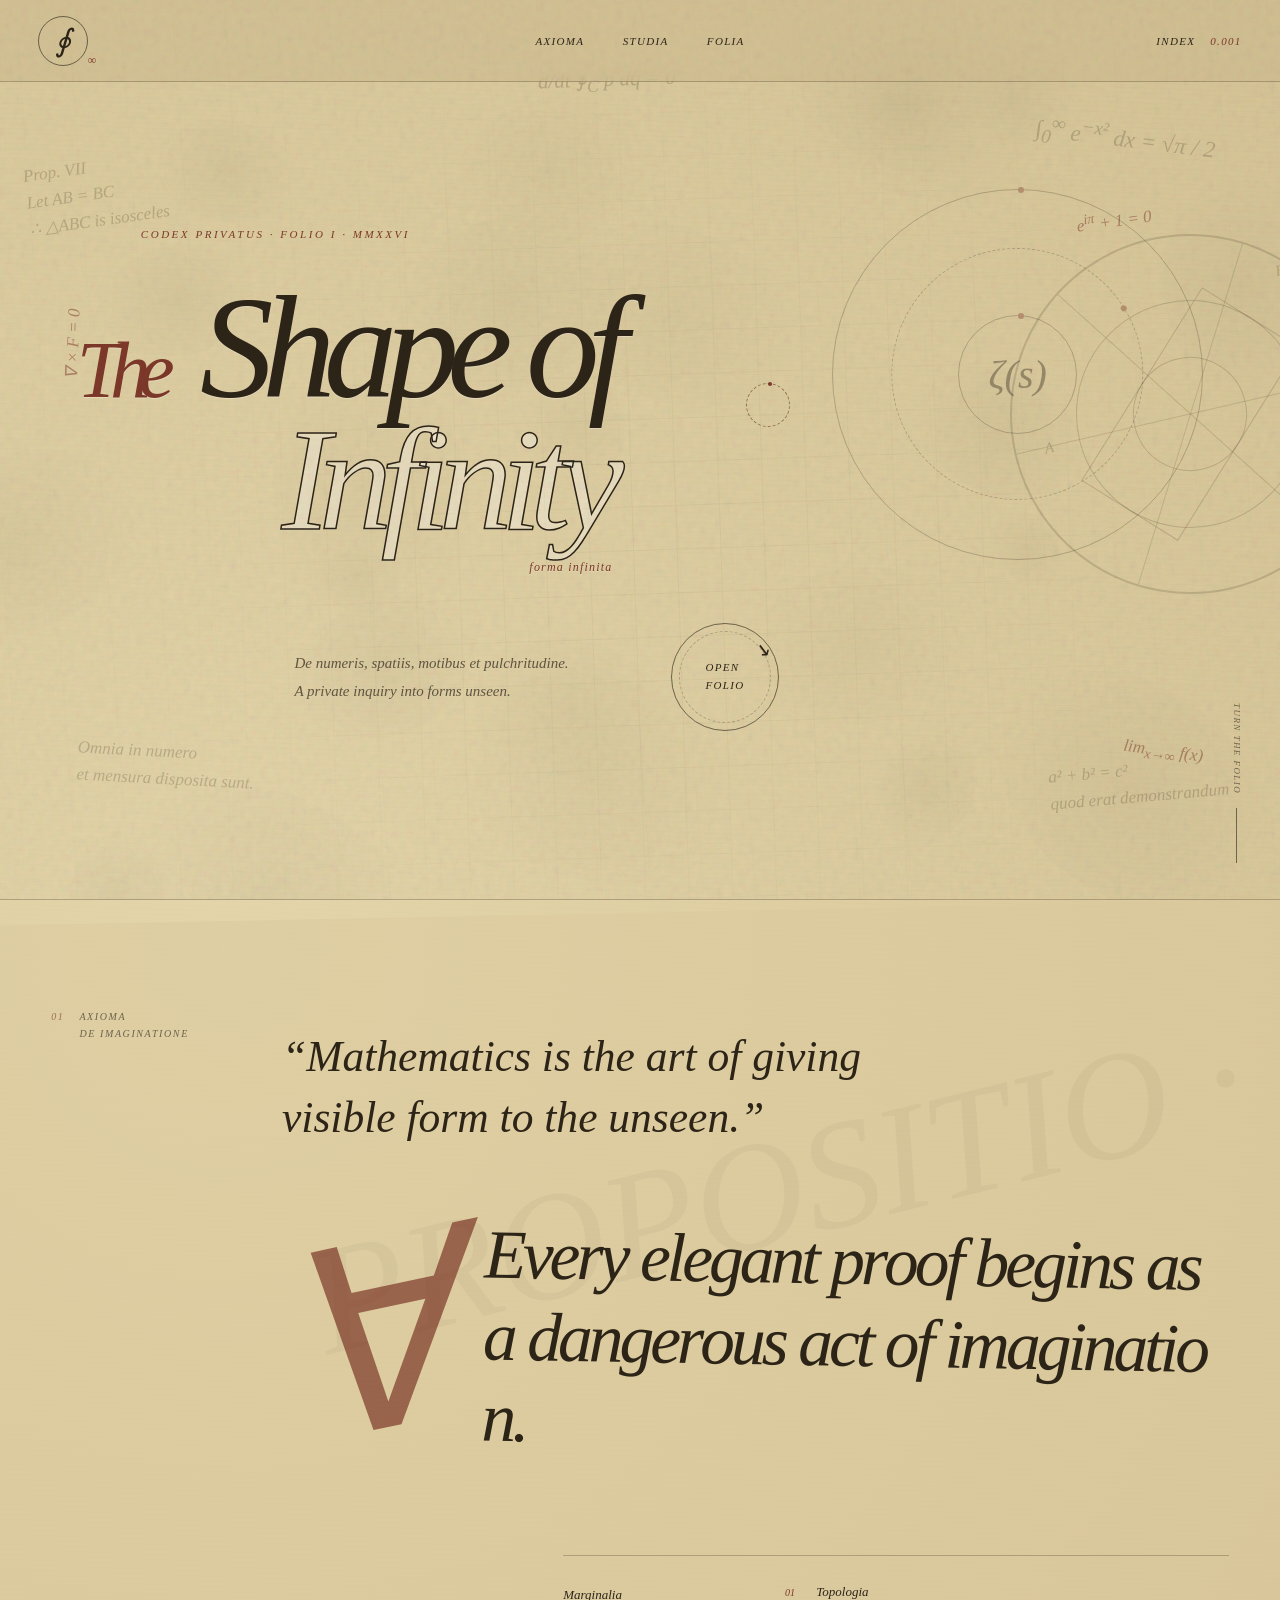
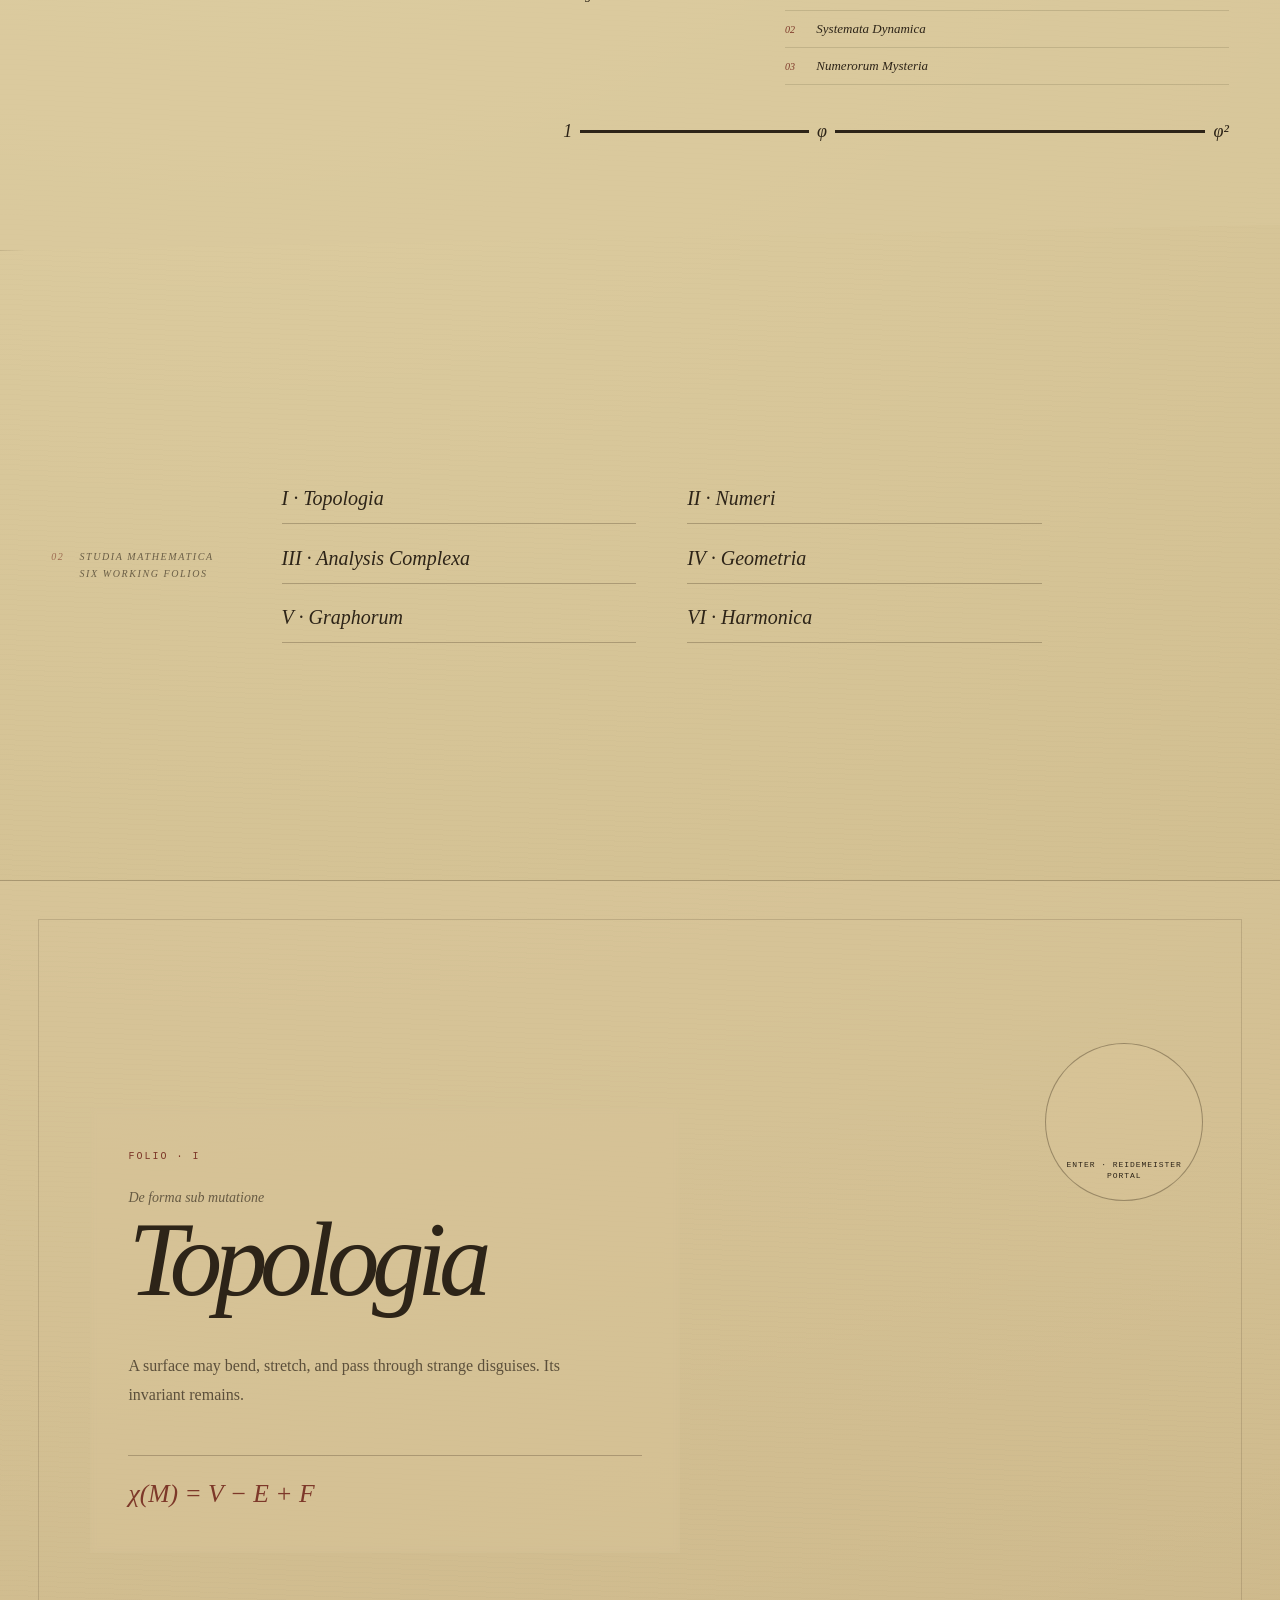
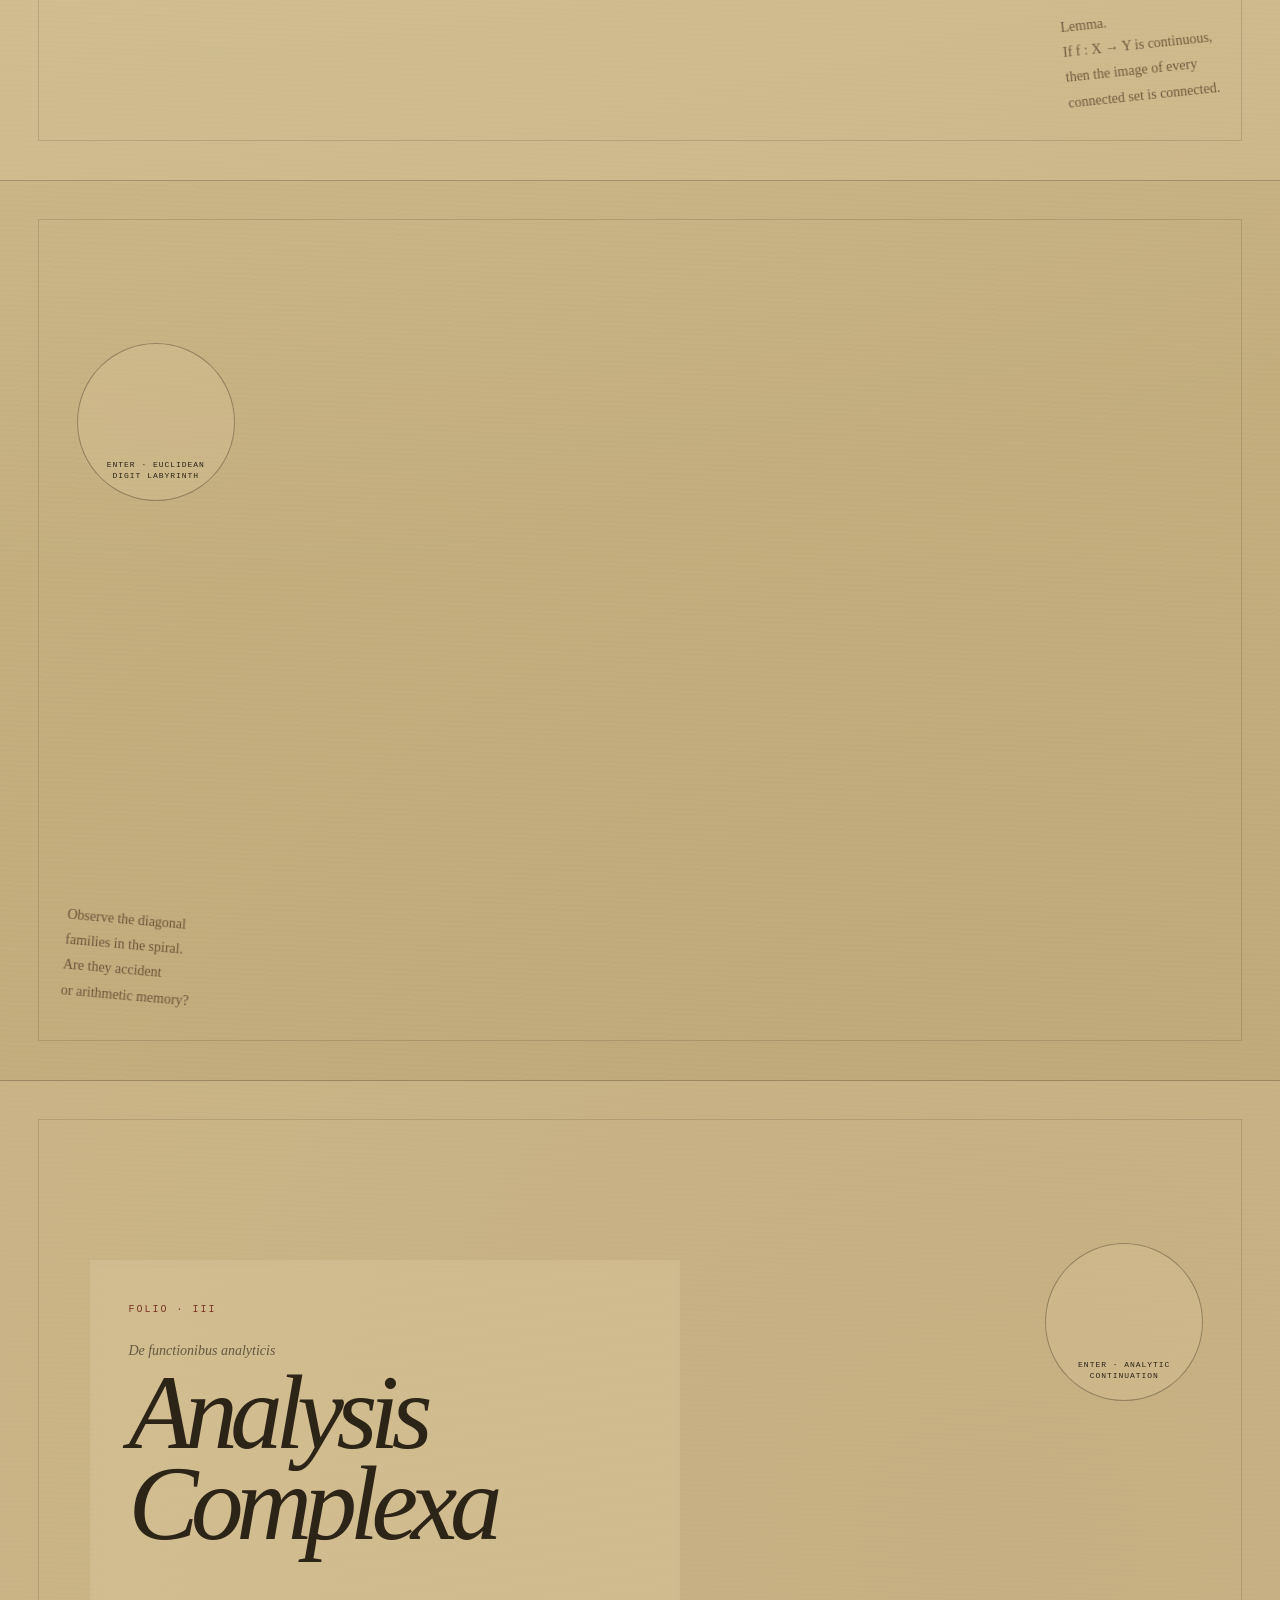
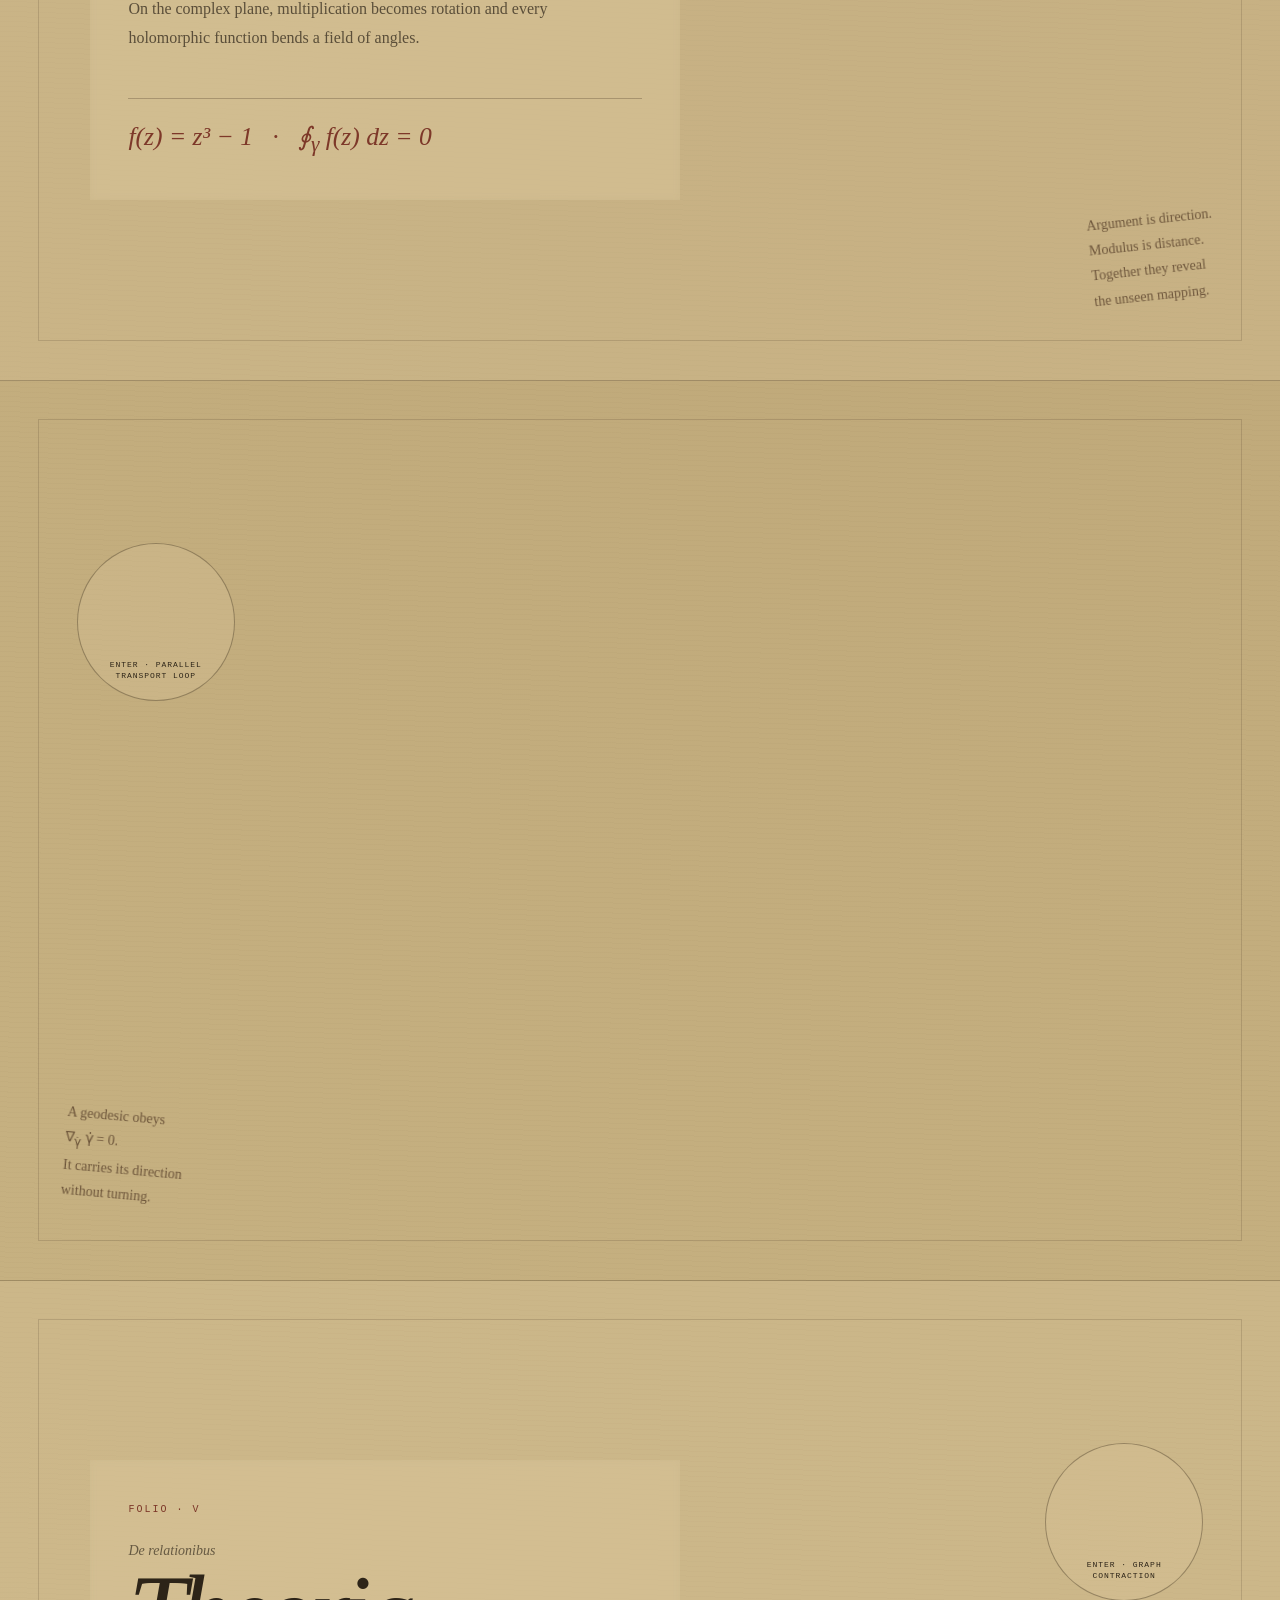
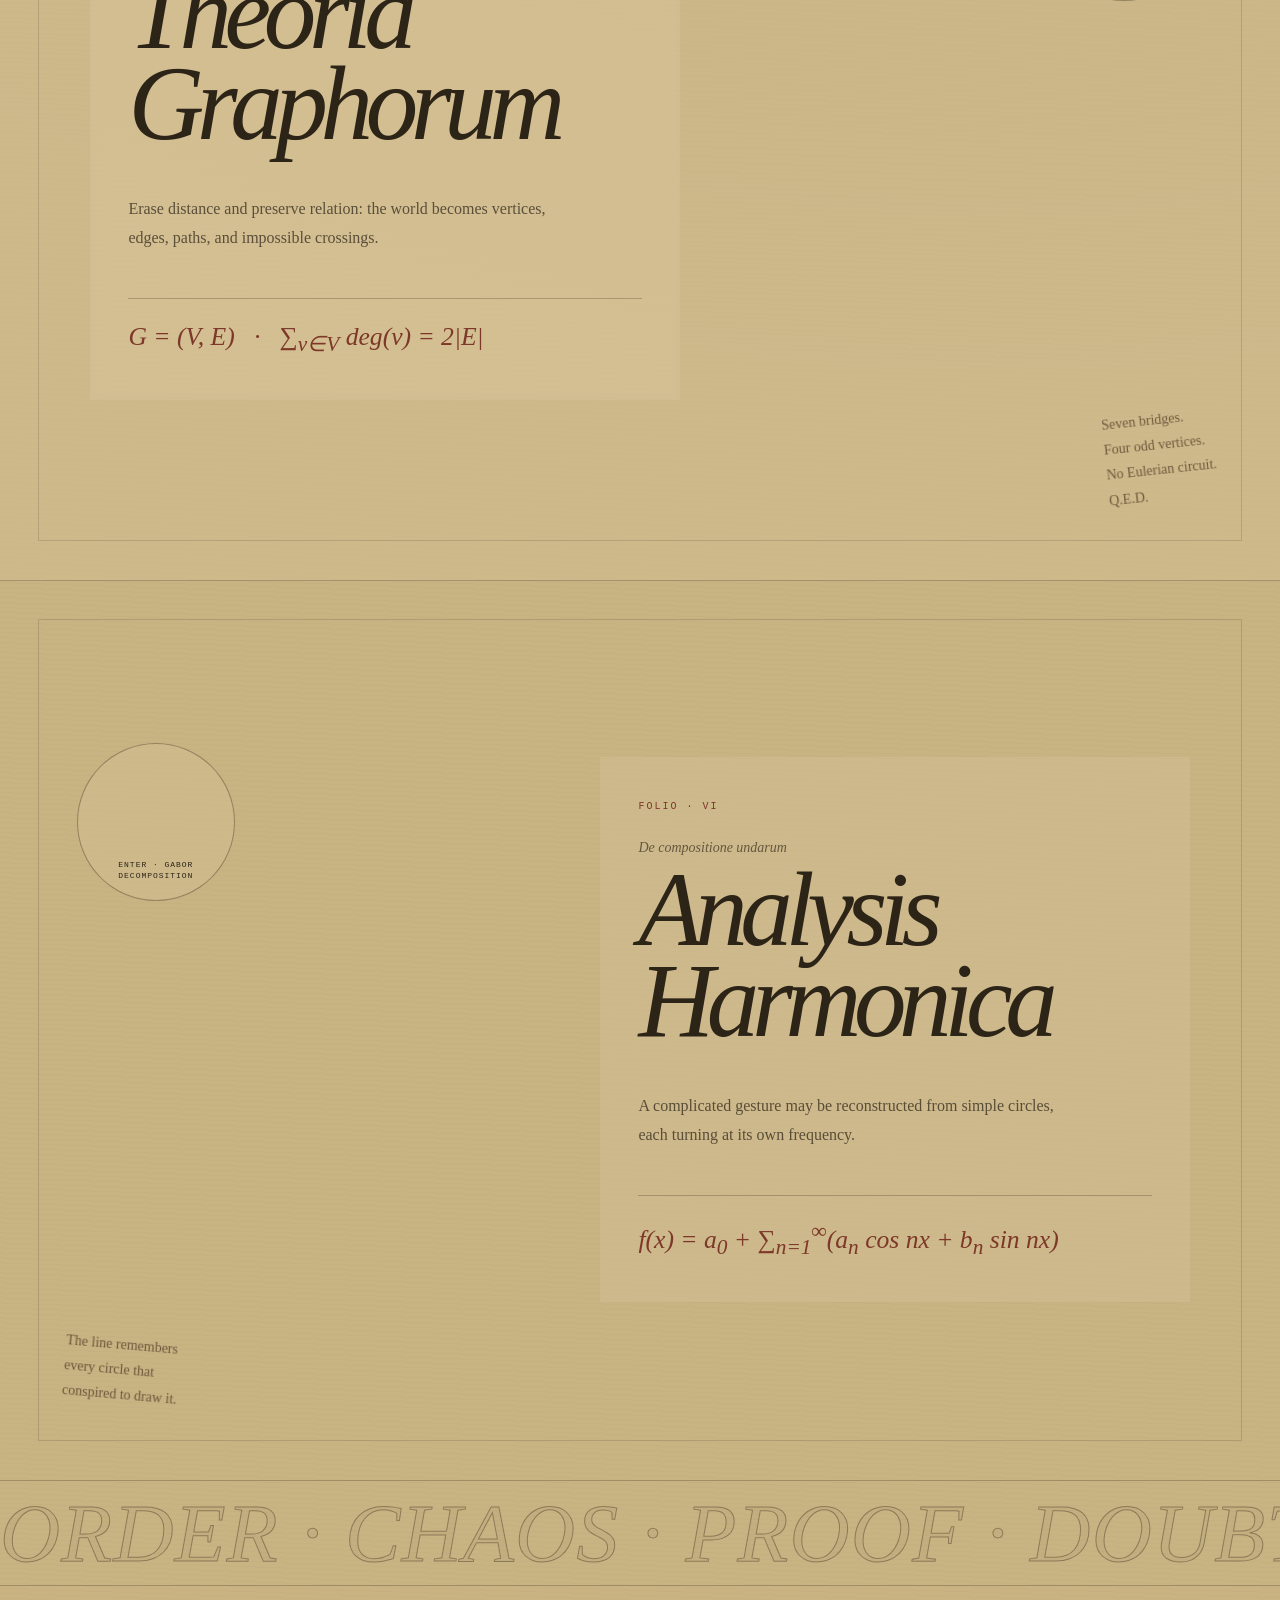
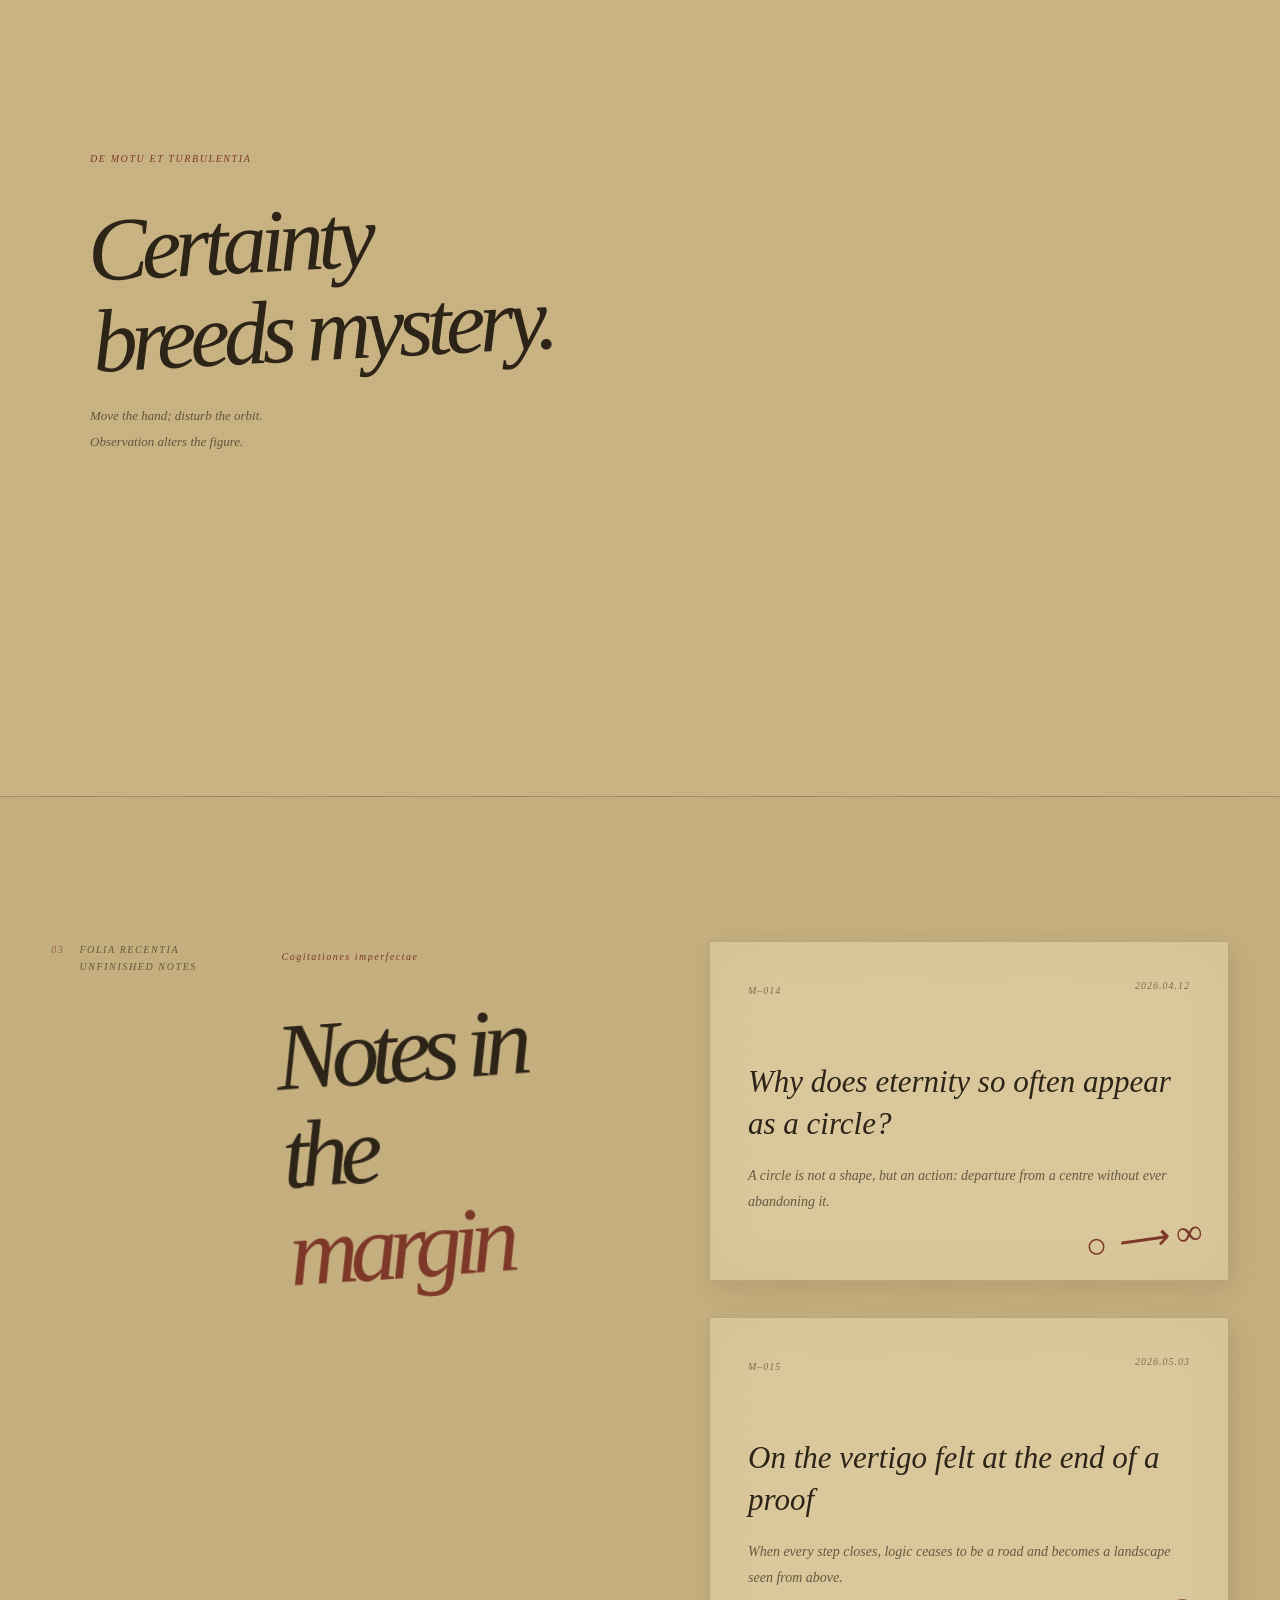
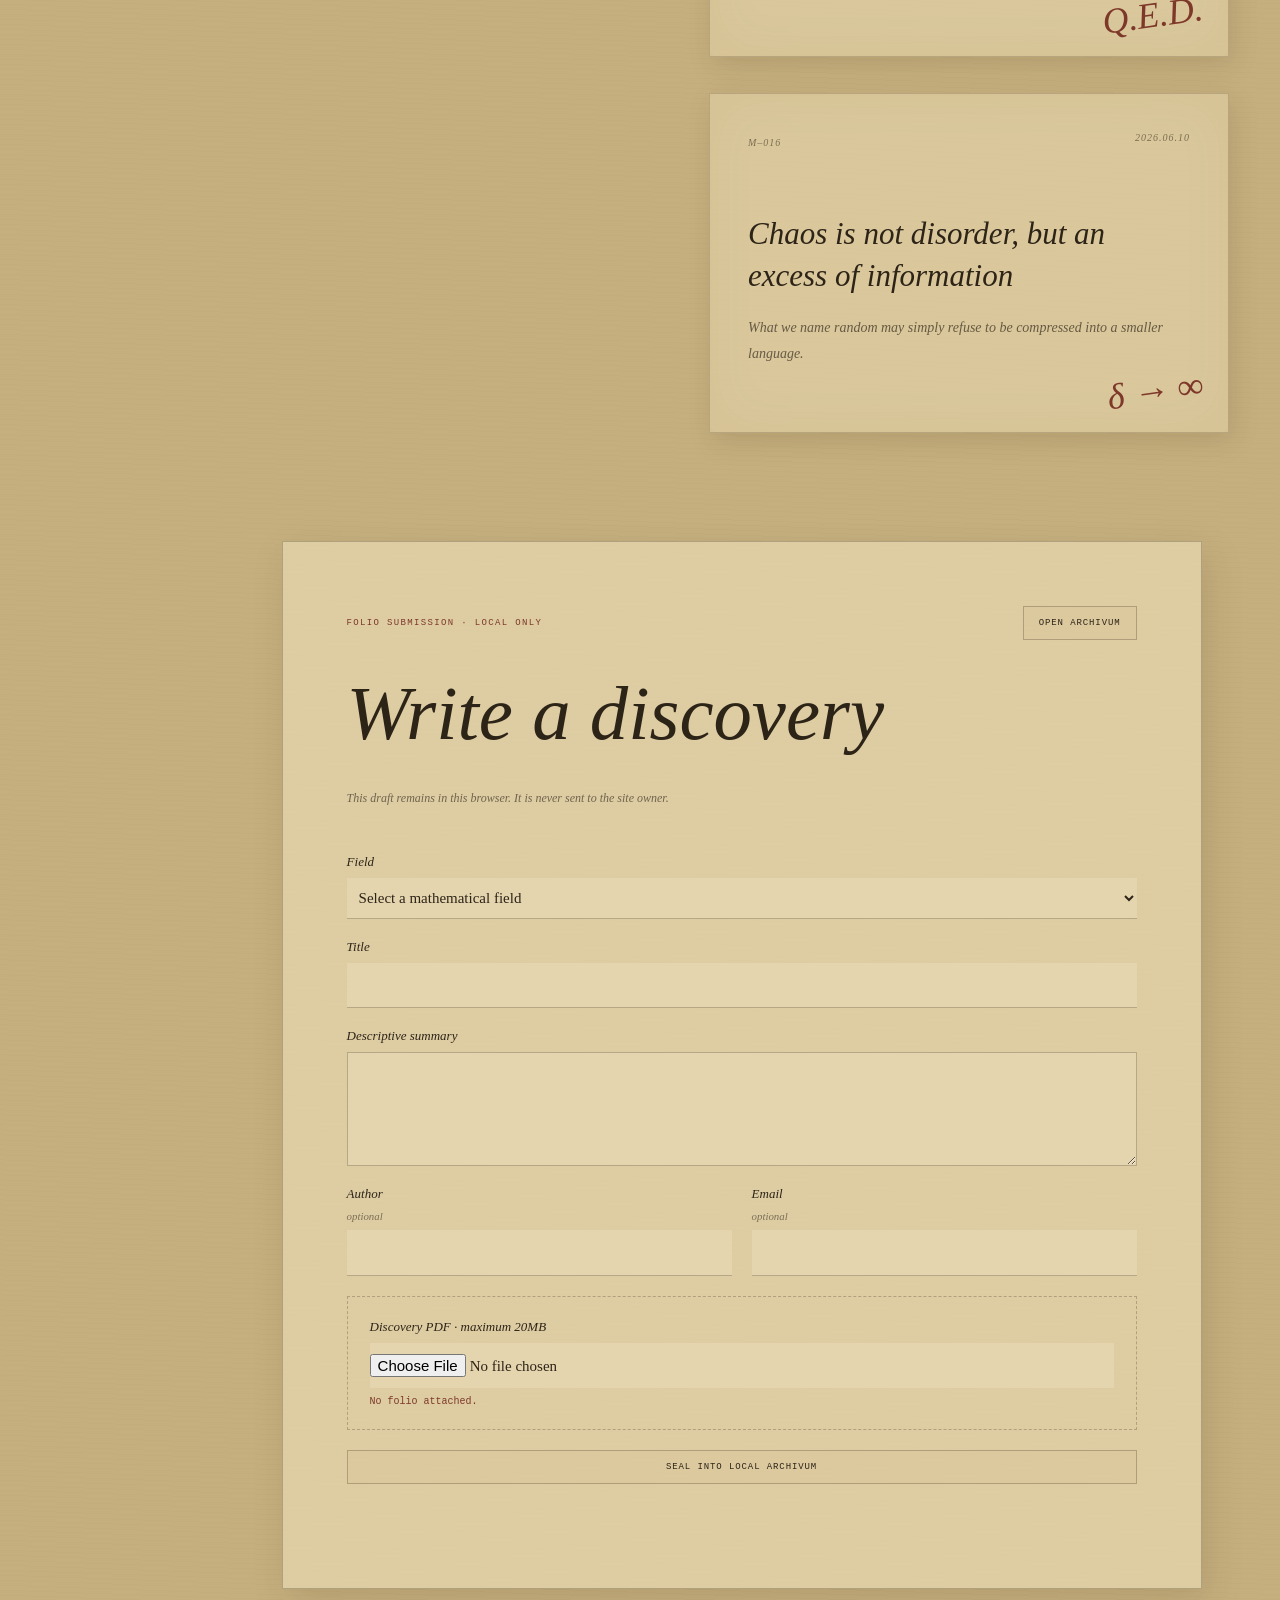
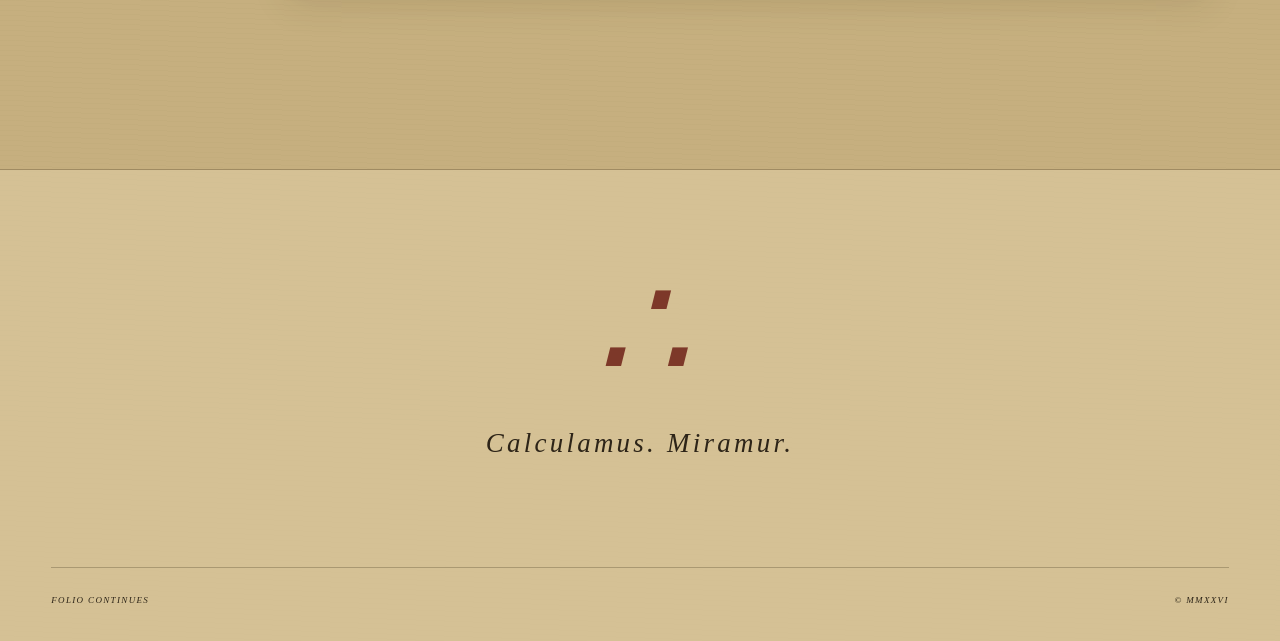
==== index.html @ 5ccf0708 "Add result portals and local review archivum" ====
<!DOCTYPE html>
<html lang="en">
<head>
  <meta charset="UTF-8">
  <meta name="viewport" content="width=device-width, initial-scale=1.0">
  <meta name="theme-color" content="#cbb98e">
  <title>Codex Infinitum · A Mathematical Manuscript</title>
  <link rel="icon" href="data:,">
  <link rel="stylesheet" href="style.css">
</head>
<body>
  <canvas id="fluid" aria-hidden="true"></canvas>
  <div class="grain" aria-hidden="true"></div>
  <div class="folio-underlay" aria-hidden="true">
    <span class="folio-note fn-1">Prop. VII<br>Let AB = BC<br>∴ △ABC is isosceles</span>
    <span class="folio-note fn-2">∫<sub>0</sub><sup>∞</sup> e<sup>−x²</sup> dx = √π / 2</span>
    <span class="folio-note fn-3">Omnia in numero<br>et mensura disposita sunt.</span>
    <span class="folio-note fn-4">a² + b² = c²<br>quod erat demonstrandum</span>
    <span class="folio-note fn-5">d/dt ∮<sub>C</sub> p dq = 0</span>
    <div class="geometry-sketch"><i></i><i></i><i></i><b></b><span>A</span><span>B</span><span>C</span></div>
  </div>
  <div class="cursor-orbit" aria-hidden="true"><span></span></div>

  <header class="nav">
    <a class="sigil magnetic" href="#top" aria-label="Back to top">
      <span>∮</span>
      <i>∞</i>
    </a>
    <nav>
      <a href="#axiom">AXIOMA</a>
      <a href="#fields">STUDIA</a>
      <a href="#notes">FOLIA</a>
    </nav>
    <div class="nav-index"><span>INDEX</span><b>0.001</b></div>
  </header>

  <main id="top">
    <section class="hero">
      <div class="coordinate-grid" aria-hidden="true"></div>
      <div class="hero-copy">
        <p class="eyebrow reveal">CODEX PRIVATUS · FOLIO I · MMXXVI</p>
        <h1 class="hero-title" aria-label="The Shape of Infinity">
          <span class="line reveal"><em>The</em> Shape of</span>
          <span class="line offset reveal"><span class="outline">Infinity</span></span>
        </h1>
        <div class="hero-foot reveal">
          <p>De numeris, spatiis, motibus et pulchritudine.<br>A private inquiry into forms unseen.</p>
          <a class="round-link magnetic" href="#axiom"><span>OPEN<br>FOLIO</span><i>↘</i></a>
        </div>
      </div>

      <div class="hero-formula formula-a" aria-hidden="true">e<sup>iπ</sup> + 1 = 0</div>
      <div class="hero-formula formula-b" aria-hidden="true">lim<sub>x→∞</sub> f(x)</div>
      <div class="hero-formula formula-c" aria-hidden="true">∇ × F = 0</div>
      <div class="orbital-system" aria-hidden="true">
        <div class="orbit orbit-1"><i></i></div>
        <div class="orbit orbit-2"><i></i></div>
        <div class="orbit orbit-3"><i></i></div>
        <span class="orbital-label">ζ(s)</span>
      </div>
      <div class="scroll-mark"><span>TURN THE FOLIO</span><i></i></div>
    </section>

    <section class="manifesto" id="axiom">
      <div class="section-label">
        <span>01</span>
        <p>AXIOMA<br>DE IMAGINATIONE</p>
      </div>
      <div class="manifesto-body">
        <p class="kicker">“Mathematics is the art of giving<br>visible form to the unseen.”</p>
        <div class="axiom-layout">
          <div class="axiom-mark" aria-hidden="true">∀</div>
          <h2 class="split-text">Every elegant proof begins as a dangerous act of imagination.</h2>
        </div>
        <div class="axiom-meta">
          <p>Marginalia</p>
          <ul>
            <li><span>01</span> Topologia</li>
            <li><span>02</span> Systemata Dynamica</li>
            <li><span>03</span> Numerorum Mysteria</li>
          </ul>
          <div class="ratio" aria-label="Golden ratio diagram">
            <span>1</span><i></i><span>φ</span><i></i><span>φ²</span>
          </div>
        </div>
      </div>
    </section>

    <section class="fields" id="fields">
      <div class="section-label">
        <span>02</span>
        <p>STUDIA MATHEMATICA<br>SIX WORKING FOLIOS</p>
      </div>
      <div class="field-index">
        <a href="#topology">I · Topologia</a><a href="#number">II · Numeri</a><a href="#complex">III · Analysis Complexa</a>
        <a href="#geometry">IV · Geometria</a><a href="#graph">V · Graphorum</a><a href="#harmonic">VI · Harmonica</a>
      </div>
    </section>

    <section class="domain-page domain-topology" id="topology" data-domain="topology">
      <canvas class="domain-canvas" data-domain="topology" aria-label="Animated topological surface"></canvas>
      <div class="domain-copy">
        <span class="folio-number">FOLIO · I</span>
        <p class="domain-kicker">De forma sub mutatione</p>
        <h2>Topologia</h2>
        <p class="domain-text">A surface may bend, stretch, and pass through strange disguises. Its invariant remains.</p>
        <div class="domain-equation">χ(M) = V − E + F</div>
      </div>
      <aside class="proof-note">Lemma.<br>If f : X → Y is continuous,<br>then the image of every<br>connected set is connected.</aside>
    </section>

    <section class="domain-page domain-number" id="number" data-domain="number">
      <canvas class="domain-canvas" data-domain="number" aria-label="Animated prime number spiral"></canvas>
      <div class="domain-copy">
        <span class="folio-number">FOLIO · II</span>
        <p class="domain-kicker">De ordine occulto</p>
        <h2>Numerorum<br>Theoria</h2>
        <p class="domain-text">The primes appear alone, yet their silences arrange themselves into unexpected constellations.</p>
        <div class="domain-equation">ζ(s) = ∑<sub>n=1</sub><sup>∞</sup> n<sup>−s</sup> = ∏<sub>p</sub>(1 − p<sup>−s</sup>)<sup>−1</sup></div>
      </div>
      <aside class="proof-note">Observe the diagonal<br>families in the spiral.<br>Are they accident<br>or arithmetic memory?</aside>
    </section>

    <section class="domain-page domain-complex" id="complex" data-domain="complex">
      <canvas class="domain-canvas" data-domain="complex" aria-label="Animated complex function field"></canvas>
      <div class="domain-copy">
        <span class="folio-number">FOLIO · III</span>
        <p class="domain-kicker">De functionibus analyticis</p>
        <h2>Analysis<br>Complexa</h2>
        <p class="domain-text">On the complex plane, multiplication becomes rotation and every holomorphic function bends a field of angles.</p>
        <div class="domain-equation">f(z) = z³ − 1 &nbsp; · &nbsp; ∮<sub>γ</sub> f(z) dz = 0</div>
      </div>
      <aside class="proof-note">Argument is direction.<br>Modulus is distance.<br>Together they reveal<br>the unseen mapping.</aside>
    </section>

    <section class="domain-page domain-geometry" id="geometry" data-domain="geometry">
      <canvas class="domain-canvas" data-domain="geometry" aria-label="Animated differential geometry grid"></canvas>
      <div class="domain-copy">
        <span class="folio-number">FOLIO · IV</span>
        <p class="domain-kicker">De curvatura spatii</p>
        <h2>Geometria<br>Differentialis</h2>
        <p class="domain-text">The shortest path is not always straight. Curvature writes its own instructions into space.</p>
        <div class="domain-equation">ds² = g<sub>ij</sub> dx<sup>i</sup>dx<sup>j</sup> &nbsp; · &nbsp; K = det(S)</div>
      </div>
      <aside class="proof-note">A geodesic obeys<br>∇<sub>γ̇</sub> γ̇ = 0.<br>It carries its direction<br>without turning.</aside>
    </section>

    <section class="domain-page domain-graph" id="graph" data-domain="graph">
      <canvas class="domain-canvas" data-domain="graph" aria-label="Animated graph network"></canvas>
      <div class="domain-copy">
        <span class="folio-number">FOLIO · V</span>
        <p class="domain-kicker">De relationibus</p>
        <h2>Theoria<br>Graphorum</h2>
        <p class="domain-text">Erase distance and preserve relation: the world becomes vertices, edges, paths, and impossible crossings.</p>
        <div class="domain-equation">G = (V, E) &nbsp; · &nbsp; ∑<sub>v∈V</sub> deg(v) = 2|E|</div>
      </div>
      <aside class="proof-note">Seven bridges.<br>Four odd vertices.<br>No Eulerian circuit.<br>Q.E.D.</aside>
    </section>

    <section class="domain-page domain-harmonic" id="harmonic" data-domain="harmonic">
      <canvas class="domain-canvas" data-domain="harmonic" aria-label="Animated Fourier epicycles"></canvas>
      <div class="domain-copy">
        <span class="folio-number">FOLIO · VI</span>
        <p class="domain-kicker">De compositione undarum</p>
        <h2>Analysis<br>Harmonica</h2>
        <p class="domain-text">A complicated gesture may be reconstructed from simple circles, each turning at its own frequency.</p>
        <div class="domain-equation">f(x) = a<sub>0</sub> + ∑<sub>n=1</sub><sup>∞</sup>(a<sub>n</sub> cos nx + b<sub>n</sub> sin nx)</div>
      </div>
      <aside class="proof-note">The line remembers<br>every circle that<br>conspired to draw it.</aside>
    </section>

    <section class="interlude">
      <div class="marquee" aria-hidden="true">
        <div>ORDER · CHAOS · PROOF · DOUBT · INFINITY · ORDER · CHAOS · PROOF · DOUBT · INFINITY ·&nbsp;</div>
        <div>ORDER · CHAOS · PROOF · DOUBT · INFINITY · ORDER · CHAOS · PROOF · DOUBT · INFINITY ·&nbsp;</div>
      </div>
      <div class="attractor-wrap">
        <canvas id="attractor" aria-label="Animated Lorenz attractor"></canvas>
        <div class="attractor-copy">
          <span>DE MOTU ET TURBULENTIA</span>
          <h2>Certainty<br>breeds mystery.</h2>
          <p>Move the hand; disturb the orbit.<br>Observation alters the figure.</p>
        </div>
      </div>
    </section>

    <section class="notes" id="notes">
      <div class="section-label">
        <span>03</span>
        <p>FOLIA RECENTIA<br>UNFINISHED NOTES</p>
      </div>
      <div class="notes-content">
        <div class="notes-heading">
          <p>Cogitationes imperfectae</p>
          <h2>Notes in the<br><i>margin</i></h2>
        </div>
        <div class="note-stack">
          <article class="note-paper">
            <span class="note-no">M–014</span>
            <time>2026.04.12</time>
            <h3>Why does eternity so often appear as a circle?</h3>
            <p>A circle is not a shape, but an action: departure from a centre without ever abandoning it.</p>
            <div class="scribble" aria-hidden="true">○ ⟶ ∞</div>
          </article>
          <article class="note-paper">
            <span class="note-no">M–015</span>
            <time>2026.05.03</time>
            <h3>On the vertigo felt at the end of a proof</h3>
            <p>When every step closes, logic ceases to be a road and becomes a landscape seen from above.</p>
            <div class="scribble" aria-hidden="true">Q.E.D.</div>
          </article>
          <article class="note-paper">
            <span class="note-no">M–016</span>
            <time>2026.06.10</time>
            <h3>Chaos is not disorder, but an excess of information</h3>
            <p>What we name random may simply refuse to be compressed into a smaller language.</p>
            <div class="scribble" aria-hidden="true">δ → ∞</div>
          </article>
        </div>
      </div>
      <div class="submission-workbench">
        <article class="submission-card">
          <div class="submission-card-head">
            <span>FOLIO SUBMISSION · LOCAL ONLY</span>
            <button id="open-archivum" type="button">OPEN ARCHIVUM</button>
          </div>
          <h2>Write a discovery</h2>
          <p class="storage-notice">This draft remains in this browser. It is never sent to the site owner.</p>
          <form id="submission-form">
            <label>Field
              <select name="domain" required>
                <option value="">Select a mathematical field</option>
                <option value="topology">Topology</option>
                <option value="number">Number Theory</option>
                <option value="complex">Complex Analysis</option>
                <option value="geometry">Differential Geometry</option>
                <option value="graph">Graph Theory</option>
                <option value="harmonic">Harmonic Analysis</option>
              </select>
            </label>
            <label>Title<input name="title" type="text" maxlength="140" required></label>
            <label>Descriptive summary<textarea name="summary" rows="4" maxlength="1200" required></textarea></label>
            <div class="submission-two-col">
              <label>Author <small>optional</small><input name="author" type="text" maxlength="100"></label>
              <label>Email <small>optional</small><input name="email" type="email" maxlength="160"></label>
            </div>
            <label class="pdf-drop">Discovery PDF · maximum 20MB
              <input name="pdf" type="file" accept="application/pdf,.pdf" required>
              <span id="pdf-status">No folio attached.</span>
            </label>
            <button class="submit-discovery" type="submit">SEAL INTO LOCAL ARCHIVUM</button>
            <p id="submission-status" role="status"></p>
          </form>
        </article>
      </div>
    </section>
  </main>

  <dialog id="archivum-dialog" class="archivum-dialog">
    <div class="archivum-head">
      <div><span>ARCHIVUM LOCALE</span><h2>Review desk</h2></div>
      <button id="close-archivum" type="button" aria-label="Close review desk">×</button>
    </div>
    <p class="storage-notice">Records and PDFs are stored only in this browser's IndexedDB.</p>
    <div class="archivum-controls">
      <select id="archive-domain-filter" aria-label="Filter by field"><option value="">All fields</option></select>
      <select id="archive-status-filter" aria-label="Filter by status">
        <option value="">All statuses</option><option value="submitted">Submitted</option>
        <option value="under-review">Under review</option><option value="accepted">Accepted</option><option value="rejected">Rejected</option>
      </select>
      <button id="export-archive" type="button">EXPORT REVIEW ZIP</button>
      <label class="import-control">IMPORT REVIEW ZIP<input id="import-archive" type="file" accept=".zip,application/zip"></label>
      <button id="export-publications" type="button">EXPORT ACCEPTED DRAFTS</button>
    </div>
    <div id="archive-list" class="archive-list"></div>
  </dialog>

  <footer>
    <div class="footer-symbol">∴</div>
    <p>Calculamus. Miramur.</p>
    <div class="footer-meta"><span>FOLIO CONTINUES</span><span>© MMXXVI</span></div>
  </footer>

  <script src="results-data.js"></script>
  <script src="script.js"></script>
  <script src="portals.js"></script>
  <script src="submissions.js"></script>
</body>
</html>
---- style.css ----
:root {
  --ink: #2d2418;
  --ink-soft: rgba(45, 36, 24, .62);
  --paper: #cdbb8e;
  --paper-light: #dfcfaa;
  --paper-dark: #ad9467;
  --red-ink: #7d3829;
  --line: rgba(55, 42, 25, .27);
  --hand: "Segoe Print", "Bradley Hand ITC", cursive;
  --serif: "Palatino Linotype", "Book Antiqua", Georgia, serif;
  --math: "Cambria Math", "STIX Two Math", "Times New Roman", serif;
  --mono: "Courier New", monospace;
}

* { box-sizing: border-box; }
html { scroll-behavior: smooth; }
body {
  margin: 0;
  color: var(--ink);
  font-family: var(--serif);
  overflow-x: hidden;
  cursor: crosshair;
  background:
    radial-gradient(circle at 18% 8%, rgba(255,246,208,.5), transparent 26%),
    radial-gradient(circle at 78% 40%, rgba(108,71,31,.11), transparent 29%),
    repeating-linear-gradient(2deg, rgba(76,52,25,.025) 0 1px, transparent 1px 5px),
    #c8b383;
}
a { color: inherit; text-decoration: none; }
canvas#fluid {
  position: fixed;
  inset: 0;
  width: 100%;
  height: 100%;
  z-index: 0;
  opacity: .46;
  pointer-events: none;
  filter: sepia(1) contrast(1.05);
  mix-blend-mode: multiply;
}
.grain {
  position: fixed;
  inset: 0;
  z-index: 12;
  pointer-events: none;
  opacity: .32;
  background-image:
    url("data:image/svg+xml,%3Csvg viewBox='0 0 180 180' xmlns='http://www.w3.org/2000/svg'%3E%3Cfilter id='n'%3E%3CfeTurbulence type='fractalNoise' baseFrequency='.65' numOctaves='5' stitchTiles='stitch'/%3E%3C/filter%3E%3Crect width='100%25' height='100%25' filter='url(%23n)' opacity='.36'/%3E%3C/svg%3E"),
    repeating-linear-gradient(86deg, transparent 0 25px, rgba(63,41,18,.05) 26px, transparent 27px 52px);
  mix-blend-mode: multiply;
}
.folio-underlay {
  position: fixed;
  inset: 0;
  z-index: 1;
  pointer-events: none;
  overflow: hidden;
  color: rgba(55,42,25,.22);
  font: italic 17px/1.6 var(--hand);
}
.folio-note { position: absolute; max-width: 280px; transform: rotate(-8deg); }
.fn-1 { left: 2vw; top: 17vh; }
.fn-2 { right: 5vw; top: 13vh; transform: rotate(7deg); font-size: 23px; }
.fn-3 { left: 6vw; bottom: 12vh; transform: rotate(3deg); }
.fn-4 { right: 4vw; bottom: 10vh; transform: rotate(-5deg); }
.fn-5 { left: 42vw; top: 7vh; font-size: 21px; transform: rotate(-2deg); }
.geometry-sketch {
  position: absolute;
  width: 360px;
  height: 360px;
  right: -90px;
  top: 26vh;
  border: 2px solid rgba(55,42,25,.17);
  border-radius: 50%;
  transform: rotate(-13deg);
}
.geometry-sketch::before, .geometry-sketch::after, .geometry-sketch b {
  content: "";
  position: absolute;
  inset: 18%;
  border: 1px solid rgba(55,42,25,.18);
  border-radius: 50%;
}
.geometry-sketch::after { inset: 34%; }
.geometry-sketch b { border-radius: 0; inset: 18% 34%; transform: rotate(45deg); }
.geometry-sketch i { position: absolute; width: 1px; height: 100%; background: rgba(55,42,25,.14); left: 50%; }
.geometry-sketch i:nth-child(1) { transform: rotate(30deg); }
.geometry-sketch i:nth-child(2) { transform: rotate(90deg); }
.geometry-sketch i:nth-child(3) { transform: rotate(145deg); }
.geometry-sketch span { position: absolute; font: italic 15px var(--math); }
.geometry-sketch span:nth-of-type(1) { left: 8%; top: 48%; }
.geometry-sketch span:nth-of-type(2) { right: 15%; top: 14%; }
.geometry-sketch span:nth-of-type(3) { right: 20%; bottom: 10%; }
.cursor-orbit {
  width: 44px; height: 44px;
  border: 1px dashed rgba(73,45,24,.55);
  position: fixed; z-index: 20; pointer-events: none; border-radius: 50%;
  transform: translate(-50%, -50%);
  transition: width .3s, height .3s;
}
.cursor-orbit span {
  position: absolute; width: 4px; height: 4px; background: var(--red-ink);
  border-radius: 50%; left: 50%; top: -2px; animation: cursorSpin 2s linear infinite;
  transform-origin: 0 24px;
}
.cursor-orbit.active { width: 72px; height: 72px; }
.cursor-orbit.active span { transform-origin: 0 38px; }

.nav {
  position: fixed; z-index: 9; inset: 0 0 auto; height: 82px; padding: 0 3vw;
  border-bottom: 1px solid var(--line); display: grid; grid-template-columns: 1fr auto 1fr;
  align-items: center; background: rgba(205,187,142,.54); backdrop-filter: blur(10px);
}
.sigil { width: 50px; height: 50px; display: grid; place-items: center; border: 1px solid var(--ink-soft); border-radius: 50%; position: relative; font: italic 31px var(--serif); }
.sigil i { font: normal 12px var(--math); position: absolute; right: -9px; bottom: -3px; color: var(--red-ink); }
.nav nav { display: flex; gap: 3vw; }
.nav nav a, .nav-index { font: italic 11px var(--serif); letter-spacing: .12em; }
.nav nav a { transition: color .3s, transform .3s; }
.nav nav a:hover { color: var(--red-ink); transform: rotate(-4deg); }
.nav-index { justify-self: end; display: flex; gap: 15px; }
.nav-index b { color: var(--red-ink); font-weight: 400; }

main, footer { position: relative; z-index: 2; }
.hero {
  min-height: 100vh; position: relative; display: flex; align-items: center;
  padding: 130px 6vw 70px; overflow: hidden; border-bottom: 1px solid var(--line);
}
.coordinate-grid {
  position: absolute; inset: 0; opacity: .35;
  background-image: linear-gradient(rgba(60,43,24,.13) 1px, transparent 1px), linear-gradient(90deg, rgba(60,43,24,.13) 1px, transparent 1px);
  background-size: 42px 42px; mask-image: radial-gradient(circle at 52% 60%, #000, transparent 68%);
  transform: rotate(-2deg) scale(1.04);
}
.hero-copy { position: relative; z-index: 3; width: 100%; }
.eyebrow { font: italic 11px var(--serif); letter-spacing: .23em; color: var(--red-ink); margin: 0 0 5vh 5vw; transform: rotate(-2deg); }
.hero-title {
  font: italic 400 clamp(72px, 11.5vw, 180px)/.85 var(--serif);
  letter-spacing: -.08em; margin: 0; color: var(--ink); text-shadow: 0 1px rgba(255,255,255,.3);
  transform: rotate(-2deg);
}
.hero-title .line { display: block; }
.hero-title .line.offset { margin-left: 16vw; }
.hero-title em { font: italic .55em var(--serif); color: var(--red-ink); margin-right: .15em; }
.hero-title .outline { color: transparent; -webkit-text-stroke: 1.5px var(--ink); position: relative; }
.hero-title .outline::after { content: "forma infinita"; position: absolute; font: italic 12px var(--serif); letter-spacing: .1em; color: var(--red-ink); -webkit-text-stroke: 0; right: 0; bottom: -14px; }
.hero-foot { margin: 9vh 0 0 17vw; display: flex; align-items: center; gap: 8vw; transform: rotate(1deg); }
.hero-foot p { font: italic 15px/1.9 var(--serif); opacity: .7; }
.round-link {
  width: 108px; height: 108px; border: 1px solid var(--ink-soft); border-radius: 50%; display: grid; place-items: center;
  position: relative; font: italic 11px/1.6 var(--serif); letter-spacing: .12em; transition: background .35s, color .35s, transform .35s;
}
.round-link::before { content:""; position:absolute; inset:7px; border:1px dashed rgba(55,42,25,.25); border-radius:50%; }
.round-link i { position: absolute; font: italic 19px var(--math); right: 7px; top: 14px; }
.round-link:hover { background: var(--red-ink); color: var(--paper-light); transform: rotate(-9deg); }
.hero-formula { position: absolute; font: italic 17px var(--math); opacity: .5; color: var(--red-ink); }
.formula-a { top: 23%; right: 10%; transform: rotate(-8deg); }
.formula-b { bottom: 15%; right: 6%; transform: rotate(8deg); }
.formula-c { top: 37%; left: 3%; transform: rotate(-88deg); }
.orbital-system { position: absolute; right: 6vw; top: 21%; width: 29vw; height: 29vw; opacity: .38; }
.orbit { position: absolute; inset: 0; border: 1px solid var(--ink-soft); border-radius: 50%; animation: orbitWarp 10s ease-in-out infinite alternate; }
.orbit-2 { inset: 16%; transform: rotate(57deg); border-style: dashed; animation-delay: -3s; }
.orbit-3 { inset: 34%; animation-delay: -6s; }
.orbit i { width: 6px; height: 6px; background: var(--red-ink); border-radius: 50%; position: absolute; left: 50%; top: -3px; }
.orbital-label { position: absolute; inset: 0; display: grid; place-items: center; font: italic 40px var(--math); }
.scroll-mark { position: absolute; right: 3vw; bottom: 4vh; font: italic 9px var(--serif); letter-spacing: .16em; writing-mode: vertical-rl; display: flex; align-items: center; gap: 14px; opacity: .6; }
.scroll-mark i { height: 55px; width: 1px; background: var(--ink); animation: pulseLine 1.8s ease-in-out infinite; }
.reveal { opacity: 0; transform: translateY(40px); animation: reveal 1.1s cubic-bezier(.16,1,.3,1) forwards; }
.hero-title .reveal:nth-child(2) { animation-delay: .14s; }
.hero-foot.reveal { animation-delay: .32s; }

.manifesto, .fields, .notes { position: relative; border-bottom: 1px solid var(--line); }
.manifesto {
  min-height: 105vh; padding: 12vh 4vw; display: grid; grid-template-columns: 18vw 1fr;
  background: rgba(217,200,157,.48); overflow: hidden; clip-path: polygon(0 2vw,100% 0,100% calc(100% - 2vw),0 100%);
}
.manifesto::before {
  content: "PROPOSITIO · I"; position: absolute; right: -5vw; top: 20%;
  font: italic 12vw var(--serif); color: rgba(73,49,26,.045); transform: rotate(-14deg);
}
.section-label { font: italic 10px/1.7 var(--serif); letter-spacing: .16em; display: flex; gap: 15px; opacity: .64; position: relative; z-index: 2; }
.section-label span { color: var(--red-ink); }
.section-label p { margin: 0; }
.manifesto-body { position: relative; z-index: 2; }
.kicker { font: italic clamp(27px, 3.4vw, 52px)/1.4 var(--serif); margin: 2vh 0 8vh; transform: rotate(-1deg); }
.axiom-layout { display: flex; align-items: center; gap: 2vw; }
.axiom-mark { font: italic clamp(140px, 20vw, 320px)/.6 var(--math); color: var(--red-ink); opacity: .7; transform: rotate(-12deg); }
.axiom-layout h2 { max-width: 820px; font: italic 400 clamp(39px, 5.4vw, 83px)/1.18 var(--serif); letter-spacing: -.055em; margin: 0; transform: rotate(1deg); }
.axiom-layout h2 .char { display: inline-block; transition: transform .35s, color .35s; }
.axiom-layout h2:hover .char { color: var(--red-ink); }
.axiom-meta { margin: 10vh 0 0 22vw; border-top: 1px solid var(--line); padding-top: 2vh; display: grid; grid-template-columns: 1fr 2fr; max-width: 700px; font: italic 13px var(--serif); }
.axiom-meta ul { padding: 0; margin: 0; list-style: none; }
.axiom-meta li { padding: 10px 0; border-bottom: 1px solid rgba(55,42,25,.14); }
.axiom-meta li span { font: italic 10px var(--serif); color: var(--red-ink); margin-right: 18px; }
.ratio { grid-column: 1 / -1; display: grid; grid-template-columns: auto 1fr auto 1.618fr auto; gap: 8px; align-items: center; margin-top: 4vh; font: italic 18px var(--math); }
.ratio i { height: 3px; background: var(--ink); }

.fields { padding: 18vh 4vw; min-height: 70vh; display: grid; grid-template-columns: 18vw 1fr; align-items: center; }
.field-index { display: grid; grid-template-columns: repeat(2, 1fr); gap: 2.5vh 4vw; max-width: 760px; }
.field-index a { border-bottom: 1px solid var(--line); padding: 0 0 13px; font: italic 20px var(--serif); transition: color .3s, transform .3s; }
.field-index a:hover { color: var(--red-ink); transform: translateX(8px); }
.domain-page {
  min-height: 100vh; position: relative; overflow: hidden; border-bottom: 1px solid var(--line);
  display: flex; align-items: center; padding: 11vh 7vw;
}
.domain-page:nth-of-type(even) { background: rgba(221,204,162,.25); }
.domain-page::before {
  content: ""; position: absolute; inset: 3vw; border: 1px solid rgba(55,42,25,.16);
  pointer-events: none;
}
.domain-canvas { position: absolute; inset: 0; width: 100%; height: 100%; opacity: .72; mix-blend-mode: multiply; }
.domain-copy { position: relative; z-index: 2; width: min(590px, 50vw); padding: 3vw; background: rgba(211,192,148,.46); backdrop-filter: blur(3px); }
.domain-page:nth-of-type(odd) .domain-copy { margin-left: auto; }
.folio-number { font: 10px var(--mono); letter-spacing: .2em; color: var(--red-ink); }
.domain-kicker { font: italic 14px var(--serif); margin: 3vh 0 1vh; opacity: .65; }
.domain-copy h2 { font: italic 400 clamp(62px, 8.2vw, 135px)/.86 var(--serif); letter-spacing: -.07em; margin: 0 0 5vh; }
.domain-text { font: 16px/1.85 var(--serif); max-width: 440px; opacity: .72; }
.domain-equation {
  border-top: 1px solid var(--line); margin-top: 5vh; padding-top: 2vh;
  font: italic clamp(18px, 2vw, 29px)/1.6 var(--math); color: var(--red-ink);
}
.proof-note { position: absolute; z-index: 3; right: 5vw; bottom: 8vh; max-width: 250px; font: 14px/1.8 var(--hand); color: rgba(68,43,25,.68); transform: rotate(-6deg); }
.domain-page:nth-of-type(odd) .proof-note { right: auto; left: 5vw; transform: rotate(5deg); }
.domain-portal {
  position: absolute;
  z-index: 5;
  width: 158px;
  height: 158px;
  right: 6vw;
  top: 18vh;
  padding: 0;
  border: 1px solid rgba(55,42,25,.38);
  border-radius: 50%;
  background: rgba(218,200,156,.3);
  cursor: pointer;
  color: var(--ink);
  transition: transform .45s, background .3s;
}
.domain-page:nth-of-type(odd) .domain-portal { right: auto; left: 6vw; }
.domain-portal:hover, .domain-portal:focus-visible { transform: scale(1.08) rotate(-5deg); background: rgba(232,216,180,.68); outline: 1px solid var(--red-ink); }
.domain-portal canvas { position: absolute; inset: 0; width: 100%; height: 100%; border-radius: 50%; }
.domain-portal span { position: absolute; inset: auto 12px 18px; font: 8px/1.4 var(--mono); letter-spacing: .12em; }
.result-star-map {
  position: absolute;
  z-index: 7;
  inset: 5vw;
  display: grid;
  grid-template-columns: 1fr 1fr;
  gap: 3vw;
  padding: clamp(35px, 5vw, 75px);
  background: rgba(216,197,151,.95);
  border: 1px solid var(--line);
  box-shadow: 0 30px 90px rgba(55,38,20,.2), inset 0 0 100px rgba(91,61,27,.07);
  opacity: 0;
  visibility: hidden;
  transform: scale(.7) rotate(-3deg);
  transition: opacity .45s, transform .65s cubic-bezier(.16,1,.3,1), visibility .45s;
}
.domain-page.portal-open .result-star-map { opacity: 1; visibility: visible; transform: scale(1) rotate(0); }
.star-map-group { position: relative; }
.star-map-group h3 { margin: 0 0 3vh; color: var(--red-ink); font: 10px var(--mono); letter-spacing: .18em; }
.star-map-group::before { content:""; position:absolute; left: 12px; top: 50px; bottom: 10px; width: 1px; background: var(--line); }
.result-node {
  display: grid;
  grid-template-columns: 28px 1fr;
  gap: 14px;
  align-items: center;
  padding: 12px 0;
  font: italic 17px/1.25 var(--serif);
  transition: color .25s, transform .25s;
}
.result-node::before { content:""; width: 11px; height: 11px; margin-left: 7px; border: 1px solid var(--red-ink); border-radius: 50%; background: var(--paper-light); box-shadow: 0 0 0 5px rgba(125,56,41,.07); }
.result-node:hover, .result-node:focus-visible { color: var(--red-ink); transform: translateX(8px); outline: none; }
.portal-return {
  position: absolute;
  right: 25px;
  top: 25px;
  border: 1px solid var(--line);
  background: transparent;
  padding: 10px 15px;
  color: var(--ink);
  cursor: pointer;
  font: 9px var(--mono);
  letter-spacing: .12em;
}
.portal-return:hover { background: var(--red-ink); color: var(--paper-light); }

.interlude { overflow: hidden; border-bottom: 1px solid var(--line); }
.marquee { display: flex; width: max-content; border-bottom: 1px solid var(--line); color: rgba(55,42,25,.04); -webkit-text-stroke: 1px rgba(55,42,25,.4); font: italic 6.5vw/1.25 var(--serif); letter-spacing: .015em; }
.marquee div { animation: marquee 25s linear infinite; }
.attractor-wrap { height: 90vh; position: relative; display: flex; align-items: center; justify-content: center; background: rgba(202,181,132,.2); }
#attractor { width: min(850px,85vw); height: min(660px,78vh); opacity: .7; mix-blend-mode: multiply; }
.attractor-copy { position: absolute; left: 7vw; top: 20%; }
.attractor-copy span { font: italic 10px var(--serif); letter-spacing: .16em; color: var(--red-ink); }
.attractor-copy h2 { font: italic 400 clamp(50px,7vw,108px)/1.02 var(--serif); letter-spacing: -.07em; margin: 3vh 0; transform: rotate(-3deg); }
.attractor-copy p { font: italic 13px/2 var(--serif); opacity: .65; }

.notes { padding: 16vh 4vw 20vh; display: grid; grid-template-columns: 18vw 1fr; background: rgba(183,158,105,.13); }
.notes-content { display: grid; grid-template-columns: 1fr 1.6fr; gap: 8vw; }
.notes-heading p { font: italic 10px var(--serif); letter-spacing: .15em; color: var(--red-ink); }
.notes-heading h2 { font: italic 400 clamp(55px,7.5vw,112px)/1.02 var(--serif); letter-spacing: -.09em; position: sticky; top: 24vh; margin: 4vh 0; transform: rotate(-4deg); }
.notes-heading h2 i { font-family: var(--serif); color: var(--red-ink); }
.note-stack { display: grid; gap: 4vh; }
.note-paper {
  background: rgba(224,207,165,.77); color: var(--ink); min-height: 340px; padding: 38px; position: relative;
  border: 1px solid rgba(67,46,25,.22); box-shadow: 4px 8px 25px rgba(65,43,20,.14), inset 0 0 55px rgba(91,61,27,.05);
  transition: transform .7s, background .3s;
}
.note-paper:nth-child(1) { transform: rotate(-1.5deg); }
.note-paper:nth-child(2) { transform: rotate(2deg); }
.note-paper:nth-child(3) { transform: rotate(-2deg); }
.note-paper:hover { transform: rotate(0) translateX(-2vw) scale(1.02); background: rgba(232,218,183,.95); }
.note-no, .note-paper time { font: italic 10px var(--serif); letter-spacing: .1em; opacity: .55; }
.note-paper time { float: right; }
.note-paper h3 { font: italic 31px/1.35 var(--serif); margin: 7vh 0 2vh; max-width: 480px; }
.note-paper p { font: italic 14px/1.9 var(--serif); opacity: .67; max-width: 450px; }
.scribble { position: absolute; right: 25px; bottom: 20px; font: italic 36px var(--math); color: var(--red-ink); transform: rotate(-8deg); }
.submission-workbench { grid-column: 2; margin-top: 12vh; }
.submission-card { width: min(920px,100%); padding: clamp(30px,5vw,70px); background: rgba(230,215,177,.72); border: 1px solid var(--line); box-shadow: 6px 12px 35px rgba(65,43,20,.14); }
.submission-card-head, .archivum-head, .archivum-controls { display: flex; align-items: center; justify-content: space-between; gap: 15px; }
.submission-card-head span, .archivum-head span { color: var(--red-ink); font: 9px var(--mono); letter-spacing: .15em; }
.submission-card h2, .archivum-head h2 { margin: 4vh 0; font: italic clamp(45px,6vw,82px)/1 var(--serif); }
.storage-notice { font: italic 12px/1.7 var(--serif); color: var(--ink-soft); }
.submission-card form { display: grid; gap: 20px; margin-top: 5vh; }
.submission-card label { display: grid; gap: 8px; font: italic 13px var(--serif); }
.submission-card small { opacity: .55; }
.submission-card input, .submission-card textarea, .submission-card select, .archivum-controls select, .archive-review textarea, .archive-review select {
  width: 100%; border: 0; border-bottom: 1px solid var(--line); background: rgba(255,248,222,.2); padding: 11px 8px; color: var(--ink); font: 15px/1.5 var(--serif);
}
.submission-card textarea, .archive-review textarea { resize: vertical; border: 1px solid var(--line); }
.submission-two-col { display: grid; grid-template-columns: 1fr 1fr; gap: 20px; }
.pdf-drop { border: 1px dashed var(--line); padding: 22px; cursor: pointer; }
.pdf-drop input { border: 0; padding-left: 0; }
#pdf-status, #submission-status { font: 10px var(--mono); color: var(--red-ink); }
.submit-discovery, #open-archivum, .archivum-controls button, .import-control, .archive-actions button {
  border: 1px solid var(--line); background: rgba(218,199,155,.6); color: var(--ink); padding: 11px 15px; cursor: pointer; font: 9px var(--mono); letter-spacing: .1em;
}
.submit-discovery:hover, #open-archivum:hover, .archivum-controls button:hover, .archive-actions button:hover { background: var(--red-ink); color: var(--paper-light); }
.archivum-dialog { width: min(1100px,94vw); max-height: 90vh; border: 1px solid var(--line); padding: clamp(25px,4vw,55px); color: var(--ink); background: var(--paper-light); box-shadow: 0 30px 100px rgba(45,30,15,.4); }
.archivum-dialog::backdrop { background: rgba(45,34,20,.55); backdrop-filter: blur(4px); }
#close-archivum { border: 0; background: transparent; font: 42px var(--serif); cursor: pointer; color: var(--red-ink); }
.archivum-controls { flex-wrap: wrap; border-block: 1px solid var(--line); padding: 18px 0; margin: 4vh 0; }
.archivum-controls select { width: auto; }
.import-control input { display: none; }
.archive-list { display: grid; gap: 18px; }
.archive-empty { padding: 8vh 0; text-align: center; font: italic 26px var(--serif); }
.archive-record { border: 1px solid var(--line); padding: 25px; background: rgba(218,199,155,.32); }
.archive-record-head { display: flex; justify-content: space-between; gap: 20px; }
.archive-record h3 { margin: 1vh 0; font: italic 28px var(--serif); }
.archive-record-meta { color: var(--red-ink); font: 9px/1.7 var(--mono); }
.archive-record p { font: 14px/1.7 var(--serif); }
.archive-review { display: grid; grid-template-columns: 180px 1fr; gap: 15px; margin-top: 20px; }
.archive-actions { display: flex; gap: 10px; flex-wrap: wrap; margin-top: 18px; }

footer { padding: 12vh 4vw 4vh; text-align: center; background: rgba(220,202,158,.65); color: var(--ink); }
.footer-symbol { font: italic 150px/.7 var(--math); color: var(--red-ink); }
footer > p { font: italic 27px var(--serif); letter-spacing: .12em; margin: 5vh 0 12vh; }
.footer-meta { border-top: 1px solid var(--line); padding-top: 3vh; display: flex; justify-content: space-between; font: italic 9px var(--serif); letter-spacing: .15em; }

@keyframes reveal { to { opacity: 1; transform: translateY(0); } }
@keyframes cursorSpin { to { transform: rotate(360deg); } }
@keyframes orbitWarp {
  0% { transform: rotate(0) scaleX(1); border-radius: 50%; }
  50% { transform: rotate(120deg) scaleX(.7); border-radius: 42% 58% 35% 65%; }
  100% { transform: rotate(280deg) scaleX(1.15); border-radius: 60% 40% 55% 45%; }
}
@keyframes pulseLine { 50% { transform: scaleY(.35); opacity: .2; } }
@keyframes marquee { to { transform: translateX(-100%); } }

@media (max-width: 900px) {
  .cursor-orbit { display: none; }
  .nav { grid-template-columns: 1fr auto; }
  .nav nav { display: none; }
  .hero { padding-inline: 5vw; }
  .hero-title { font-size: clamp(60px,19vw,112px); line-height: .96; }
  .hero-title .line.offset { margin-left: 2vw; }
  .hero-foot { margin-left: 0; align-items: flex-end; justify-content: space-between; }
  .hero-foot p { max-width: 58vw; font-size: 11px; }
  .round-link { width: 88px; height: 88px; }
  .orbital-system { width: 80vw; height: 80vw; right: -42vw; top: 26%; }
  .manifesto, .fields, .notes { grid-template-columns: 1fr; gap: 8vh; }
  .manifesto { padding-top: 14vh; }
  .axiom-layout { align-items: flex-start; }
  .axiom-mark { font-size: 34vw; }
  .axiom-meta { margin-left: 0; }
  .field-index { grid-template-columns: 1fr; }
  .domain-page { padding: 13vh 5vw; min-height: 92vh; align-items: flex-start; }
  .domain-page::before { inset: 3vw; }
  .domain-copy, .domain-page:nth-of-type(odd) .domain-copy { width: 92%; margin: 0; padding: 6vw; }
  .domain-copy h2 { font-size: clamp(54px, 17vw, 86px); margin-bottom: 4vh; }
  .domain-text { font-size: 13px; }
  .proof-note, .domain-page:nth-of-type(odd) .proof-note { left: auto; right: 8vw; bottom: 7vh; font-size: 11px; }
  .domain-portal, .domain-page:nth-of-type(odd) .domain-portal { width: 105px; height: 105px; right: 7vw; left: auto; top: auto; bottom: 6vh; }
  .domain-portal span { display: none; }
  .result-star-map { inset: 3vw; grid-template-columns: 1fr; overflow-y: auto; padding: 60px 25px 30px; }
  .result-node { font-size: 14px; }
  .notes-content { grid-template-columns: 1fr; }
  .submission-workbench { grid-column: 1; }
  .submission-two-col, .archive-review { grid-template-columns: 1fr; }
  .submission-card-head, .archivum-head { align-items: flex-start; }
  .archivum-controls { align-items: stretch; }
  .archivum-controls > * { width: 100% !important; text-align: center; }
  .notes-heading h2 { position: static; }
  .attractor-copy { top: 13%; }
  .attractor-wrap { height: 80vh; }
  .folio-note { opacity: .5; font-size: 12px; }
}

@media (prefers-reduced-motion: reduce) {
  *, *::before, *::after { animation-duration: .01ms !important; animation-iteration-count: 1 !important; scroll-behavior: auto !important; }
}
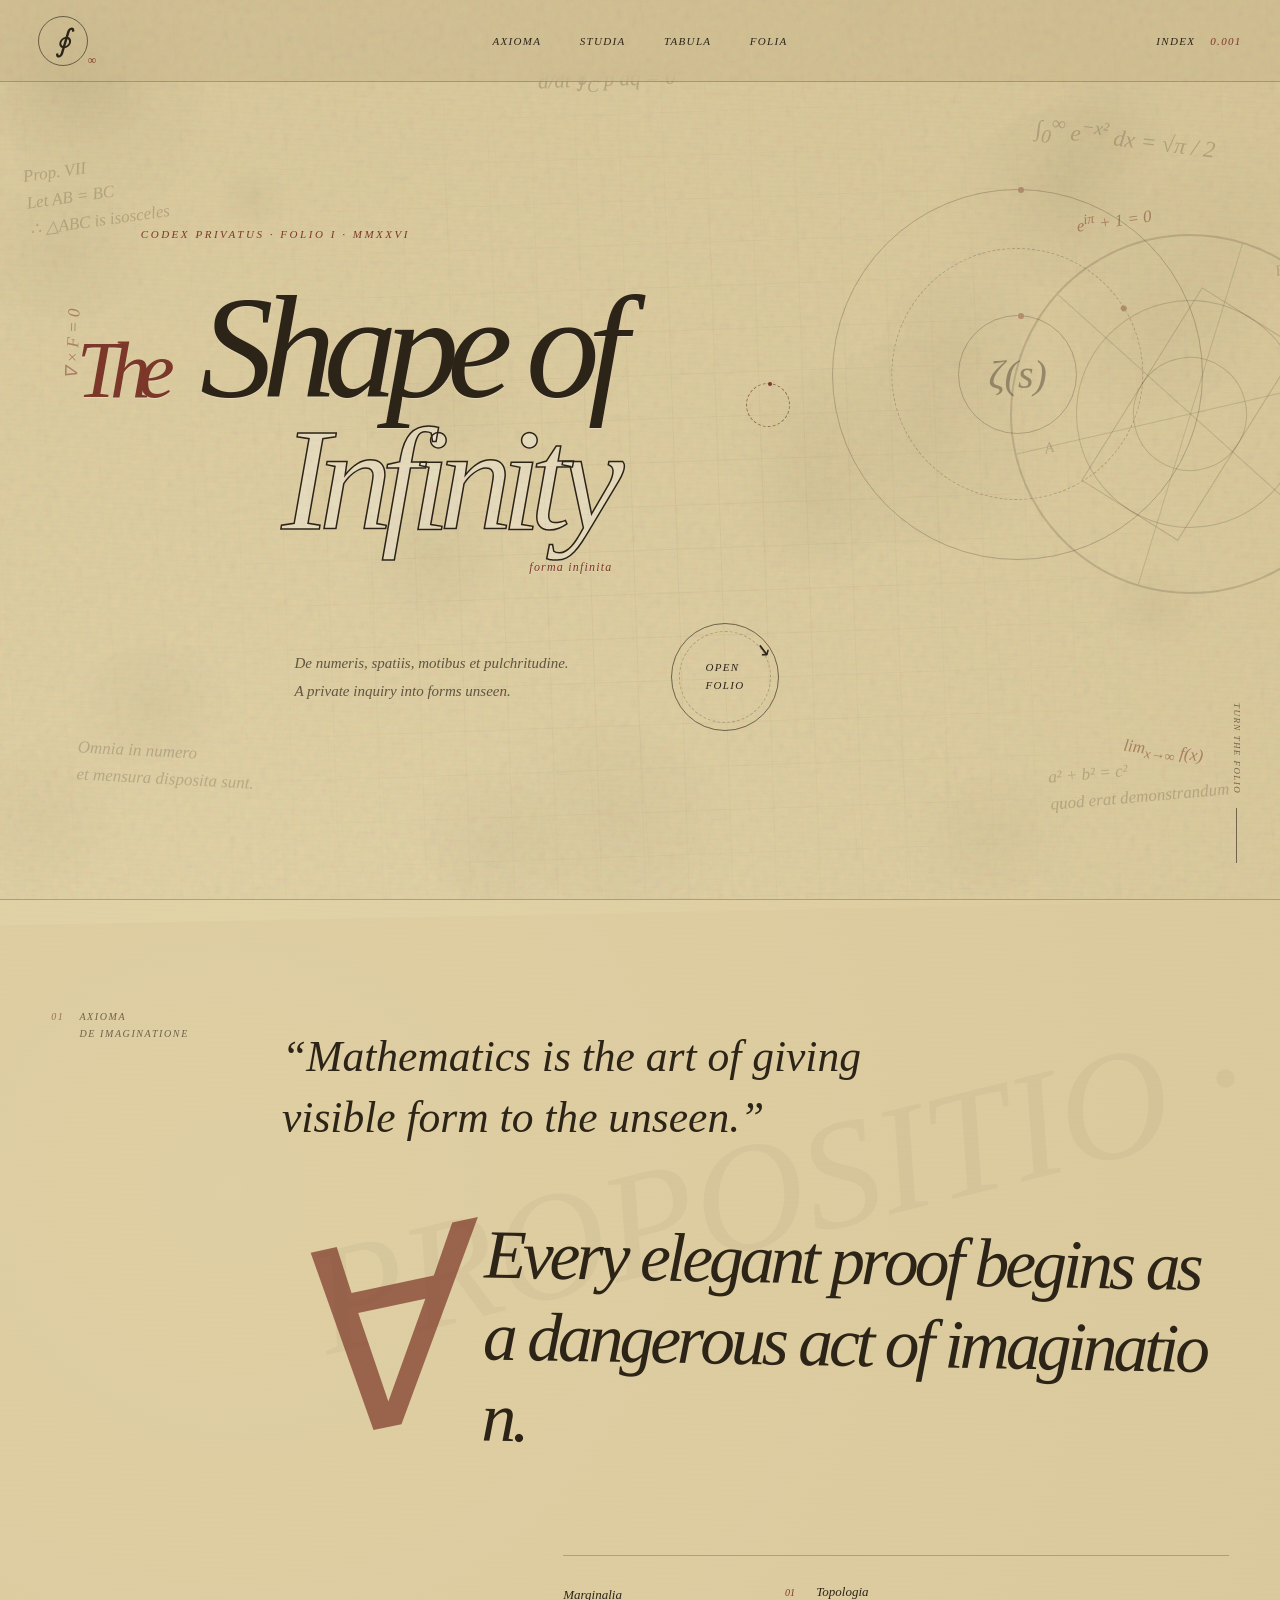
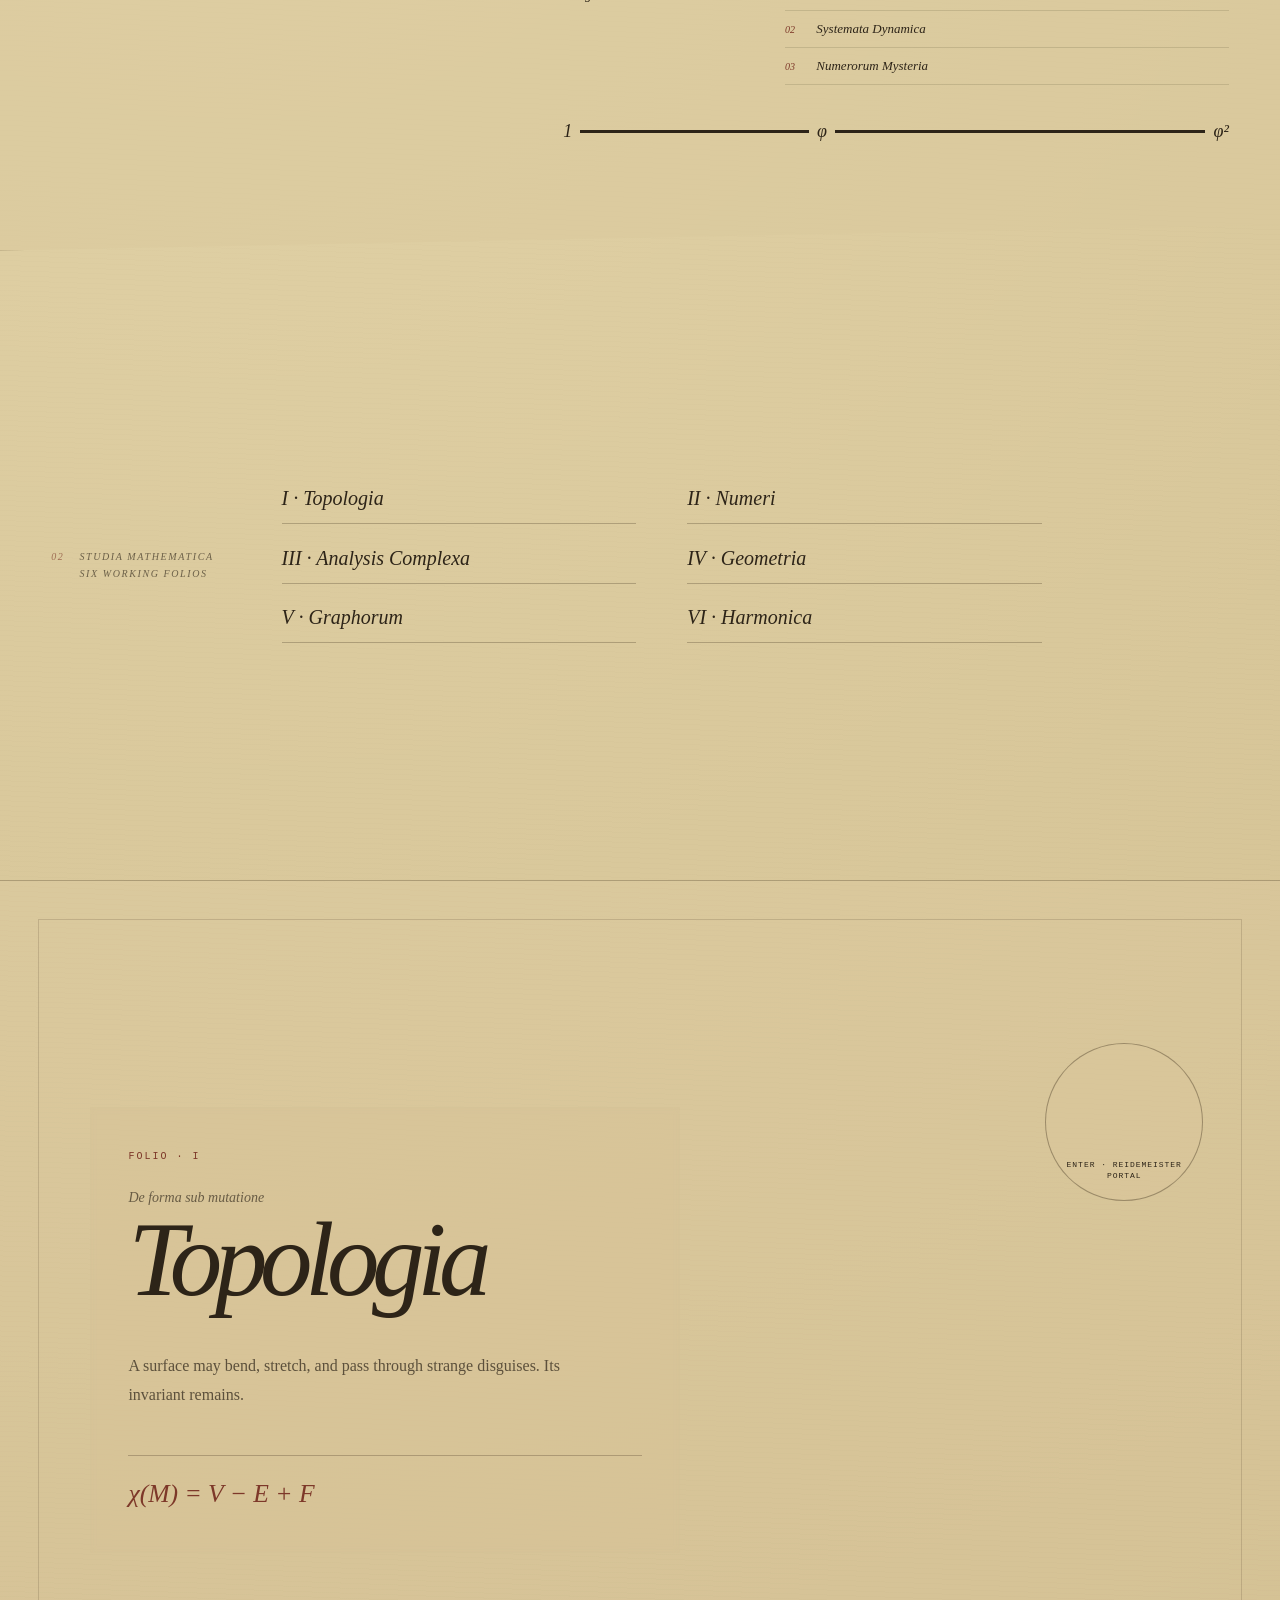
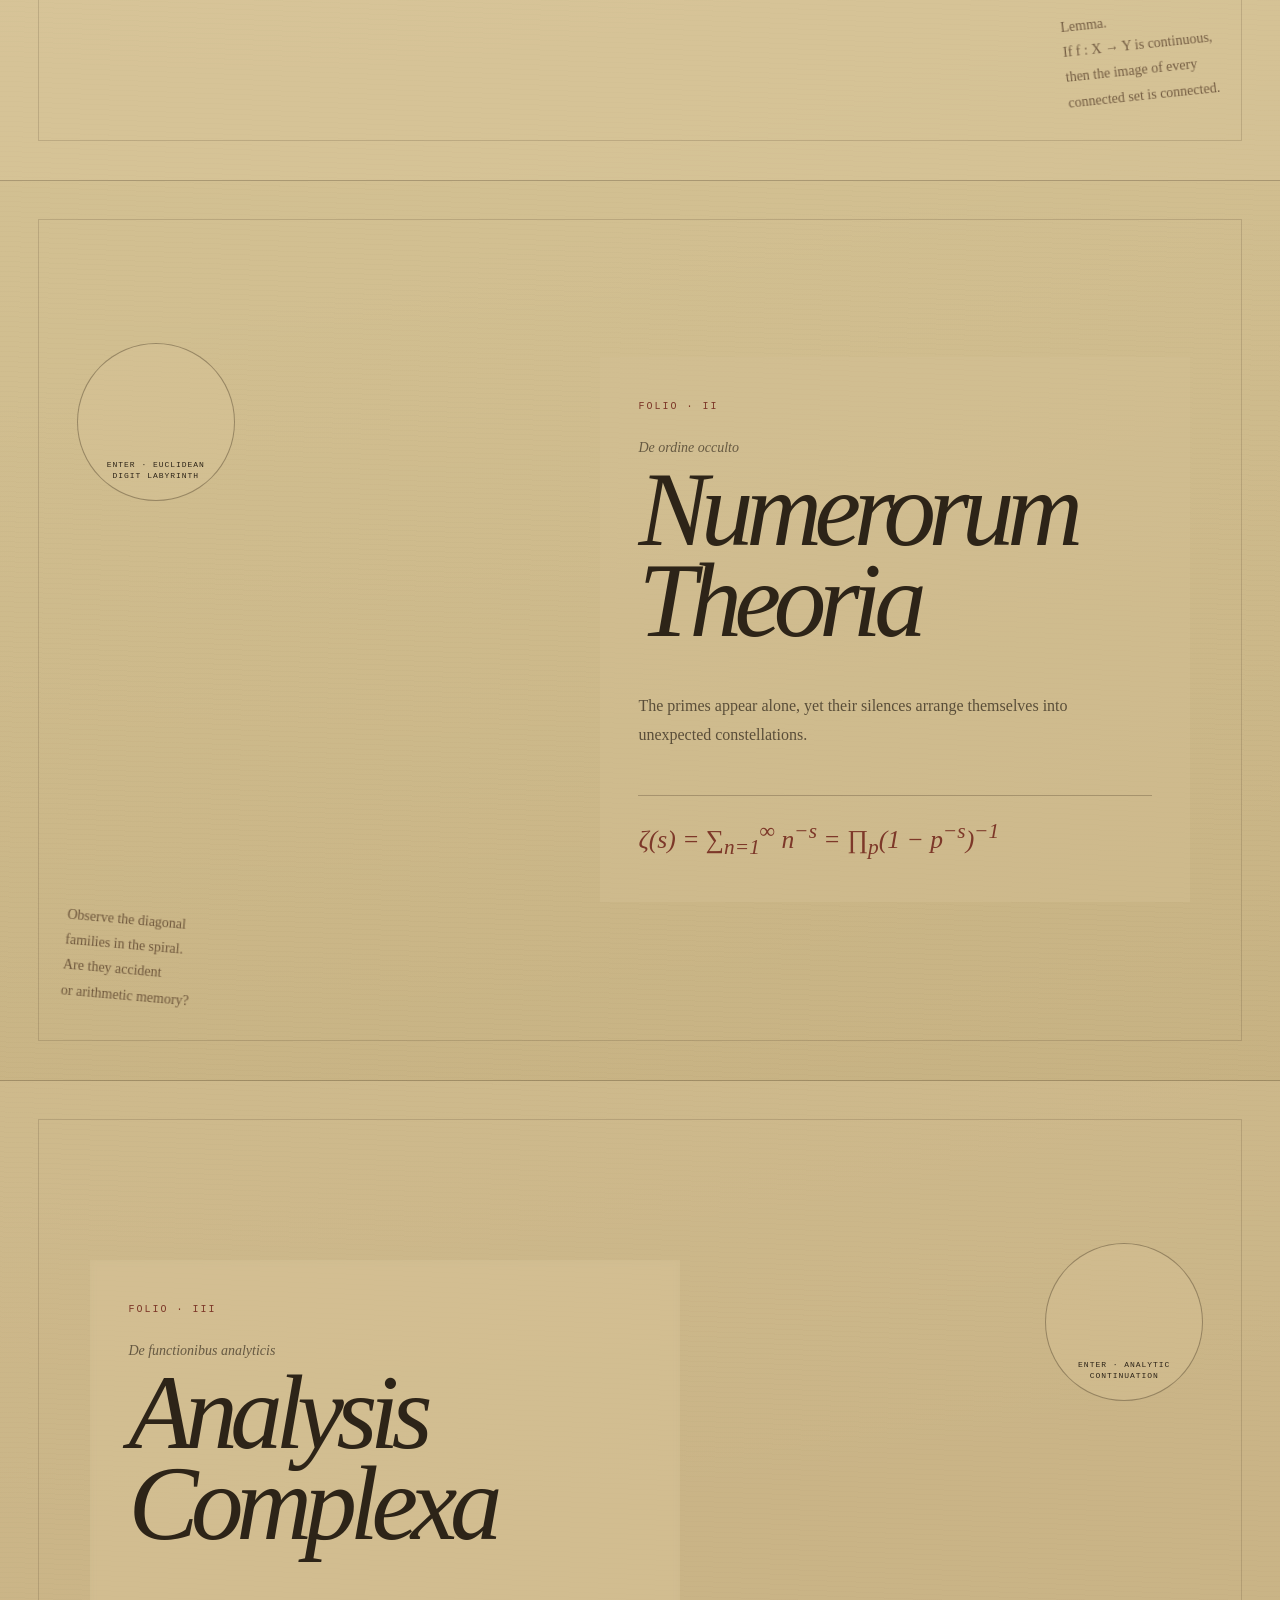
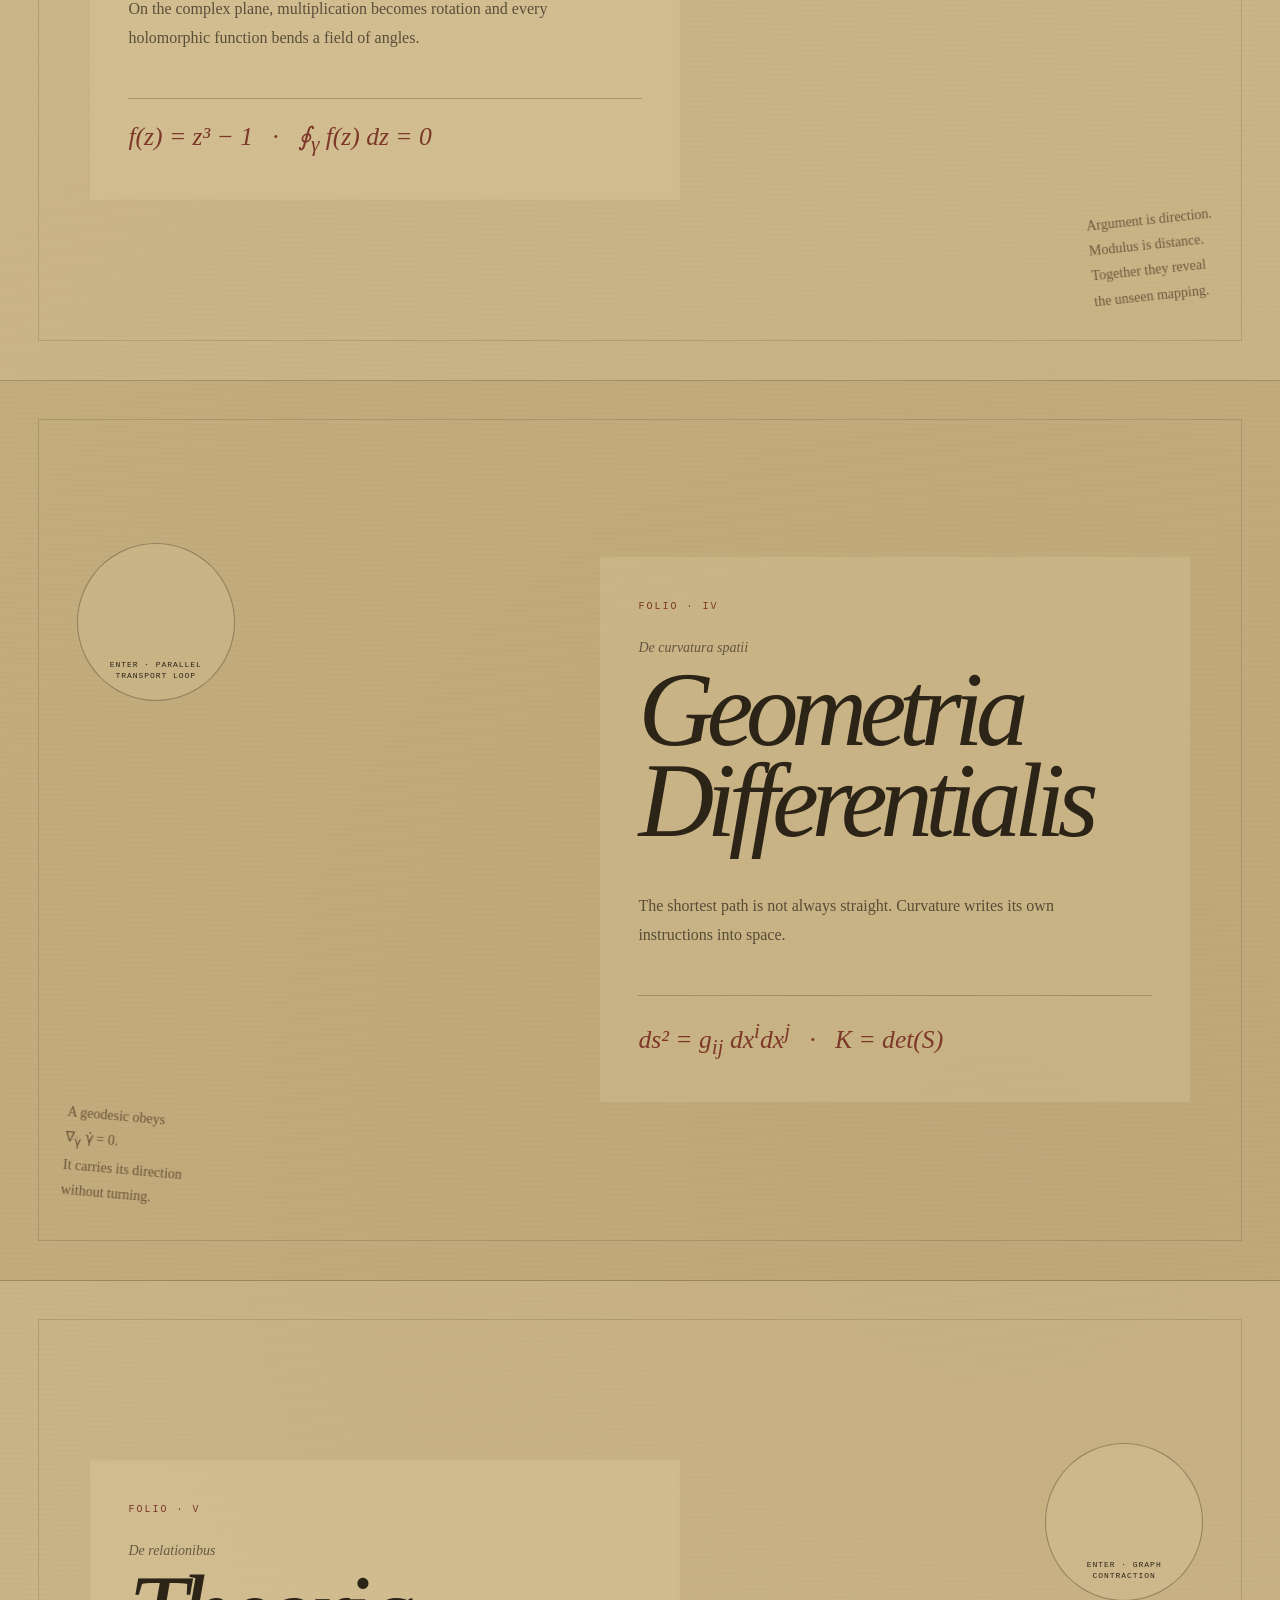
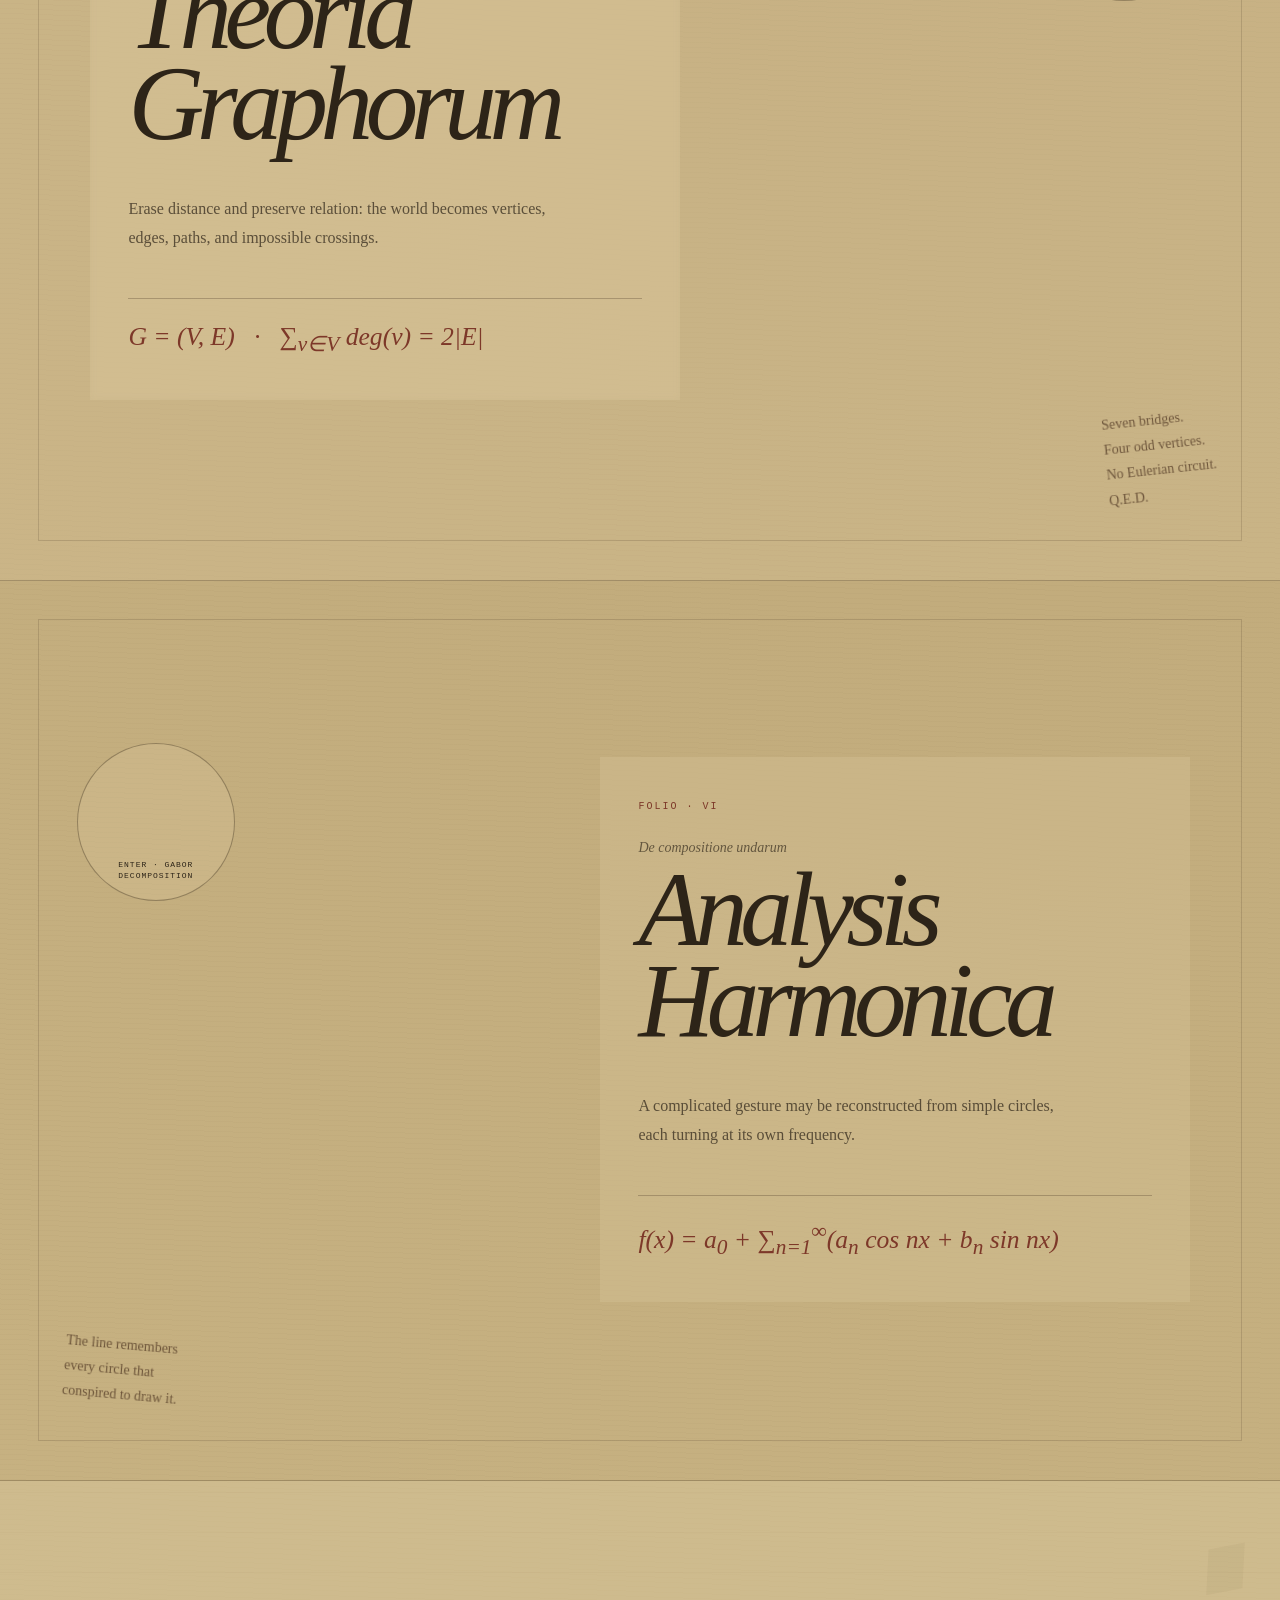
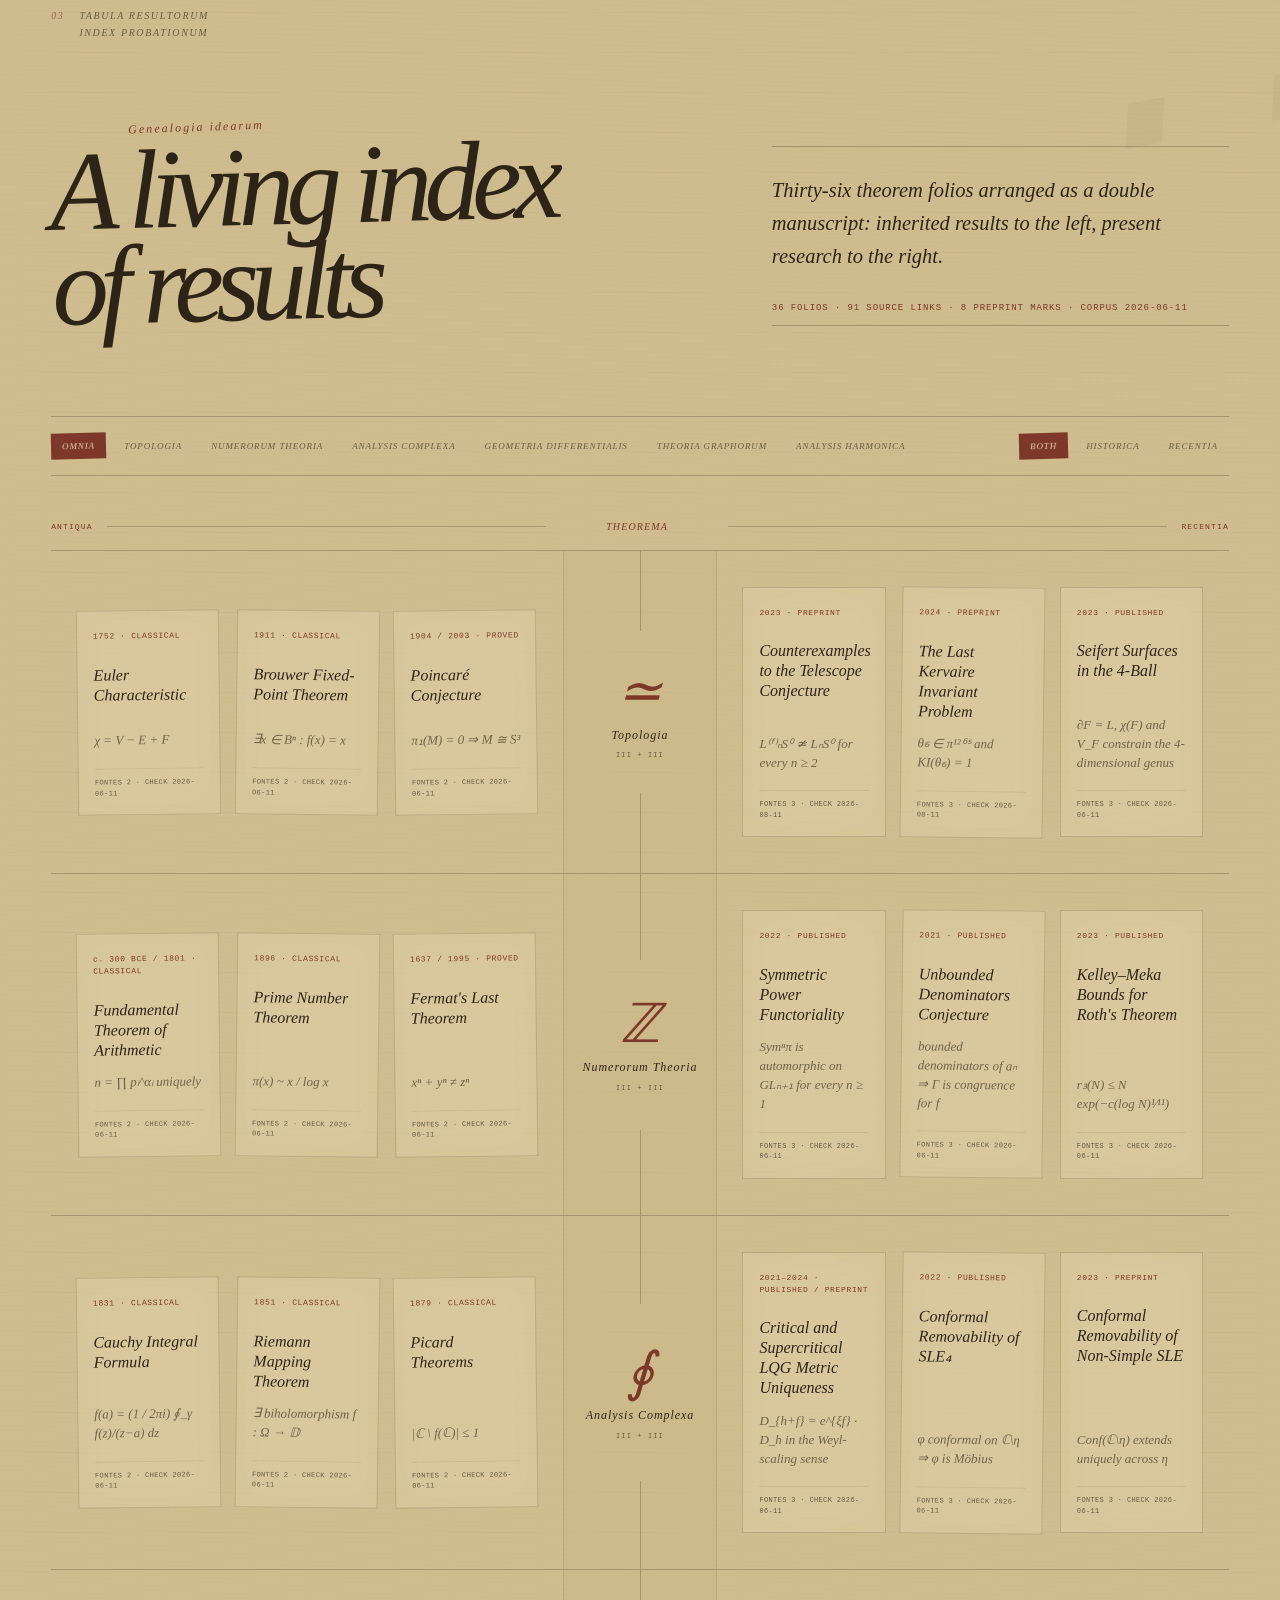
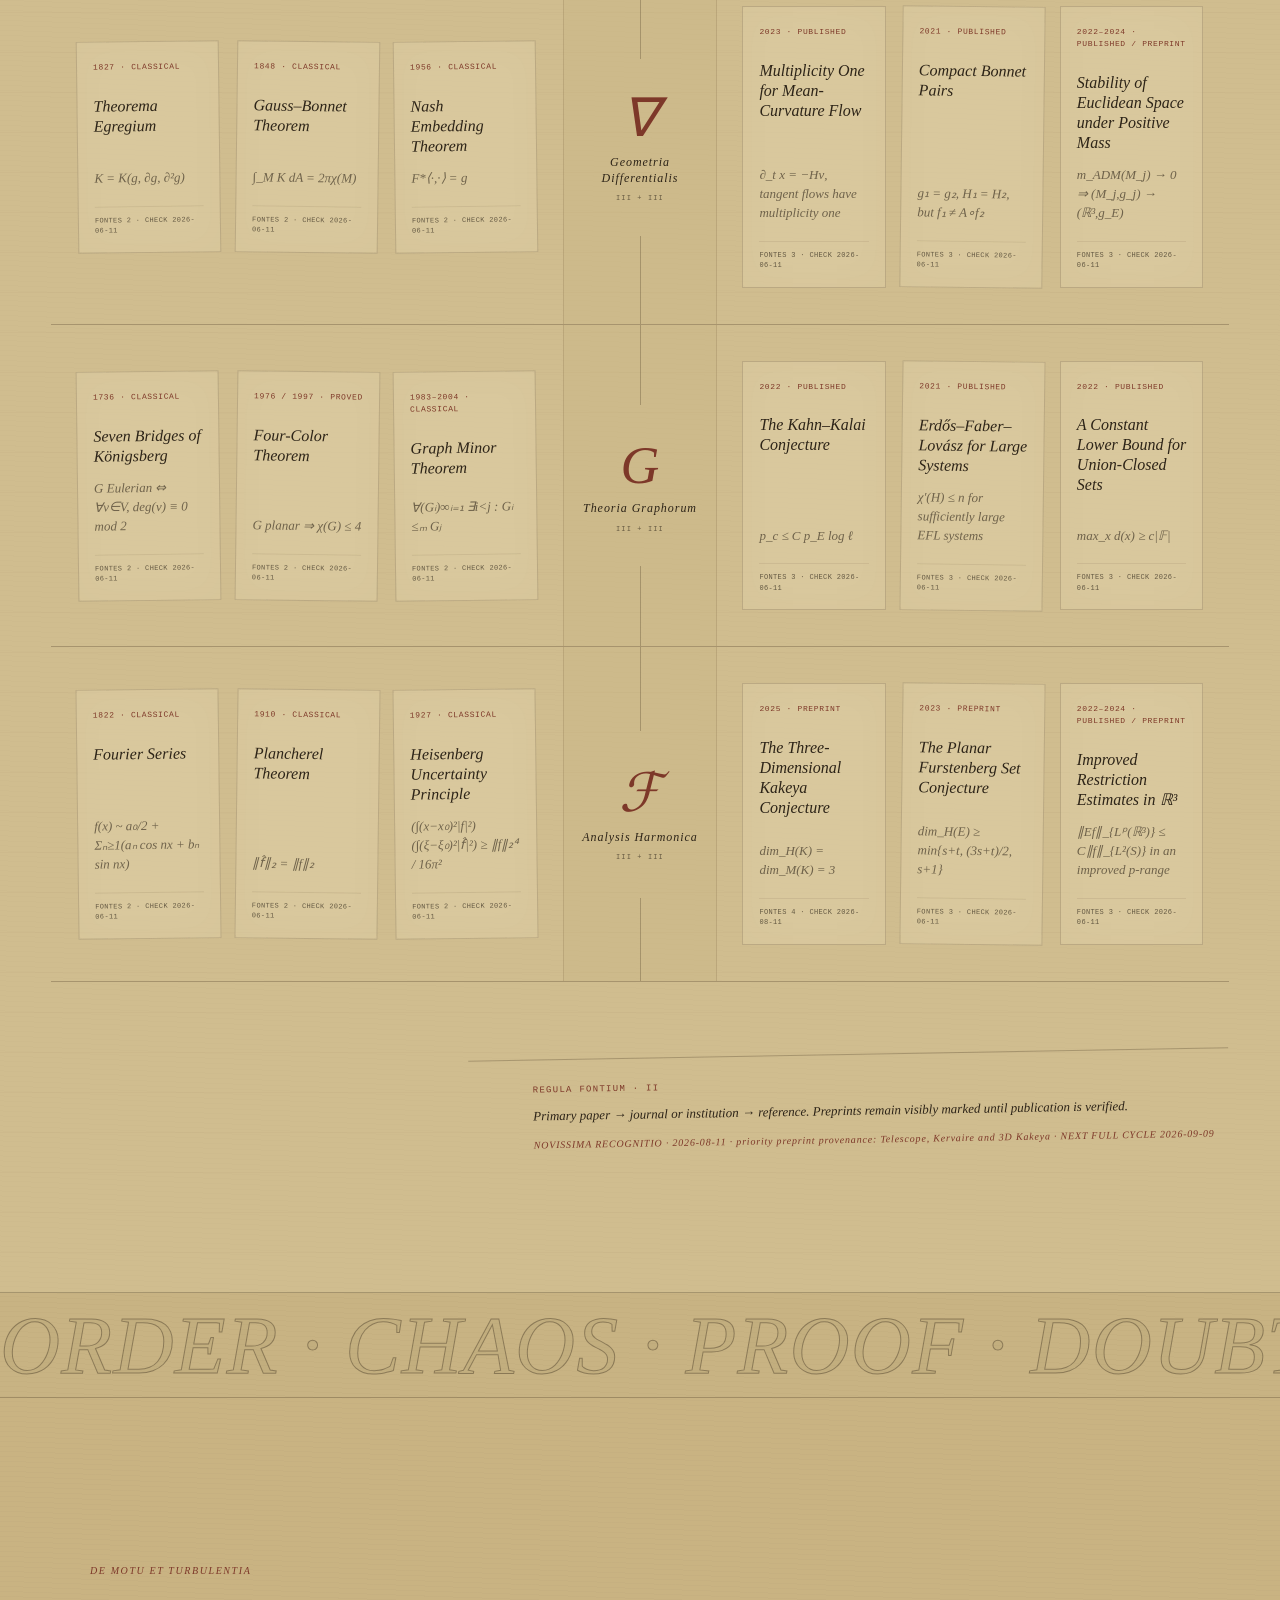
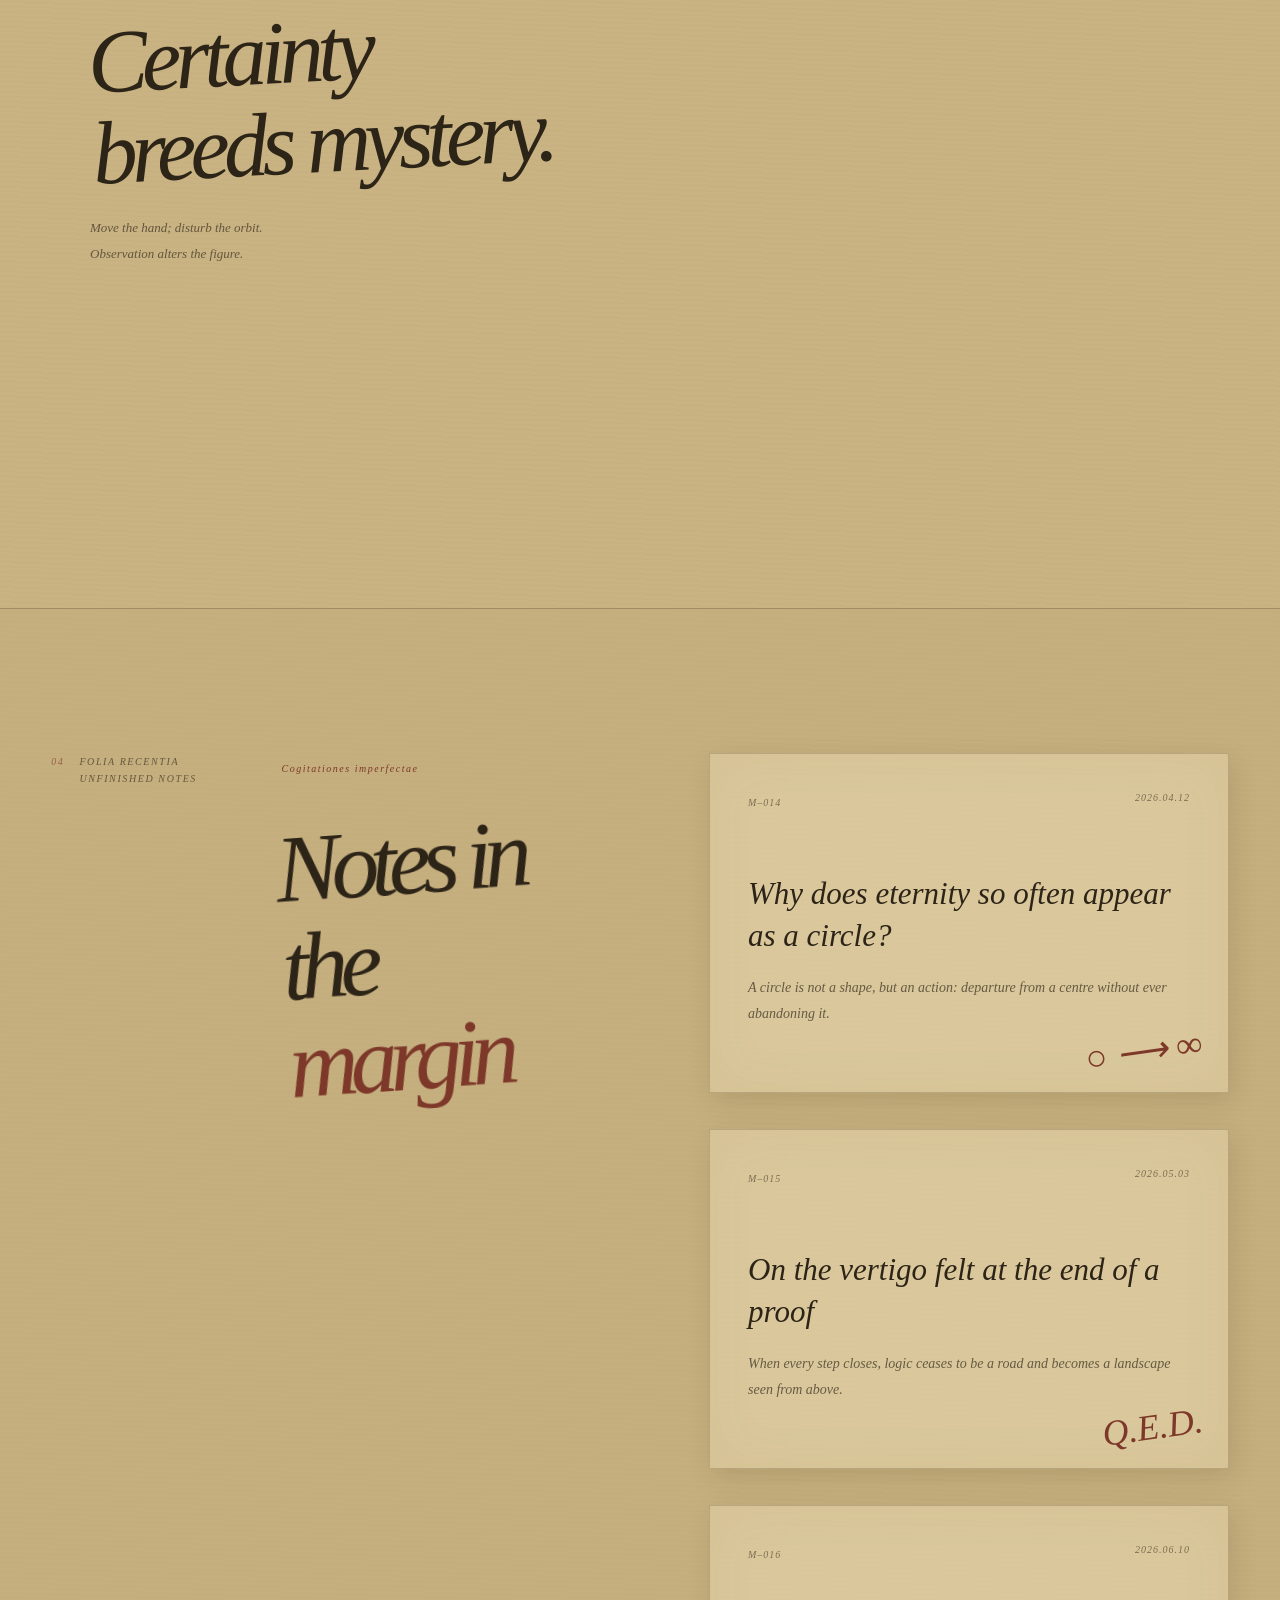
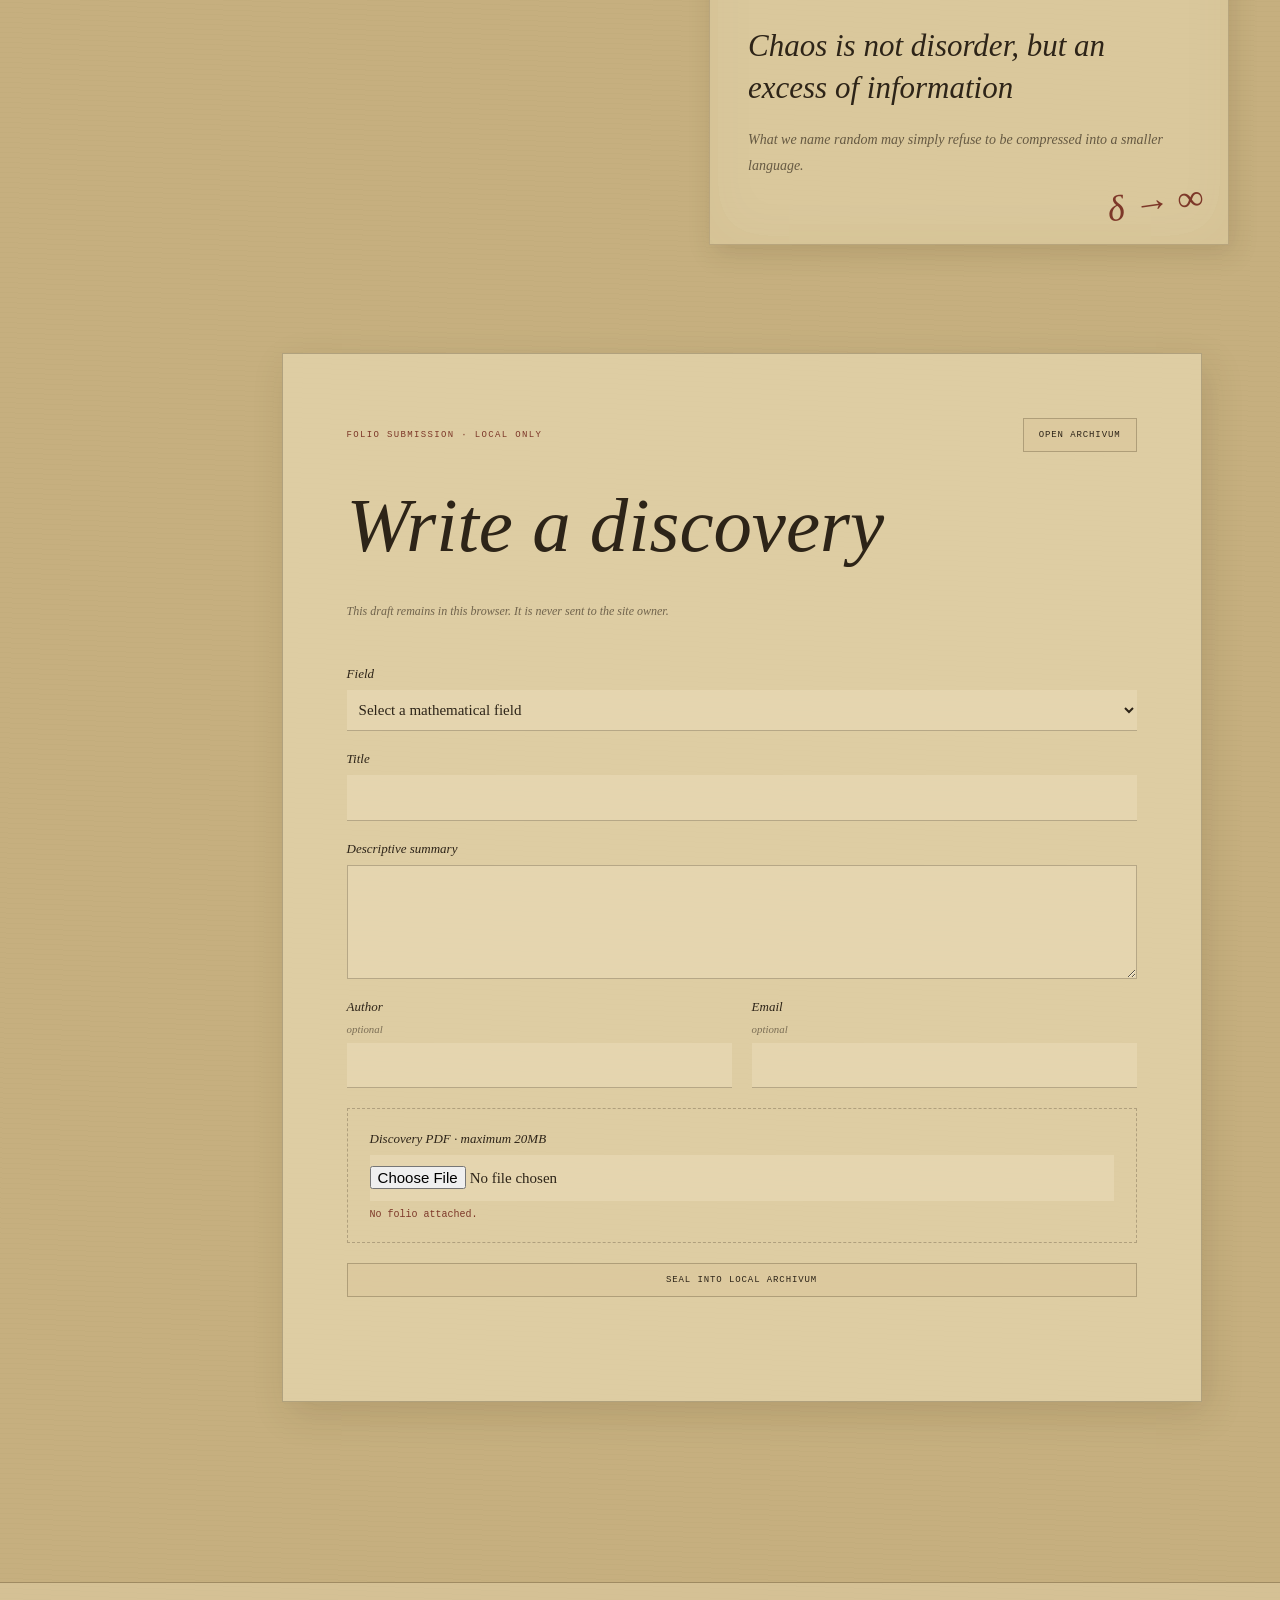
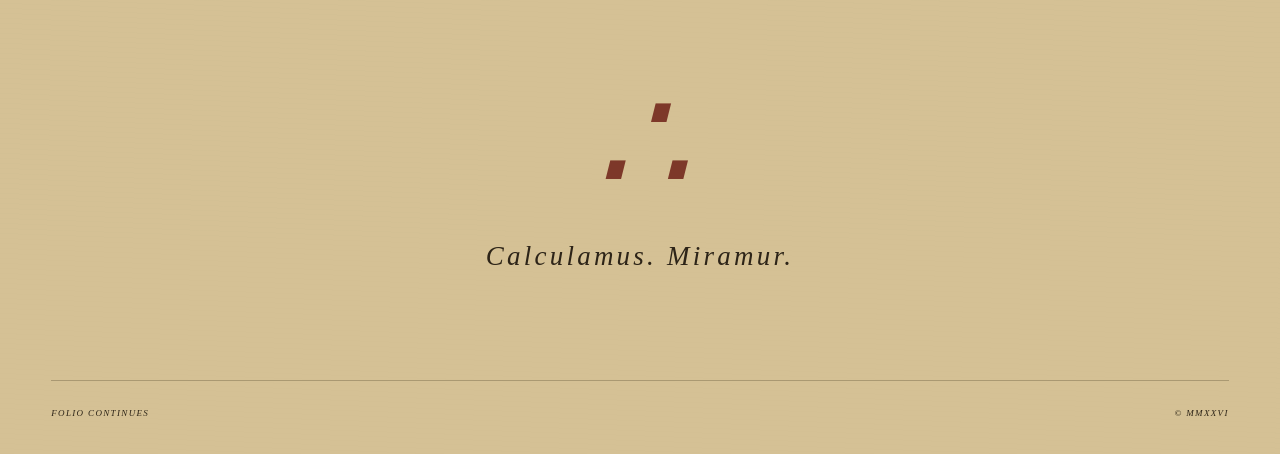
==== commit 75ab0903: "Add manuscript result index and source audit" ====
--- a/index.html
+++ b/index.html
@@ -29,6 +29,7 @@
     <nav>
       <a href="#axiom">AXIOMA</a>
       <a href="#fields">STUDIA</a>
+      <a href="#catalog">TABULA</a>
       <a href="#notes">FOLIA</a>
     </nav>
     <div class="nav-index"><span>INDEX</span><b>0.001</b></div>
@@ -169,6 +170,36 @@
       <aside class="proof-note">The line remembers<br>every circle that<br>conspired to draw it.</aside>
     </section>
 
+    <section class="catalog" id="catalog" aria-labelledby="catalog-title">
+      <div class="section-label catalog-label">
+        <span>03</span>
+        <p>TABULA RESULTORUM<br>INDEX PROBATIONUM</p>
+      </div>
+      <header class="catalog-head">
+        <div>
+          <p class="catalog-kicker">Genealogia idearum</p>
+          <h2 id="catalog-title">A living index<br>of results</h2>
+        </div>
+        <div class="catalog-preface">
+          <p>Thirty-six theorem folios arranged as a double manuscript: inherited results to the left, present research to the right.</p>
+          <div class="catalog-audit" id="catalog-audit" aria-live="polite"></div>
+        </div>
+      </header>
+      <div class="catalog-controls" aria-label="Filter result index">
+        <div class="catalog-filter" id="catalog-domain-filter" role="group" aria-label="Filter by mathematical field"></div>
+        <div class="catalog-filter catalog-era-filter" id="catalog-era-filter" role="group" aria-label="Filter by era"></div>
+      </div>
+      <div class="catalog-ruler" aria-hidden="true">
+        <span>ANTIQUA</span><i></i><b>THEOREMA</b><i></i><span>RECENTIA</span>
+      </div>
+      <div class="catalog-ledger" id="catalog-ledger"></div>
+      <aside class="catalog-method">
+        <span>REGULA FONTIUM · II</span>
+        <p>Primary paper → journal or institution → reference. Preprints remain visibly marked until publication is verified.</p>
+        <p id="catalog-checkpoint"></p>
+      </aside>
+    </section>
+
     <section class="interlude">
       <div class="marquee" aria-hidden="true">
         <div>ORDER · CHAOS · PROOF · DOUBT · INFINITY · ORDER · CHAOS · PROOF · DOUBT · INFINITY ·&nbsp;</div>
@@ -186,7 +217,7 @@
 
     <section class="notes" id="notes">
       <div class="section-label">
-        <span>03</span>
+        <span>04</span>
         <p>FOLIA RECENTIA<br>UNFINISHED NOTES</p>
       </div>
       <div class="notes-content">
@@ -282,6 +313,7 @@
   </footer>
 
   <script src="results-data.js"></script>
+  <script src="catalog.js"></script>
   <script src="script.js"></script>
   <script src="portals.js"></script>
   <script src="submissions.js"></script>
--- a/style.css
+++ b/style.css
@@ -237,7 +237,7 @@
 }
 .domain-page:nth-of-type(odd) .domain-portal { right: auto; left: 6vw; }
 .domain-portal:hover, .domain-portal:focus-visible { transform: scale(1.08) rotate(-5deg); background: rgba(232,216,180,.68); outline: 1px solid var(--red-ink); }
-.domain-portal canvas { position: absolute; inset: 0; width: 100%; height: 100%; border-radius: 50%; }
+.domain-portal canvas { position: absolute; inset: 8px; width: calc(100% - 16px); height: calc(100% - 16px); border-radius: 50%; }
 .domain-portal span { position: absolute; inset: auto 12px 18px; font: 8px/1.4 var(--mono); letter-spacing: .12em; }
 .result-star-map {
   position: absolute;
@@ -252,10 +252,21 @@
   box-shadow: 0 30px 90px rgba(55,38,20,.2), inset 0 0 100px rgba(91,61,27,.07);
   opacity: 0;
   visibility: hidden;
+  pointer-events: none;
   transform: scale(.7) rotate(-3deg);
-  transition: opacity .45s, transform .65s cubic-bezier(.16,1,.3,1), visibility .45s;
-}
-.domain-page.portal-open .result-star-map { opacity: 1; visibility: visible; transform: scale(1) rotate(0); }
+}
+.domain-page.portal-open .result-star-map,
+.domain-page.portal-closing .result-star-map {
+  opacity: 1;
+  visibility: visible;
+  transform: scale(1) rotate(0);
+}
+.domain-page.portal-open .result-star-map { pointer-events: auto; }
+.domain-page.portal-closing .result-star-map { pointer-events: none; }
+.domain-page.portal-opening .result-star-map,
+.domain-page.portal-closing .result-star-map { will-change: opacity, transform, clip-path; }
+.domain-page.portal-opening .result-star-map { animation: operatorEnter .72s cubic-bezier(.16,1,.3,1) both; }
+.domain-page.portal-closing .result-star-map { animation: operatorExit .72s cubic-bezier(.16,1,.3,1) both; }
 .star-map-group { position: relative; }
 .star-map-group h3 { margin: 0 0 3vh; color: var(--red-ink); font: 10px var(--mono); letter-spacing: .18em; }
 .star-map-group::before { content:""; position:absolute; left: 12px; top: 50px; bottom: 10px; width: 1px; background: var(--line); }
@@ -272,17 +283,114 @@
 .result-node:hover, .result-node:focus-visible { color: var(--red-ink); transform: translateX(8px); outline: none; }
 .portal-return {
   position: absolute;
+  z-index: 3;
   right: 25px;
   top: 25px;
+  width: 150px;
+  height: 105px;
   border: 1px solid var(--line);
-  background: transparent;
-  padding: 10px 15px;
+  background: rgba(218,199,155,.38);
+  padding: 0;
   color: var(--ink);
   cursor: pointer;
-  font: 9px var(--mono);
-  letter-spacing: .12em;
-}
-.portal-return:hover { background: var(--red-ink); color: var(--paper-light); }
+  overflow: hidden;
+}
+.portal-return canvas { position:absolute; inset:4px; width:calc(100% - 8px); height:calc(100% - 8px); }
+.portal-return span { position:absolute; inset:auto 5px 5px; padding:3px; background:rgba(225,208,168,.82); font:7px/1.3 var(--mono); letter-spacing:.08em; }
+.portal-return:hover { background: rgba(232,216,180,.8); outline: 1px solid var(--red-ink); }
+
+.catalog {
+  position: relative;
+  padding: 14vh 4vw 16vh;
+  overflow: hidden;
+  border-bottom: 1px solid var(--line);
+  background:
+    linear-gradient(90deg, transparent calc(50% - .5px), rgba(75,48,24,.16) 50%, transparent calc(50% + .5px)),
+    repeating-linear-gradient(0deg, transparent 0 39px, rgba(75,48,24,.055) 40px),
+    rgba(222,205,162,.38);
+}
+.catalog::before {
+  content: "∴";
+  position: absolute;
+  right: -2vw;
+  top: 3vh;
+  color: rgba(66,43,23,.045);
+  font: italic 28vw/.8 var(--math);
+  transform: rotate(-11deg);
+}
+.catalog-label { margin-bottom: 8vh; }
+.catalog-head {
+  position: relative;
+  z-index: 2;
+  display: grid;
+  grid-template-columns: minmax(420px, 1.15fr) .85fr;
+  gap: 8vw;
+  align-items: end;
+}
+.catalog-kicker { margin: 0 0 1vh 6vw; color: var(--red-ink); font: italic 12px var(--serif); letter-spacing: .17em; transform: rotate(-2deg); }
+.catalog-head h2 { margin: 0; font: italic 400 clamp(64px, 8.8vw, 138px)/.84 var(--serif); letter-spacing: -.075em; transform: rotate(-1.5deg); }
+.catalog-preface { max-width: 560px; padding: 3vh 0 1vh; border-block: 1px solid var(--line); }
+.catalog-preface > p { margin: 0 0 3vh; font: italic clamp(17px, 1.6vw, 24px)/1.6 var(--serif); }
+.catalog-audit { color: var(--red-ink); font: 9px/1.8 var(--mono); letter-spacing: .1em; }
+.catalog-controls { position: relative; z-index: 2; display: flex; justify-content: space-between; gap: 2vw; margin: 10vh 0 5vh; padding-block: 16px; border-block: 1px solid var(--line); }
+.catalog-filter { display: flex; flex-wrap: wrap; gap: 7px; }
+.catalog-filter button {
+  padding: 8px 11px;
+  border: 0;
+  background: transparent;
+  color: var(--ink-soft);
+  cursor: pointer;
+  font: italic 9px var(--serif);
+  letter-spacing: .1em;
+  transition: color .25s, background .25s, transform .25s;
+}
+.catalog-filter button:hover, .catalog-filter button:focus-visible { color: var(--red-ink); outline: 1px solid var(--line); transform: rotate(-2deg); }
+.catalog-filter button[aria-pressed="true"] { color: var(--paper-light); background: var(--red-ink); transform: rotate(-1.5deg); }
+.catalog-ruler { display: grid; grid-template-columns: auto 1fr minmax(100px, 12vw) 1fr auto; gap: 14px; align-items: center; margin-bottom: 2vh; color: var(--red-ink); font: 8px var(--mono); letter-spacing: .14em; }
+.catalog-ruler i { height: 1px; background: var(--line); }
+.catalog-ruler b { text-align: center; font: italic 10px var(--serif); }
+.catalog-ledger { position: relative; z-index: 2; border-top: 1px solid var(--line); }
+.catalog-domain {
+  display: grid;
+  grid-template-columns: minmax(0, 1fr) minmax(110px, 12vw) minmax(0, 1fr);
+  min-height: 310px;
+  border-bottom: 1px solid var(--line);
+}
+.catalog-column { display: grid; grid-template-columns: repeat(3, minmax(0, 1fr)); gap: clamp(8px, 1.2vw, 22px); padding: 4vh 2vw; align-content: center; }
+.catalog-column h3 { display: none; }
+.catalog-column[hidden] { display: none; }
+.catalog-ledger[data-era="historic"] .catalog-domain { grid-template-columns: 1fr minmax(110px, 12vw); }
+.catalog-ledger[data-era="historic"] .catalog-domain-axis { grid-column: 2; }
+.catalog-ledger[data-era="recent"] .catalog-domain { grid-template-columns: minmax(110px, 12vw) 1fr; }
+.catalog-ledger[data-era="recent"] .catalog-domain-axis { grid-column: 1; grid-row: 1; }
+.catalog-result {
+  min-height: 205px;
+  padding: 19px 16px 16px;
+  display: flex;
+  flex-direction: column;
+  border: 1px solid rgba(67,46,25,.2);
+  background: rgba(226,210,171,.54);
+  box-shadow: inset 0 0 35px rgba(83,54,25,.04);
+  transition: transform .35s, background .3s, box-shadow .3s;
+}
+.catalog-result:nth-of-type(even) { transform: rotate(.7deg); }
+.catalog-column-historic .catalog-result:nth-of-type(odd) { transform: rotate(-.7deg); }
+.catalog-result:hover, .catalog-result:focus-visible { position: relative; z-index: 2; outline: 1px solid var(--red-ink); background: rgba(236,220,184,.9); box-shadow: 5px 9px 28px rgba(62,39,18,.14); transform: translateY(-5px) rotate(0); }
+.catalog-result-meta { color: var(--red-ink); font: 8px/1.5 var(--mono); letter-spacing: .08em; }
+.catalog-result strong { margin: 2.5vh 0 1.5vh; font: italic clamp(16px, 1.25vw, 21px)/1.25 var(--serif); }
+.catalog-result em { margin-top: auto; color: var(--ink-soft); font: italic 13px/1.45 var(--math); overflow-wrap: anywhere; }
+.catalog-result small { margin-top: 2vh; padding-top: 8px; border-top: 1px solid rgba(65,44,23,.13); font: 7px/1.5 var(--mono); letter-spacing: .05em; opacity: .68; }
+.catalog-domain-axis { position: relative; display: grid; place-content: center; gap: 8px; text-align: center; border-inline: 1px solid rgba(61,42,22,.13); background: rgba(188,162,108,.1); }
+.catalog-domain-axis::before, .catalog-domain-axis::after { content: ""; position: absolute; left: 50%; width: 1px; height: 25%; background: var(--line); }
+.catalog-domain-axis::before { top: 0; }
+.catalog-domain-axis::after { bottom: 0; }
+.catalog-domain-axis span { display: block; color: var(--red-ink); font: italic clamp(32px, 4.2vw, 64px)/1 var(--math); }
+.catalog-domain-axis h3 { max-width: 130px; margin: 0; font: italic 12px/1.35 var(--serif); letter-spacing: .08em; }
+.catalog-domain-axis small { font: 7px var(--mono); letter-spacing: .16em; opacity: .62; }
+.catalog-method { width: min(760px, 80vw); margin: 8vh 0 0 auto; padding: 2vh 0 0 5vw; border-top: 1px solid var(--line); transform: rotate(-1deg); }
+.catalog-method span { color: var(--red-ink); font: 9px var(--mono); letter-spacing: .14em; }
+.catalog-method p { margin: 1vh 0 0; font: italic 13px/1.7 var(--serif); }
+#catalog-checkpoint { color: var(--red-ink); font-size: 10px; letter-spacing: .08em; }
 
 .interlude { overflow: hidden; border-bottom: 1px solid var(--line); }
 .marquee { display: flex; width: max-content; border-bottom: 1px solid var(--line); color: rgba(55,42,25,.04); -webkit-text-stroke: 1px rgba(55,42,25,.4); font: italic 6.5vw/1.25 var(--serif); letter-spacing: .015em; }
@@ -365,6 +473,16 @@
 }
 @keyframes pulseLine { 50% { transform: scaleY(.35); opacity: .2; } }
 @keyframes marquee { to { transform: translateX(-100%); } }
+@keyframes operatorEnter {
+  0% { opacity: 0; transform: scale(.78) rotate(-3deg); clip-path: circle(4% at 88% 15%); }
+  58% { opacity: 1; transform: scale(1.015) rotate(-.5deg); clip-path: circle(48% at 58% 42%); }
+  100% { opacity: 1; transform: scale(1) rotate(0); clip-path: circle(120% at 50% 50%); }
+}
+@keyframes operatorExit {
+  0% { opacity: 1; transform: scale(1) rotate(0); clip-path: circle(120% at 50% 50%); }
+  42% { opacity: .95; transform: scale(.97) rotate(1deg); clip-path: circle(48% at 58% 42%); }
+  100% { opacity: 0; transform: scale(.78) rotate(3deg); clip-path: circle(4% at 88% 15%); }
+}
 
 @media (max-width: 900px) {
   .cursor-orbit { display: none; }
@@ -392,7 +510,25 @@
   .domain-portal, .domain-page:nth-of-type(odd) .domain-portal { width: 105px; height: 105px; right: 7vw; left: auto; top: auto; bottom: 6vh; }
   .domain-portal span { display: none; }
   .result-star-map { inset: 3vw; grid-template-columns: 1fr; overflow-y: auto; padding: 60px 25px 30px; }
+  .portal-return { width: 125px; height: 75px; right: 12px; top: 10px; }
   .result-node { font-size: 14px; }
+  .catalog { padding: 12vh 5vw; background: repeating-linear-gradient(0deg, transparent 0 39px, rgba(75,48,24,.055) 40px), rgba(222,205,162,.38); }
+  .catalog-head { grid-template-columns: 1fr; gap: 5vh; }
+  .catalog-head h2 { font-size: clamp(60px, 18vw, 95px); }
+  .catalog-kicker { margin-left: 2vw; }
+  .catalog-controls { align-items: flex-start; flex-direction: column; margin-top: 7vh; }
+  .catalog-era-filter { border-top: 1px solid rgba(55,42,25,.14); padding-top: 10px; }
+  .catalog-ruler { display: none; }
+  .catalog-domain, .catalog-ledger[data-era="historic"] .catalog-domain, .catalog-ledger[data-era="recent"] .catalog-domain { grid-template-columns: 1fr; }
+  .catalog-domain-axis, .catalog-ledger[data-era="historic"] .catalog-domain-axis, .catalog-ledger[data-era="recent"] .catalog-domain-axis { grid-column: 1; grid-row: 1; min-height: 120px; border: 0; border-bottom: 1px solid var(--line); }
+  .catalog-domain-axis::before, .catalog-domain-axis::after { top: 50%; width: 28%; height: 1px; }
+  .catalog-domain-axis::before { left: 0; }
+  .catalog-domain-axis::after { left: auto; right: 0; bottom: auto; }
+  .catalog-column { grid-template-columns: 1fr; padding: 4vh 0; }
+  .catalog-column h3 { display: block; margin: 0 0 1vh; color: var(--red-ink); font: 9px var(--mono); letter-spacing: .14em; }
+  .catalog-column-recent { border-top: 1px dashed var(--line); }
+  .catalog-result { min-height: 0; }
+  .catalog-method { width: 94%; }
   .notes-content { grid-template-columns: 1fr; }
   .submission-workbench { grid-column: 1; }
   .submission-two-col, .archive-review { grid-template-columns: 1fr; }
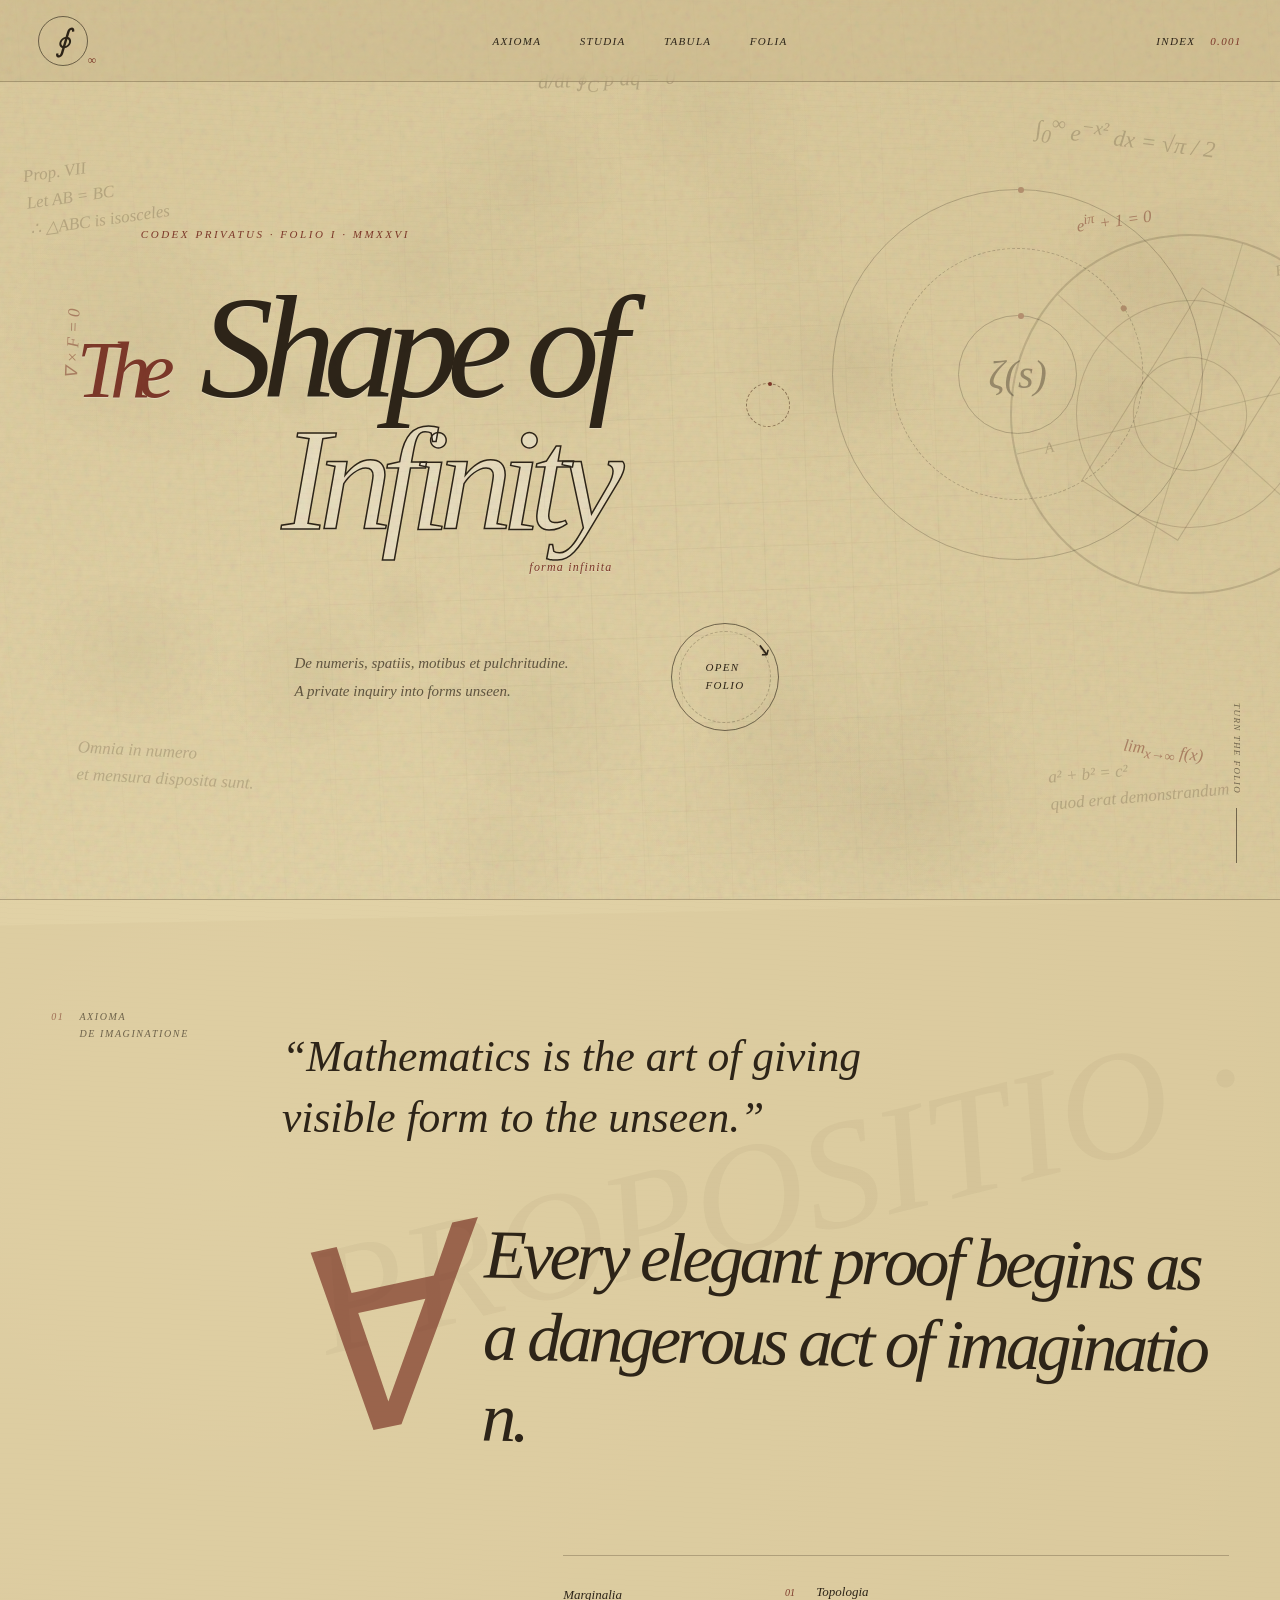
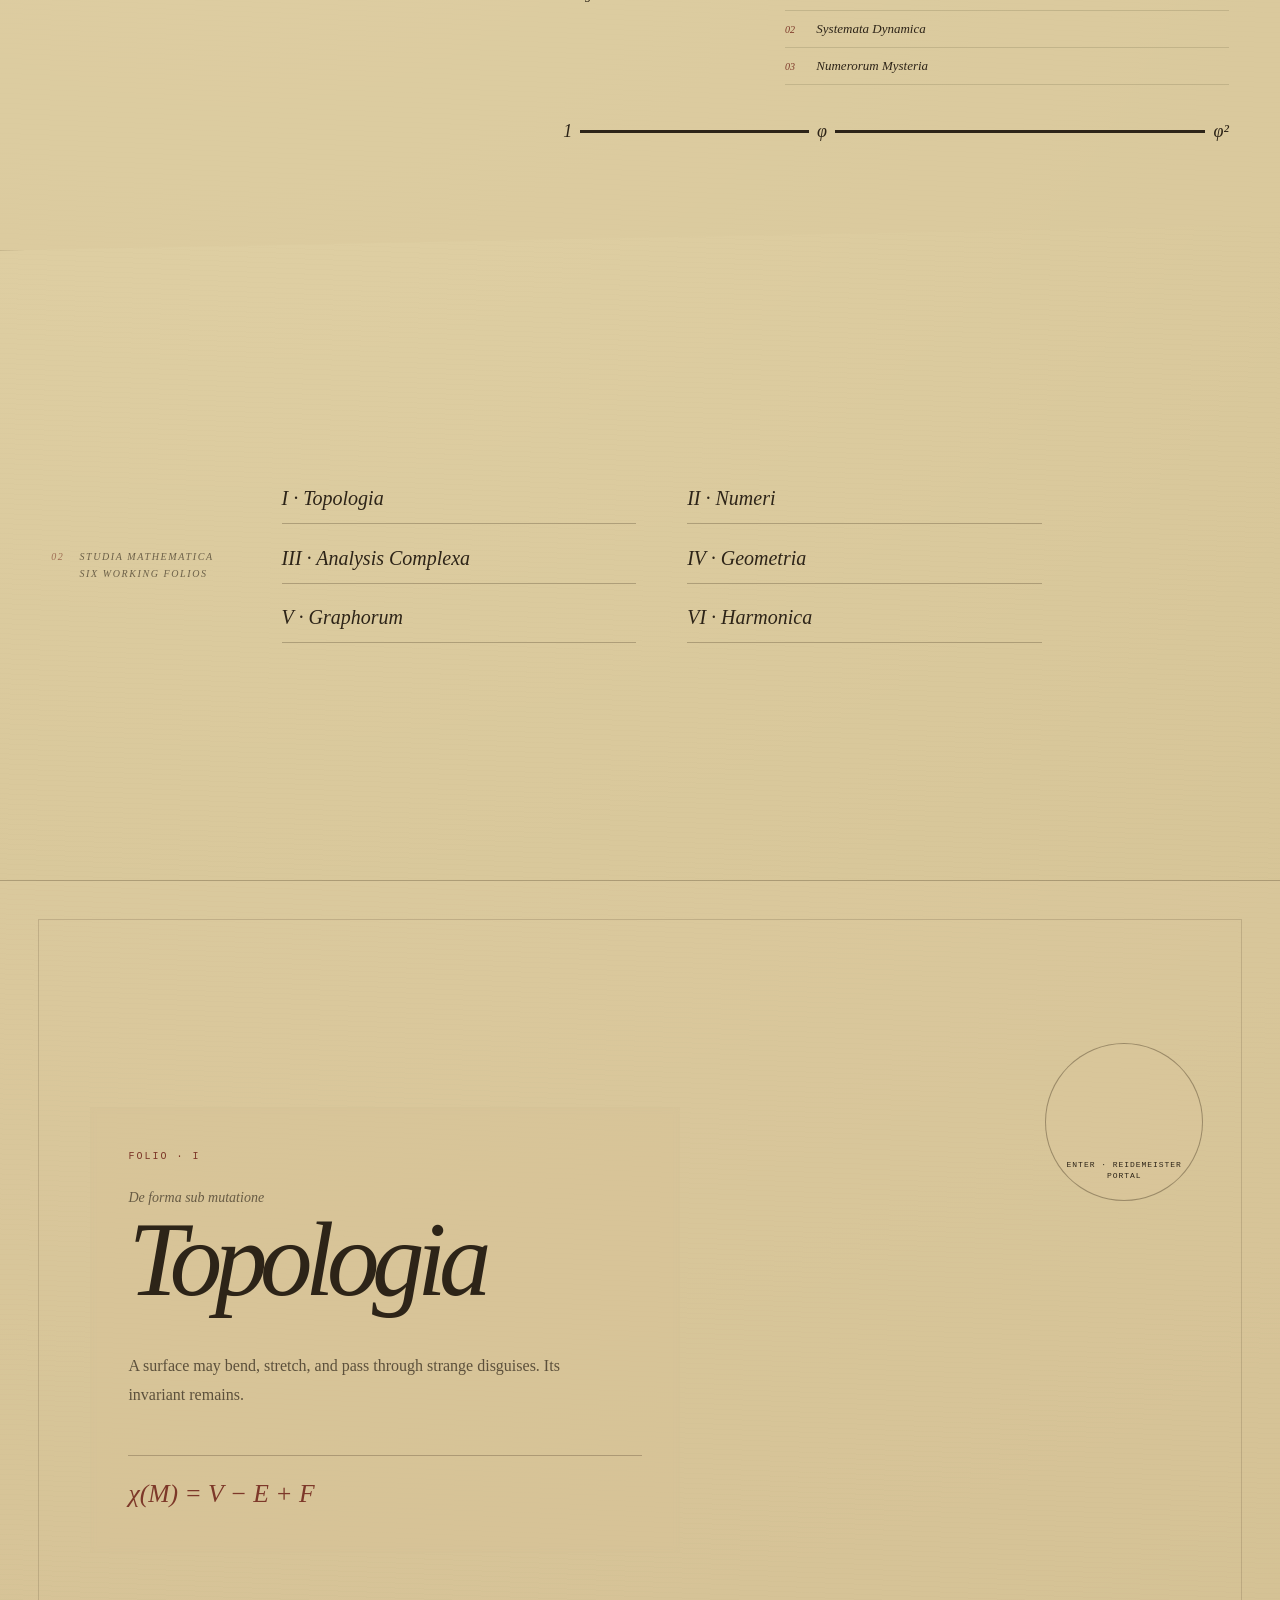
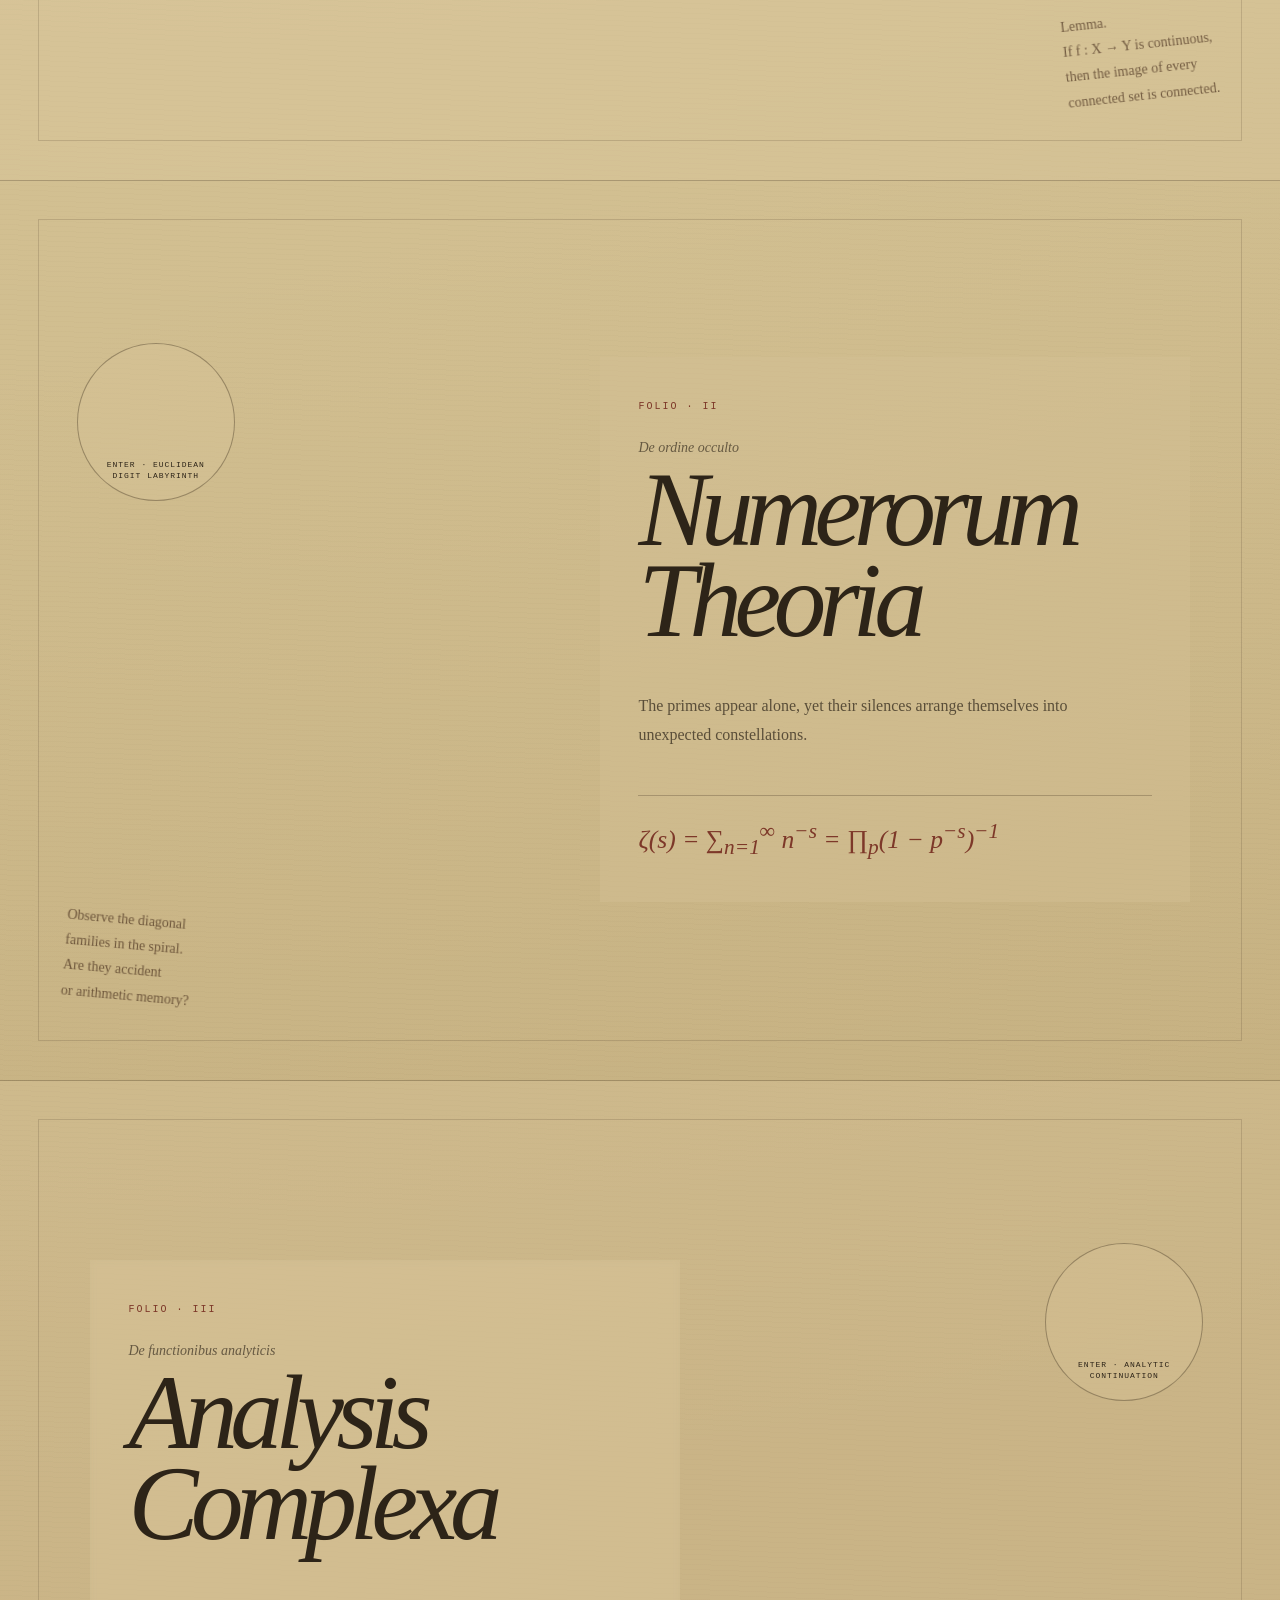
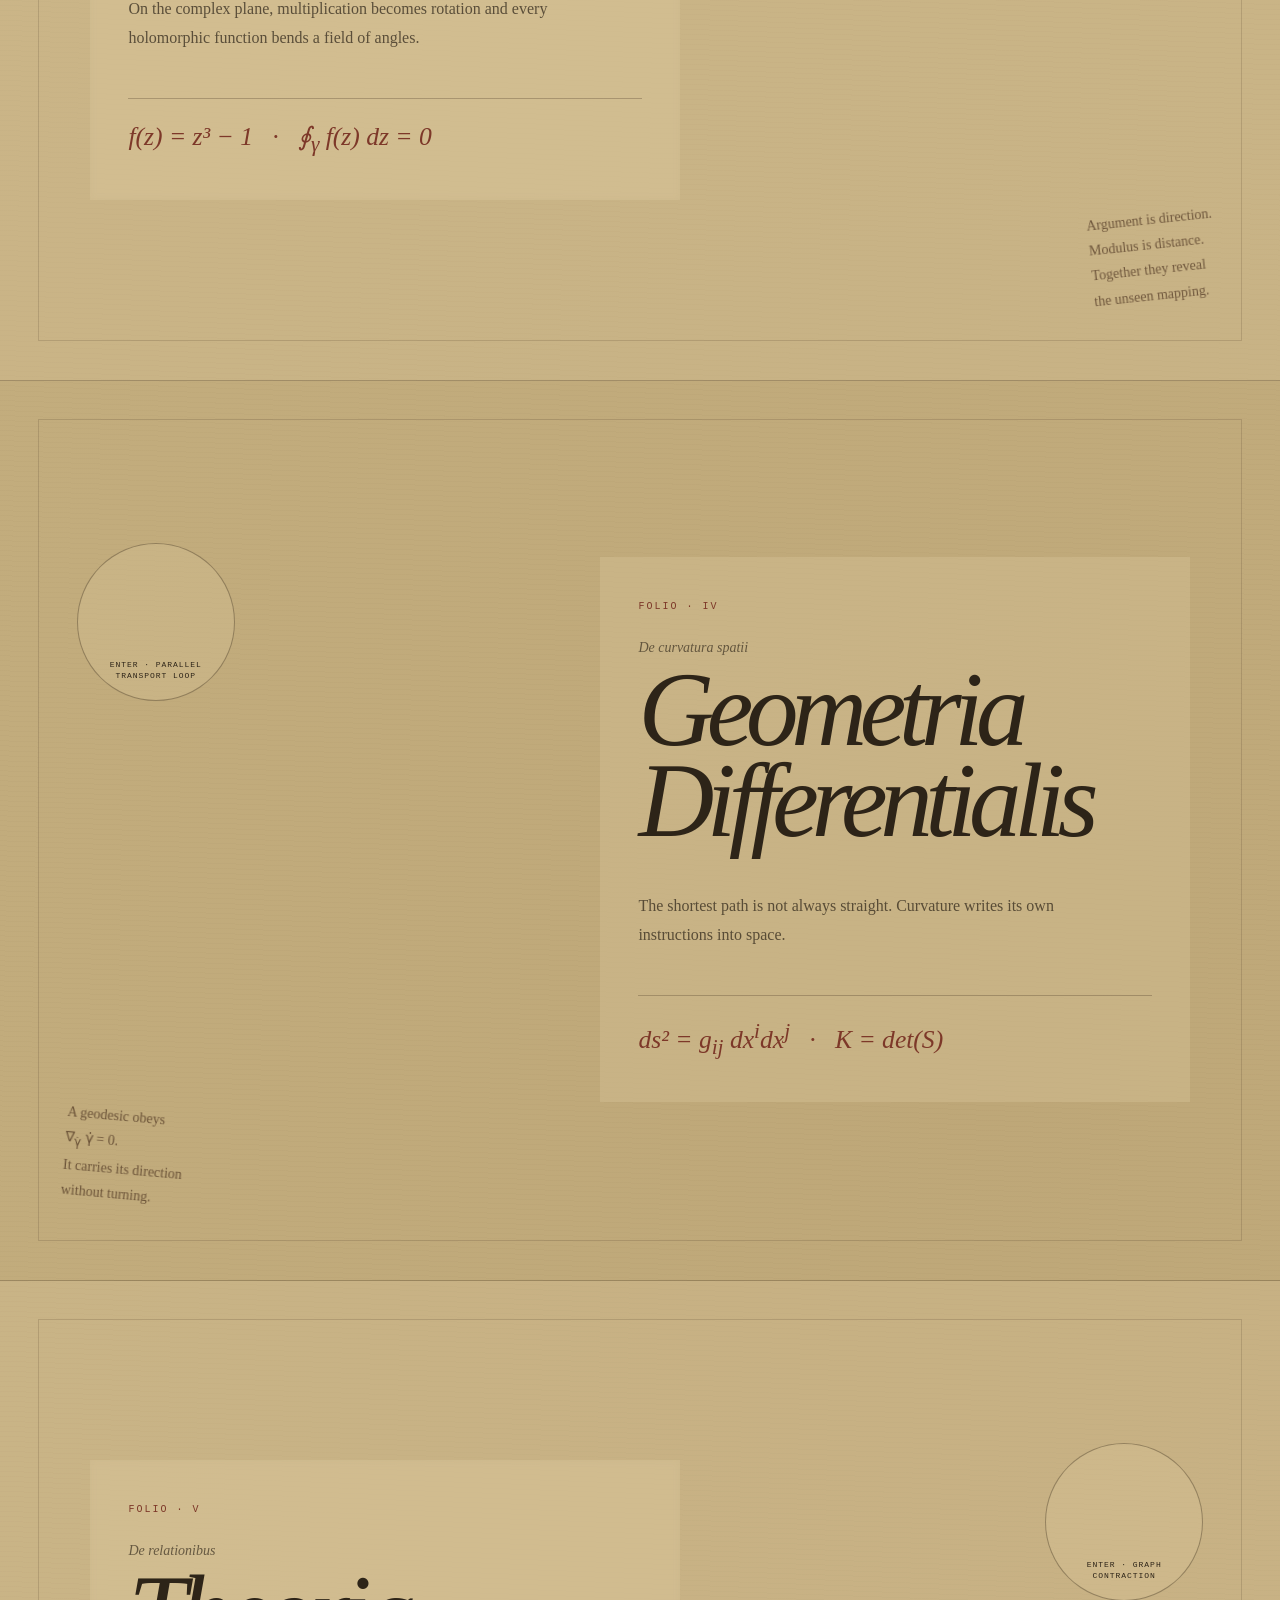
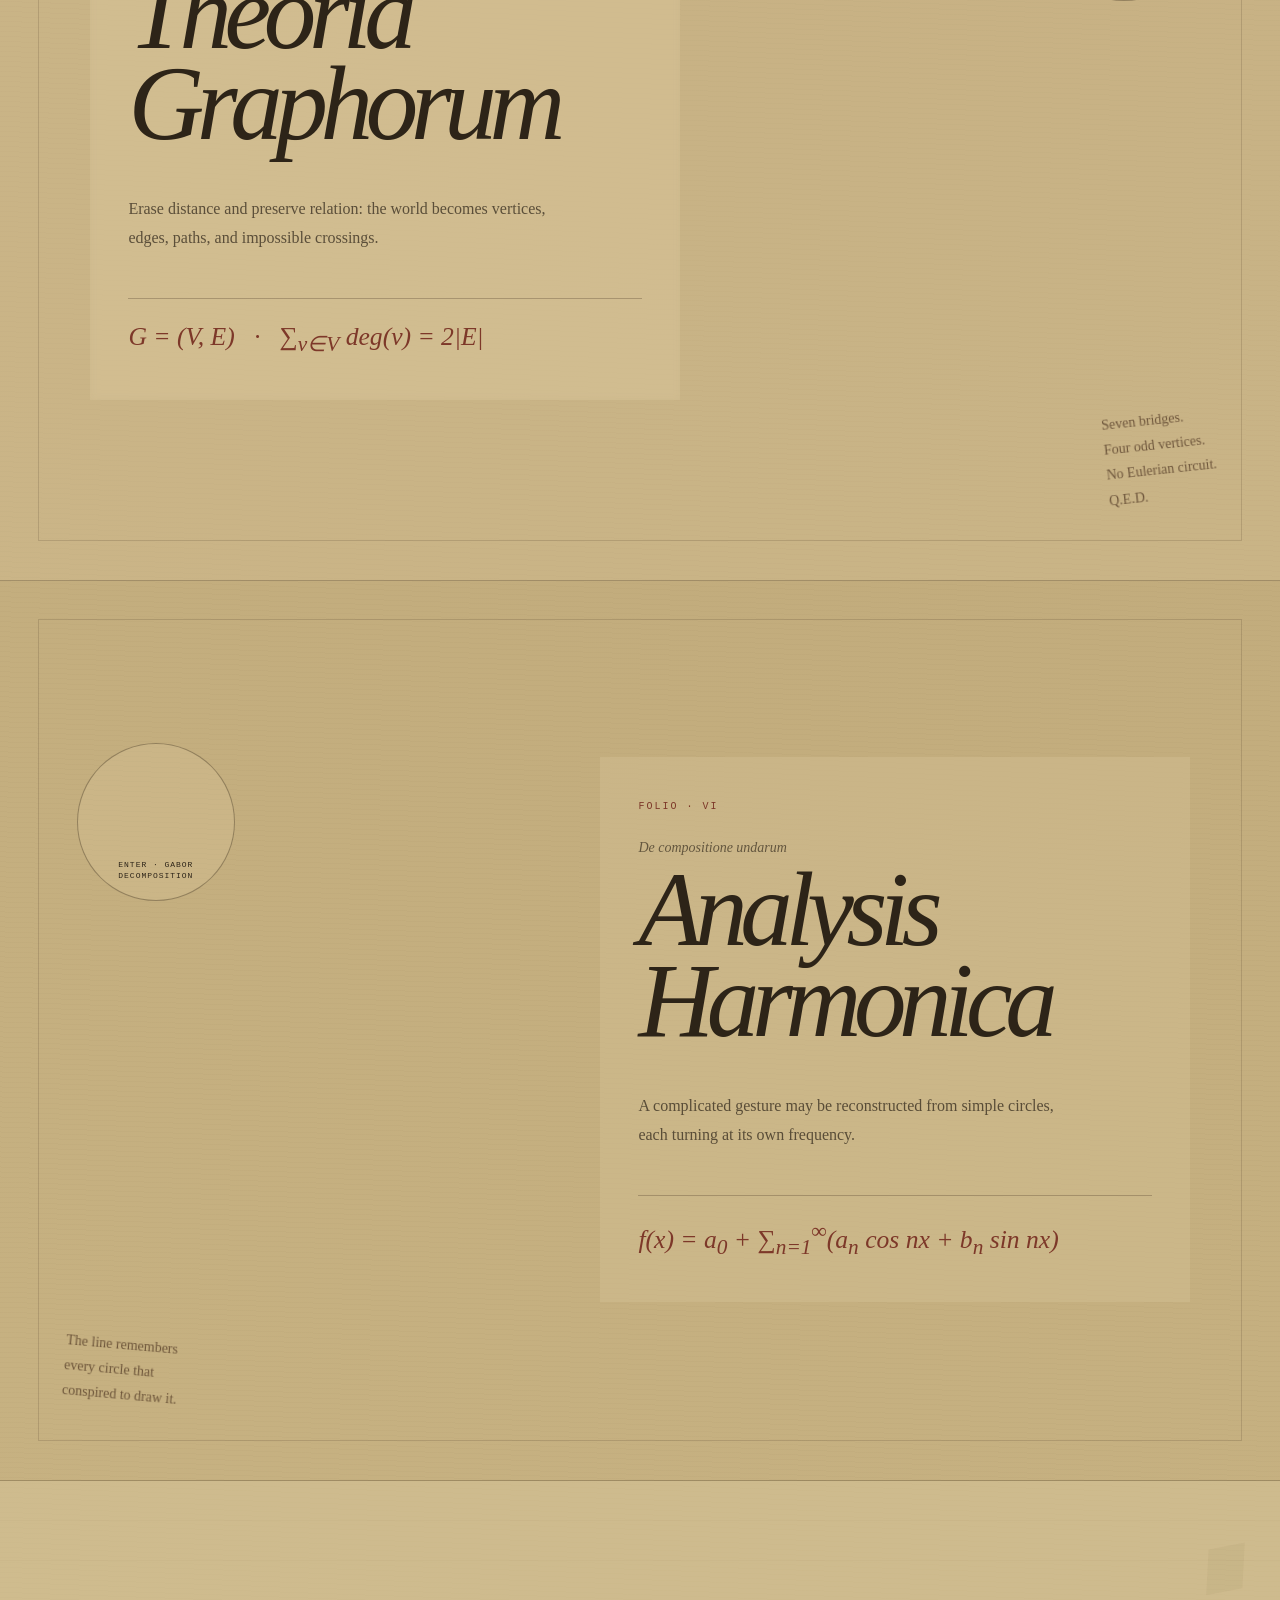
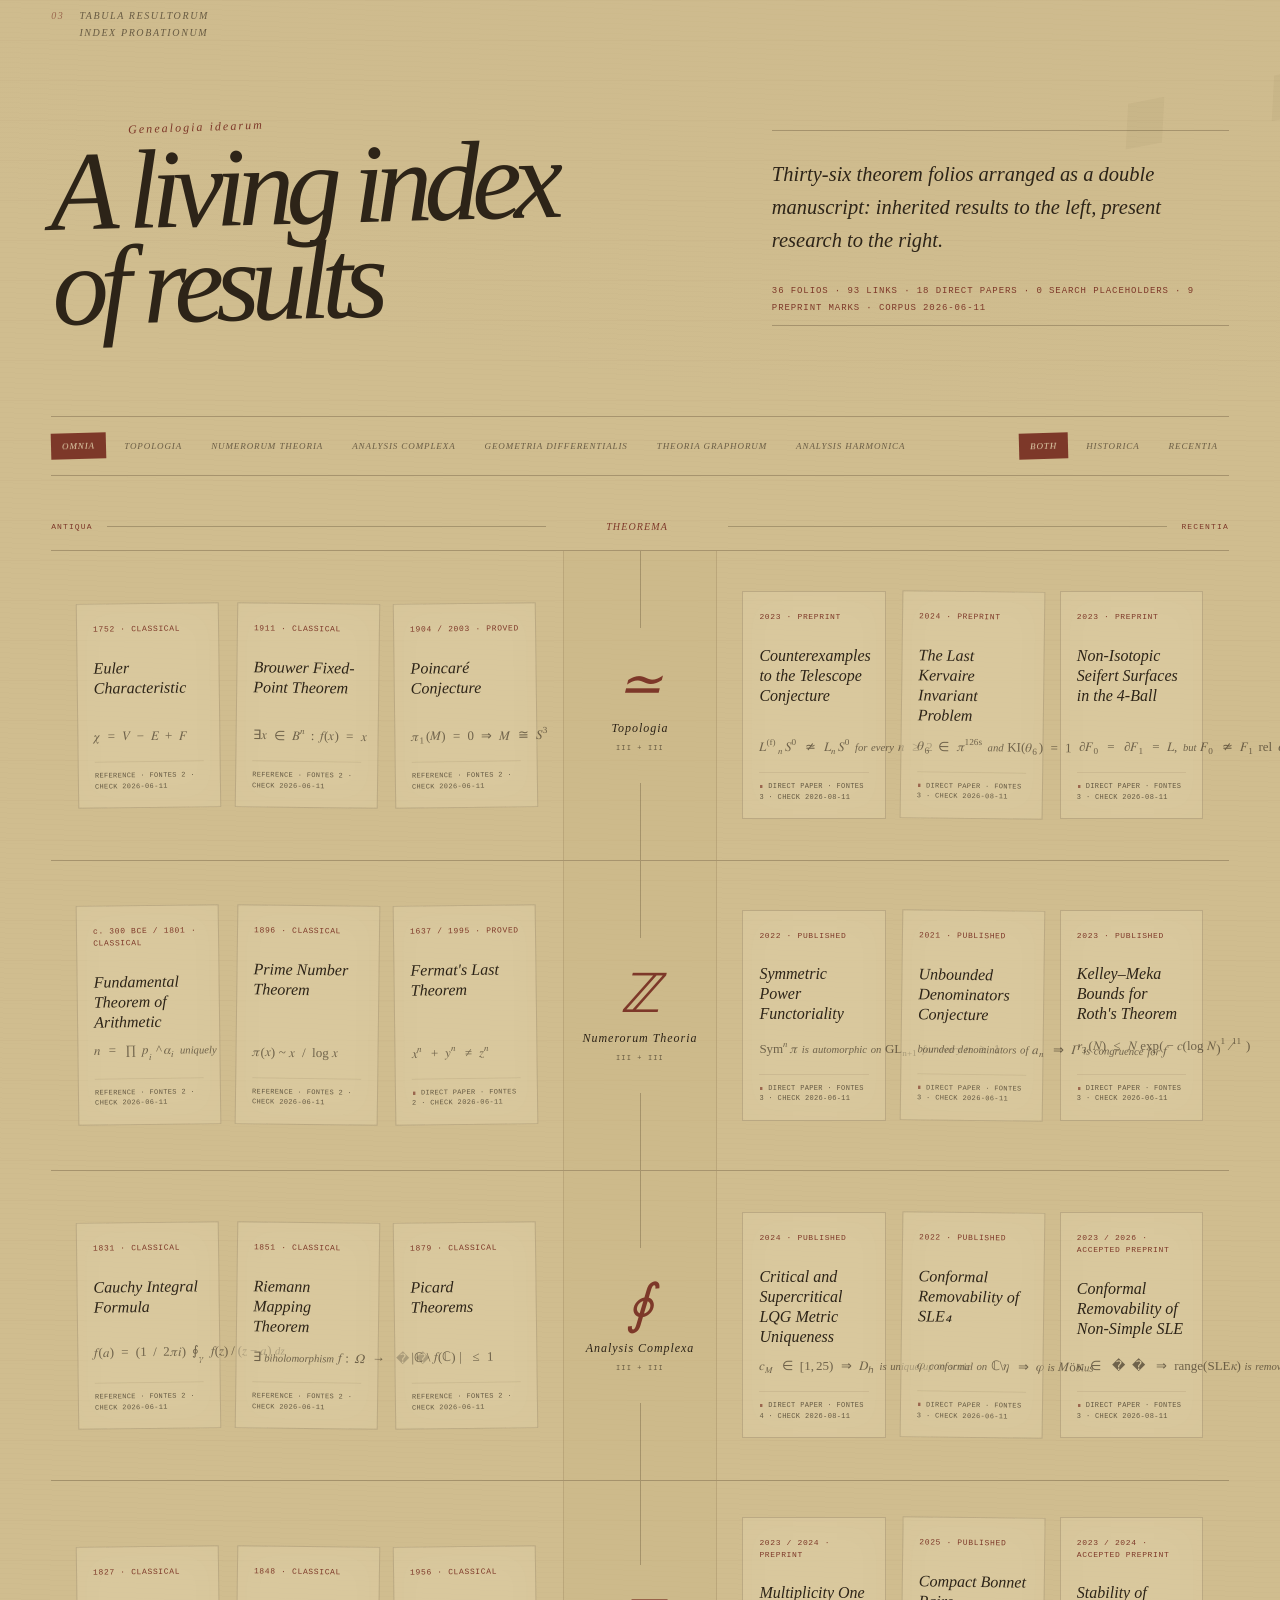
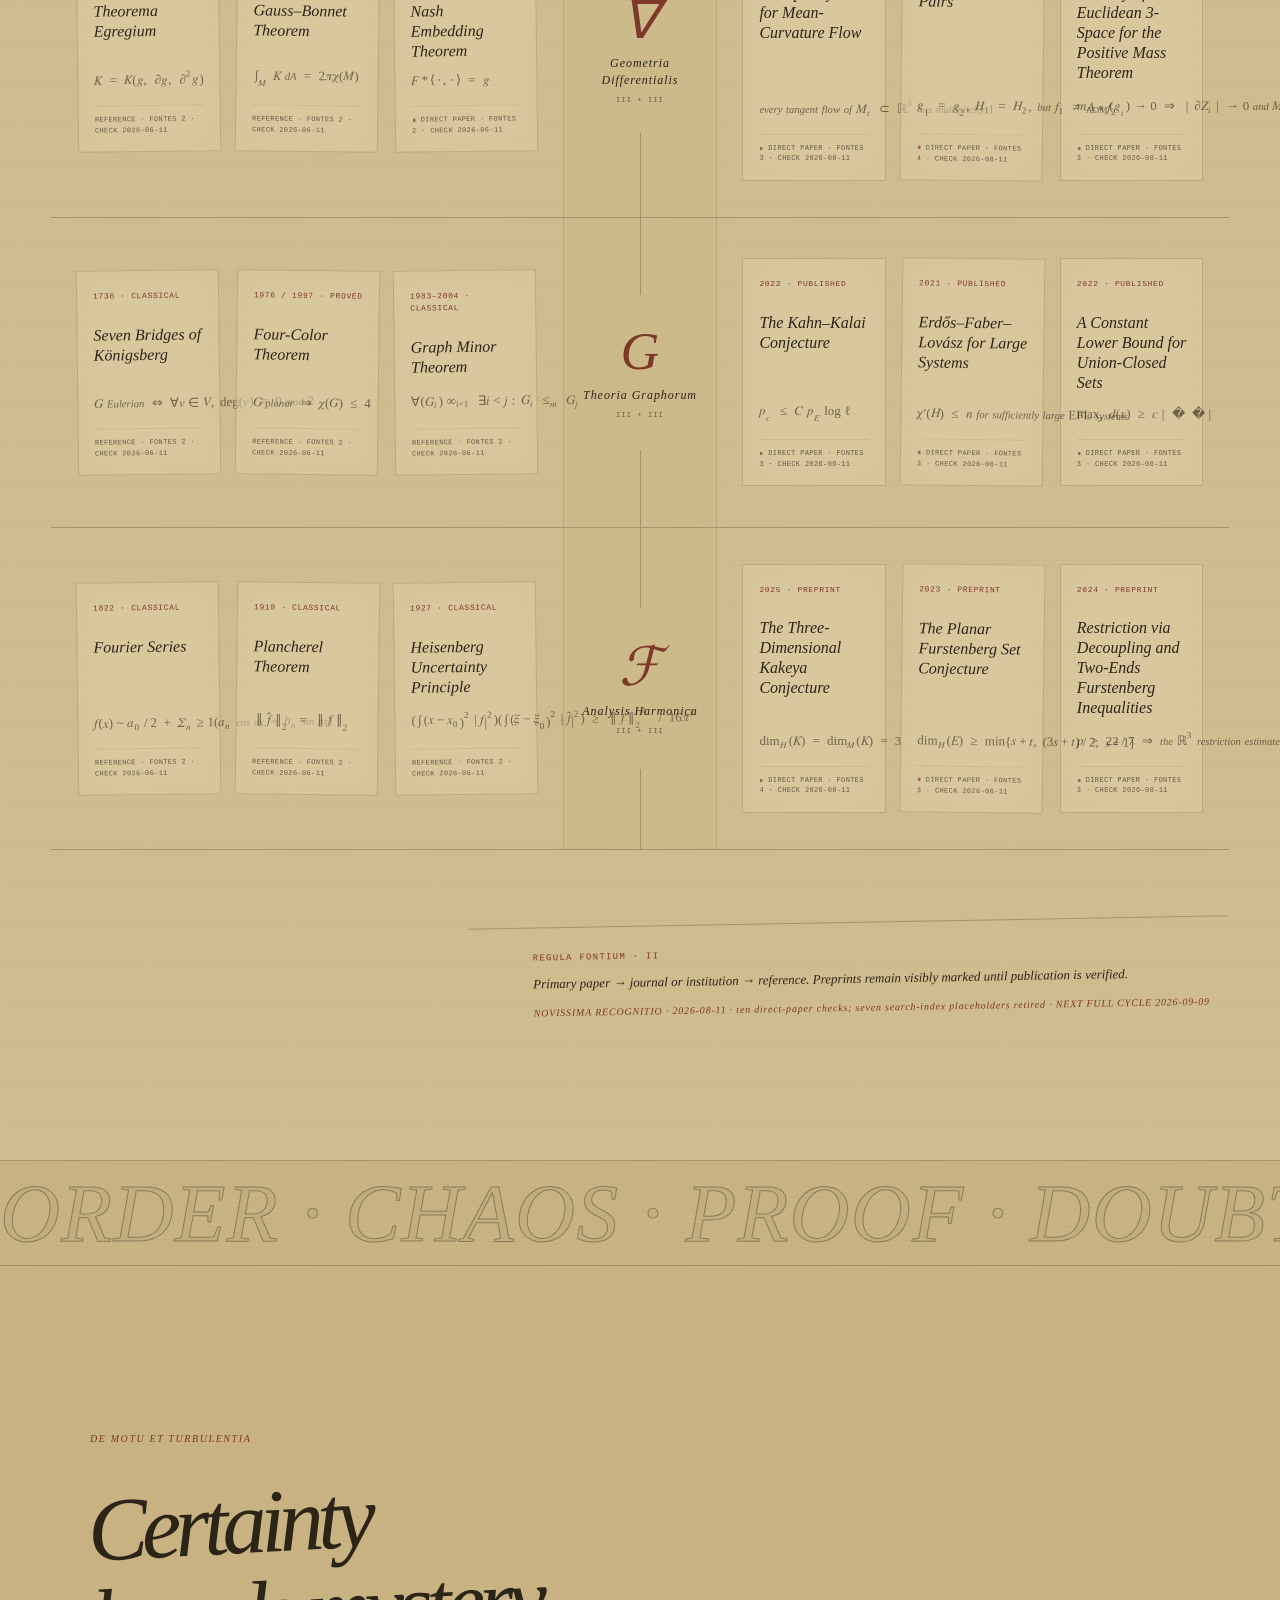
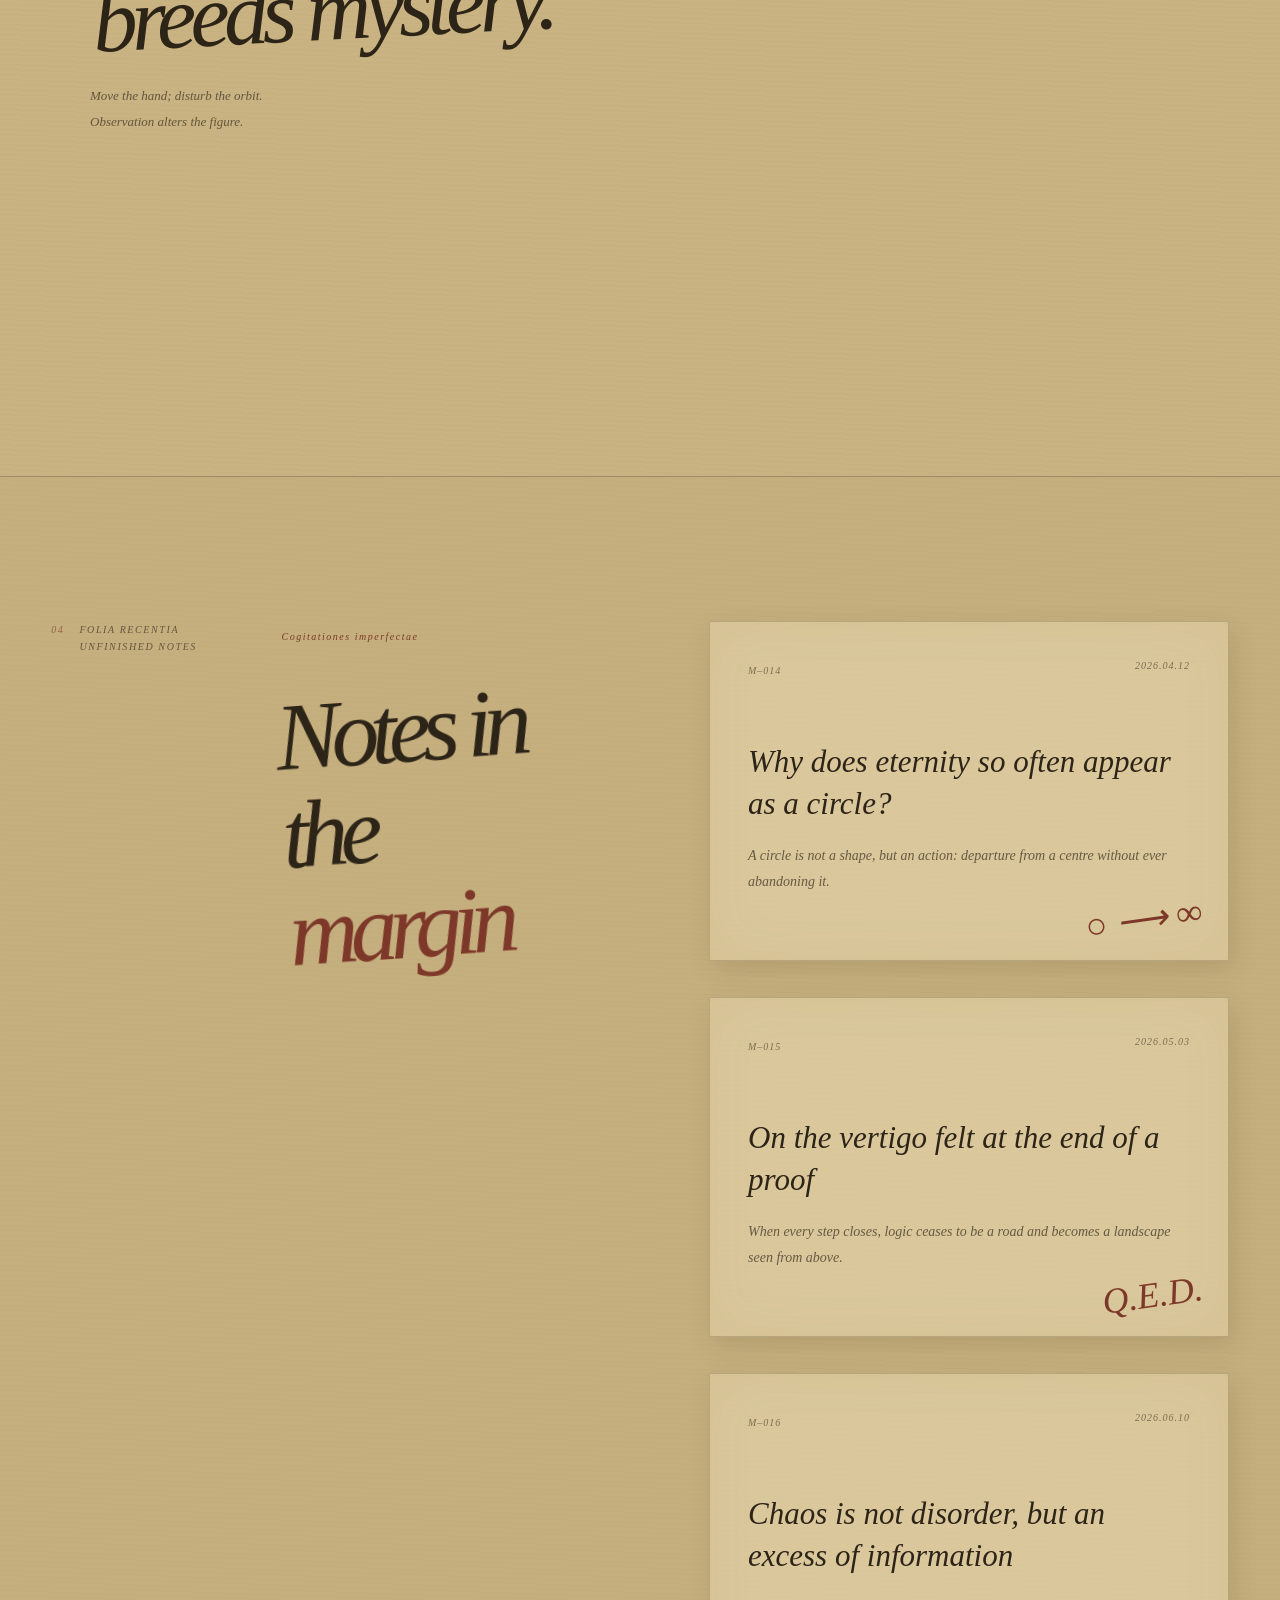
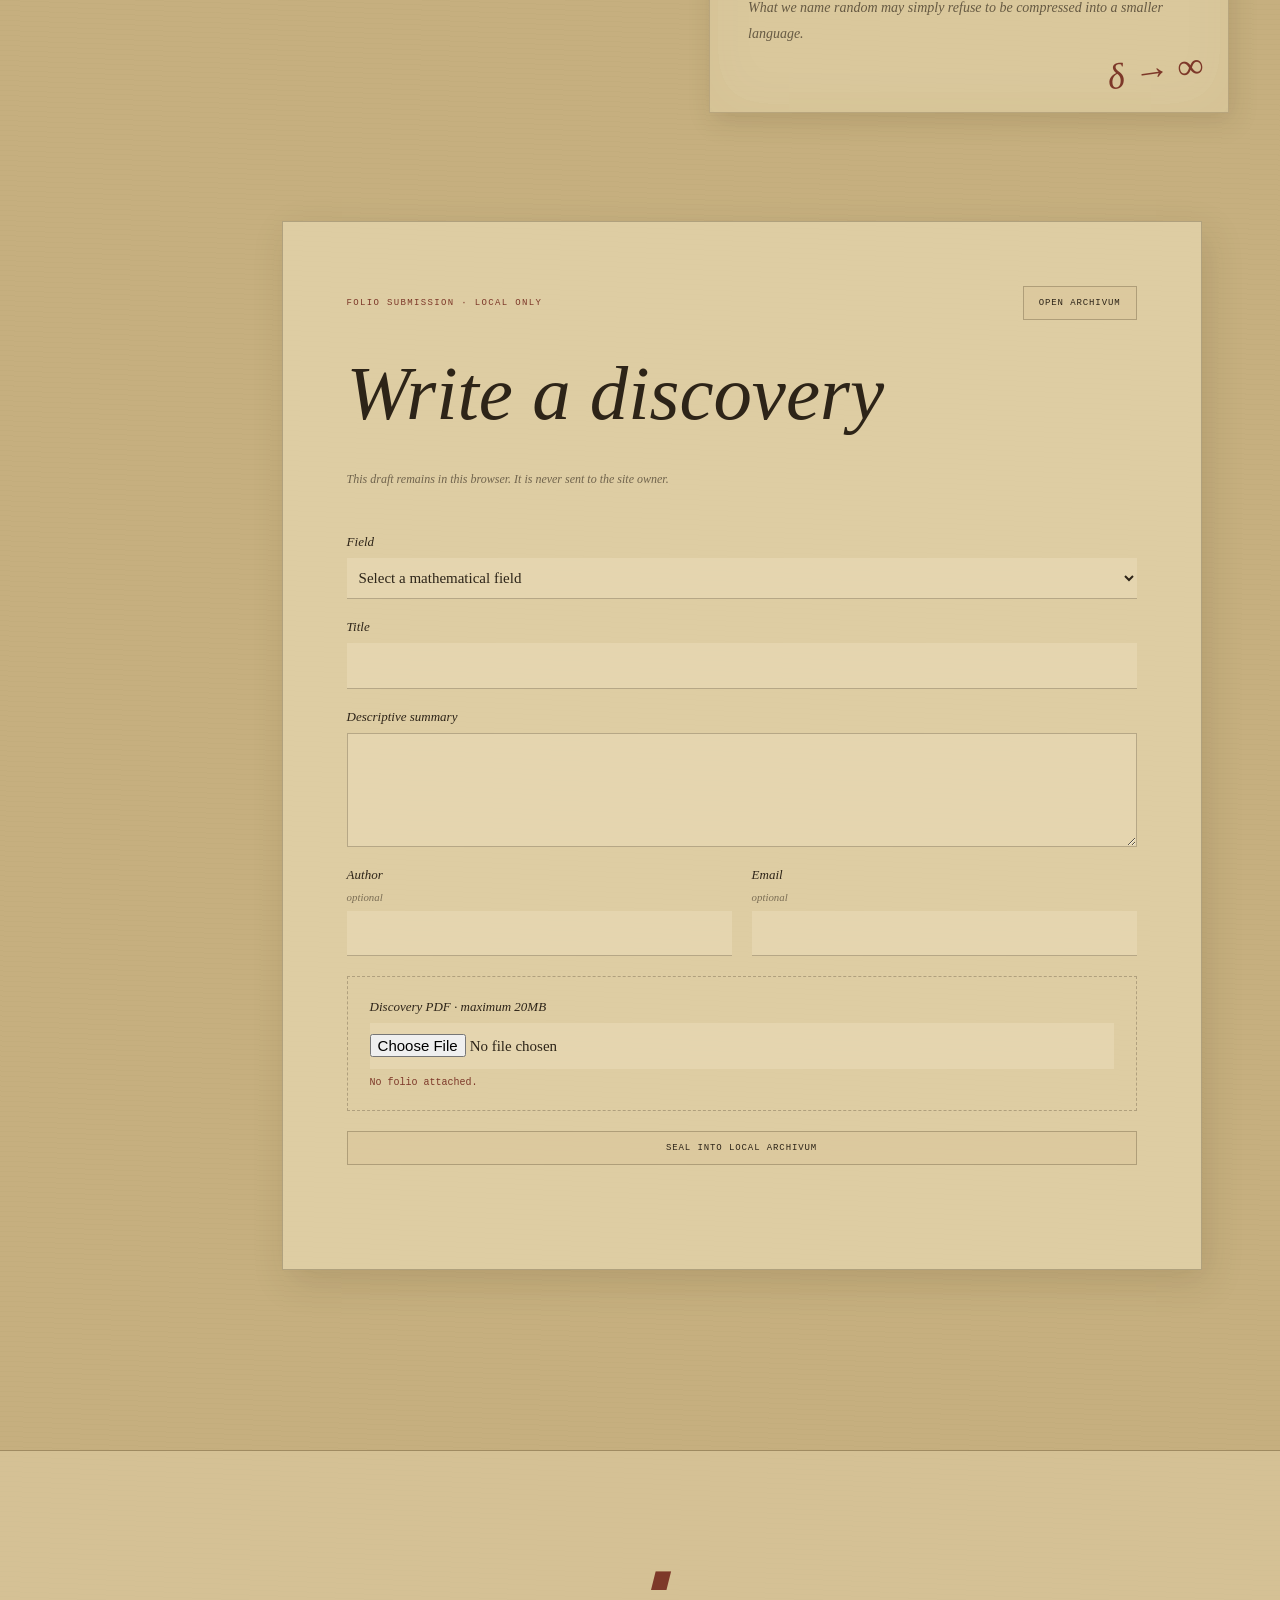
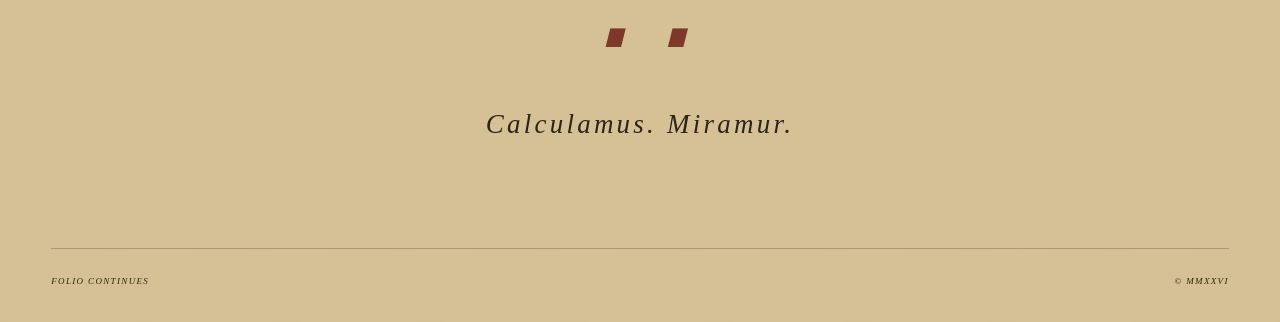
==== commit b8858055: "Render result formulas as semantic MathML" ====
--- a/index.html
+++ b/index.html
@@ -313,6 +313,7 @@
   </footer>
 
   <script src="results-data.js"></script>
+  <script src="mathml.js"></script>
   <script src="catalog.js"></script>
   <script src="script.js"></script>
   <script src="portals.js"></script>
--- a/style.css
+++ b/style.css
@@ -14,6 +14,7 @@
 
 * { box-sizing: border-box; }
 html { scroll-behavior: smooth; }
+section[id] { scroll-margin-top: 82px; }
 body {
   margin: 0;
   color: var(--ink);
@@ -378,8 +379,11 @@
 .catalog-result:hover, .catalog-result:focus-visible { position: relative; z-index: 2; outline: 1px solid var(--red-ink); background: rgba(236,220,184,.9); box-shadow: 5px 9px 28px rgba(62,39,18,.14); transform: translateY(-5px) rotate(0); }
 .catalog-result-meta { color: var(--red-ink); font: 8px/1.5 var(--mono); letter-spacing: .08em; }
 .catalog-result strong { margin: 2.5vh 0 1.5vh; font: italic clamp(16px, 1.25vw, 21px)/1.25 var(--serif); }
-.catalog-result em { margin-top: auto; color: var(--ink-soft); font: italic 13px/1.45 var(--math); overflow-wrap: anywhere; }
+.catalog-result-formula { margin-top: auto; color: var(--ink-soft); font: 13px/1.45 var(--math); overflow-wrap: anywhere; }
+.catalog-result-formula math { display: inline; font-family: var(--math); font-size: 1em; }
+.catalog-result-formula mtext { font: italic .82em var(--serif); }
 .catalog-result small { margin-top: 2vh; padding-top: 8px; border-top: 1px solid rgba(65,44,23,.13); font: 7px/1.5 var(--mono); letter-spacing: .05em; opacity: .68; }
+.catalog-result[data-provenance="direct"] small::before { content: "∎ "; color: var(--red-ink); }
 .catalog-domain-axis { position: relative; display: grid; place-content: center; gap: 8px; text-align: center; border-inline: 1px solid rgba(61,42,22,.13); background: rgba(188,162,108,.1); }
 .catalog-domain-axis::before, .catalog-domain-axis::after { content: ""; position: absolute; left: 50%; width: 1px; height: 25%; background: var(--line); }
 .catalog-domain-axis::before { top: 0; }
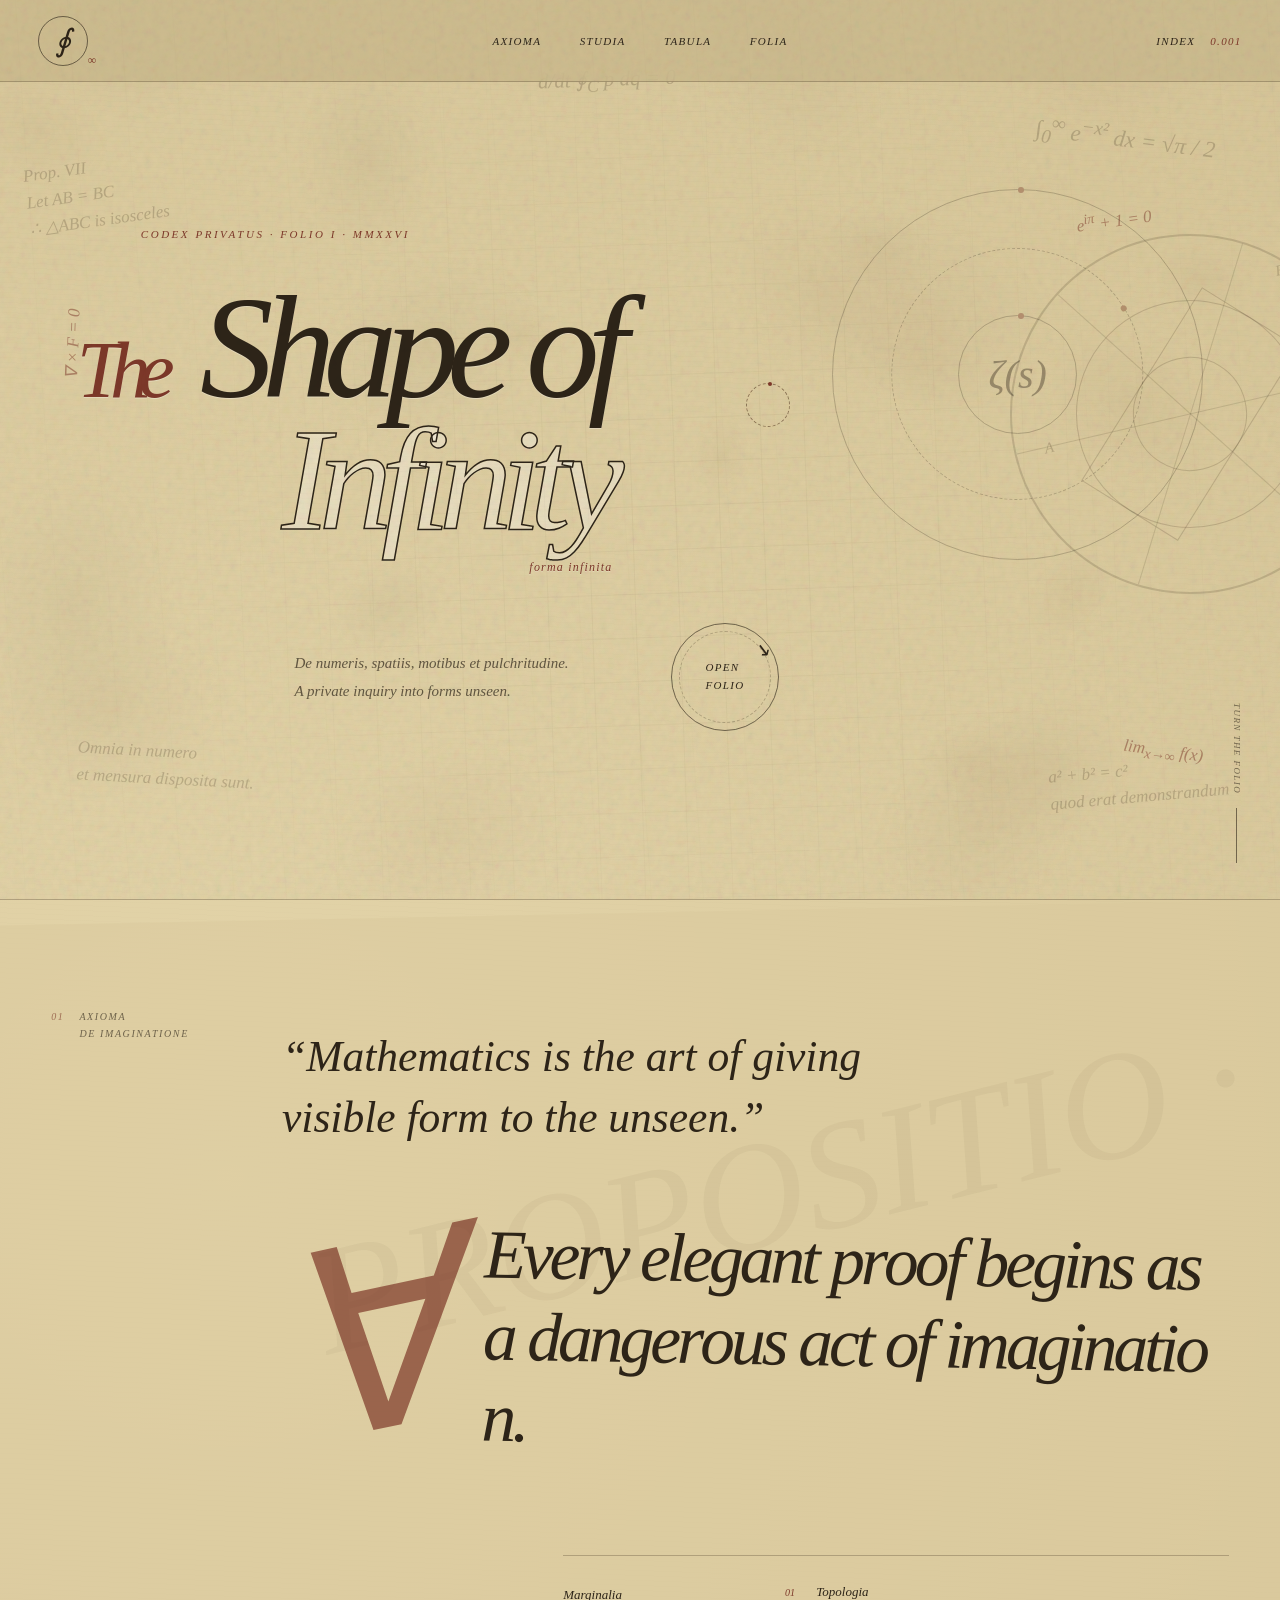
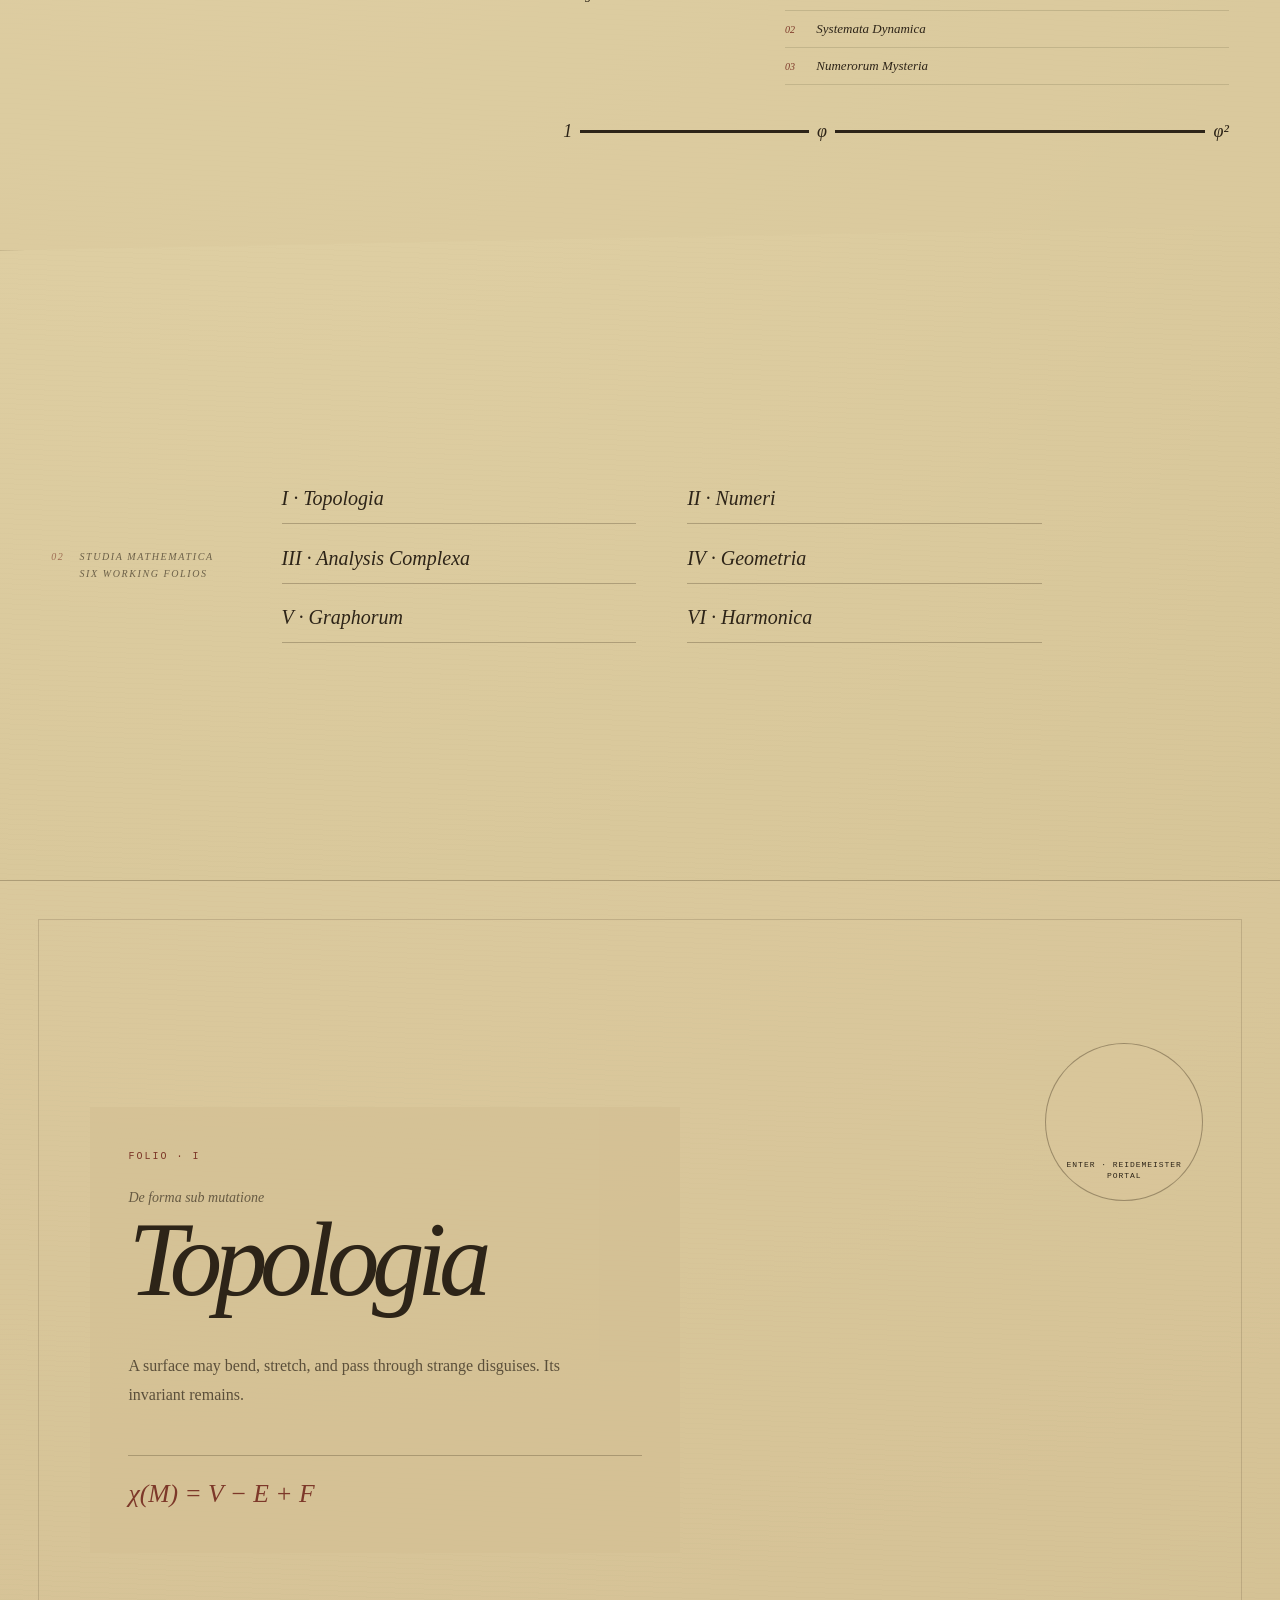
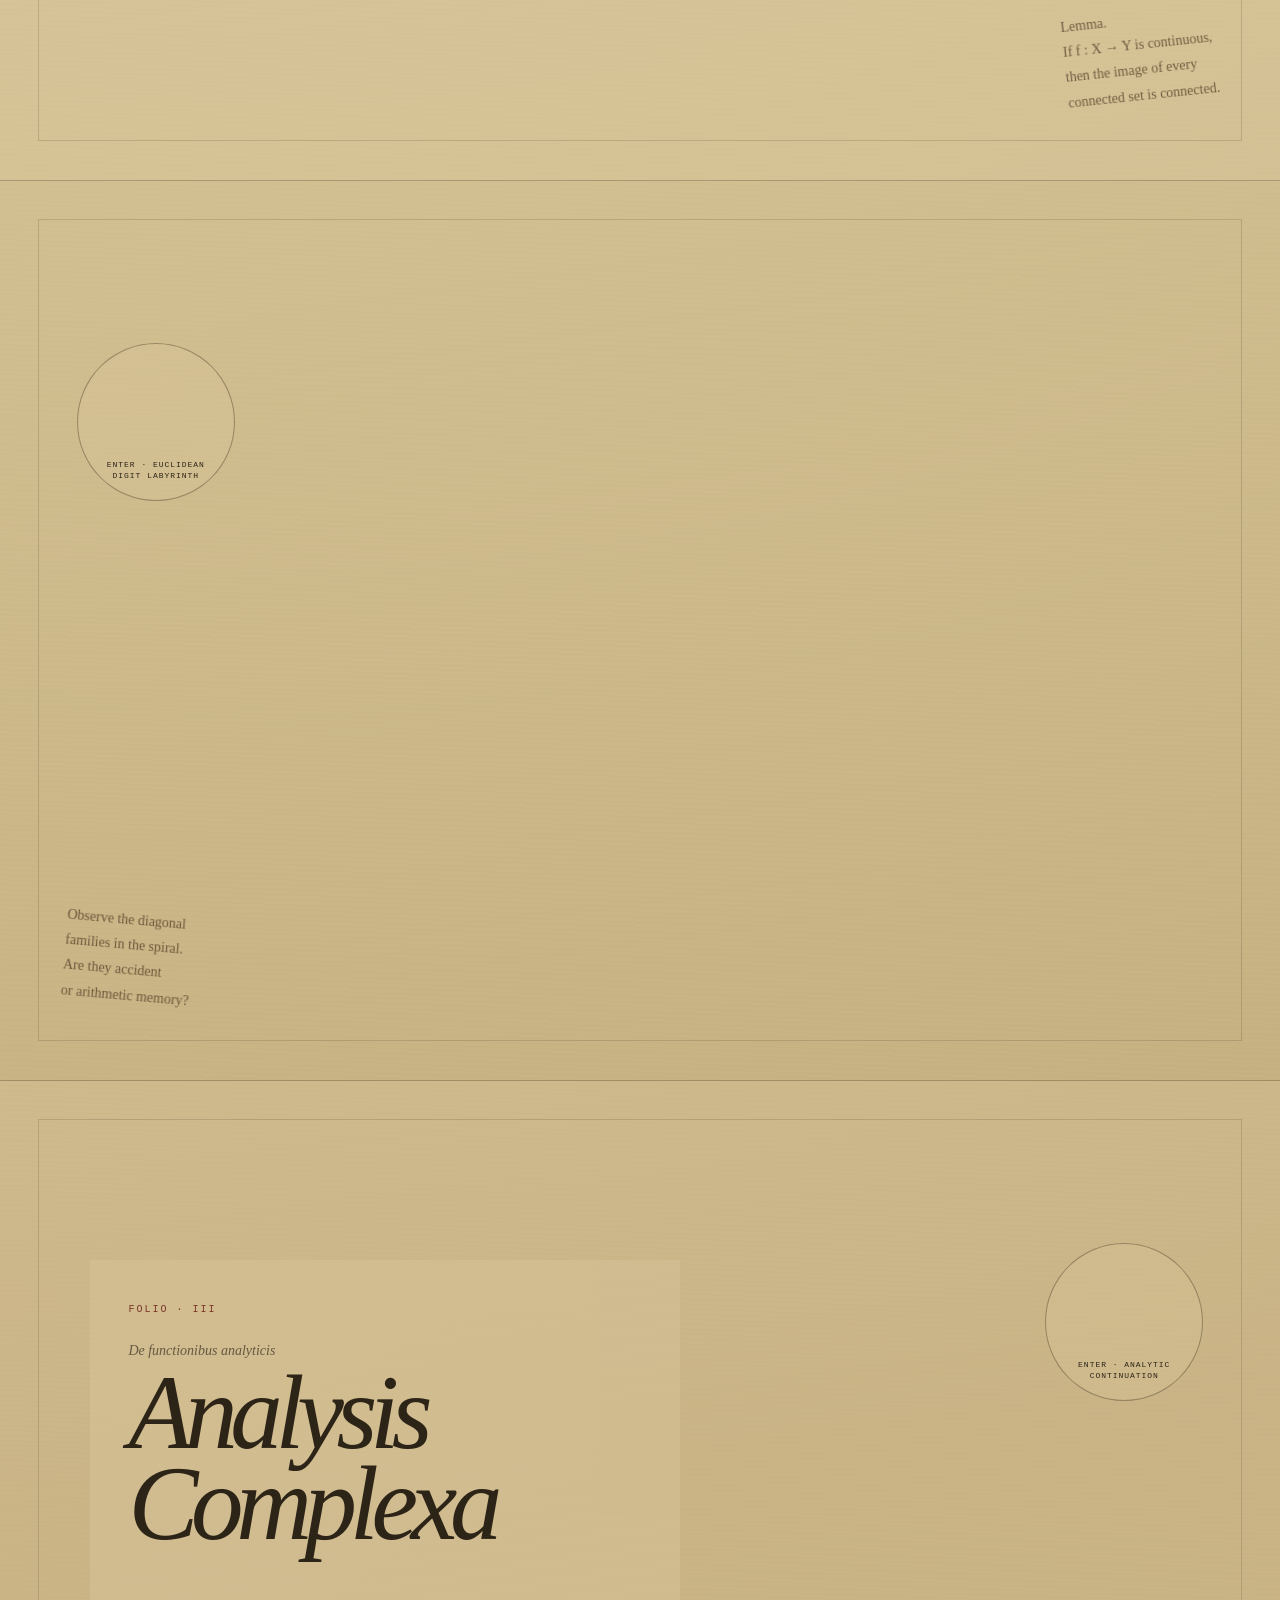
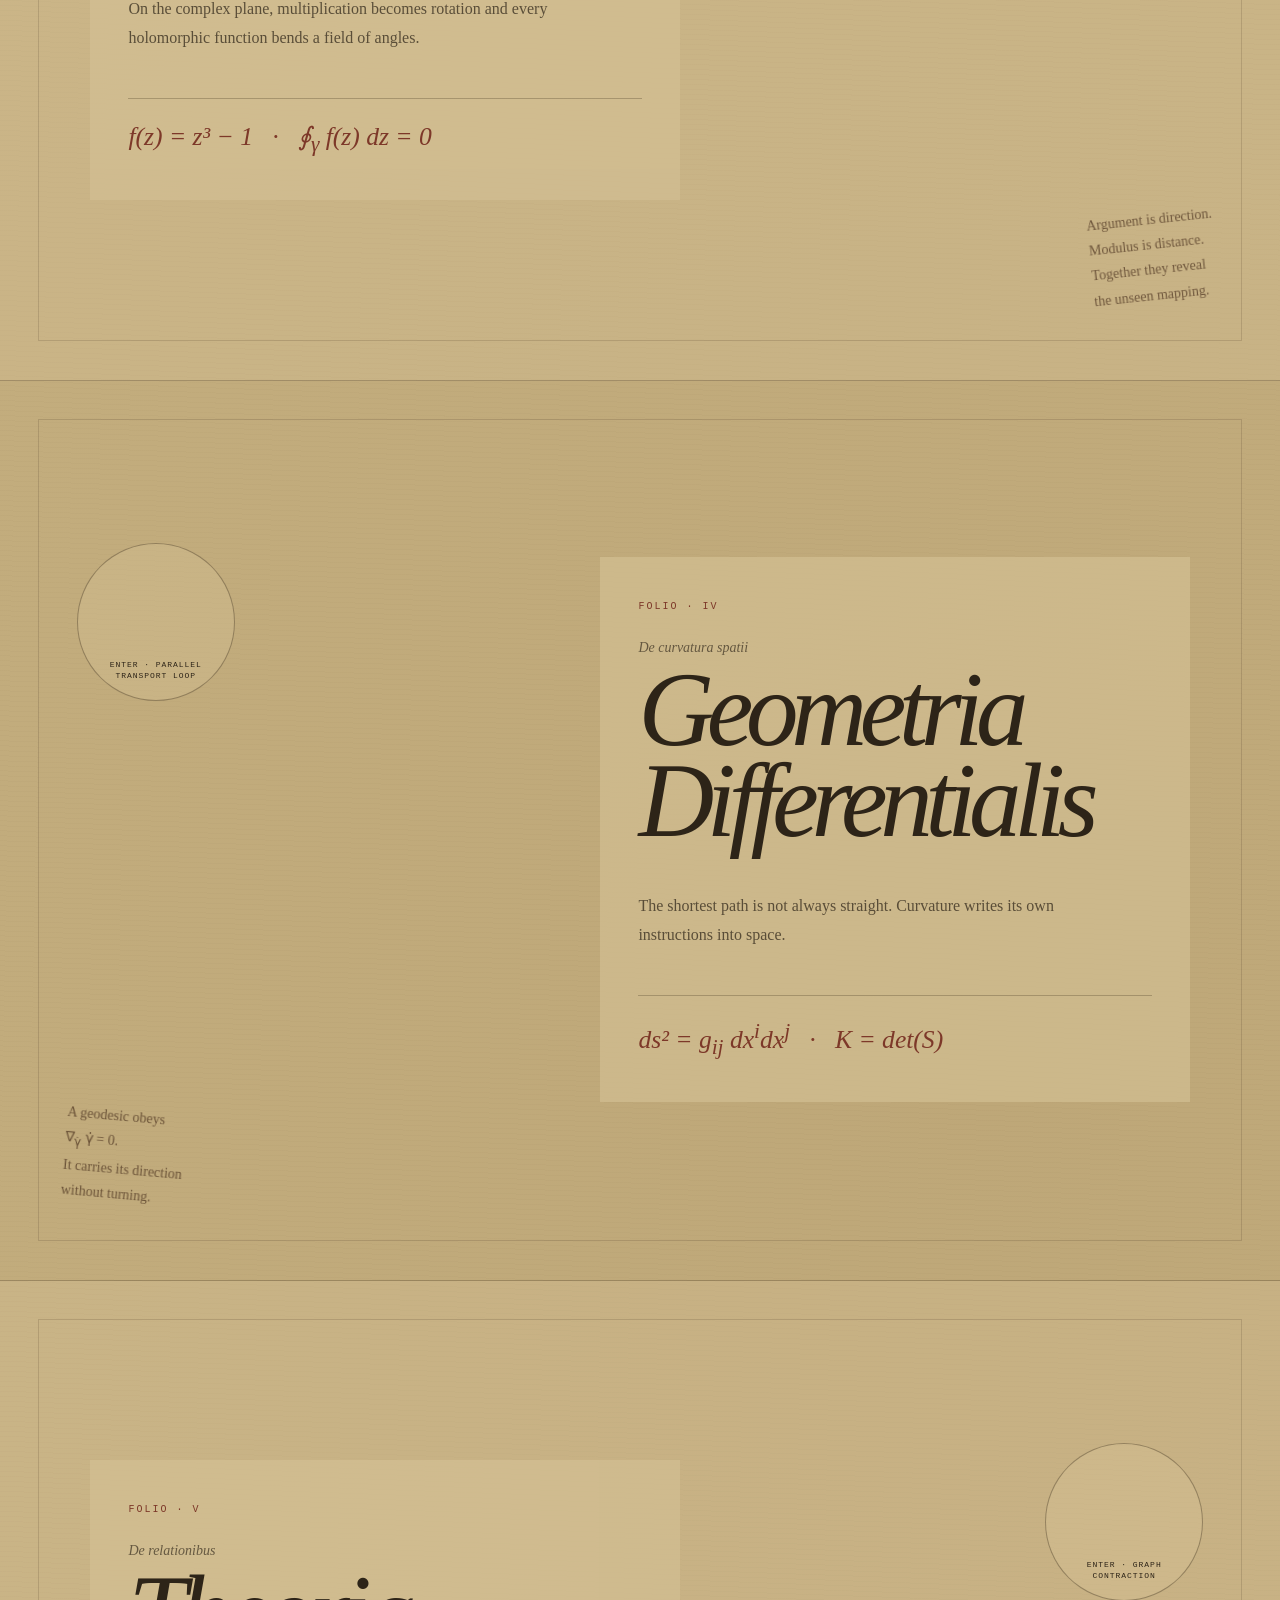
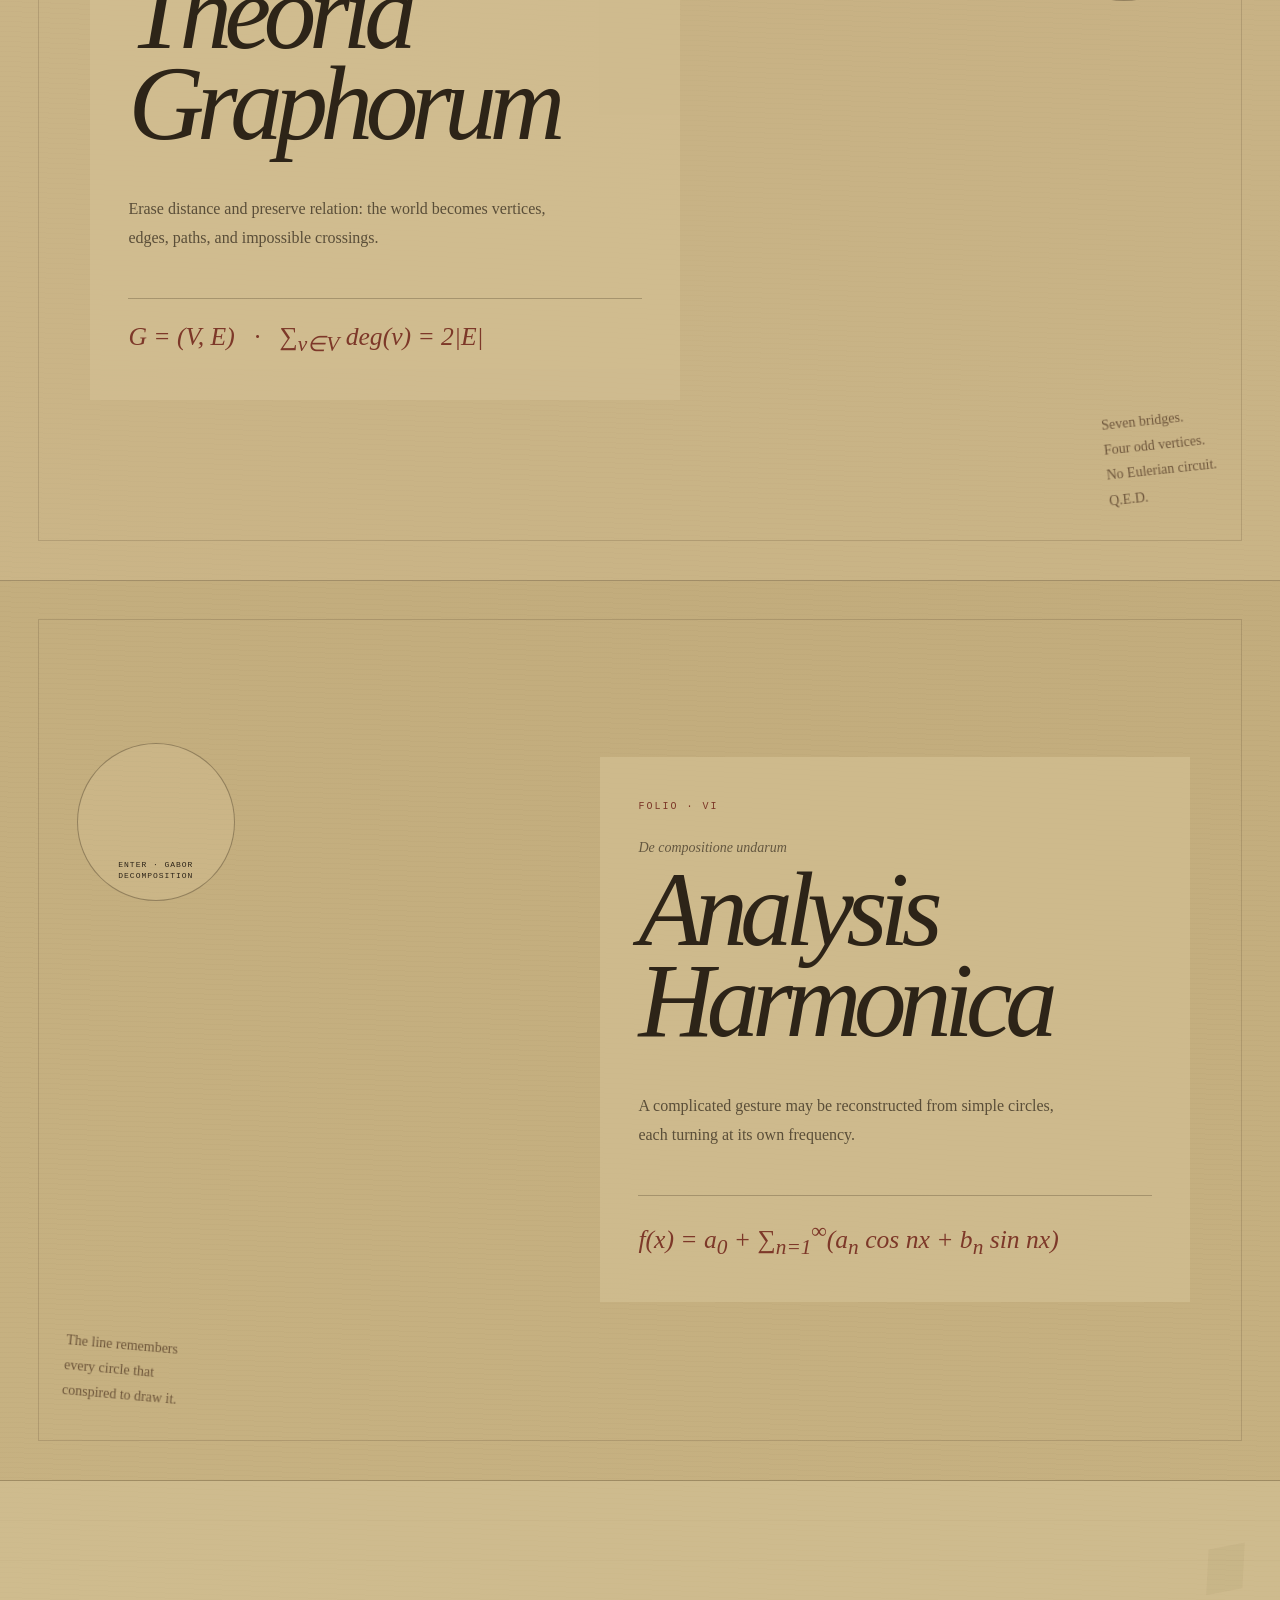
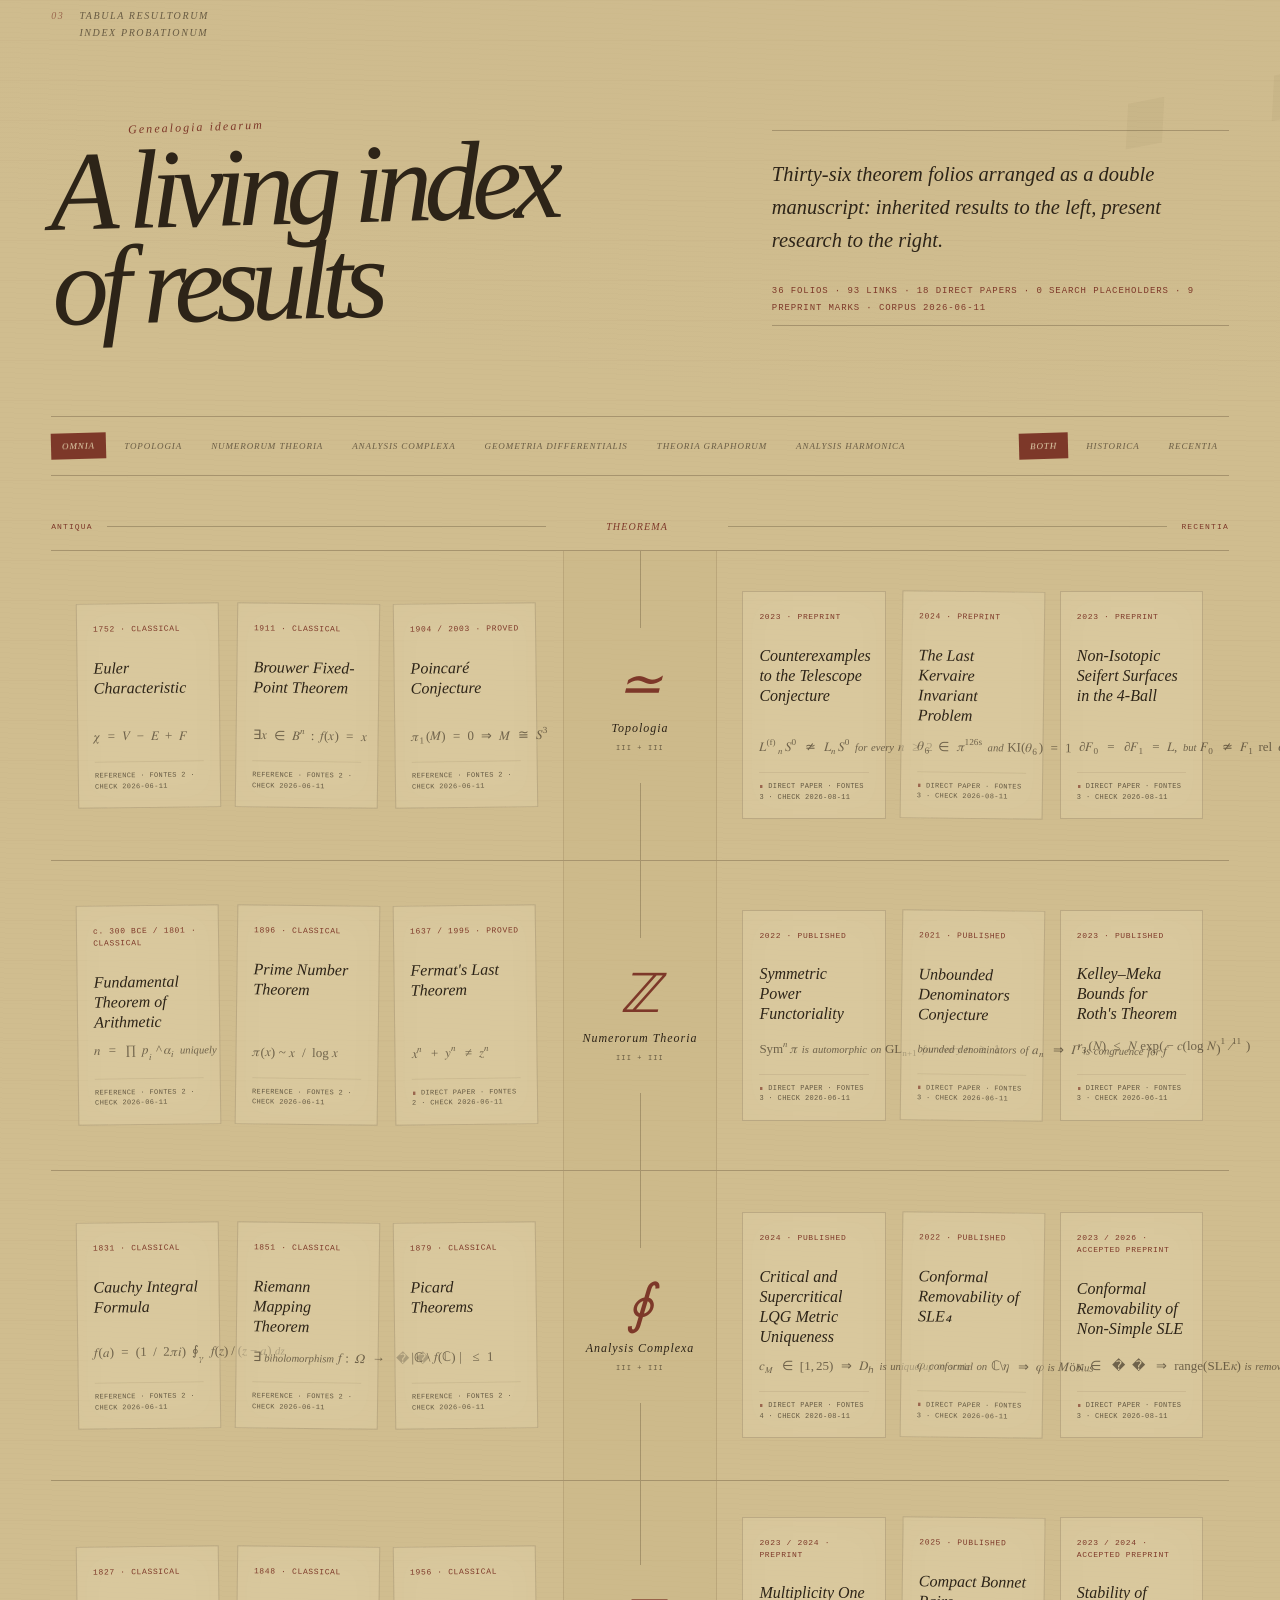
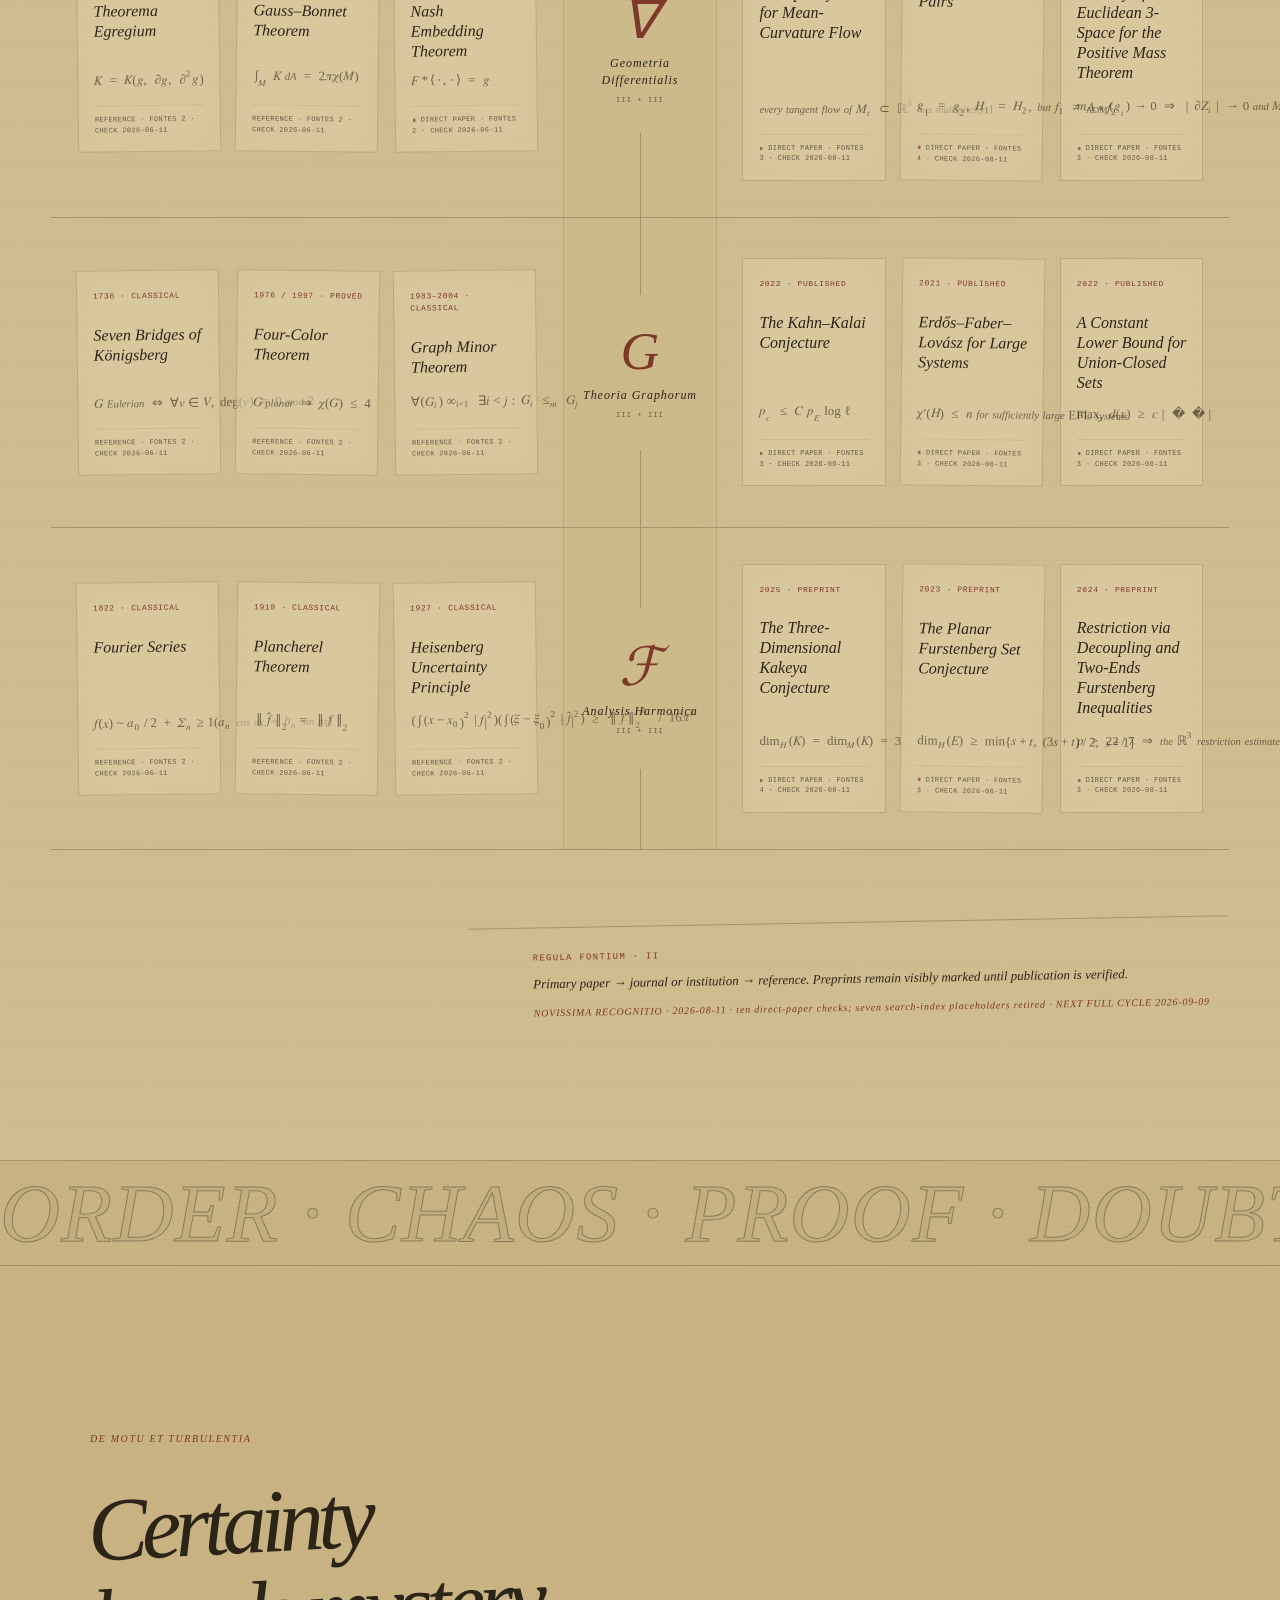
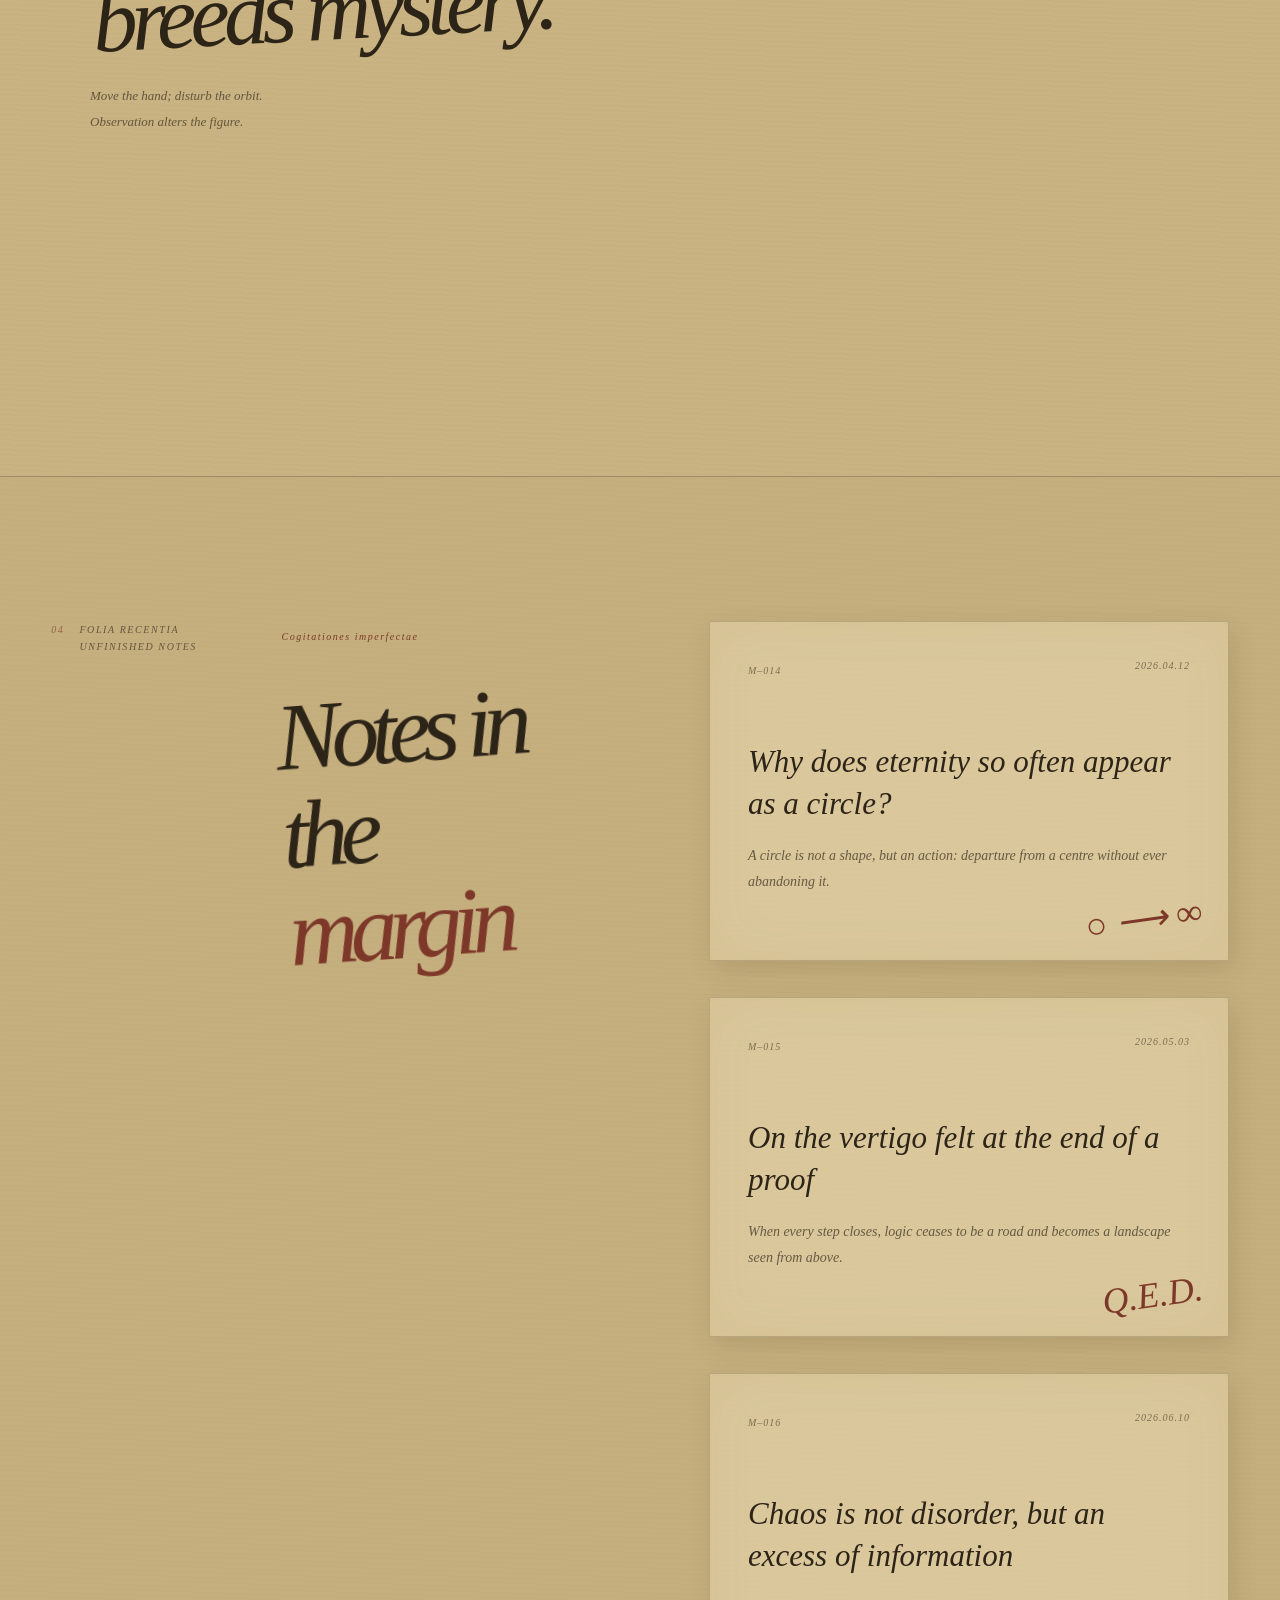
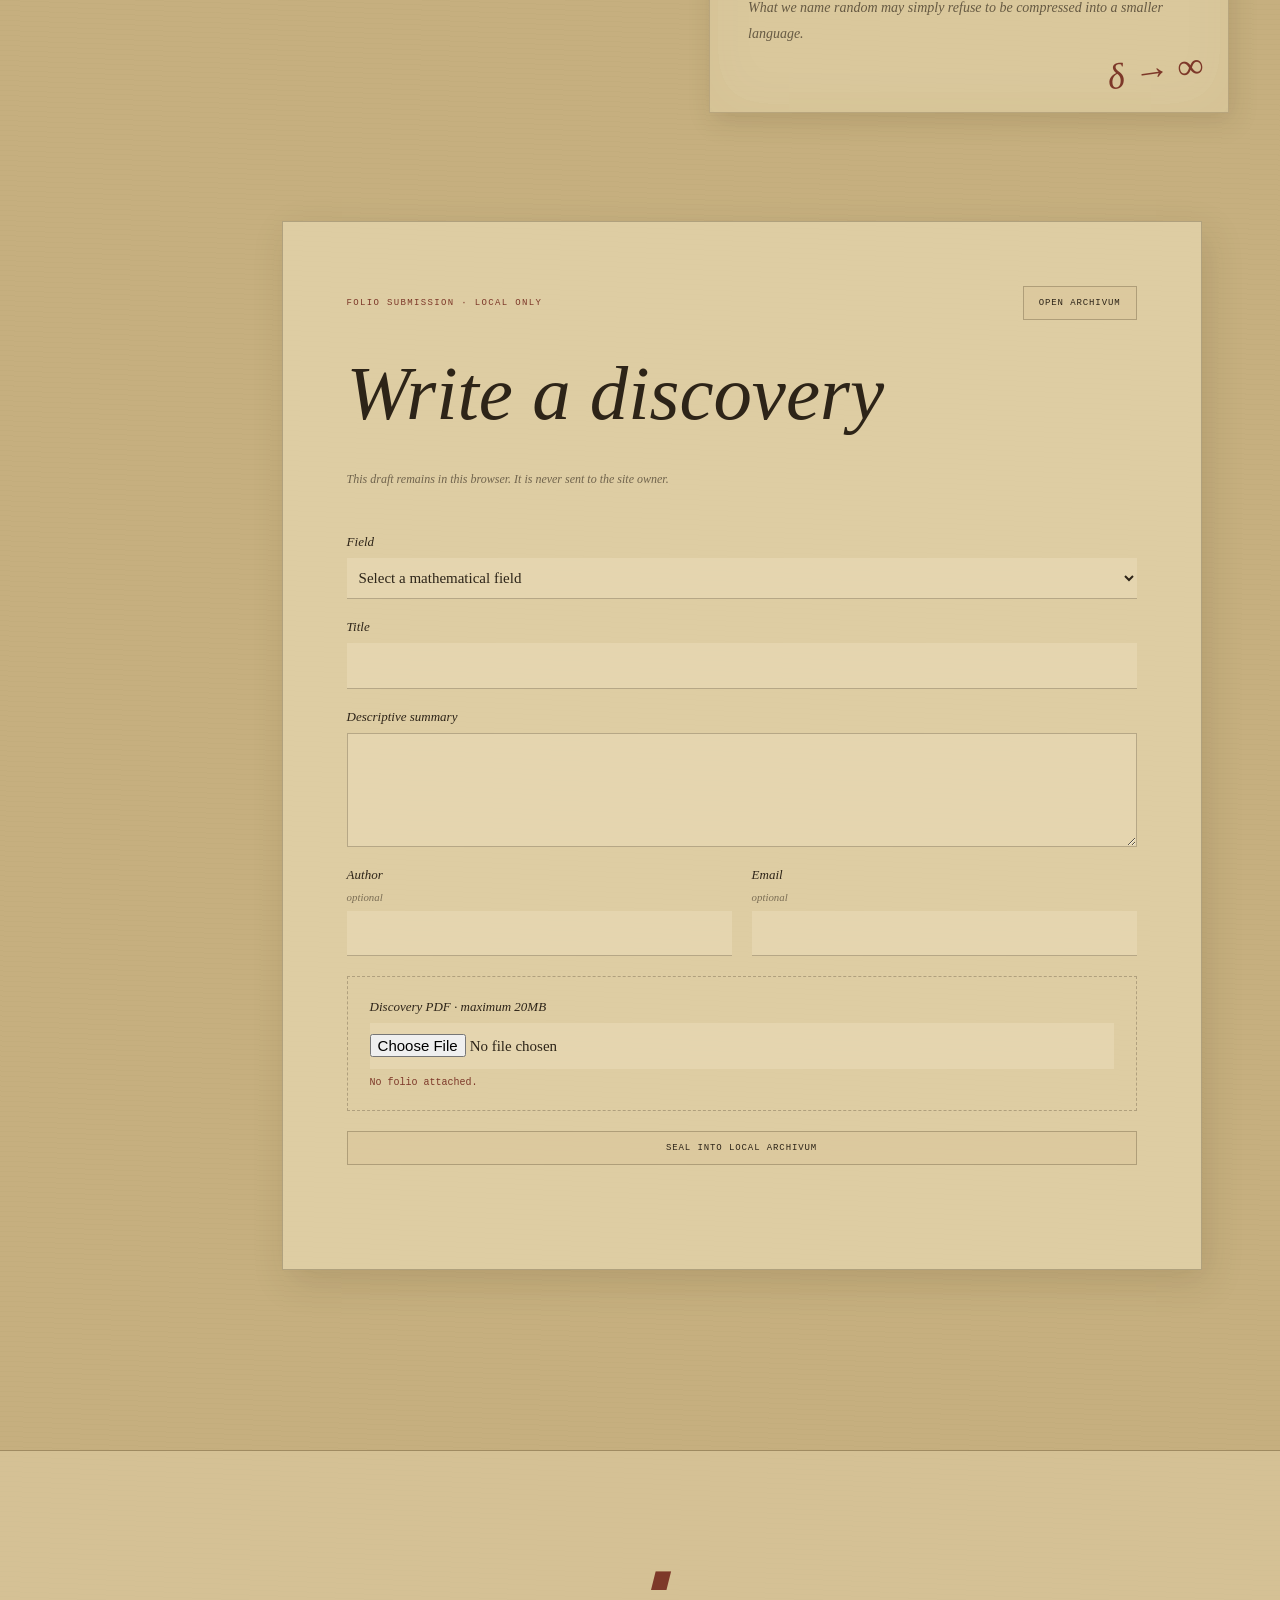
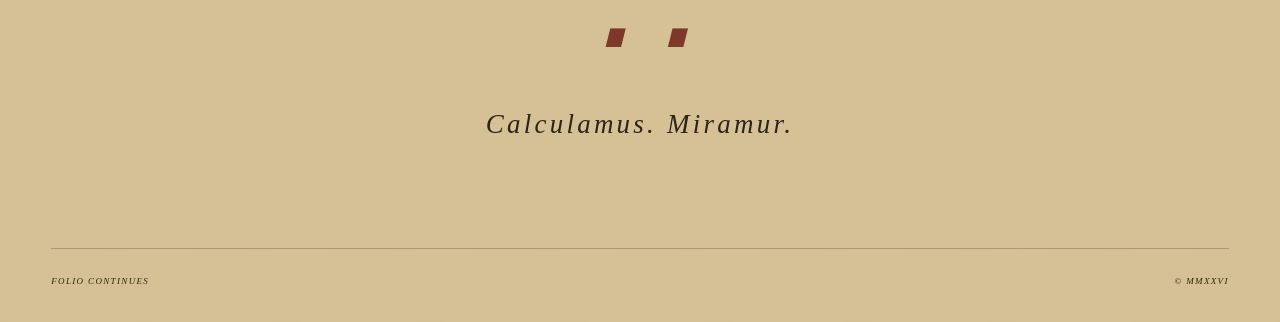
==== commit 98ec7155: "Version static assets for reliable Pages updates" ====
--- a/index.html
+++ b/index.html
@@ -6,7 +6,7 @@
   <meta name="theme-color" content="#cbb98e">
   <title>Codex Infinitum · A Mathematical Manuscript</title>
   <link rel="icon" href="data:,">
-  <link rel="stylesheet" href="style.css">
+  <link rel="stylesheet" href="style.css?v=20260811.2">
 </head>
 <body>
   <canvas id="fluid" aria-hidden="true"></canvas>
@@ -312,11 +312,11 @@
     <div class="footer-meta"><span>FOLIO CONTINUES</span><span>© MMXXVI</span></div>
   </footer>
 
-  <script src="results-data.js"></script>
-  <script src="mathml.js"></script>
-  <script src="catalog.js"></script>
-  <script src="script.js"></script>
-  <script src="portals.js"></script>
-  <script src="submissions.js"></script>
+  <script src="results-data.js?v=20260811.2"></script>
+  <script src="mathml.js?v=20260811.2"></script>
+  <script src="catalog.js?v=20260811.2"></script>
+  <script src="script.js?v=20260811.2"></script>
+  <script src="portals.js?v=20260811.2"></script>
+  <script src="submissions.js?v=20260811.2"></script>
 </body>
 </html>
--- a/style.css
+++ b/style.css
@@ -36,7 +36,6 @@
   z-index: 0;
   opacity: .46;
   pointer-events: none;
-  filter: sepia(1) contrast(1.05);
   mix-blend-mode: multiply;
 }
 .grain {
@@ -110,7 +109,7 @@
 .nav {
   position: fixed; z-index: 9; inset: 0 0 auto; height: 82px; padding: 0 3vw;
   border-bottom: 1px solid var(--line); display: grid; grid-template-columns: 1fr auto 1fr;
-  align-items: center; background: rgba(205,187,142,.54); backdrop-filter: blur(10px);
+  align-items: center; background: rgba(205,187,142,.9);
 }
 .sigil { width: 50px; height: 50px; display: grid; place-items: center; border: 1px solid var(--ink-soft); border-radius: 50%; position: relative; font: italic 31px var(--serif); }
 .sigil i { font: normal 12px var(--math); position: absolute; right: -9px; bottom: -3px; color: var(--red-ink); }
@@ -209,7 +208,7 @@
   pointer-events: none;
 }
 .domain-canvas { position: absolute; inset: 0; width: 100%; height: 100%; opacity: .72; mix-blend-mode: multiply; }
-.domain-copy { position: relative; z-index: 2; width: min(590px, 50vw); padding: 3vw; background: rgba(211,192,148,.46); backdrop-filter: blur(3px); }
+.domain-copy { position: relative; z-index: 2; width: min(590px, 50vw); padding: 3vw; background: rgba(211,192,148,.68); }
 .domain-page:nth-of-type(odd) .domain-copy { margin-left: auto; }
 .folio-number { font: 10px var(--mono); letter-spacing: .2em; color: var(--red-ink); }
 .domain-kicker { font: italic 14px var(--serif); margin: 3vh 0 1vh; opacity: .65; }
@@ -234,10 +233,16 @@
   background: rgba(218,200,156,.3);
   cursor: pointer;
   color: var(--ink);
-  transition: transform .45s, background .3s;
+  transition: transform .45s, background .3s, opacity .22s, visibility .22s;
 }
 .domain-page:nth-of-type(odd) .domain-portal { right: auto; left: 6vw; }
 .domain-portal:hover, .domain-portal:focus-visible { transform: scale(1.08) rotate(-5deg); background: rgba(232,216,180,.68); outline: 1px solid var(--red-ink); }
+.domain-page.portal-active > .domain-portal {
+  opacity: 0;
+  visibility: hidden;
+  pointer-events: none;
+  transform: scale(.78) rotate(7deg);
+}
 .domain-portal canvas { position: absolute; inset: 8px; width: calc(100% - 16px); height: calc(100% - 16px); border-radius: 50%; }
 .domain-portal span { position: absolute; inset: auto 12px 18px; font: 8px/1.4 var(--mono); letter-spacing: .12em; }
 .result-star-map {
@@ -255,6 +260,9 @@
   visibility: hidden;
   pointer-events: none;
   transform: scale(.7) rotate(-3deg);
+  contain: layout paint style;
+  isolation: isolate;
+  backface-visibility: hidden;
 }
 .domain-page.portal-open .result-star-map,
 .domain-page.portal-closing .result-star-map {
@@ -267,7 +275,7 @@
 .domain-page.portal-opening .result-star-map,
 .domain-page.portal-closing .result-star-map { will-change: opacity, transform, clip-path; }
 .domain-page.portal-opening .result-star-map { animation: operatorEnter .72s cubic-bezier(.16,1,.3,1) both; }
-.domain-page.portal-closing .result-star-map { animation: operatorExit .72s cubic-bezier(.16,1,.3,1) both; }
+.domain-page.portal-closing .result-star-map { animation: operatorExit .72s cubic-bezier(.7,0,.84,0) both; }
 .star-map-group { position: relative; }
 .star-map-group h3 { margin: 0 0 3vh; color: var(--red-ink); font: 10px var(--mono); letter-spacing: .18em; }
 .star-map-group::before { content:""; position:absolute; left: 12px; top: 50px; bottom: 10px; width: 1px; background: var(--line); }
@@ -484,7 +492,7 @@
 }
 @keyframes operatorExit {
   0% { opacity: 1; transform: scale(1) rotate(0); clip-path: circle(120% at 50% 50%); }
-  42% { opacity: .95; transform: scale(.97) rotate(1deg); clip-path: circle(48% at 58% 42%); }
+  70% { opacity: .97; transform: scale(.94) rotate(1deg); clip-path: circle(34% at 70% 31%); }
   100% { opacity: 0; transform: scale(.78) rotate(3deg); clip-path: circle(4% at 88% 15%); }
 }
 
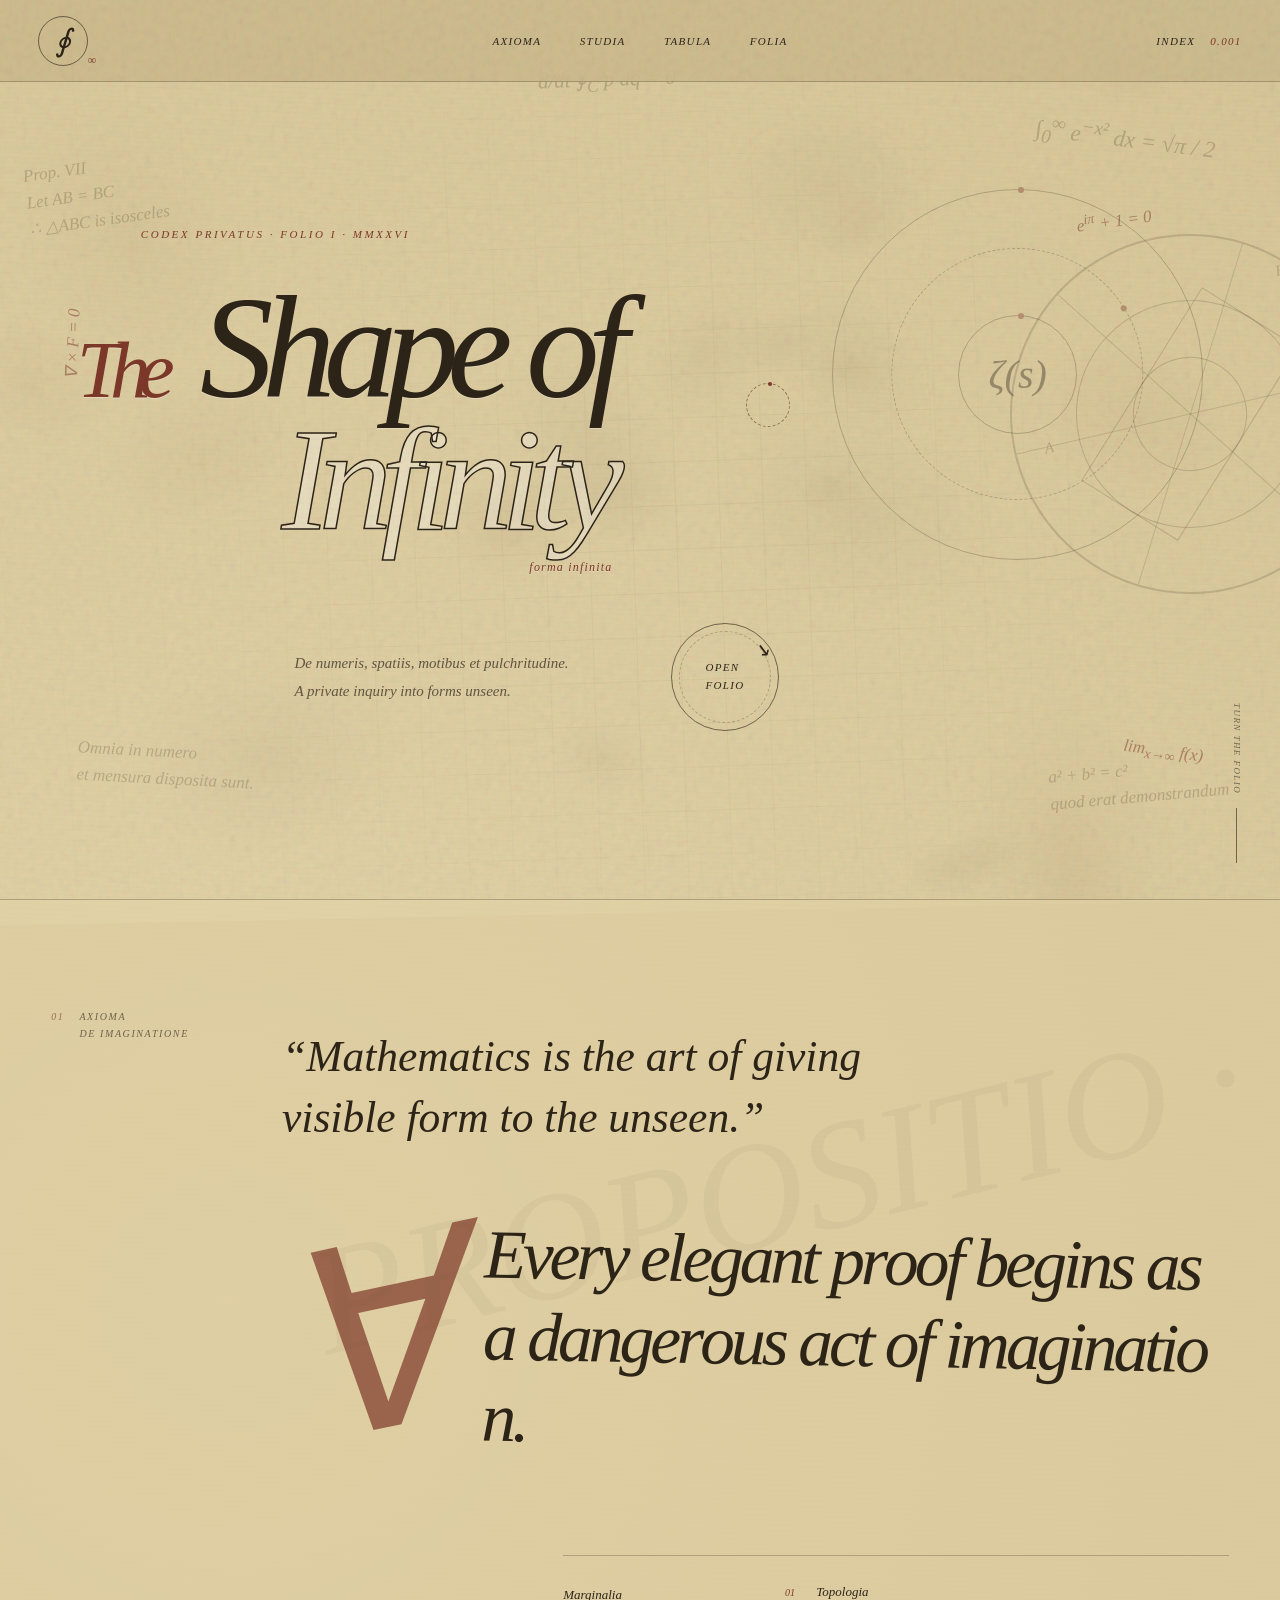
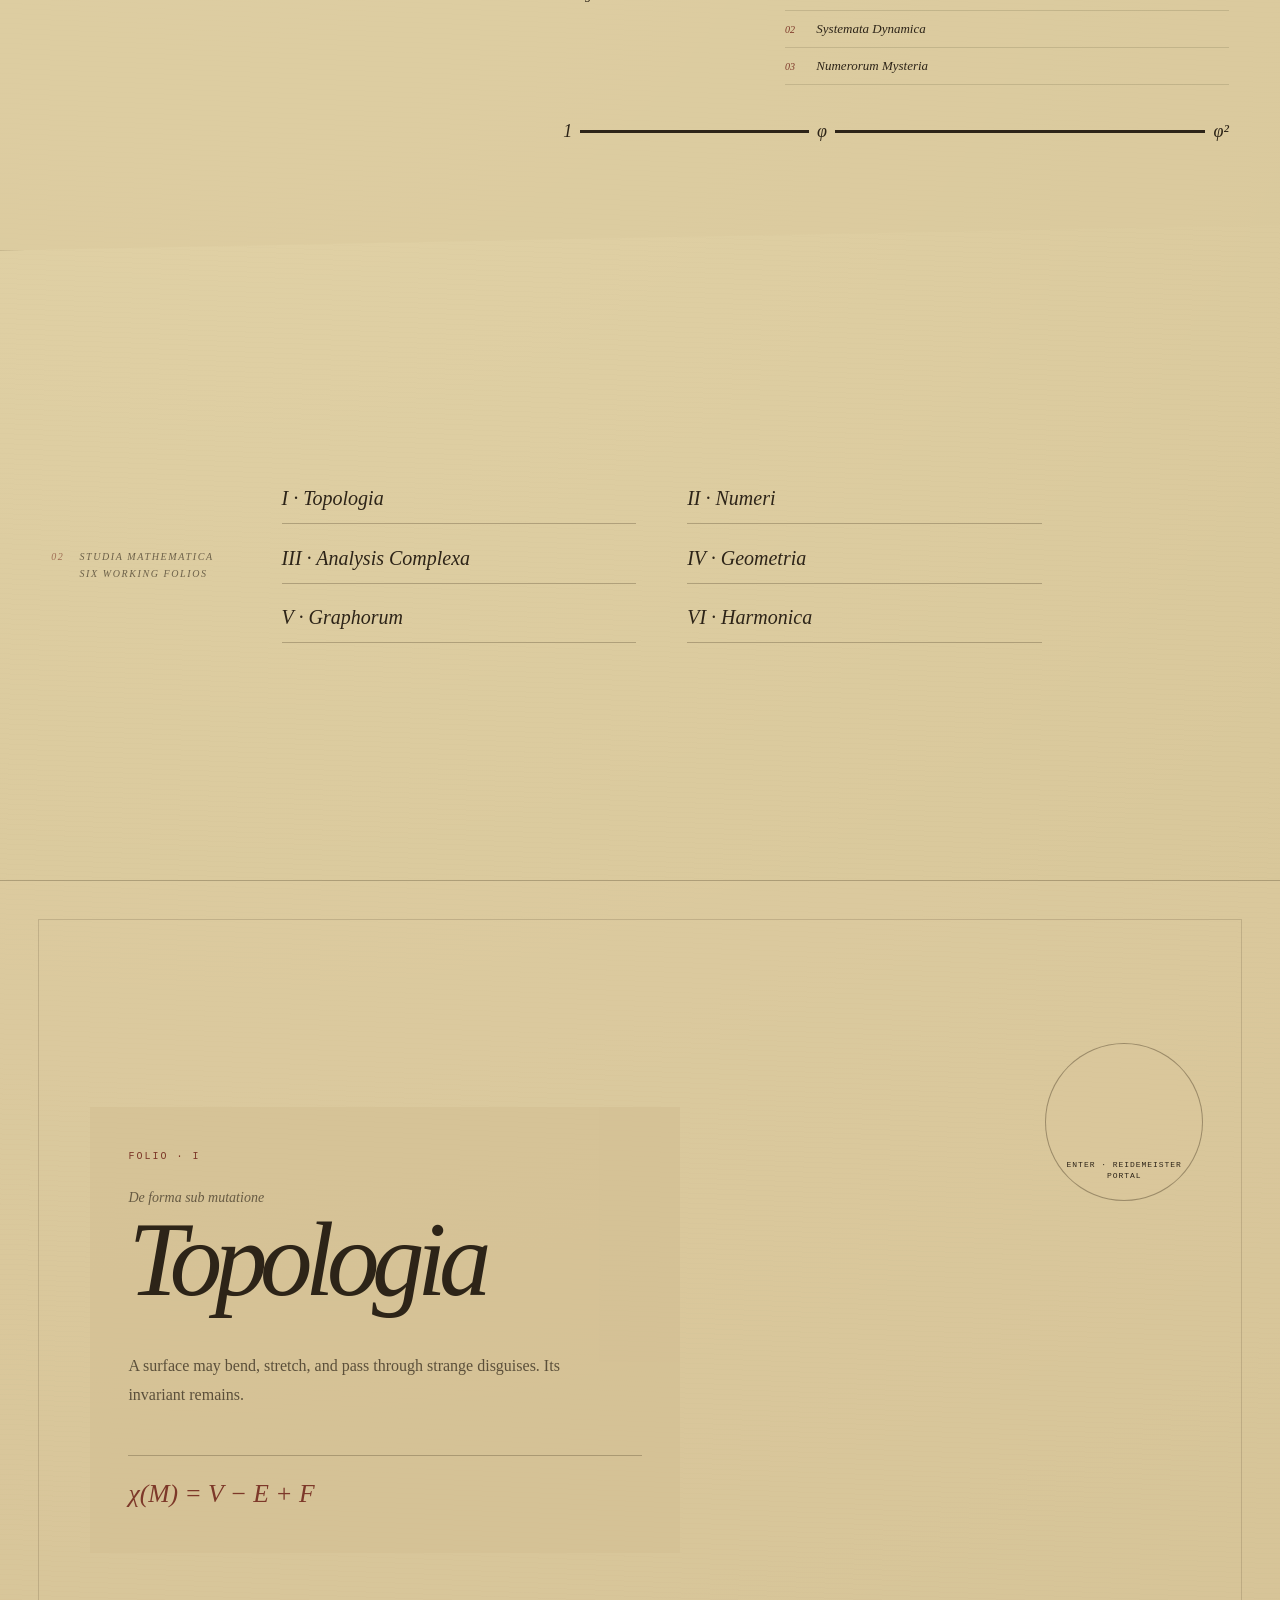
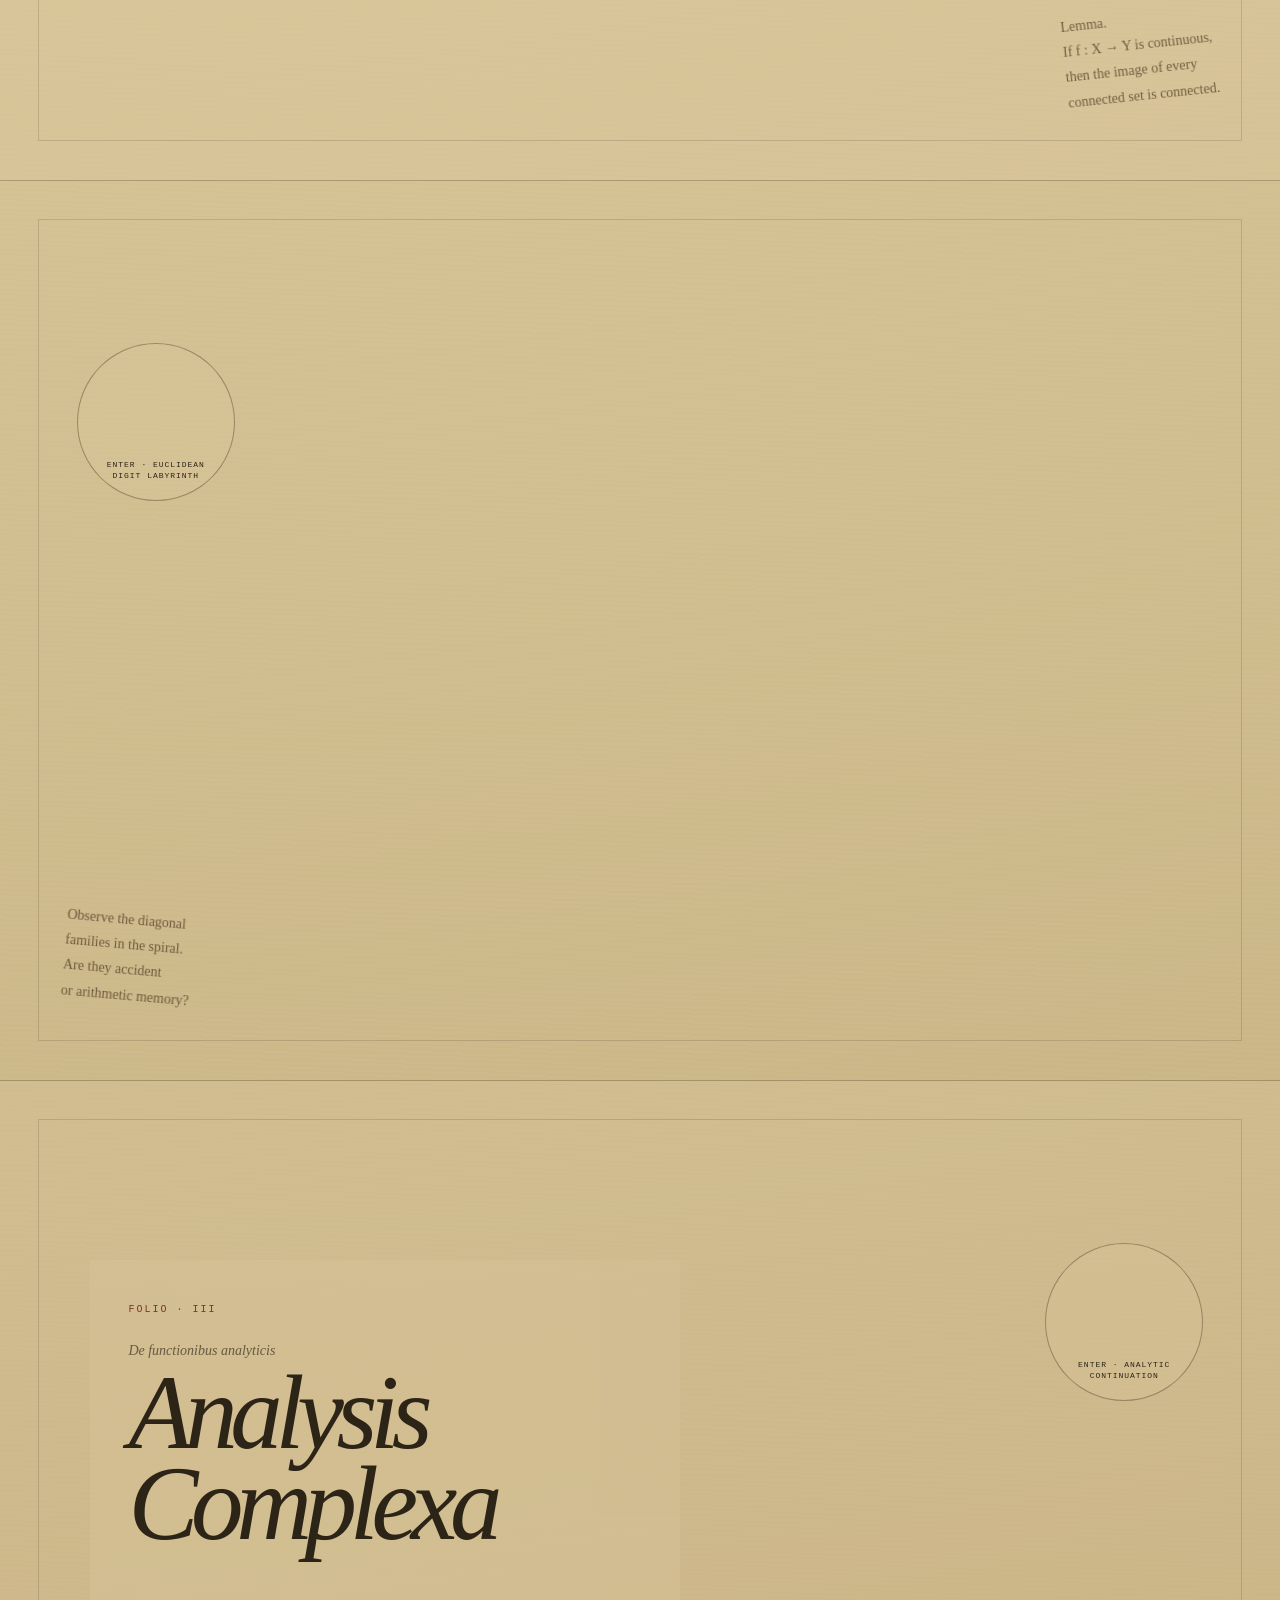
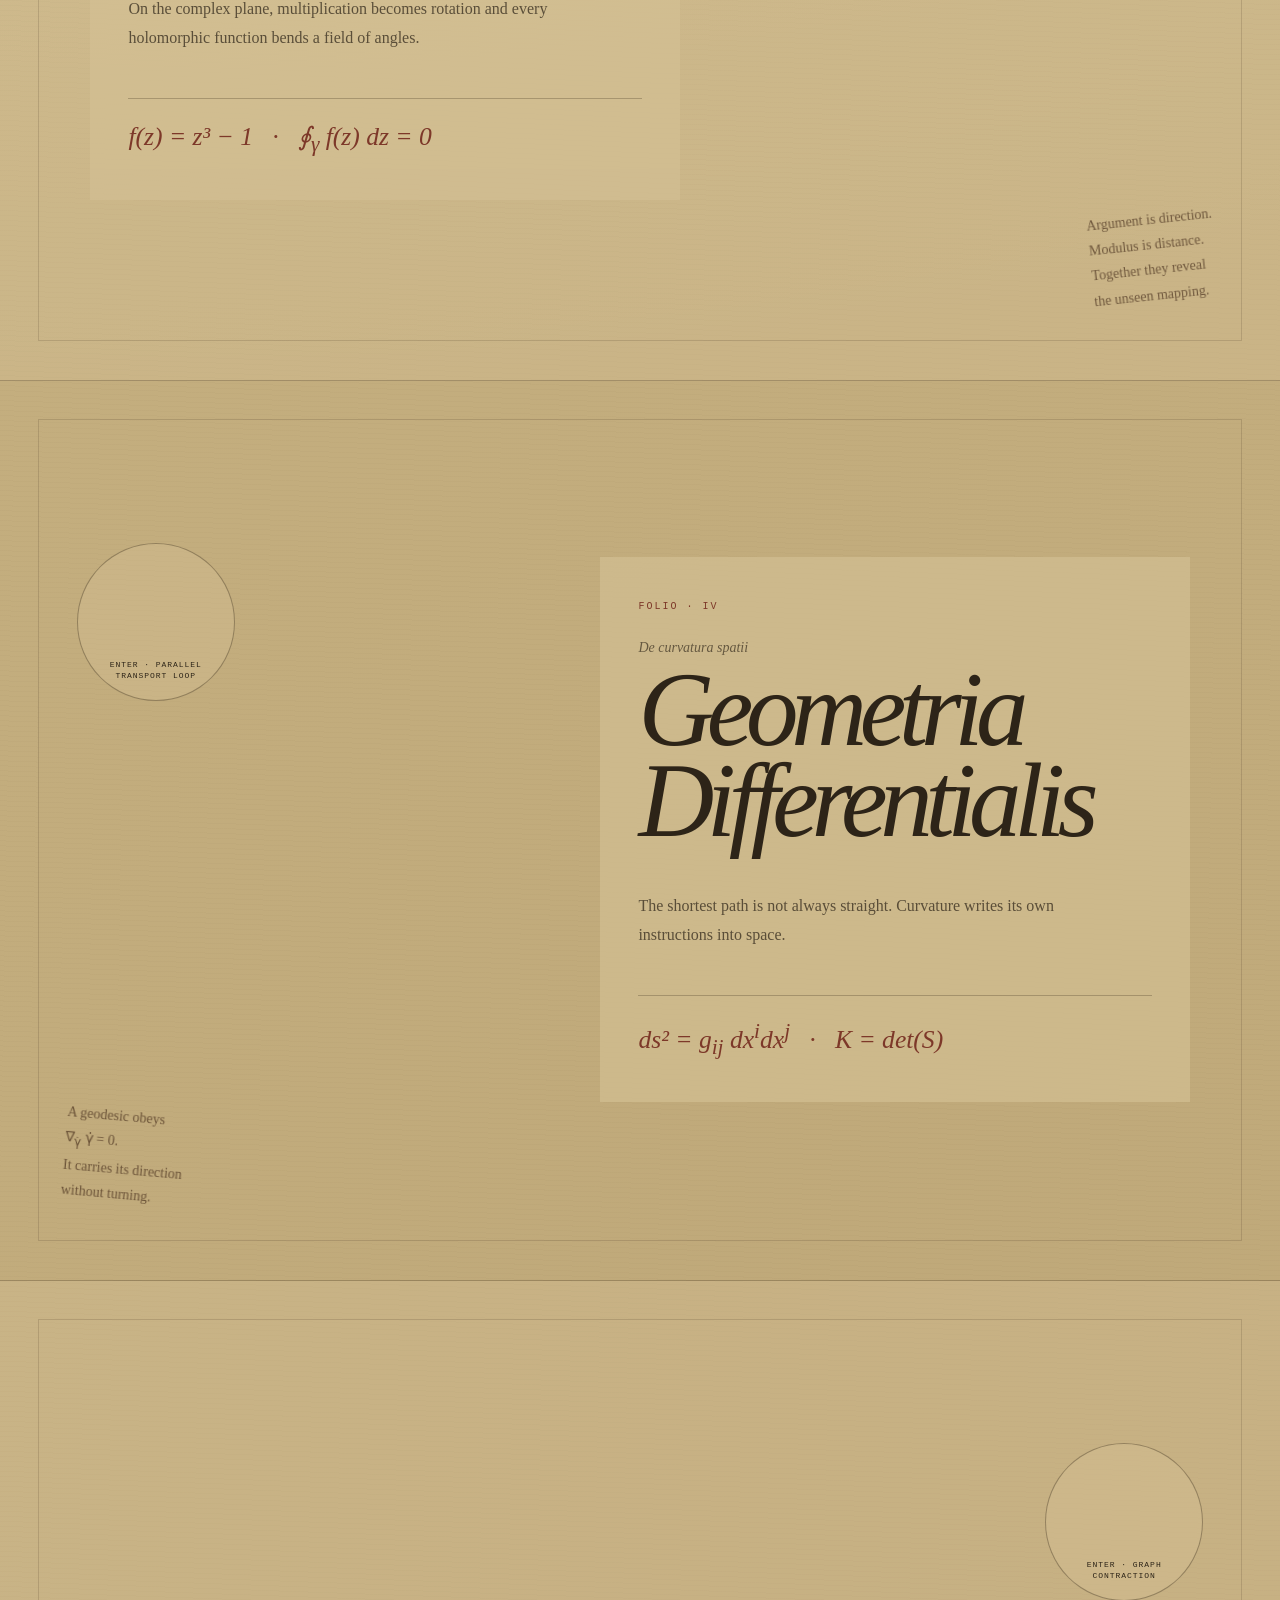
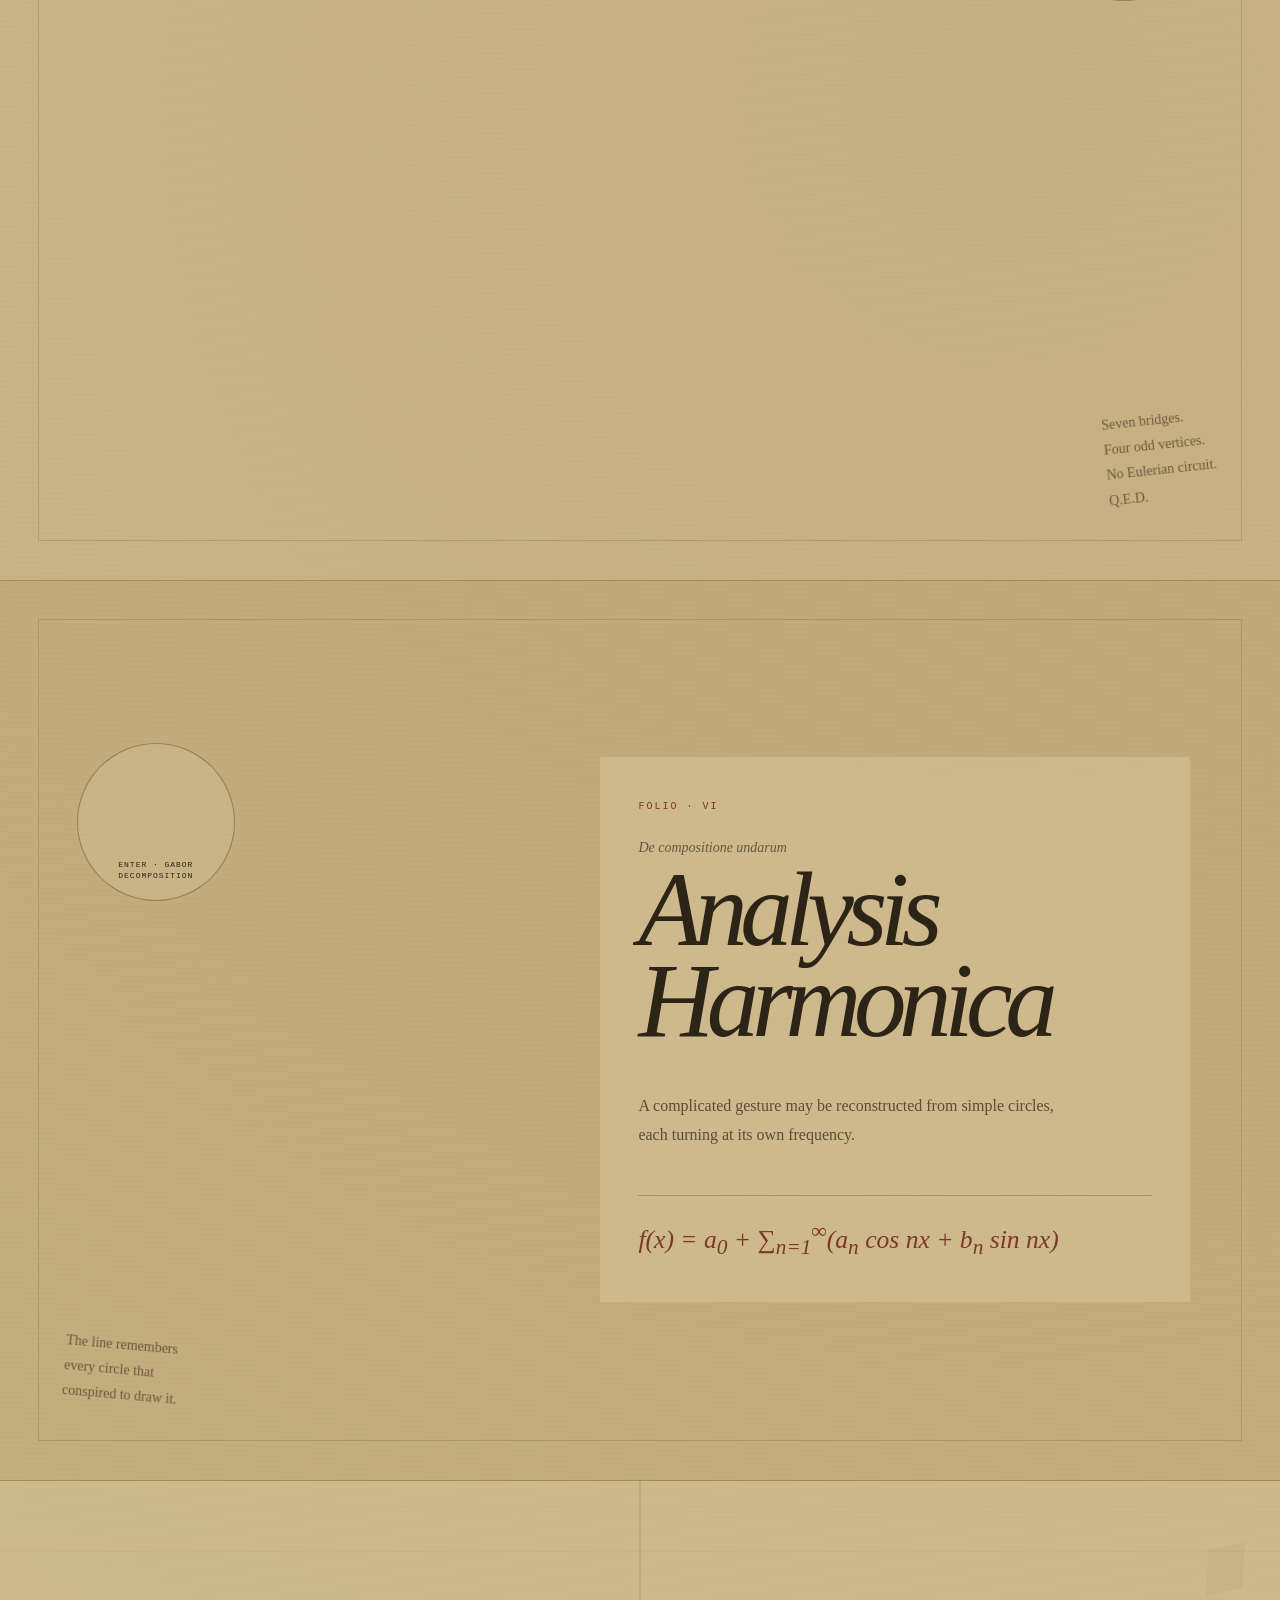
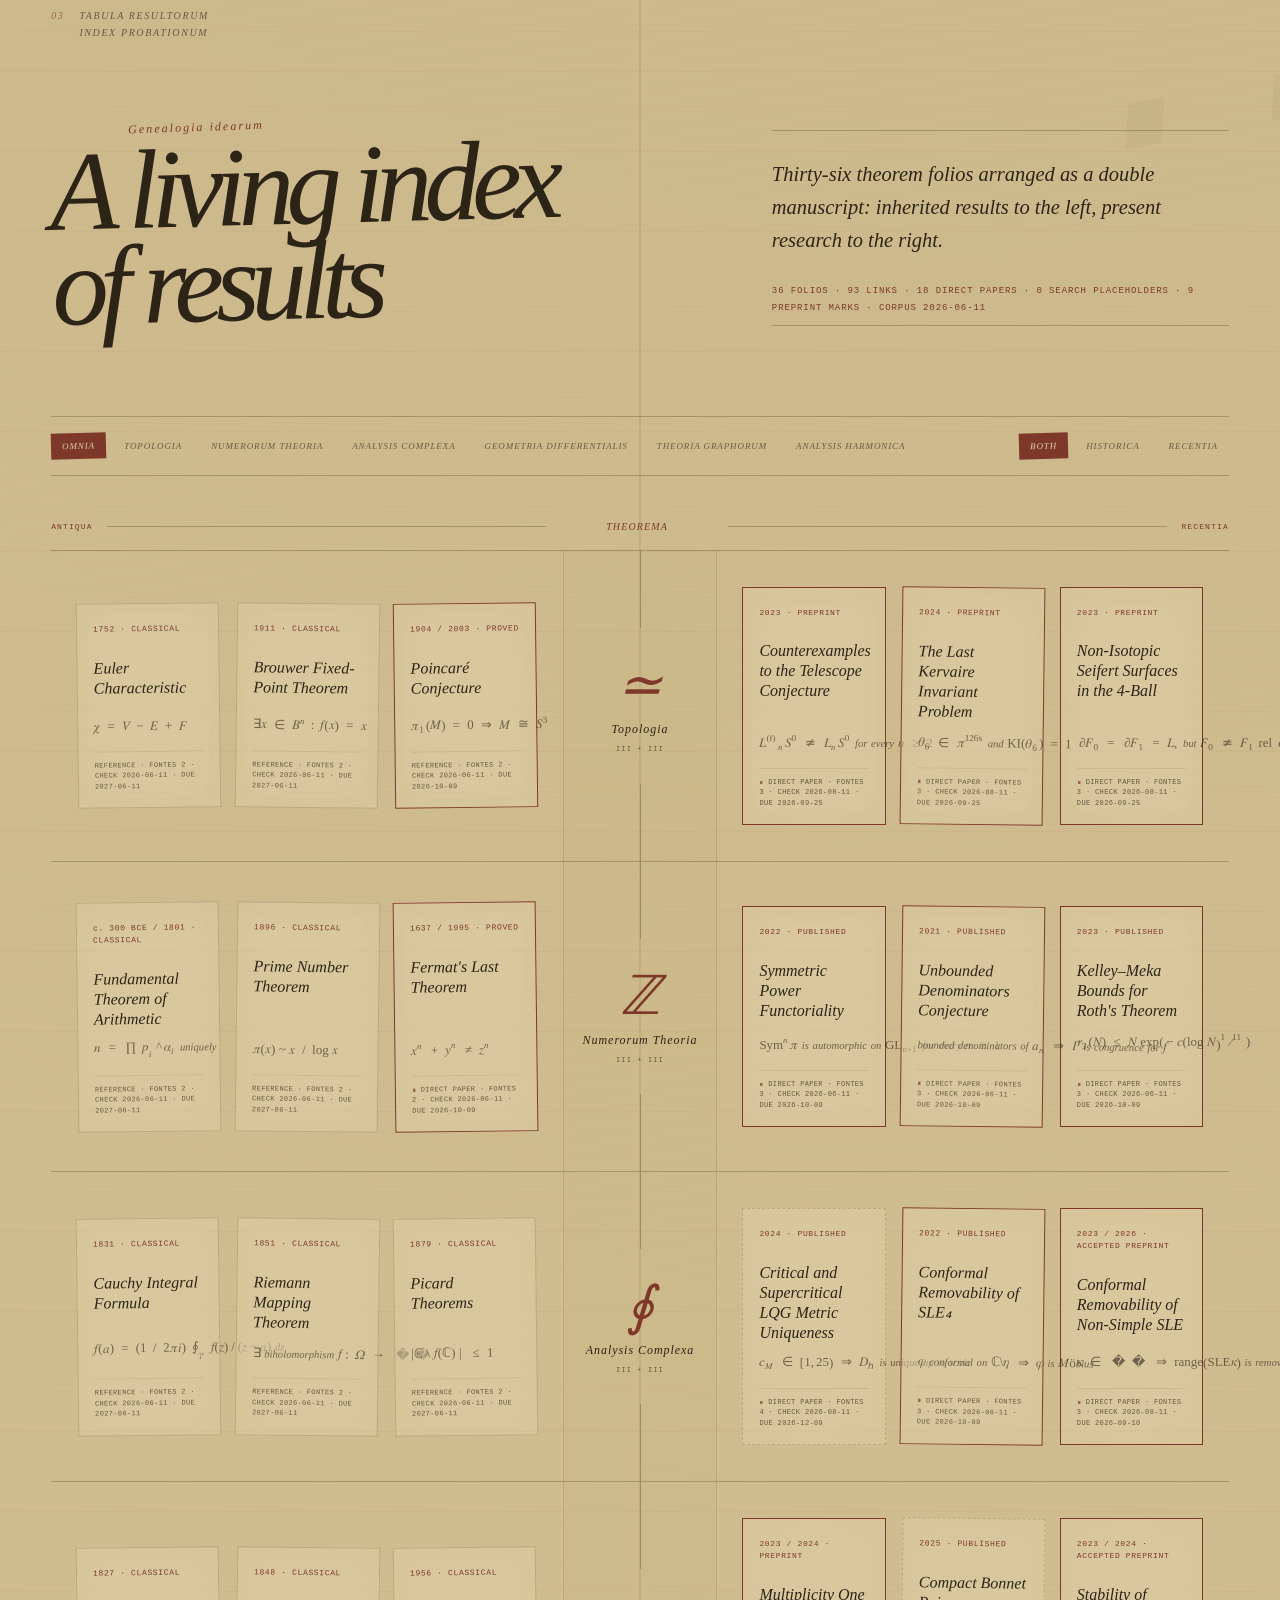
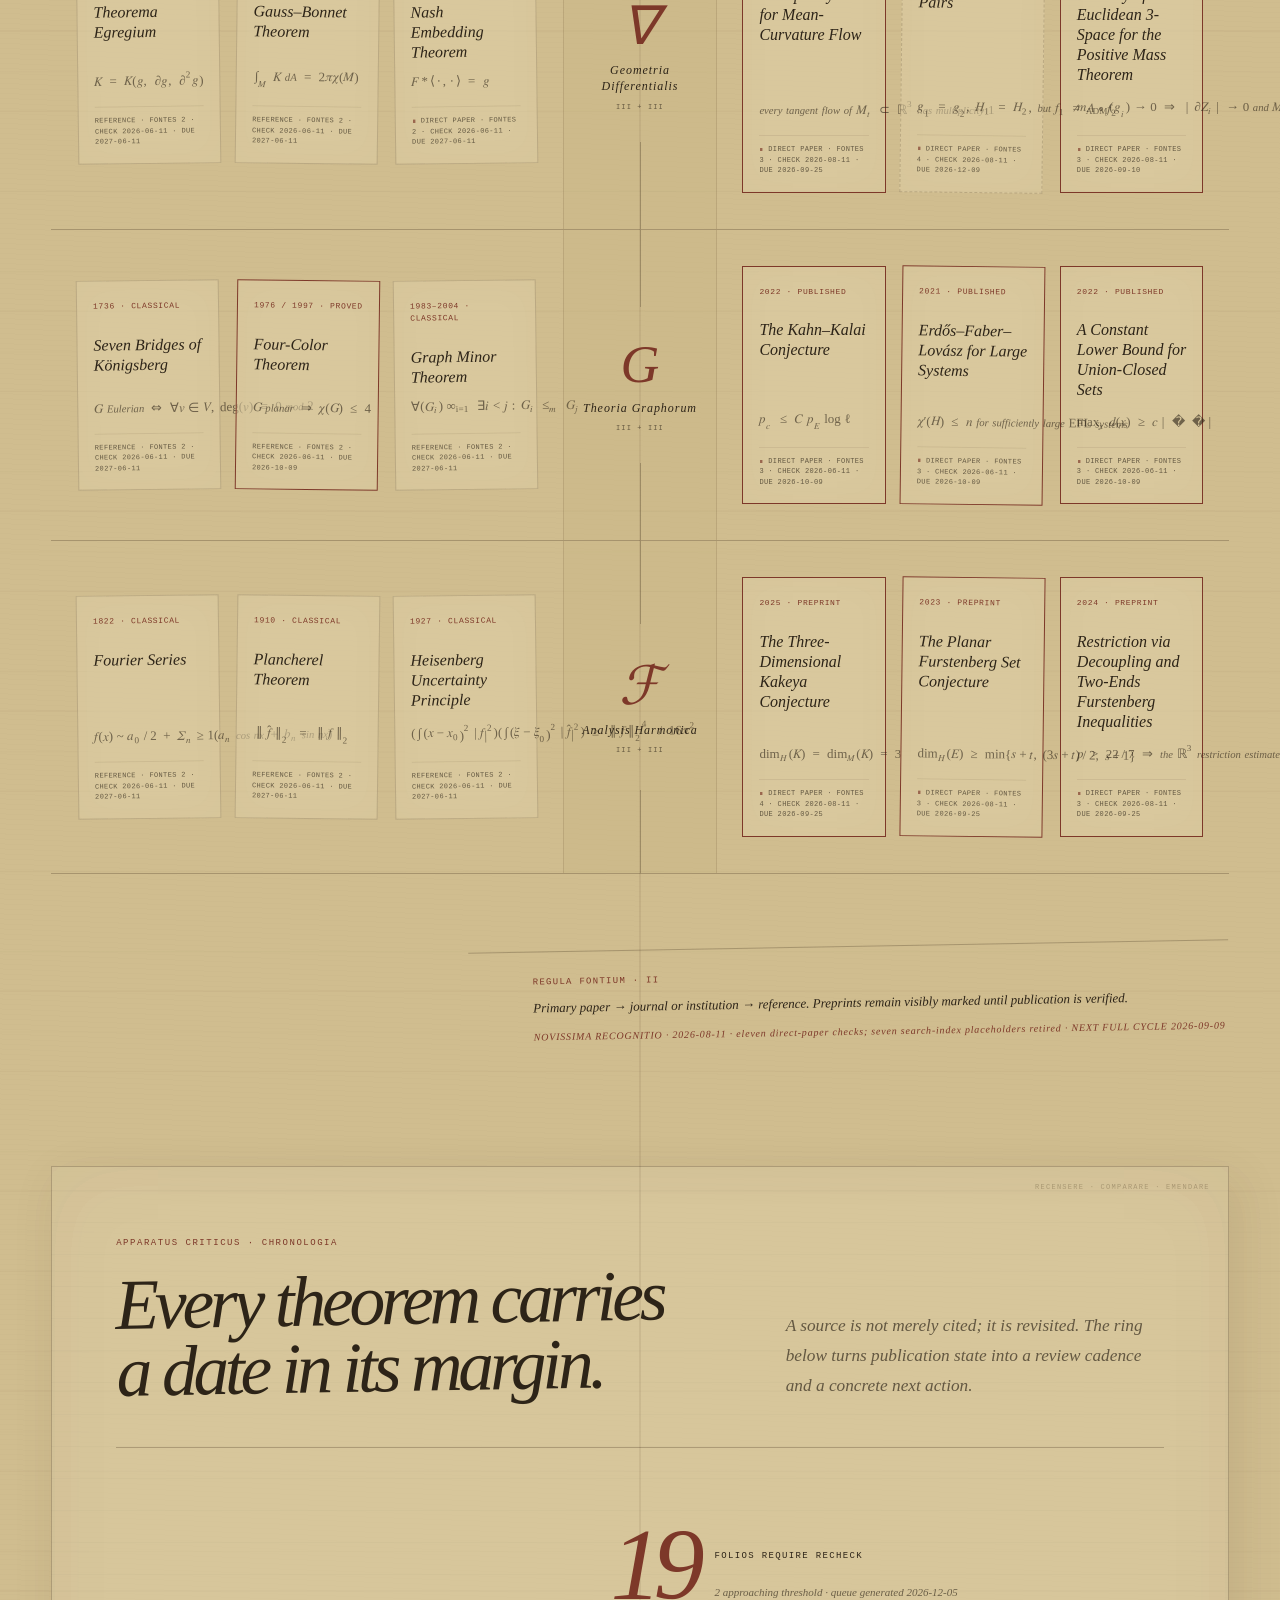
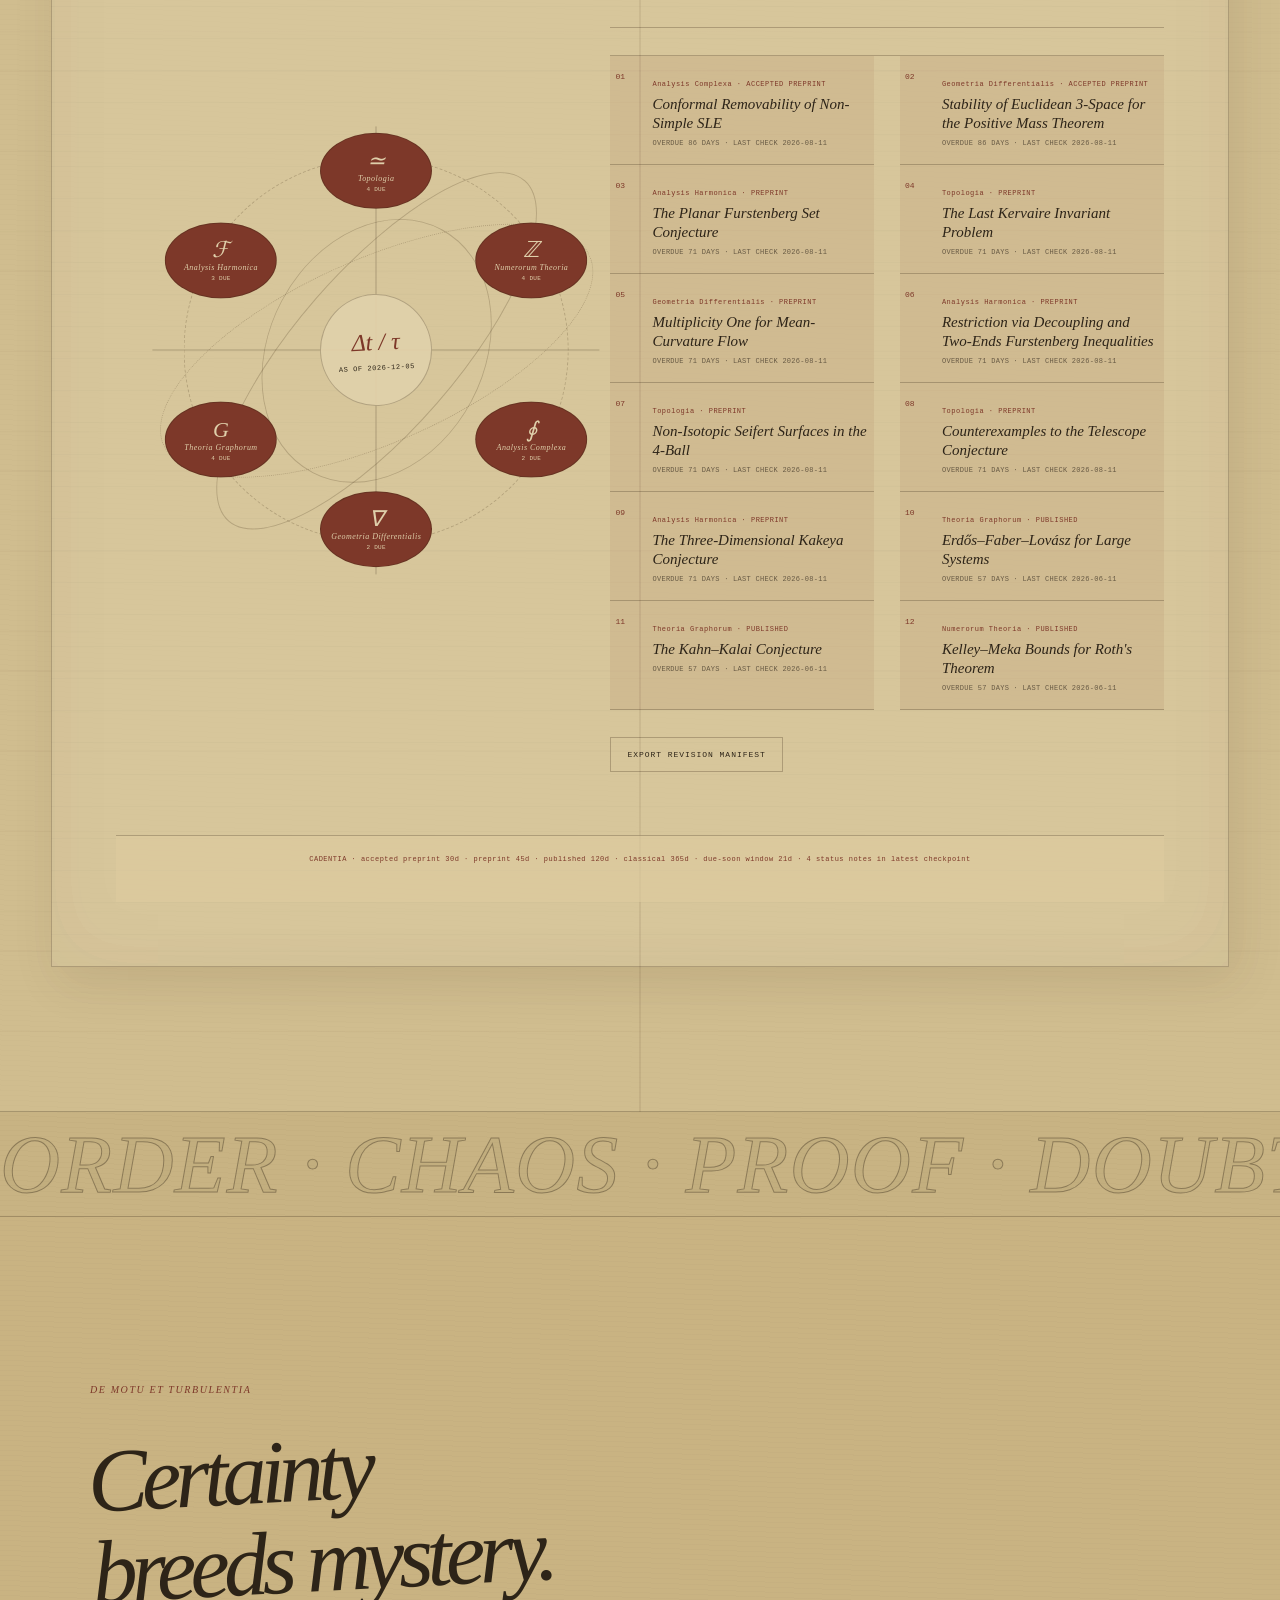
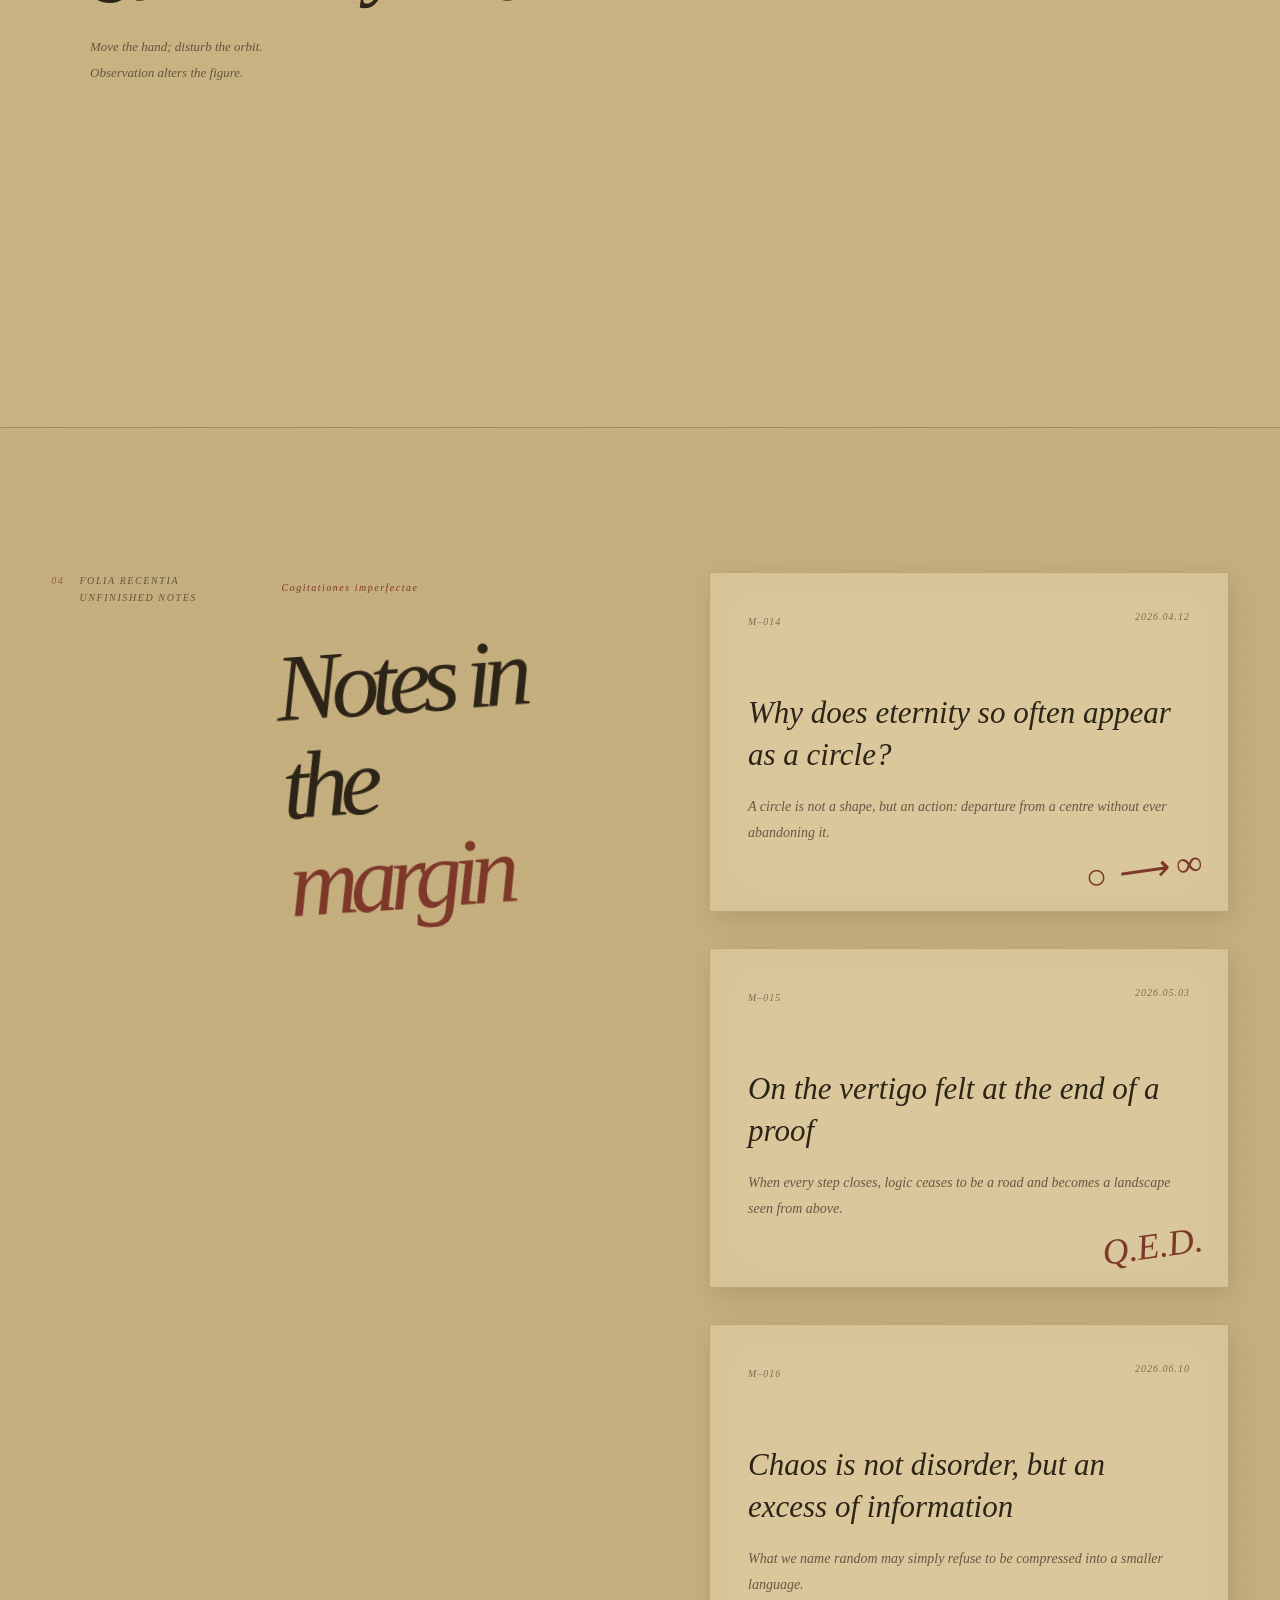
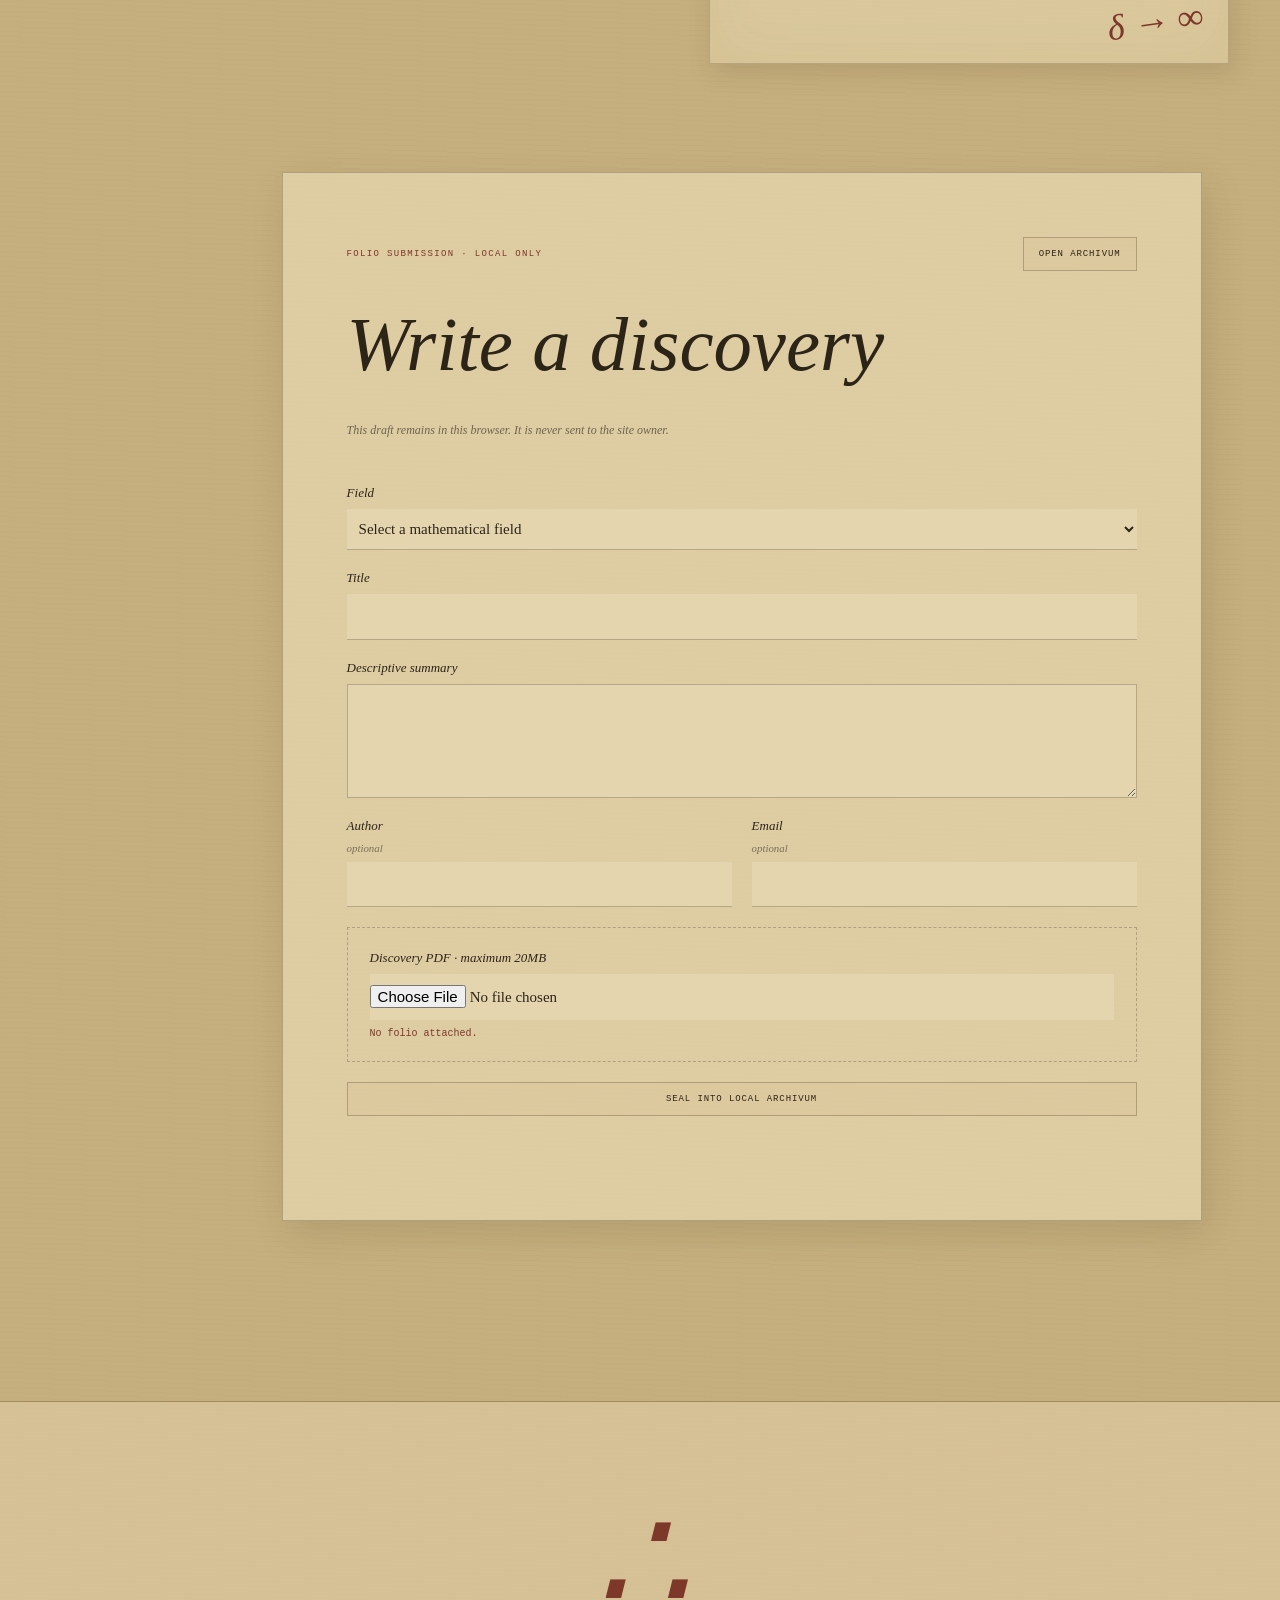
==== commit 2efa2ad8: "Add manuscript review apparatus and revision queue" ====
--- a/index.html
+++ b/index.html
@@ -6,7 +6,7 @@
   <meta name="theme-color" content="#cbb98e">
   <title>Codex Infinitum · A Mathematical Manuscript</title>
   <link rel="icon" href="data:,">
-  <link rel="stylesheet" href="style.css?v=20260811.2">
+  <link rel="stylesheet" href="style.css?v=20260811.4">
 </head>
 <body>
   <canvas id="fluid" aria-hidden="true"></canvas>
@@ -198,6 +198,27 @@
         <p>Primary paper → journal or institution → reference. Preprints remain visibly marked until publication is verified.</p>
         <p id="catalog-checkpoint"></p>
       </aside>
+      <section class="critical-apparatus" id="apparatus" aria-labelledby="apparatus-title">
+        <header class="apparatus-head">
+          <div>
+            <span>APPARATUS CRITICUS · CHRONOLOGIA</span>
+            <h3 id="apparatus-title">Every theorem carries<br>a date in its margin.</h3>
+          </div>
+          <p>A source is not merely cited; it is revisited. The ring below turns publication state into a review cadence and a concrete next action.</p>
+        </header>
+        <div class="apparatus-body">
+          <div class="review-orbit" id="review-orbit" aria-label="Source-review cycle by mathematical field">
+            <div class="review-orbit-rings" aria-hidden="true"><i></i><i></i><i></i></div>
+            <div class="review-orbit-center"><b>&Delta;t / &tau;</b><small id="review-as-of"></small></div>
+          </div>
+          <div class="review-ledger">
+            <div class="review-summary" id="review-summary" aria-live="polite"></div>
+            <ol class="review-queue" id="review-queue" aria-label="Next source-review queue"></ol>
+            <button class="review-export" id="export-review-queue" type="button">EXPORT REVISION MANIFEST</button>
+          </div>
+        </div>
+        <footer class="review-policy" id="review-policy"></footer>
+      </section>
     </section>
 
     <section class="interlude">
@@ -312,11 +333,12 @@
     <div class="footer-meta"><span>FOLIO CONTINUES</span><span>© MMXXVI</span></div>
   </footer>
 
-  <script src="results-data.js?v=20260811.2"></script>
-  <script src="mathml.js?v=20260811.2"></script>
-  <script src="catalog.js?v=20260811.2"></script>
-  <script src="script.js?v=20260811.2"></script>
-  <script src="portals.js?v=20260811.2"></script>
-  <script src="submissions.js?v=20260811.2"></script>
+  <script src="results-data.js?v=20260811.4"></script>
+  <script src="maintenance.js?v=20260811.4"></script>
+  <script src="mathml.js?v=20260811.4"></script>
+  <script src="catalog.js?v=20260811.4"></script>
+  <script src="script.js?v=20260811.4"></script>
+  <script src="portals.js?v=20260811.4"></script>
+  <script src="submissions.js?v=20260811.4"></script>
 </body>
 </html>
--- a/style.css
+++ b/style.css
@@ -404,6 +404,90 @@
 .catalog-method p { margin: 1vh 0 0; font: italic 13px/1.7 var(--serif); }
 #catalog-checkpoint { color: var(--red-ink); font-size: 10px; letter-spacing: .08em; }
 
+.critical-apparatus {
+  position: relative;
+  z-index: 2;
+  margin-top: 14vh;
+  padding: clamp(28px, 5vw, 72px);
+  border: 1px solid var(--line);
+  background:
+    linear-gradient(90deg, transparent 49.9%, rgba(65,43,22,.08) 50%, transparent 50.1%),
+    repeating-linear-gradient(0deg, transparent 0 31px, rgba(65,43,22,.038) 32px),
+    rgba(226,210,171,.43);
+  box-shadow: 8px 14px 45px rgba(56,37,18,.1), inset 0 0 75px rgba(71,47,23,.05);
+}
+.critical-apparatus::before {
+  content: "RECENSERE · COMPARARE · EMENDARE";
+  position: absolute;
+  right: 18px;
+  top: 16px;
+  color: rgba(60,39,20,.28);
+  font: 7px var(--mono);
+  letter-spacing: .18em;
+}
+.apparatus-head { display: grid; grid-template-columns: 1.2fr .8fr; gap: 8vw; align-items: end; padding-bottom: 5vh; border-bottom: 1px solid var(--line); }
+.apparatus-head span { color: var(--red-ink); font: 9px var(--mono); letter-spacing: .17em; }
+.apparatus-head h3 { margin: 2vh 0 0; font: italic 400 clamp(43px, 5.6vw, 86px)/.94 var(--serif); letter-spacing: -.06em; transform: rotate(-1deg); }
+.apparatus-head p { margin: 0; max-width: 520px; font: italic clamp(15px,1.35vw,20px)/1.75 var(--serif); opacity: .68; }
+.apparatus-body { display: grid; grid-template-columns: minmax(390px,.86fr) 1.14fr; gap: clamp(35px,6vw,95px); align-items: center; padding: 9vh 0 7vh; }
+.review-orbit { --orbit-radius: clamp(138px,14vw,202px); position: relative; width: min(44vw,520px); aspect-ratio: 1; margin-inline: auto; }
+.review-orbit::before, .review-orbit::after { content: ""; position: absolute; inset: 50% auto auto 50%; background: var(--line); transform: translate(-50%,-50%); }
+.review-orbit::before { width: 86%; height: 1px; }
+.review-orbit::after { width: 1px; height: 86%; }
+.review-orbit-rings, .review-orbit-rings i { position: absolute; inset: 50%; border: 1px solid rgba(61,41,21,.22); border-radius: 50%; transform: translate(-50%,-50%); }
+.review-orbit-rings { width: 74%; height: 74%; border-style: dashed; animation: apparatusTurn 38s linear infinite; }
+.review-orbit-rings::before, .review-orbit-rings::after { content: ""; position: absolute; left: 50%; top: -4px; width: 7px; height: 7px; border-radius: 50%; background: var(--red-ink); }
+.review-orbit-rings::after { top: auto; bottom: -4px; background: var(--ink); }
+.review-orbit-rings i:nth-child(1) { width: 72%; height: 72%; transform: translate(-50%,-50%) rotate(28deg) scaleX(.78); }
+.review-orbit-rings i:nth-child(2) { width: 122%; height: 48%; transform: translate(-50%,-50%) rotate(-24deg); border-style: dotted; }
+.review-orbit-rings i:nth-child(3) { width: 42%; height: 118%; transform: translate(-50%,-50%) rotate(41deg); }
+.review-orbit-center { position: absolute; z-index: 2; left: 50%; top: 50%; width: 112px; height: 112px; display: grid; place-content: center; gap: 8px; text-align: center; border: 1px solid var(--line); border-radius: 50%; background: rgba(226,210,171,.9); transform: translate(-50%,-50%) rotate(-3deg); }
+.review-orbit-center b { color: var(--red-ink); font: italic 24px var(--math); }
+.review-orbit-center small { font: 7px var(--mono); letter-spacing: .08em; }
+.review-orbit-node {
+  position: absolute;
+  z-index: 3;
+  left: 50%;
+  top: 50%;
+  width: 112px;
+  min-height: 76px;
+  padding: 10px 8px;
+  display: grid;
+  place-content: center;
+  gap: 2px;
+  text-align: center;
+  border: 1px solid rgba(61,41,21,.35);
+  border-radius: 50%;
+  background: rgba(226,210,171,.92);
+  opacity: calc(.56 + var(--freshness) * .44);
+  transform: translate(-50%,-50%) rotate(var(--angle)) translateX(var(--orbit-radius)) rotate(var(--counter-angle));
+  transition: color .25s, background .25s, border-color .25s;
+}
+.review-orbit-node:hover, .review-orbit-node:focus-visible { color: var(--red-ink); background: var(--paper-light); border-color: var(--red-ink); outline: none; }
+.review-orbit-node b { color: var(--red-ink); font: italic 22px/1 var(--math); }
+.review-orbit-node small { font: italic 8px/1.25 var(--serif); letter-spacing: .06em; }
+.review-orbit-node em { font: 6px/1.3 var(--mono); letter-spacing: .05em; }
+.review-orbit-node[data-state="soon"] { border-style: dashed; border-color: var(--red-ink); }
+.review-orbit-node[data-state="due"] { color: var(--paper-light); background: var(--red-ink); opacity: 1; animation: reviewDue 1.8s ease-in-out infinite; }
+.review-orbit-node[data-state="due"] b { color: var(--paper-light); }
+.review-summary { display: grid; grid-template-columns: auto 1fr; align-items: end; gap: 0 18px; padding-bottom: 3vh; border-bottom: 1px solid var(--line); }
+.review-summary strong { grid-row: 1 / 3; color: var(--red-ink); font: italic clamp(68px,8vw,120px)/.7 var(--serif); letter-spacing: -.08em; }
+.review-summary span { font: 9px var(--mono); letter-spacing: .15em; }
+.review-summary small { font: italic 11px/1.5 var(--serif); opacity: .64; }
+.review-queue { list-style: none; margin: 3vh 0; padding: 0; display: grid; grid-template-columns: 1fr 1fr; gap: 0 2vw; border-top: 1px solid var(--line); }
+.review-queue li { min-height: 108px; display: grid; grid-template-columns: 27px 1fr; gap: 10px; padding: 16px 5px; border-bottom: 1px solid var(--line); }
+.review-queue li[data-state="due"] { background: rgba(125,56,41,.08); }
+.review-order { color: var(--red-ink); font: 8px var(--mono); }
+.review-queue small { color: var(--red-ink); font: 7px/1.4 var(--mono); letter-spacing: .07em; }
+.review-queue a { display: block; margin: 5px 0; font: italic 15px/1.25 var(--serif); }
+.review-queue a:hover, .review-queue a:focus-visible { color: var(--red-ink); outline: none; }
+.review-queue p { margin: 0; font: 7px/1.5 var(--mono); letter-spacing: .04em; opacity: .64; }
+.review-export { border: 1px solid var(--line); background: transparent; padding: 12px 16px; color: var(--ink); cursor: pointer; font: 8px var(--mono); letter-spacing: .12em; transition: background .25s, color .25s; }
+.review-export:hover, .review-export:focus-visible { color: var(--paper-light); background: var(--red-ink); outline: none; }
+.review-policy { padding-top: 2vh; border-top: 1px solid var(--line); color: var(--red-ink); font: 7px/1.7 var(--mono); letter-spacing: .07em; }
+.catalog-result[data-review="due"] { border-color: var(--red-ink); }
+.catalog-result[data-review="soon"] { border-style: dashed; }
+
 .interlude { overflow: hidden; border-bottom: 1px solid var(--line); }
 .marquee { display: flex; width: max-content; border-bottom: 1px solid var(--line); color: rgba(55,42,25,.04); -webkit-text-stroke: 1px rgba(55,42,25,.4); font: italic 6.5vw/1.25 var(--serif); letter-spacing: .015em; }
 .marquee div { animation: marquee 25s linear infinite; }
@@ -495,6 +579,8 @@
   70% { opacity: .97; transform: scale(.94) rotate(1deg); clip-path: circle(34% at 70% 31%); }
   100% { opacity: 0; transform: scale(.78) rotate(3deg); clip-path: circle(4% at 88% 15%); }
 }
+@keyframes apparatusTurn { to { transform: translate(-50%,-50%) rotate(360deg); } }
+@keyframes reviewDue { 50% { box-shadow: 0 0 0 8px rgba(125,56,41,.1); } }
 
 @media (max-width: 900px) {
   .cursor-orbit { display: none; }
@@ -541,6 +627,15 @@
   .catalog-column-recent { border-top: 1px dashed var(--line); }
   .catalog-result { min-height: 0; }
   .catalog-method { width: 94%; }
+  .critical-apparatus { margin-top: 10vh; padding: 32px 20px; }
+  .apparatus-head { grid-template-columns: 1fr; gap: 4vh; }
+  .apparatus-body { grid-template-columns: 1fr; padding-top: 6vh; }
+  .review-orbit { --orbit-radius: 126px; width: 330px; max-width: 94vw; margin-block: 3vh 6vh; }
+  .review-orbit-node { width: 82px; min-height: 62px; padding: 7px 5px; }
+  .review-orbit-node b { font-size: 18px; }
+  .review-orbit-node small { font-size: 7px; }
+  .review-orbit-center { width: 92px; height: 92px; }
+  .review-queue { grid-template-columns: 1fr; }
   .notes-content { grid-template-columns: 1fr; }
   .submission-workbench { grid-column: 1; }
   .submission-two-col, .archive-review { grid-template-columns: 1fr; }
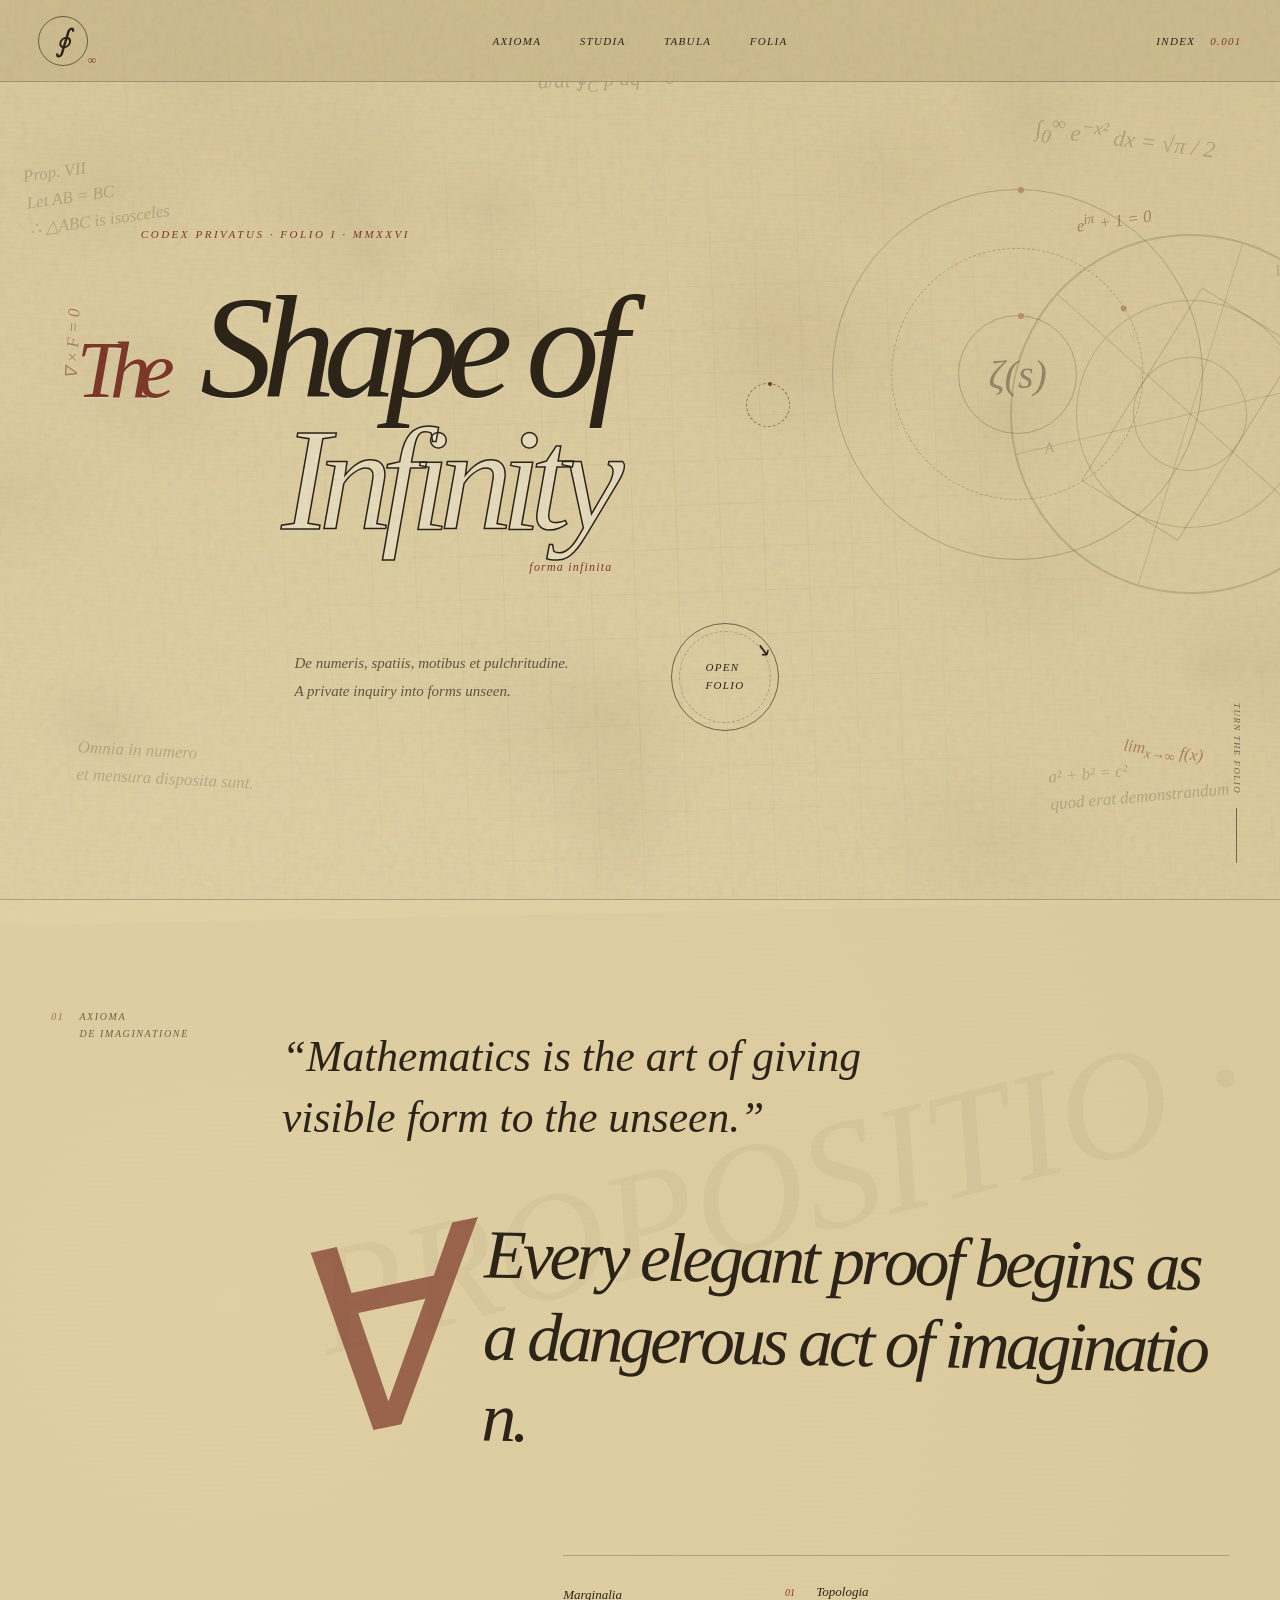
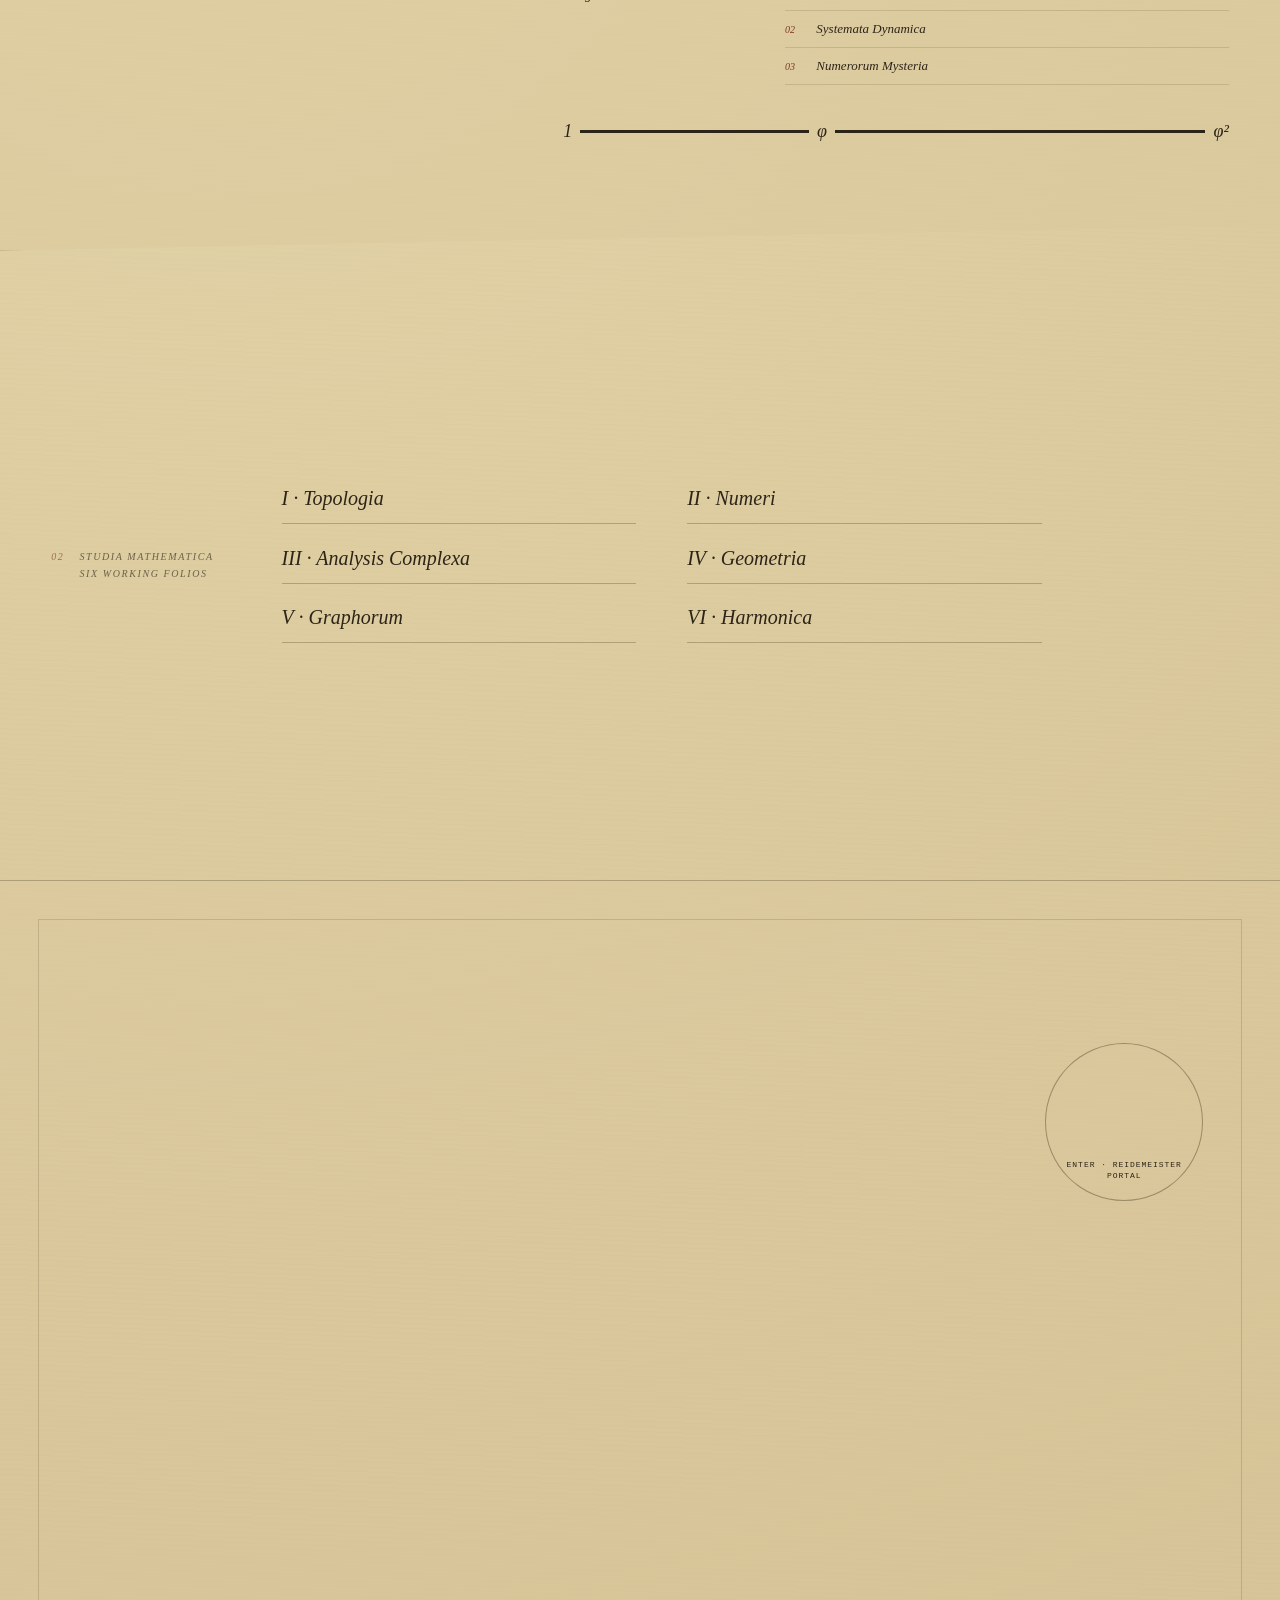
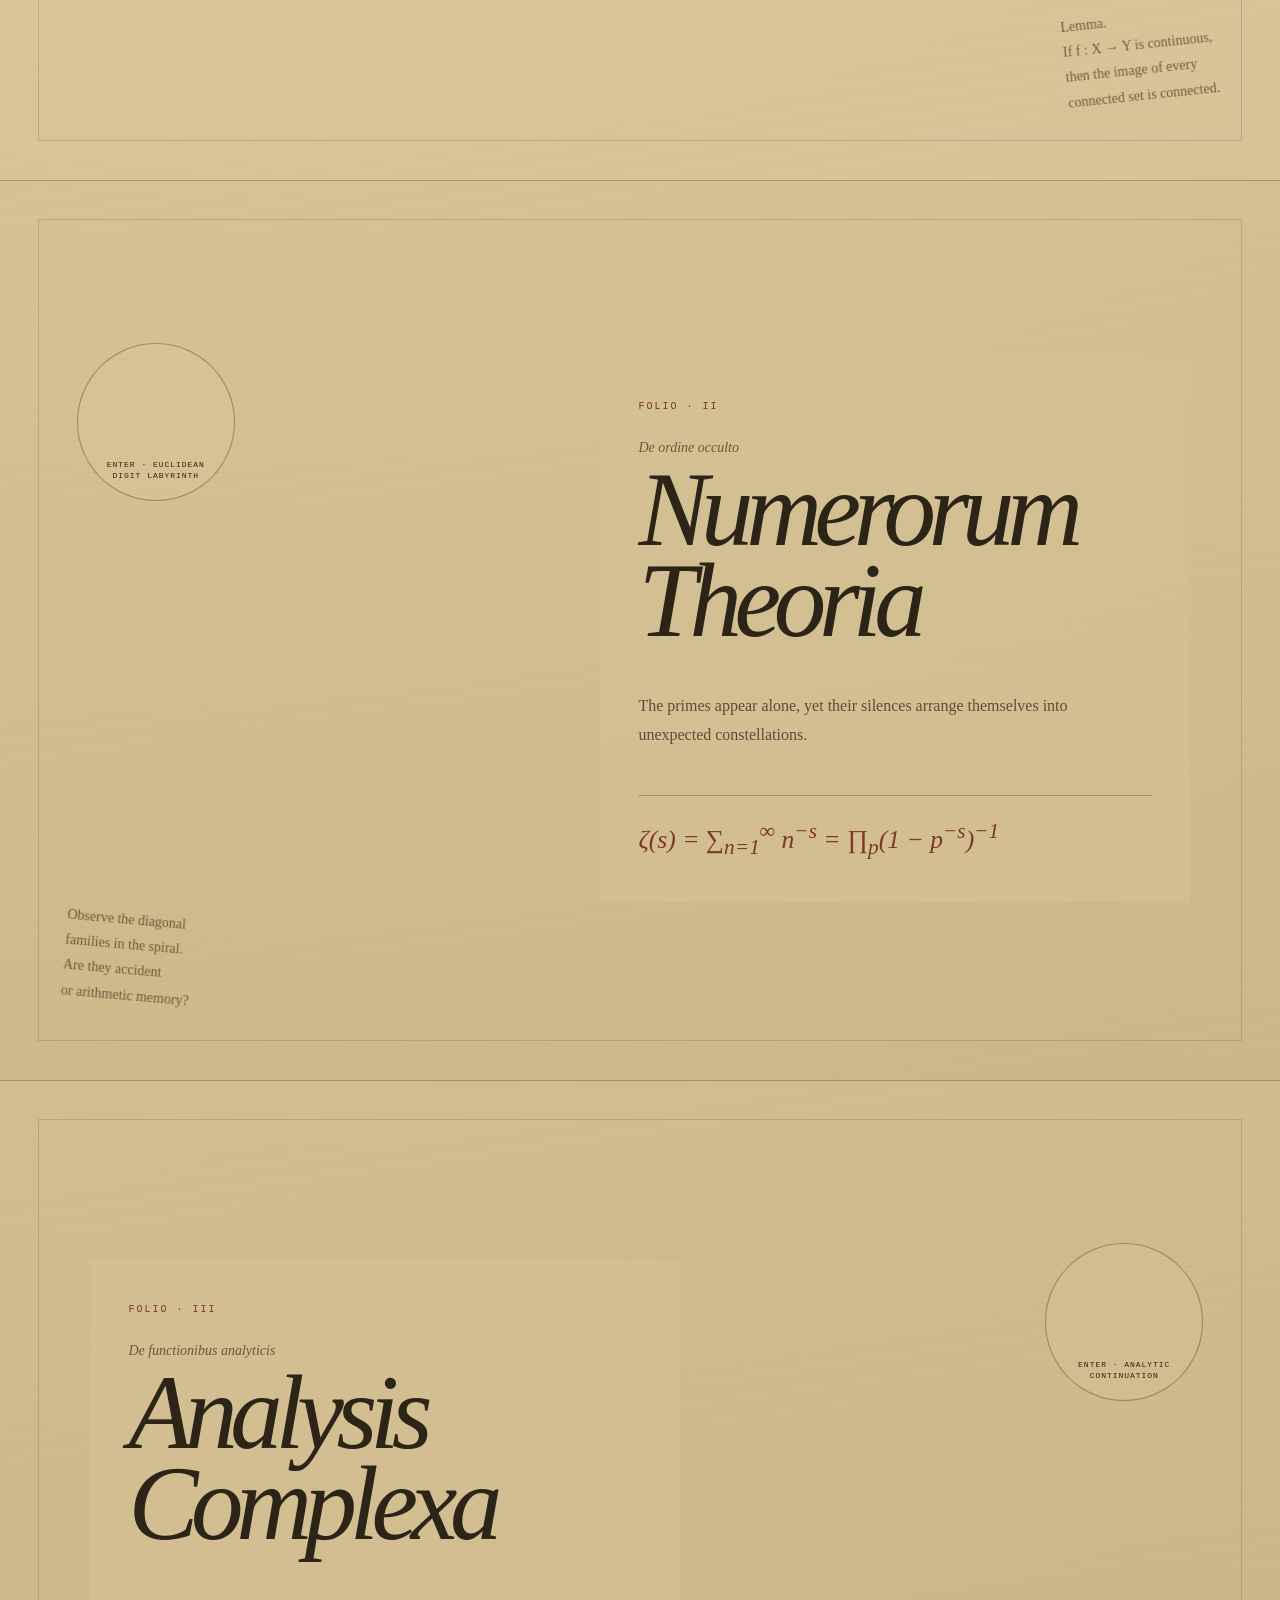
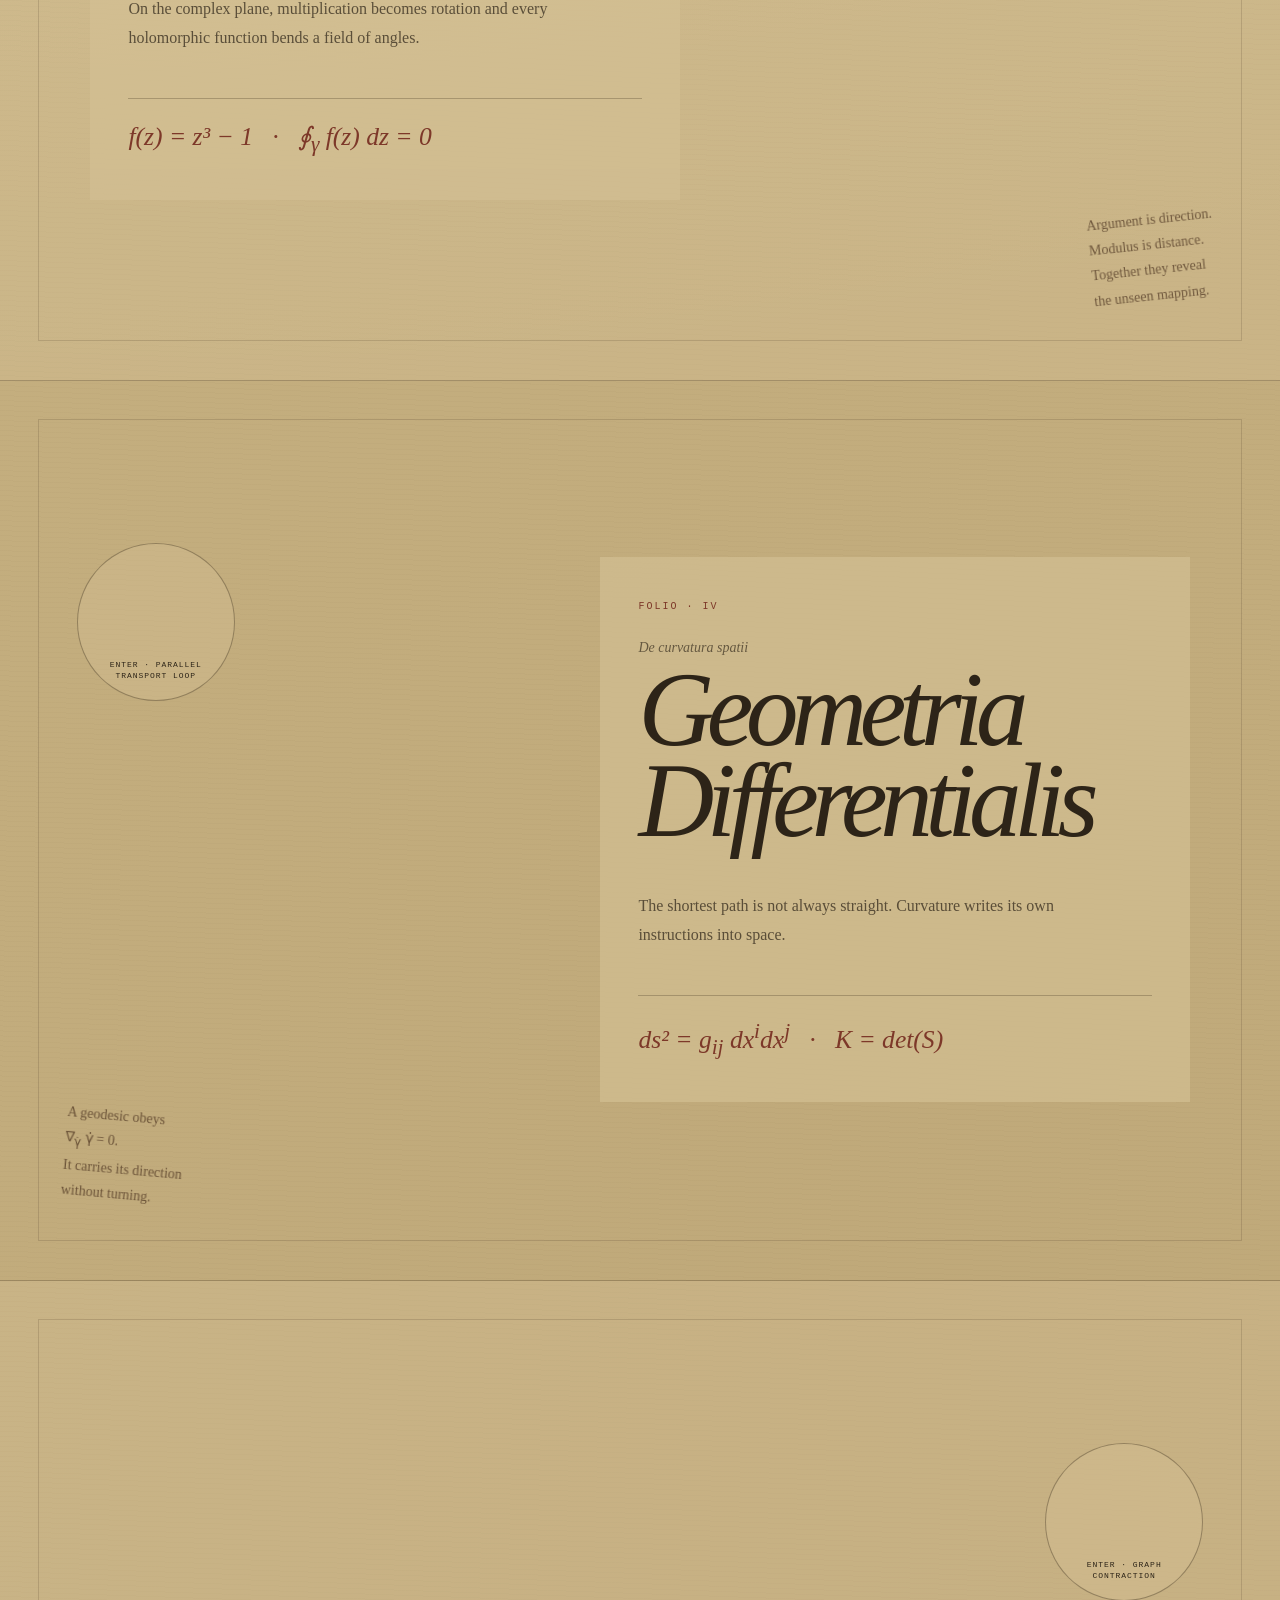
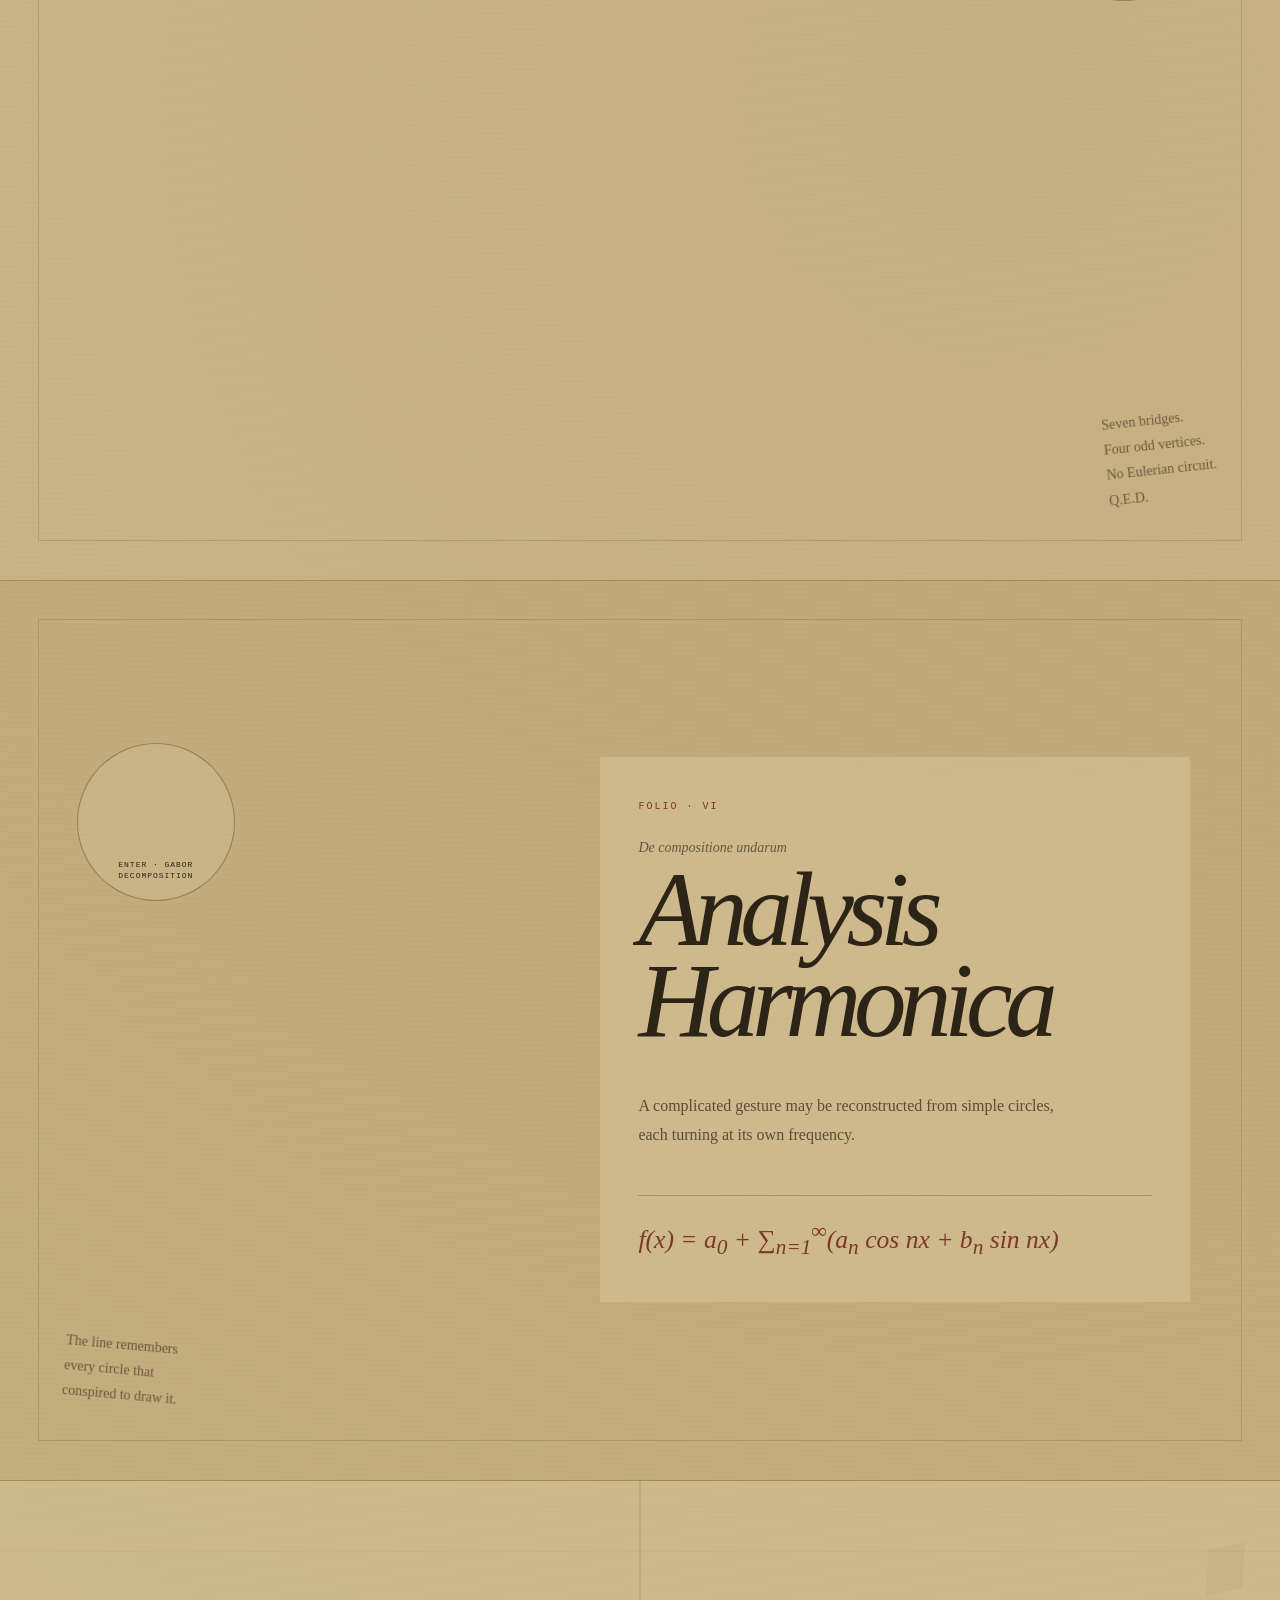
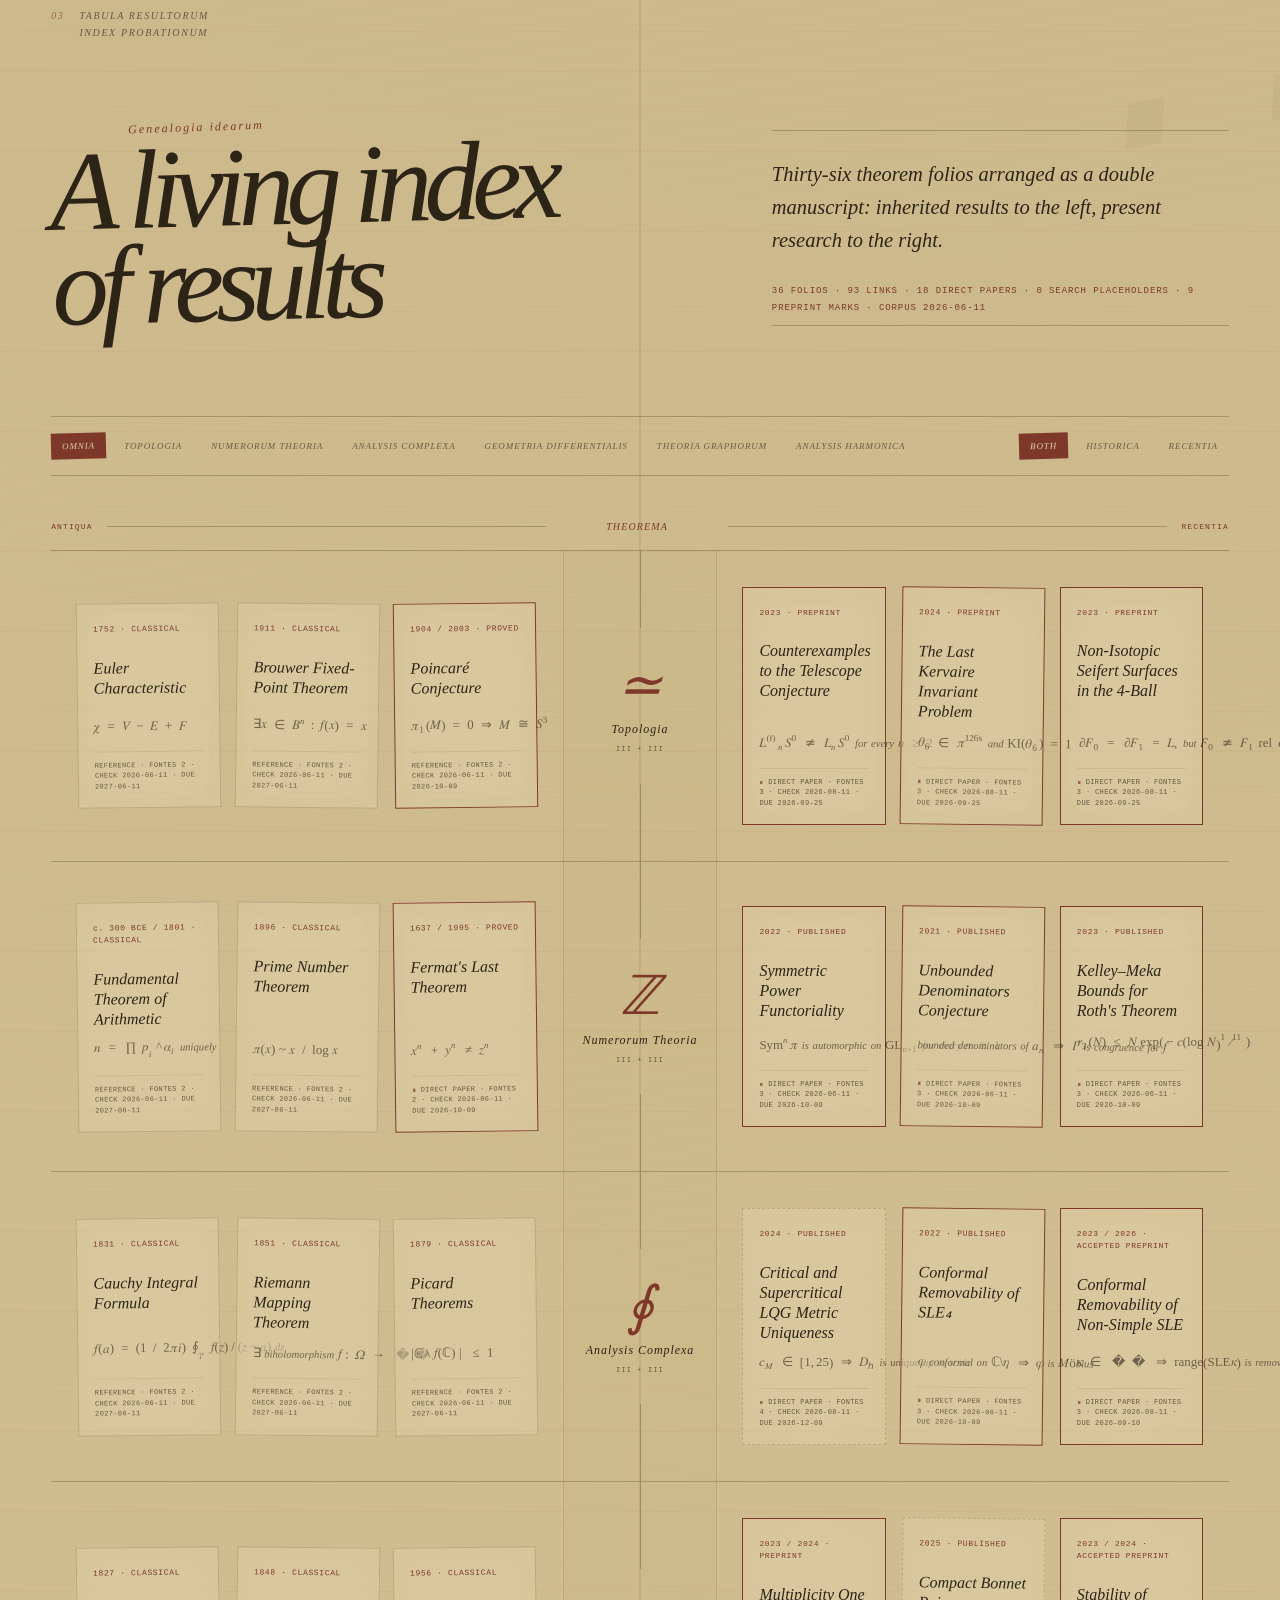
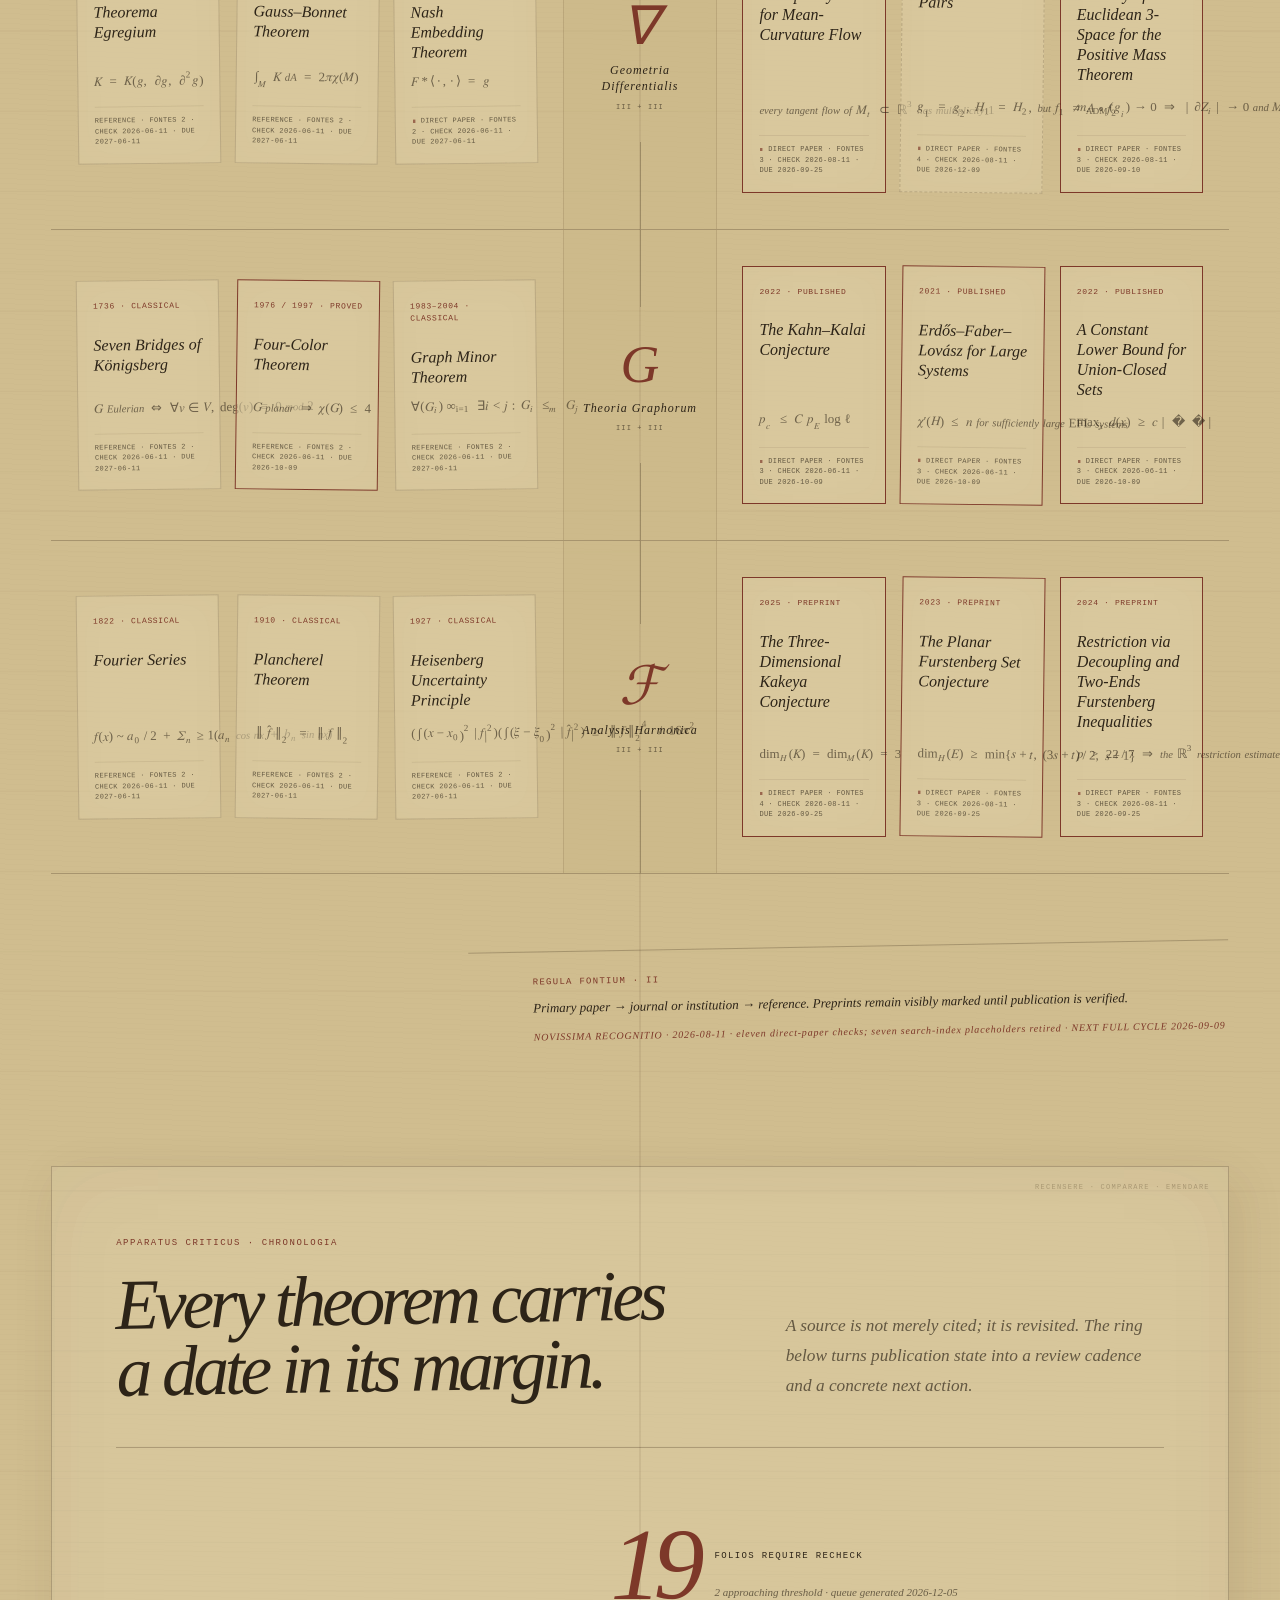
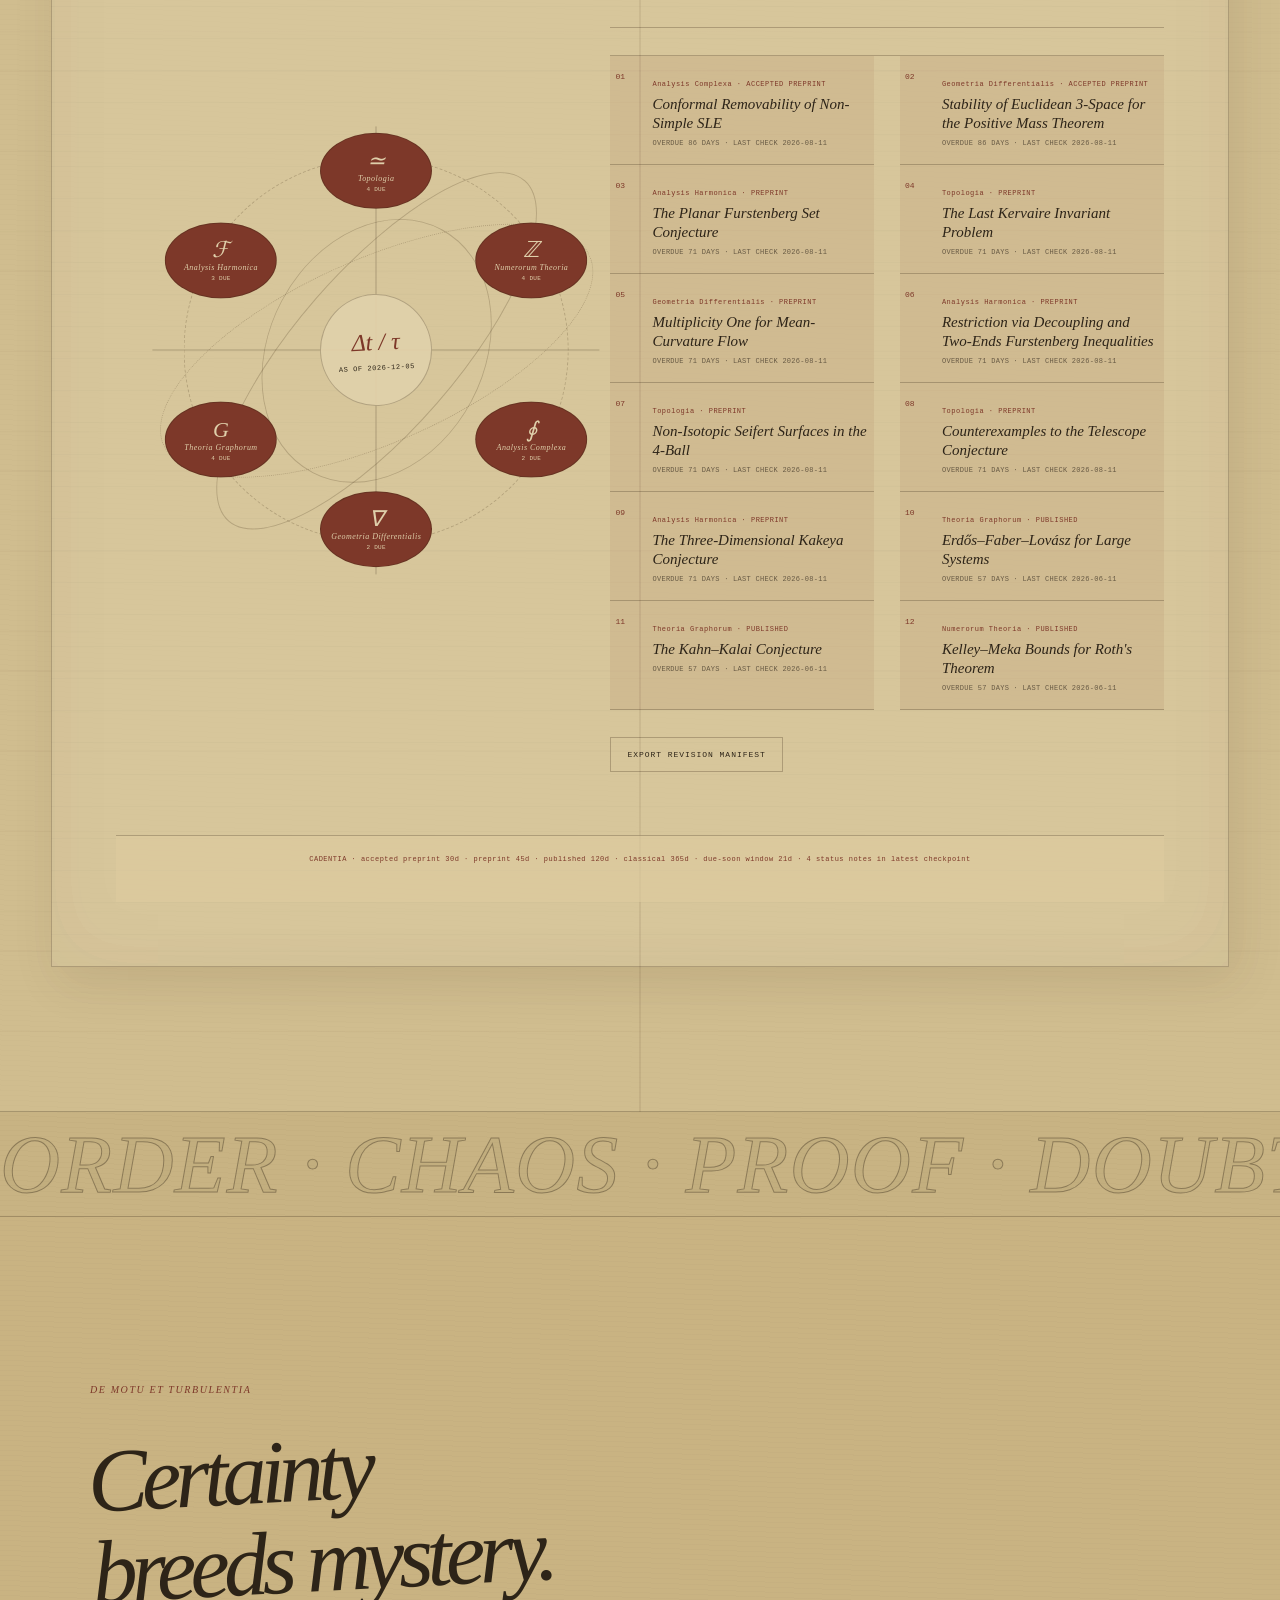
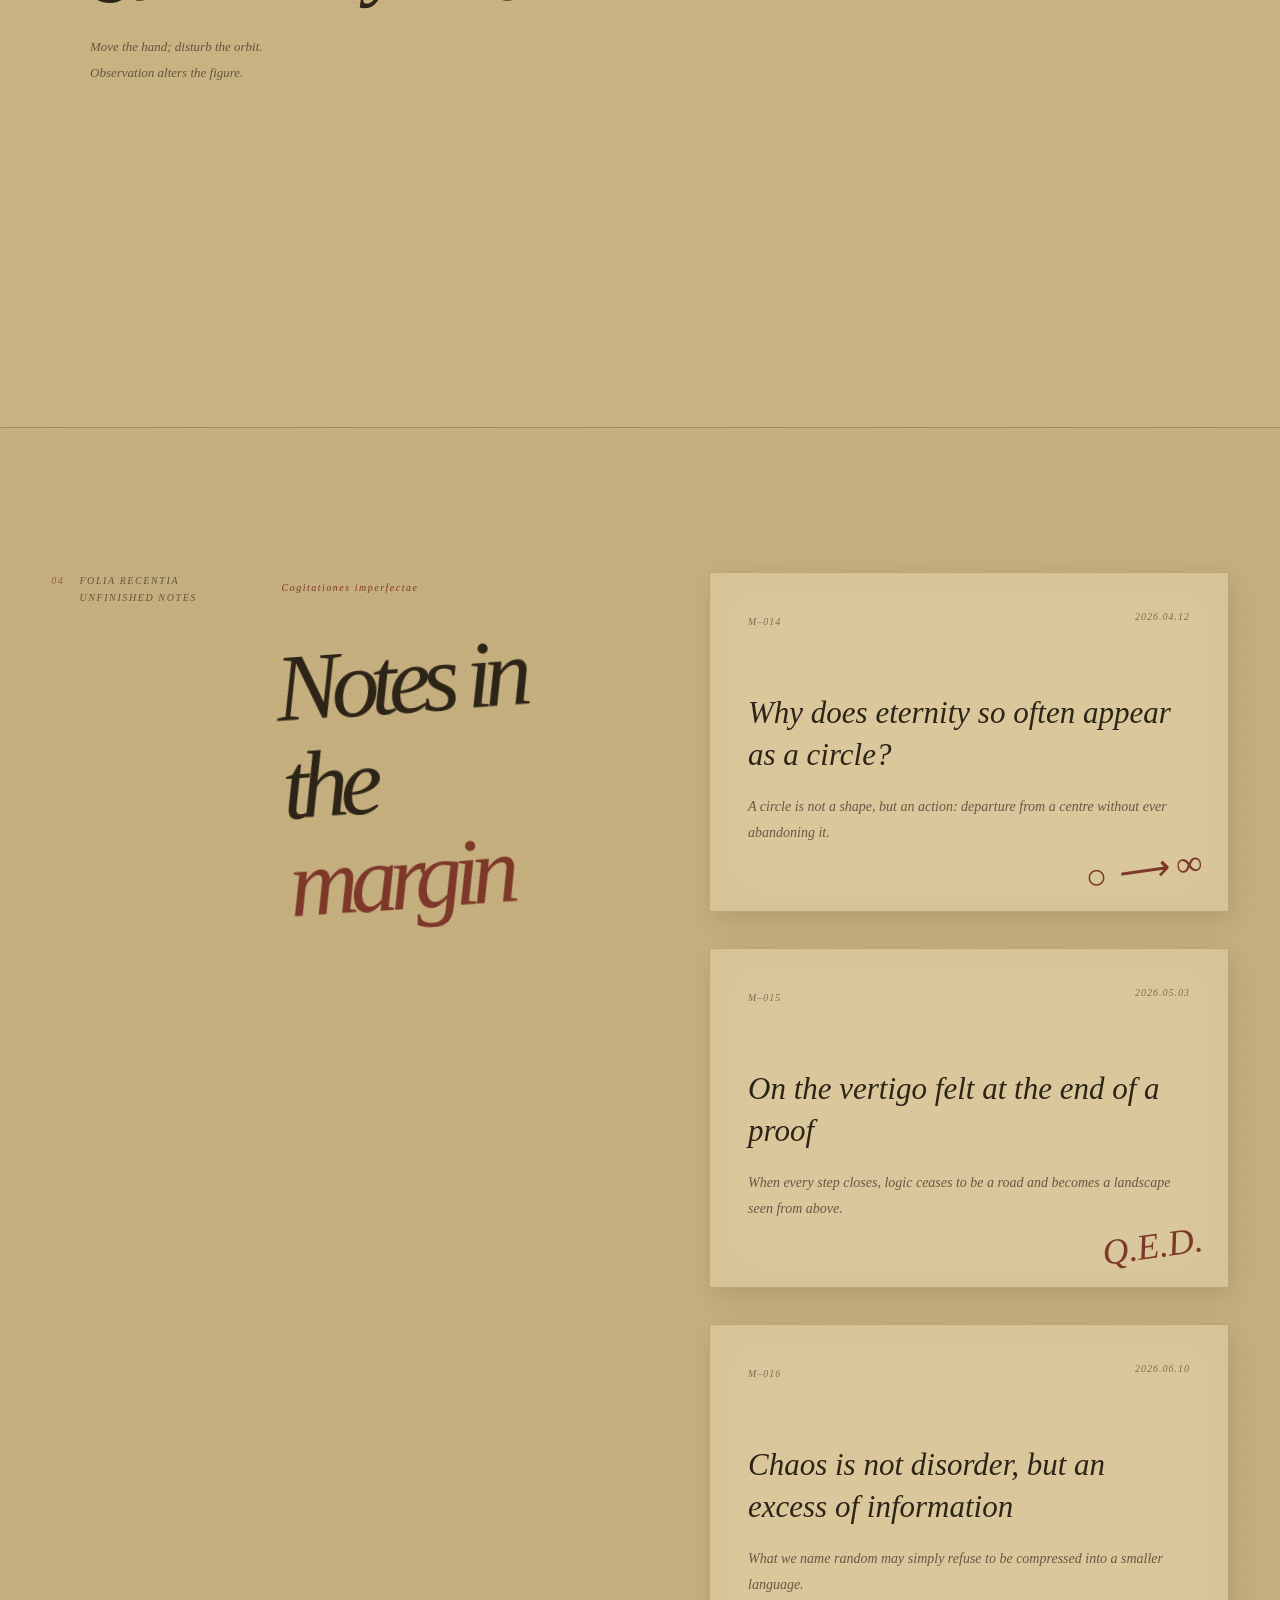
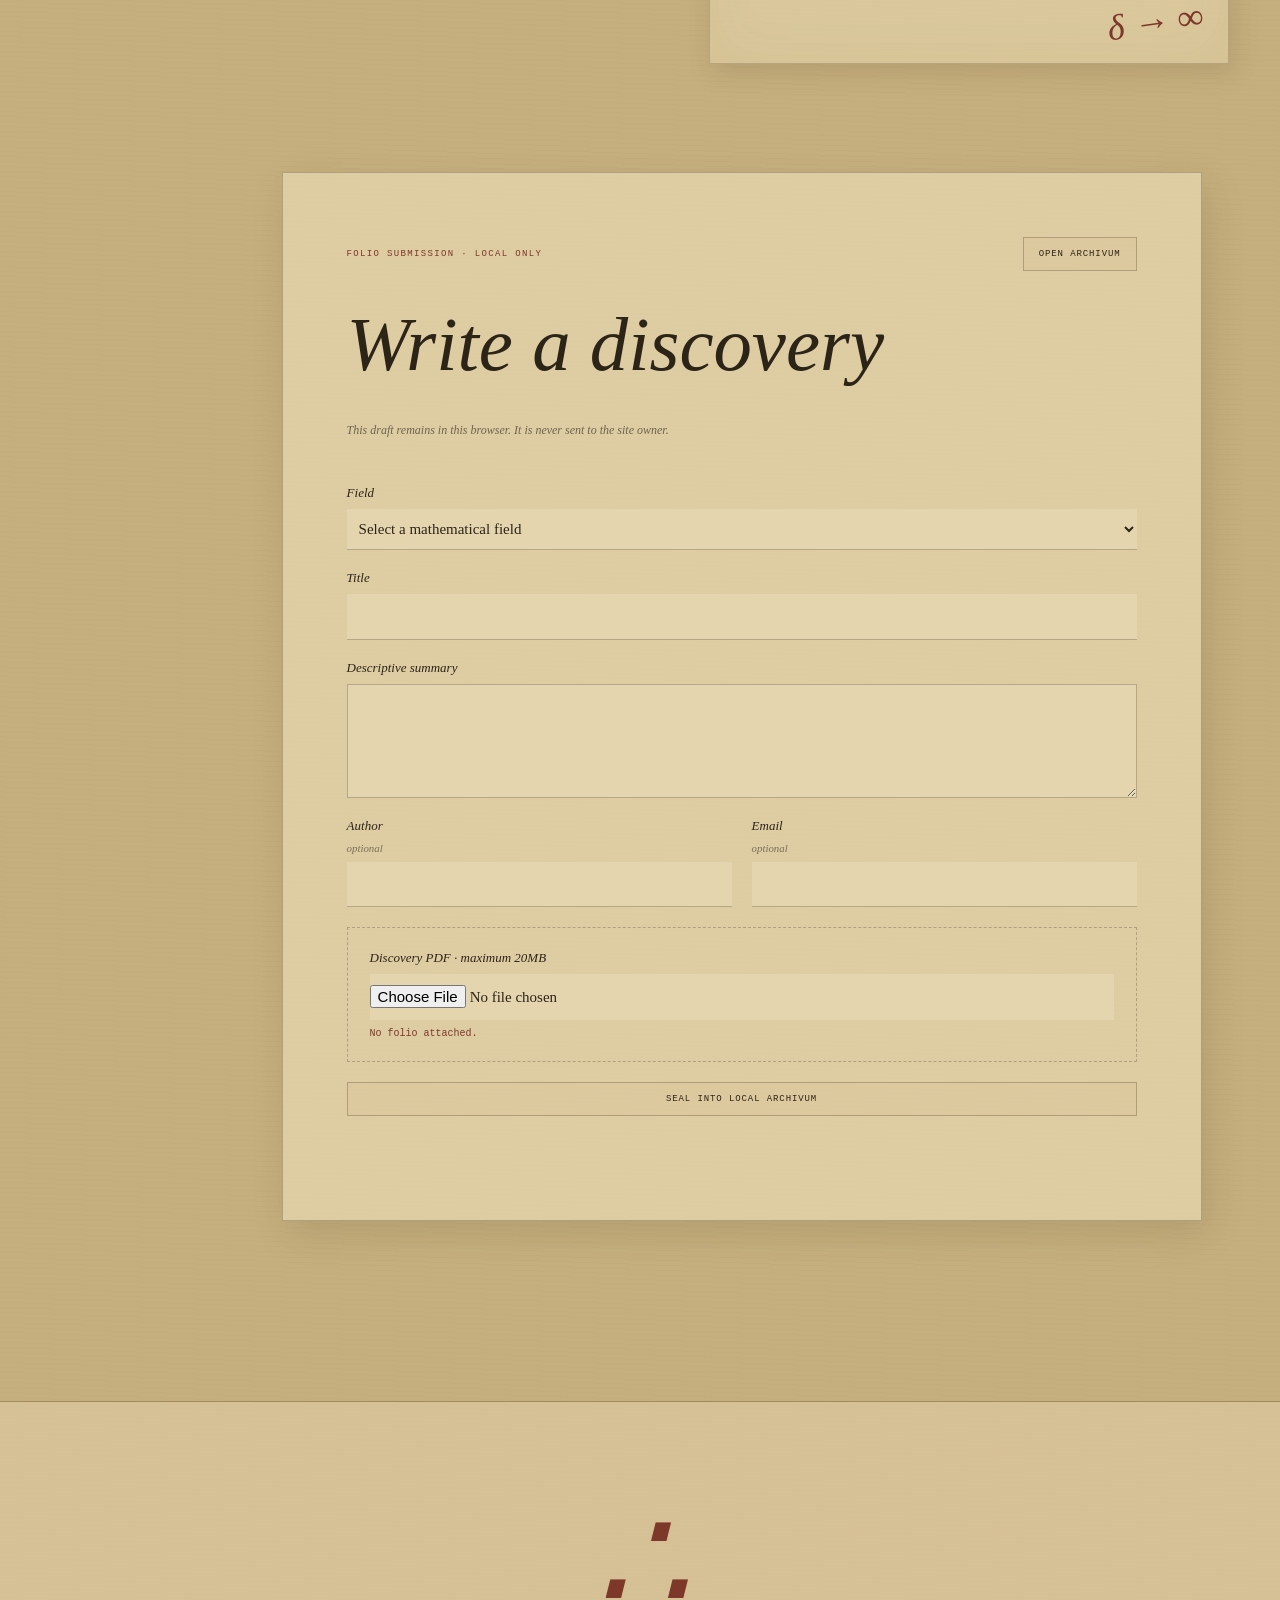
==== commit 20ee0b72: "Add theorem constellations and revision traces" ====
--- a/index.html
+++ b/index.html
@@ -6,7 +6,7 @@
   <meta name="theme-color" content="#cbb98e">
   <title>Codex Infinitum · A Mathematical Manuscript</title>
   <link rel="icon" href="data:,">
-  <link rel="stylesheet" href="style.css?v=20260811.4">
+  <link rel="stylesheet" href="style.css?v=20260811.6">
 </head>
 <body>
   <canvas id="fluid" aria-hidden="true"></canvas>
@@ -333,12 +333,12 @@
     <div class="footer-meta"><span>FOLIO CONTINUES</span><span>© MMXXVI</span></div>
   </footer>
 
-  <script src="results-data.js?v=20260811.4"></script>
-  <script src="maintenance.js?v=20260811.4"></script>
-  <script src="mathml.js?v=20260811.4"></script>
-  <script src="catalog.js?v=20260811.4"></script>
-  <script src="script.js?v=20260811.4"></script>
-  <script src="portals.js?v=20260811.4"></script>
-  <script src="submissions.js?v=20260811.4"></script>
+  <script src="results-data.js?v=20260811.6"></script>
+  <script src="maintenance.js?v=20260811.6"></script>
+  <script src="mathml.js?v=20260811.6"></script>
+  <script src="catalog.js?v=20260811.6"></script>
+  <script src="script.js?v=20260811.6"></script>
+  <script src="portals.js?v=20260811.6"></script>
+  <script src="submissions.js?v=20260811.6"></script>
 </body>
 </html>
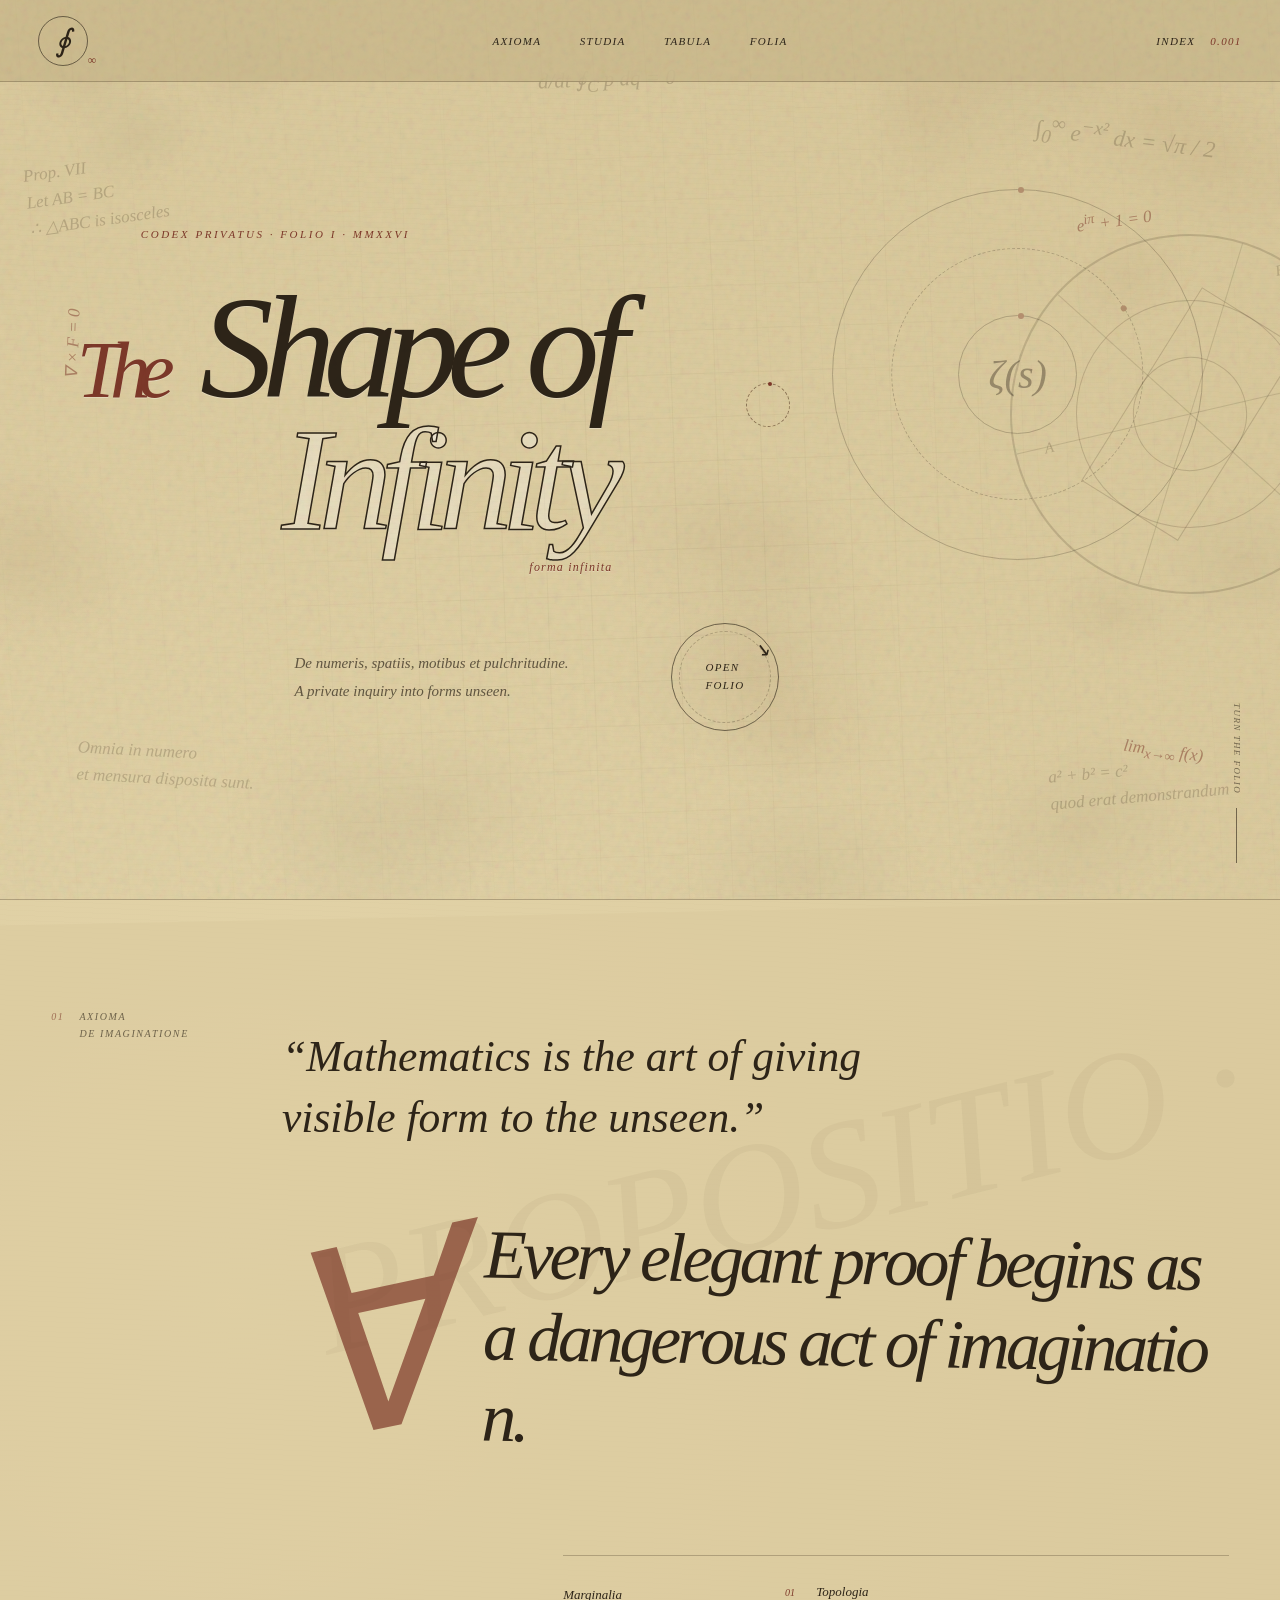
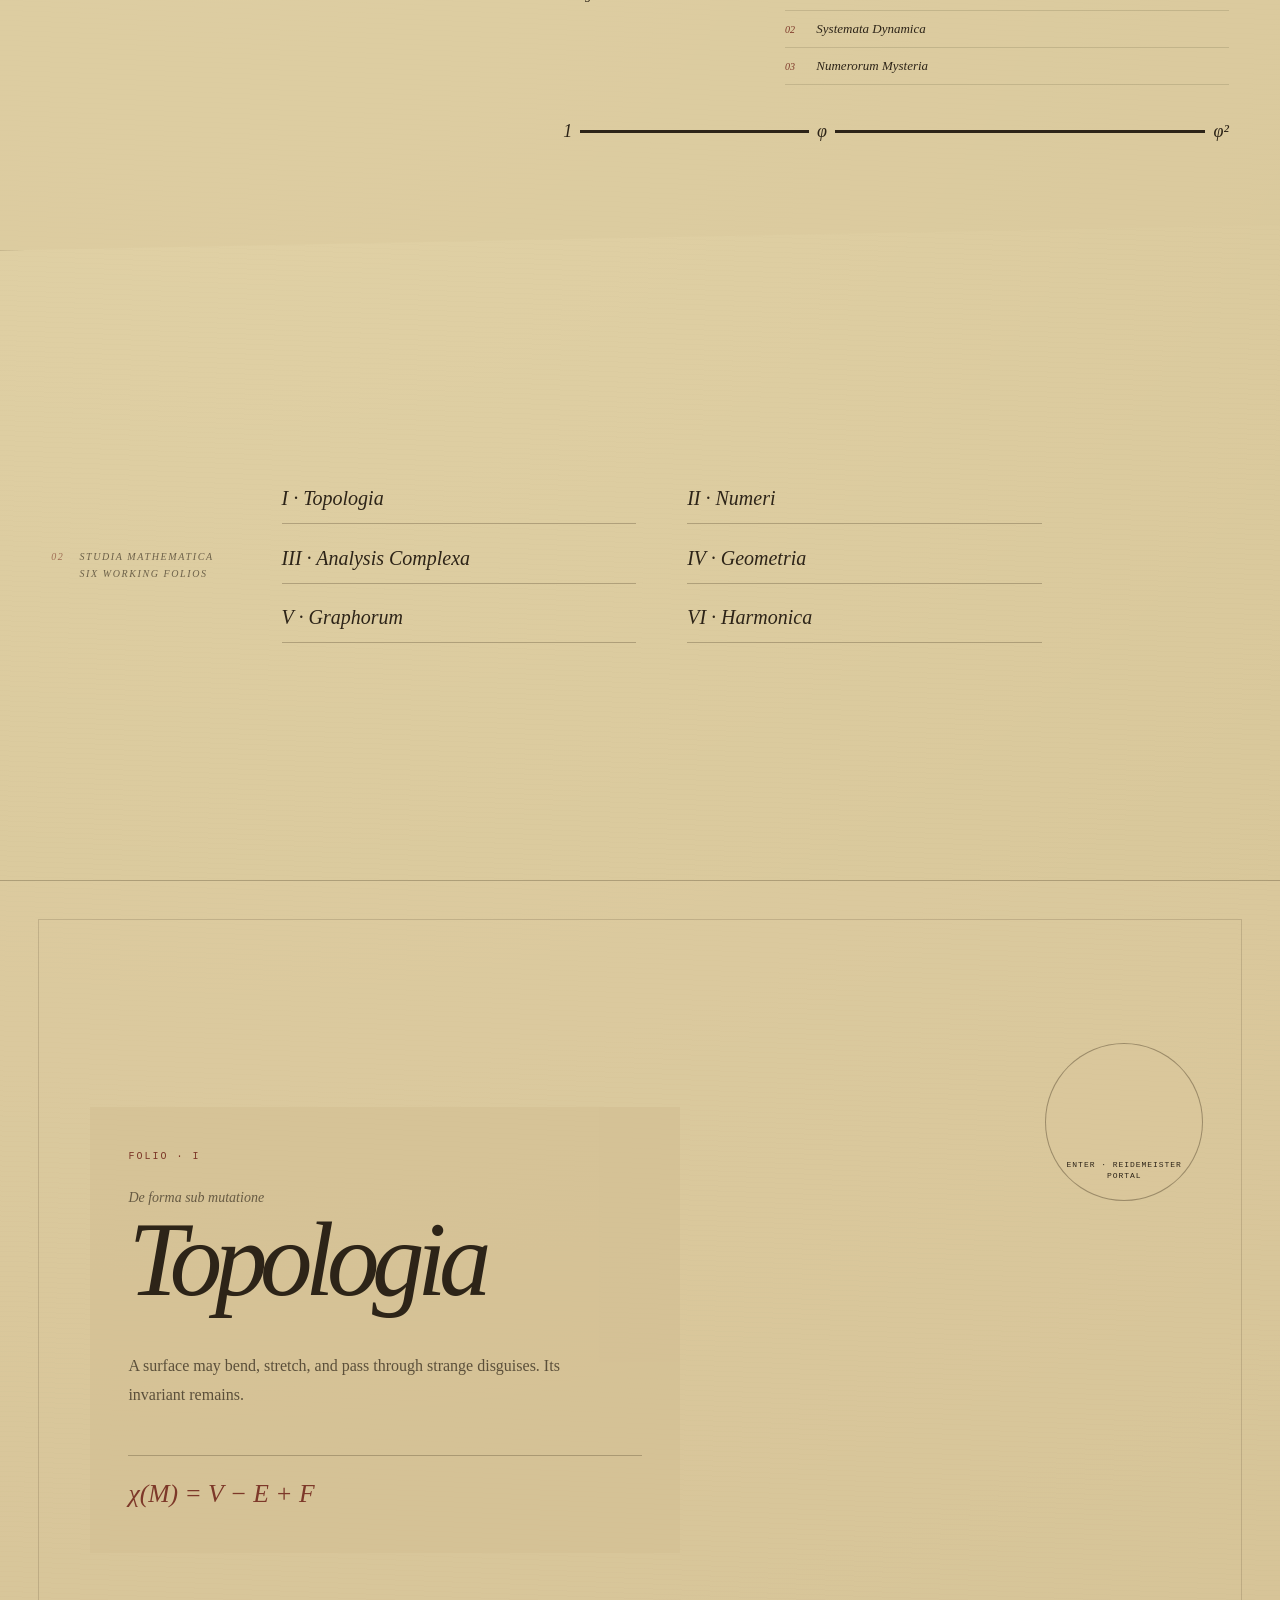
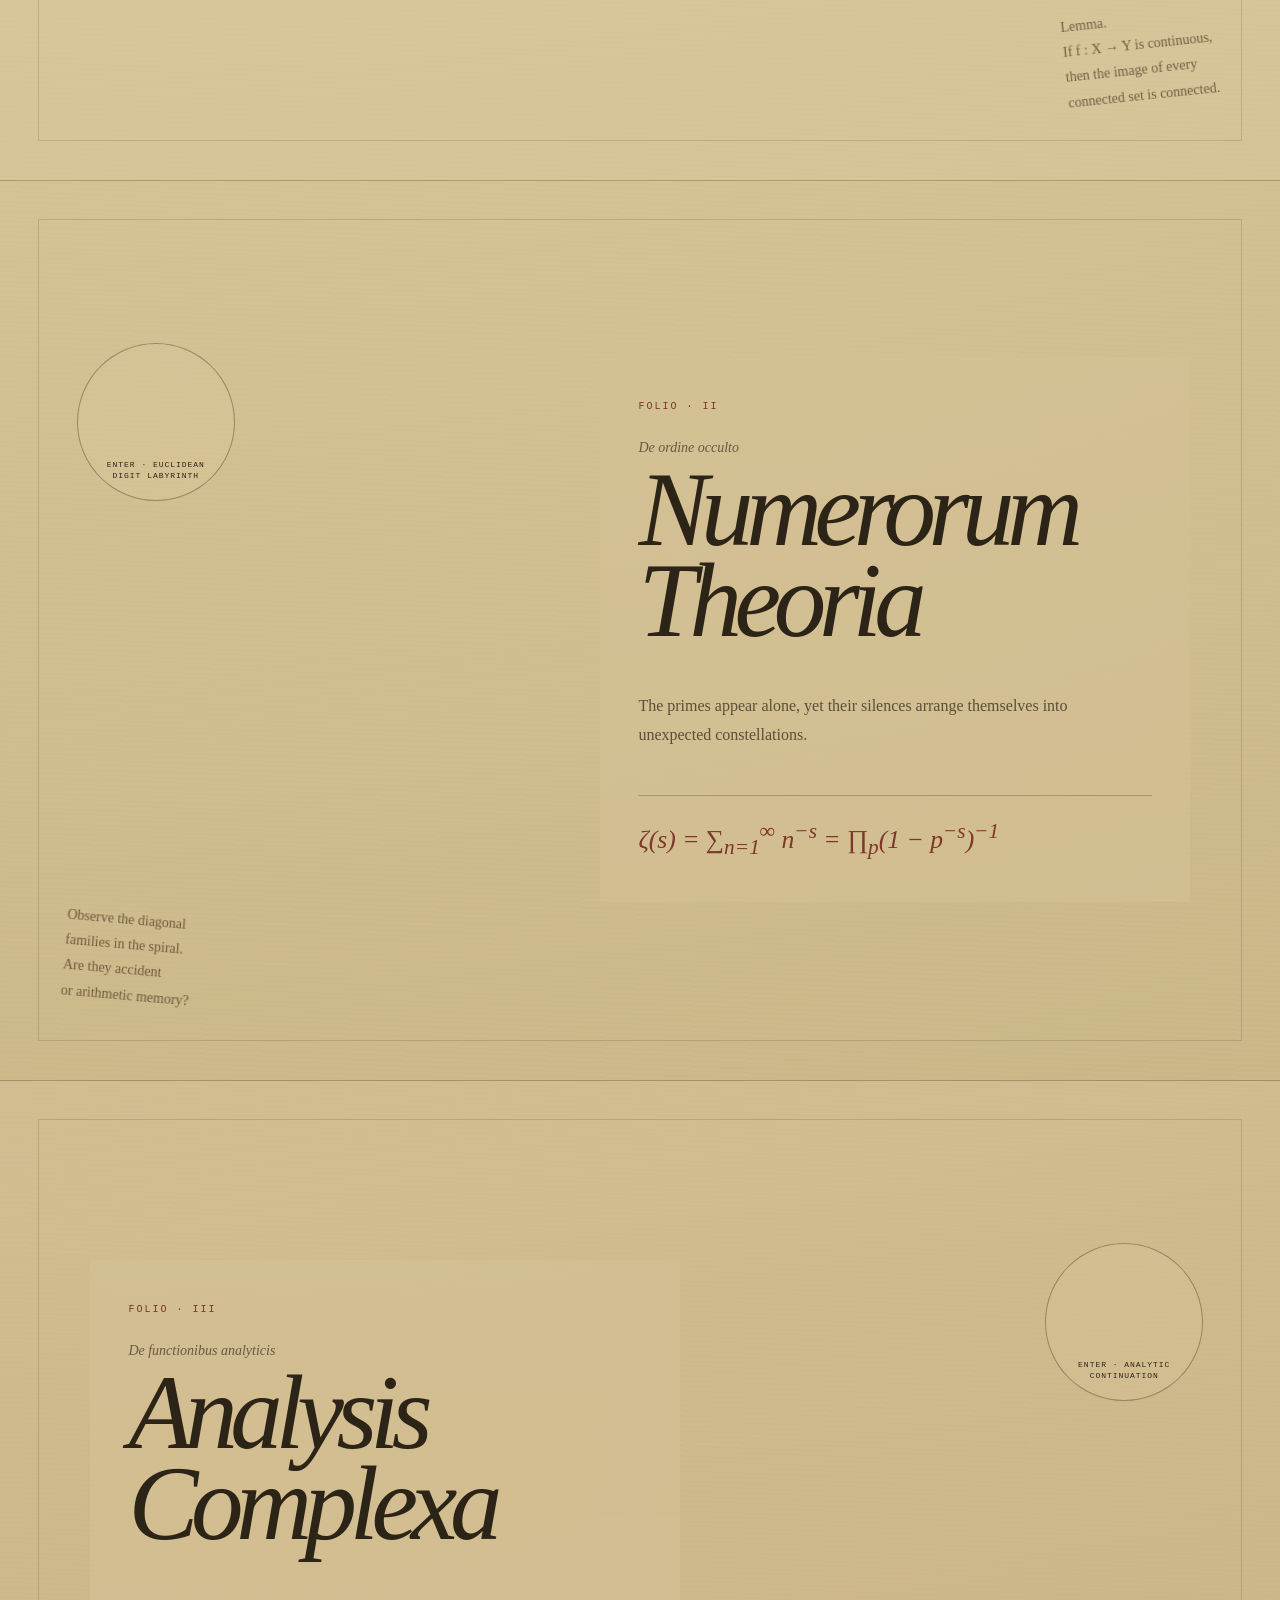
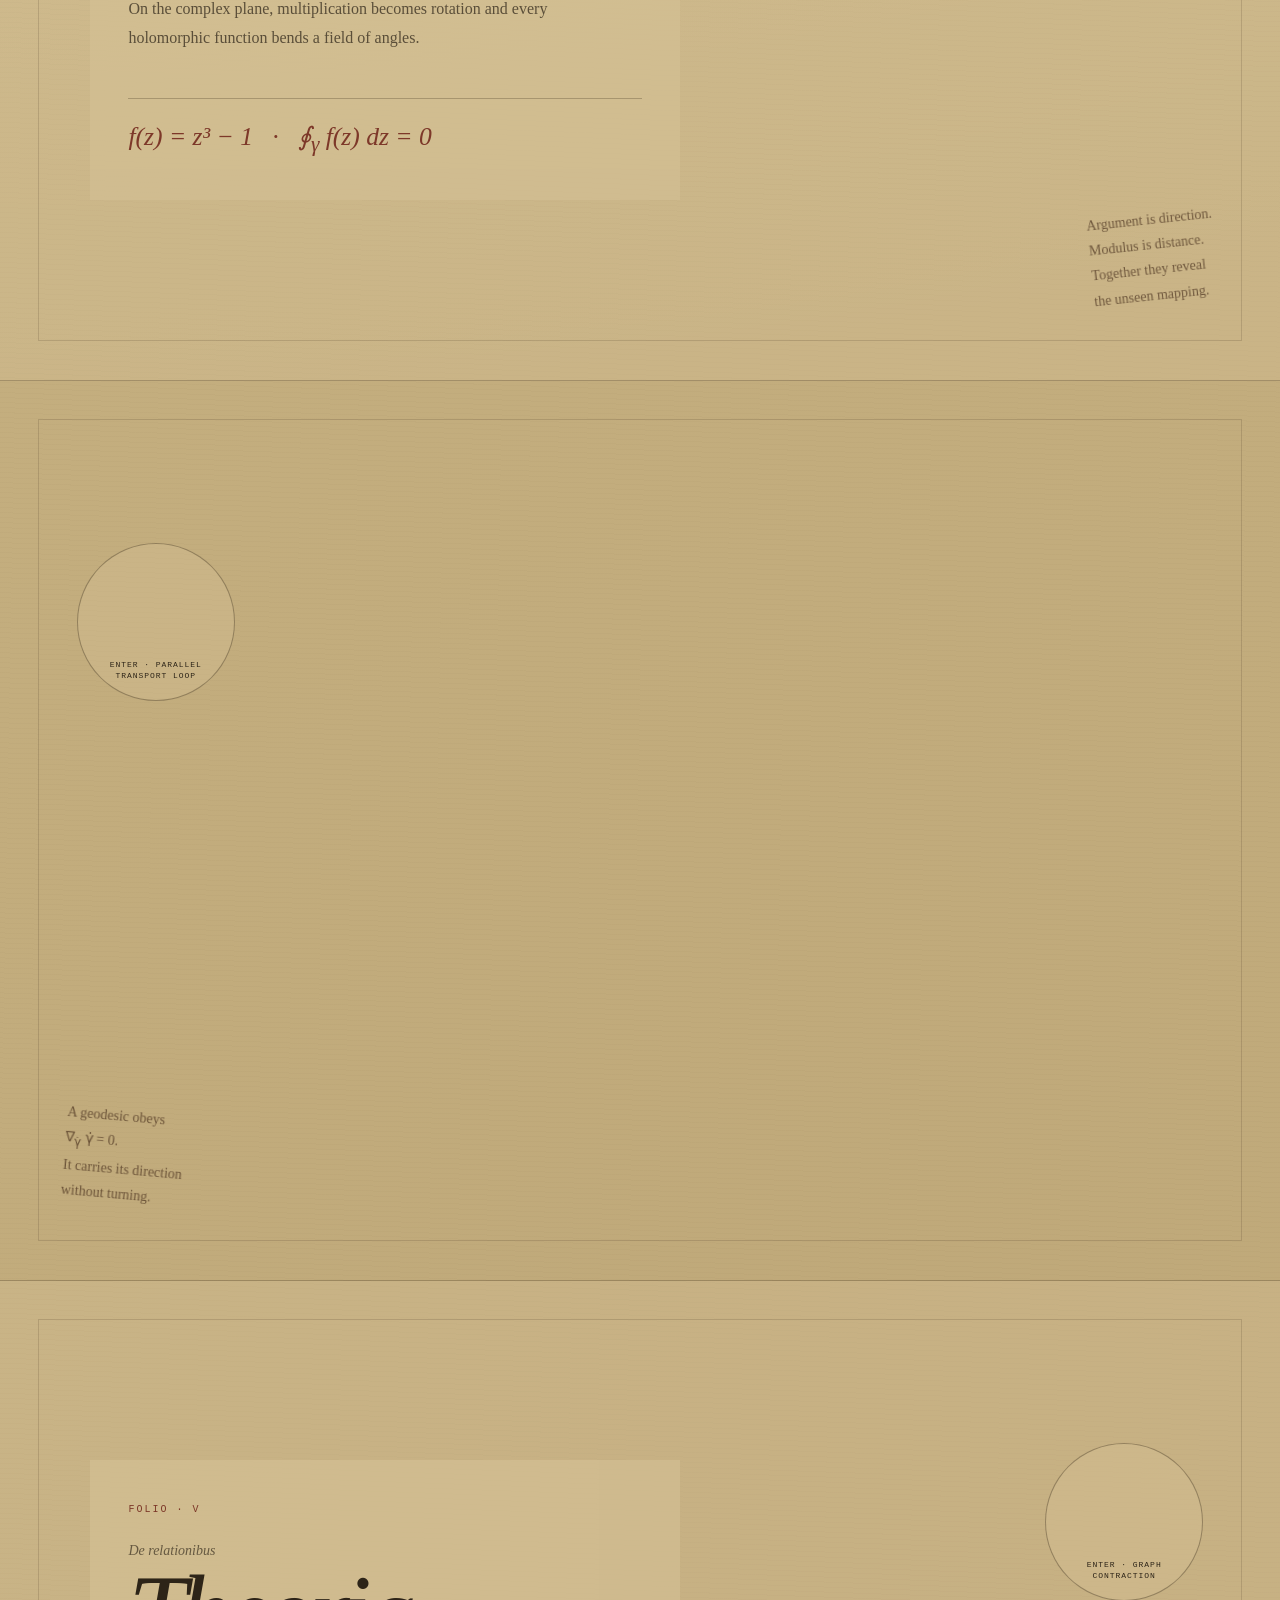
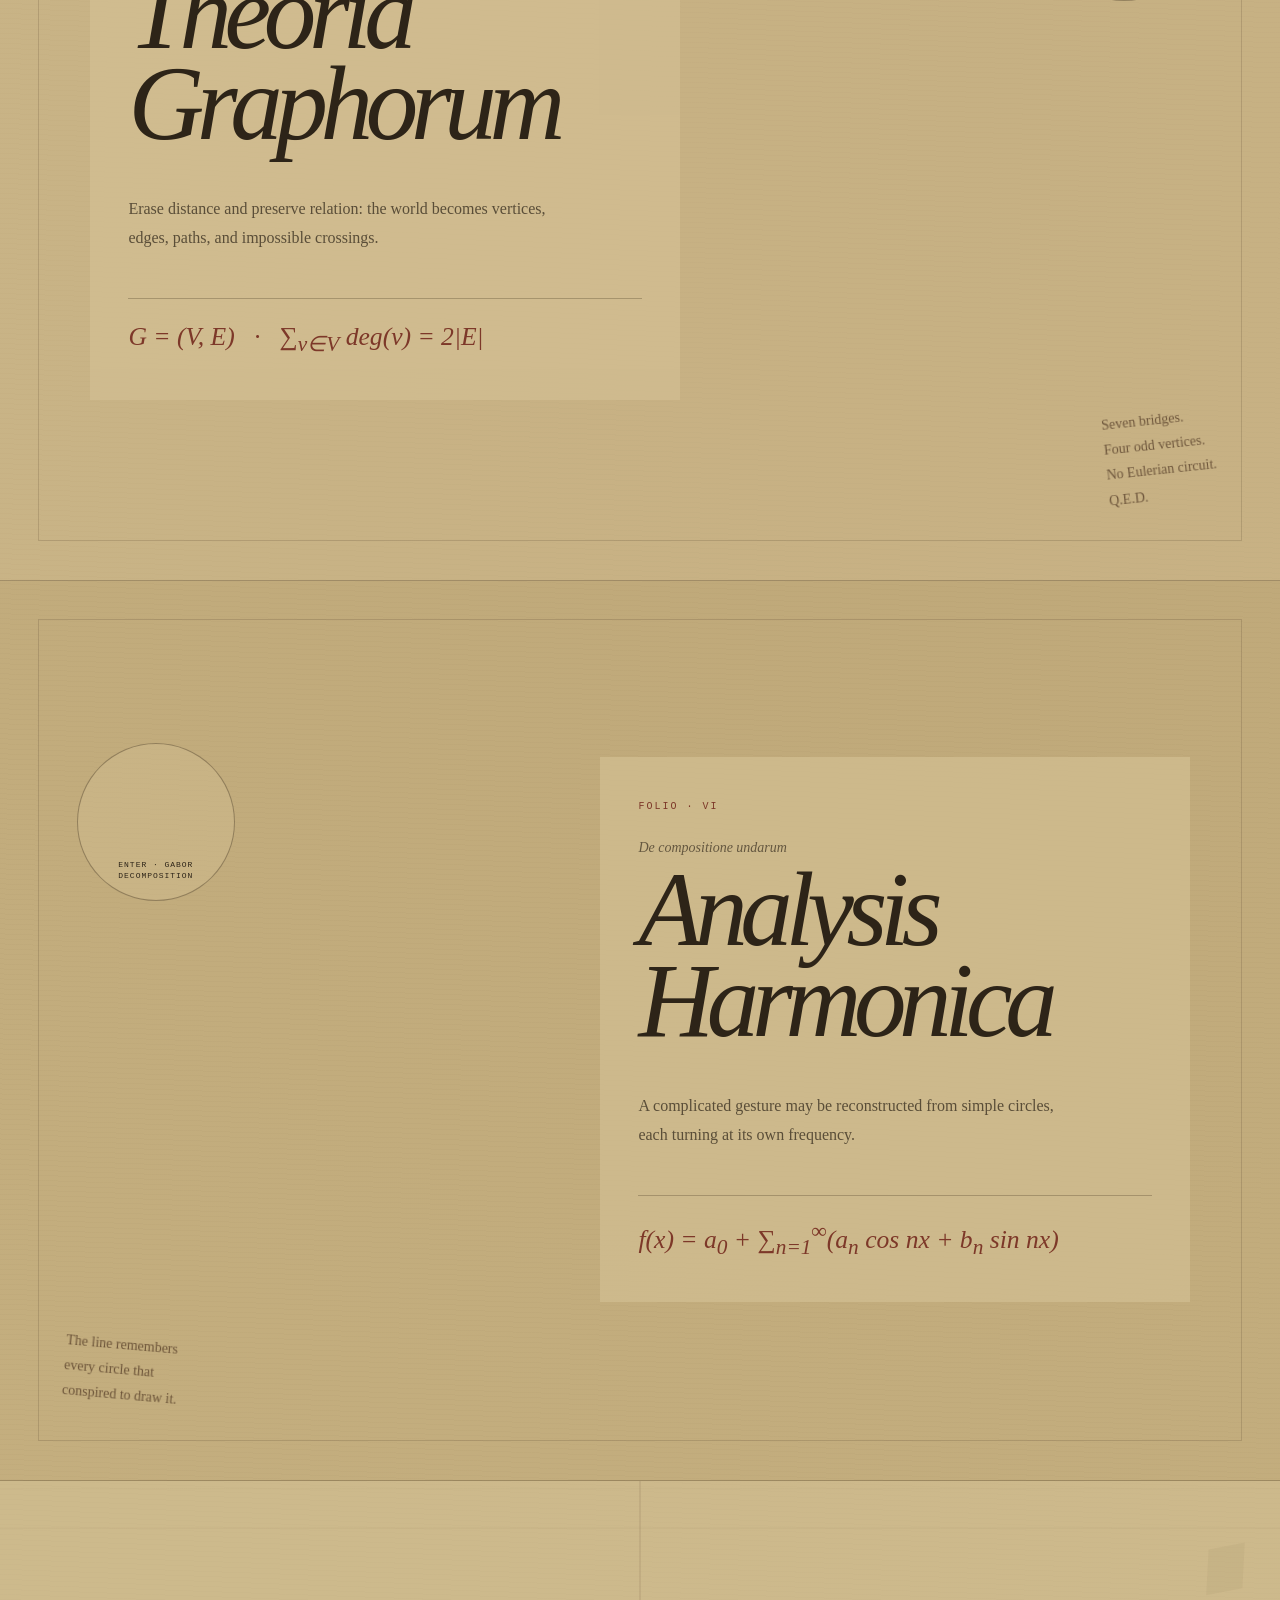
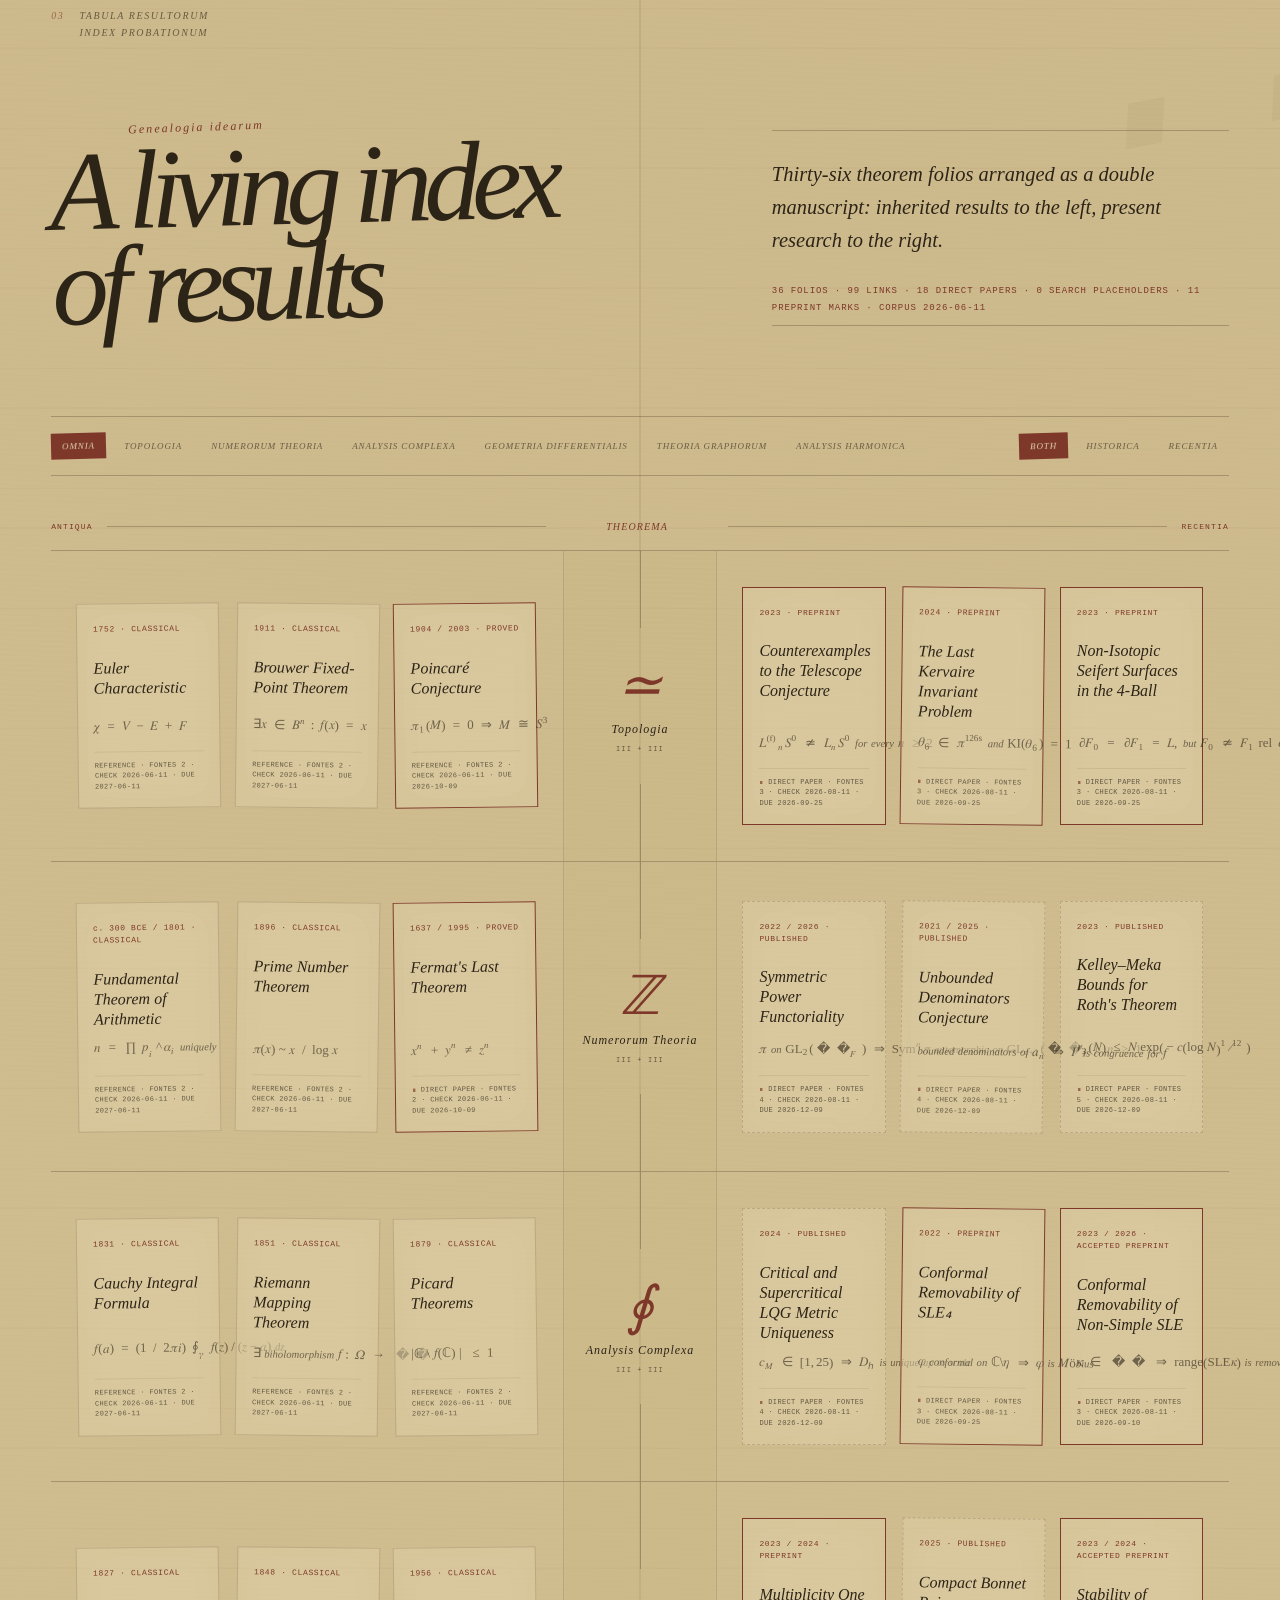
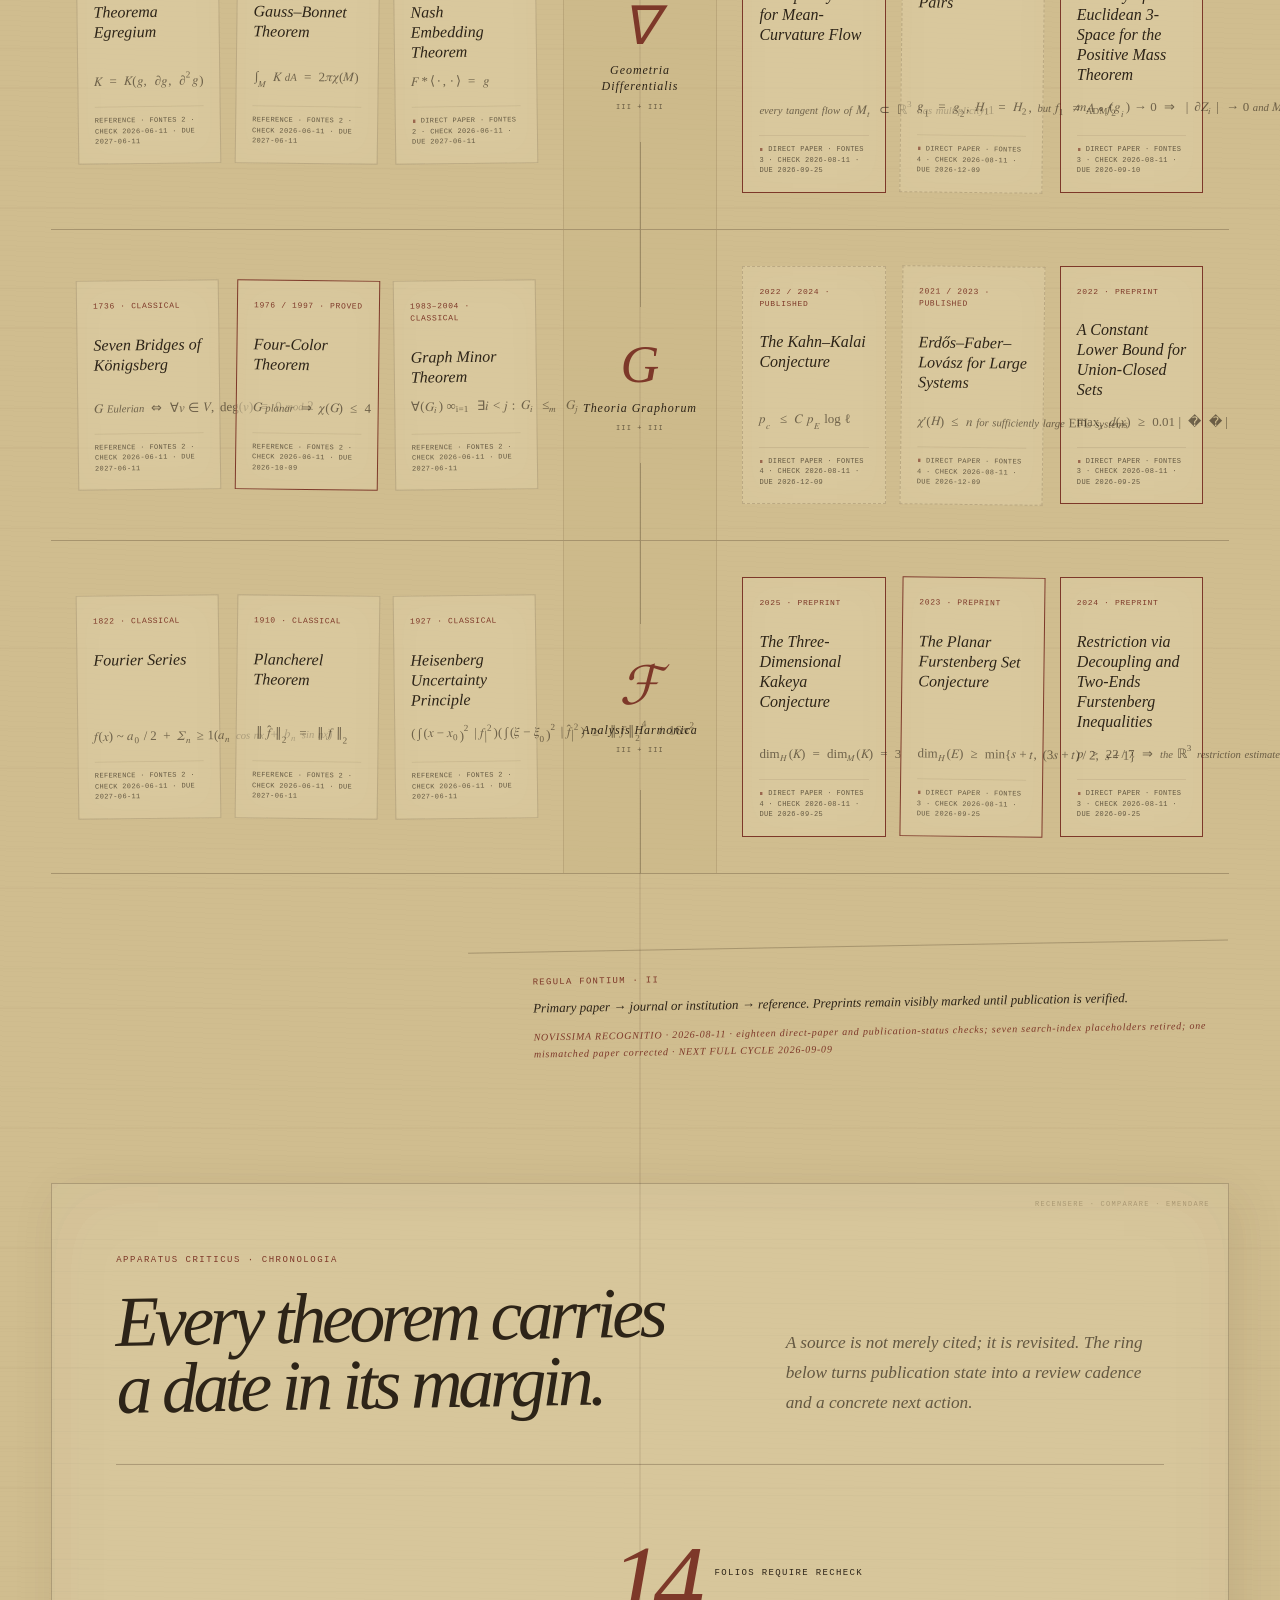
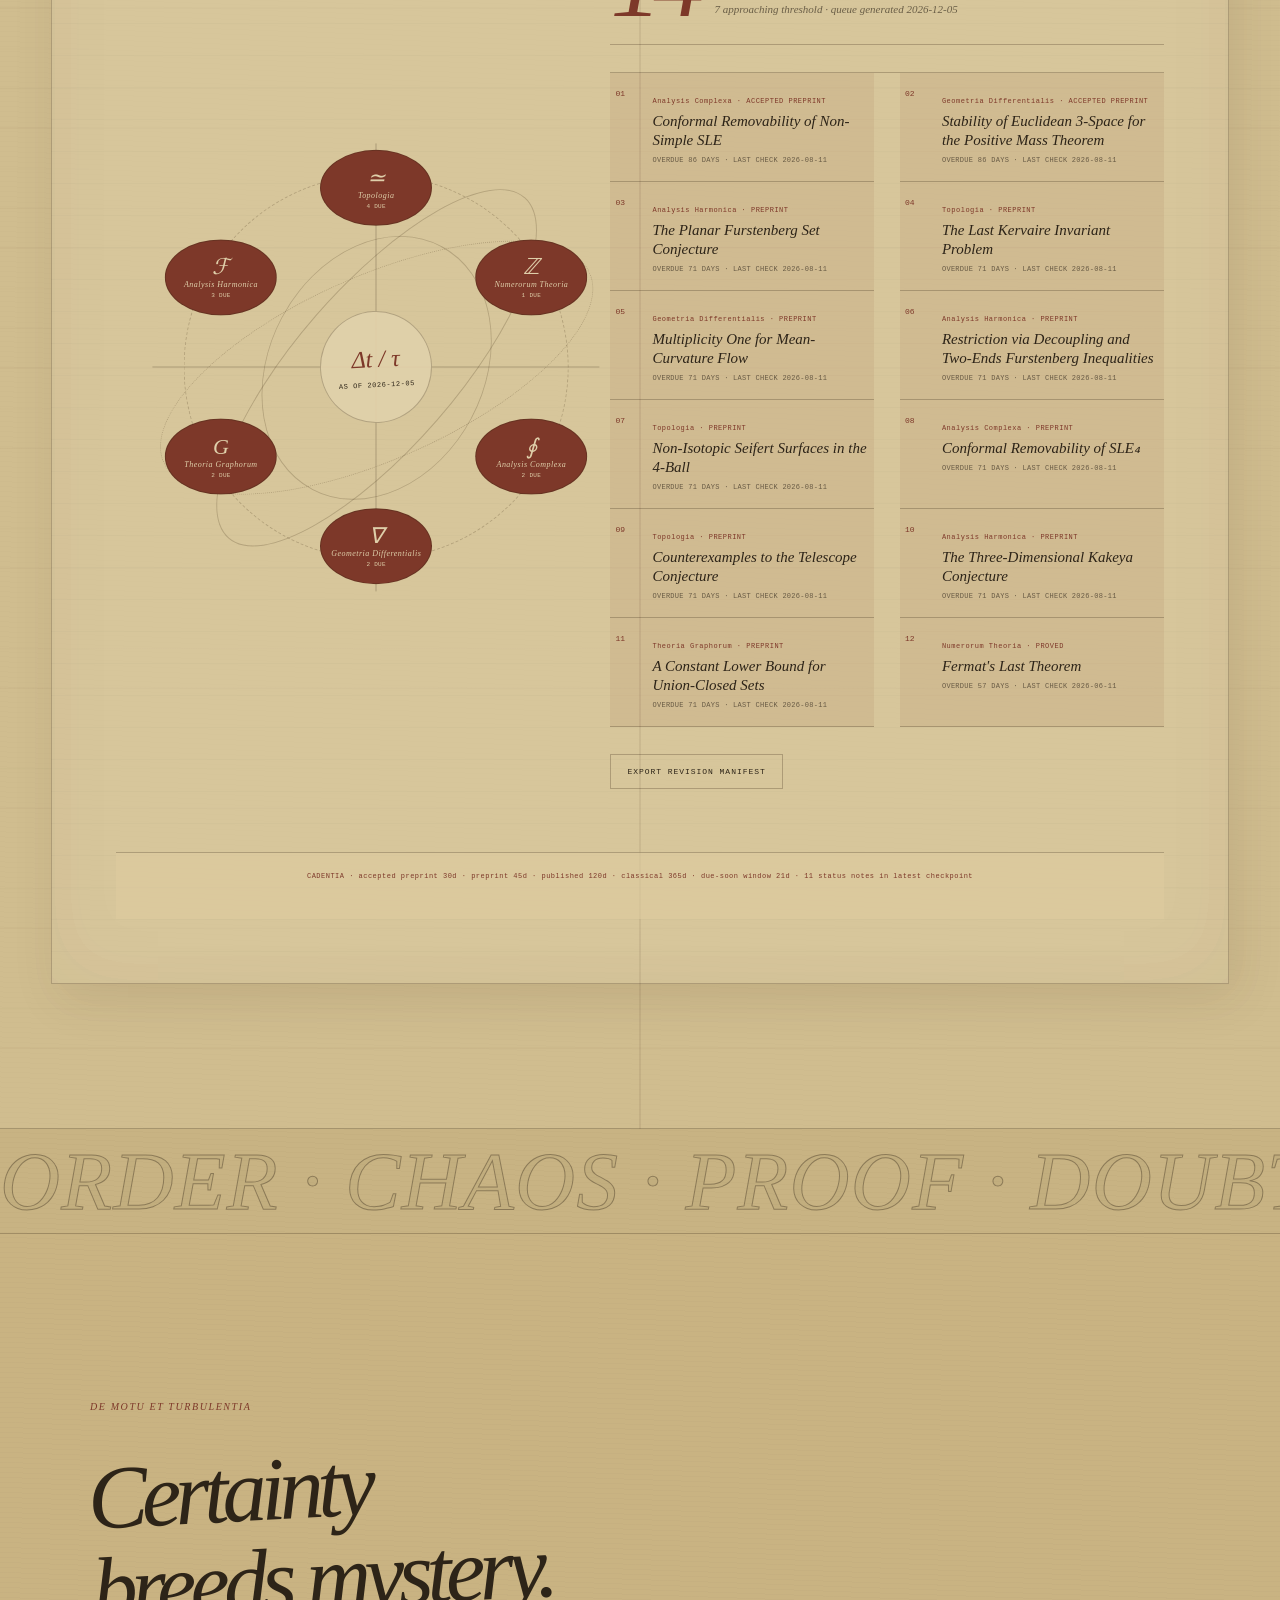
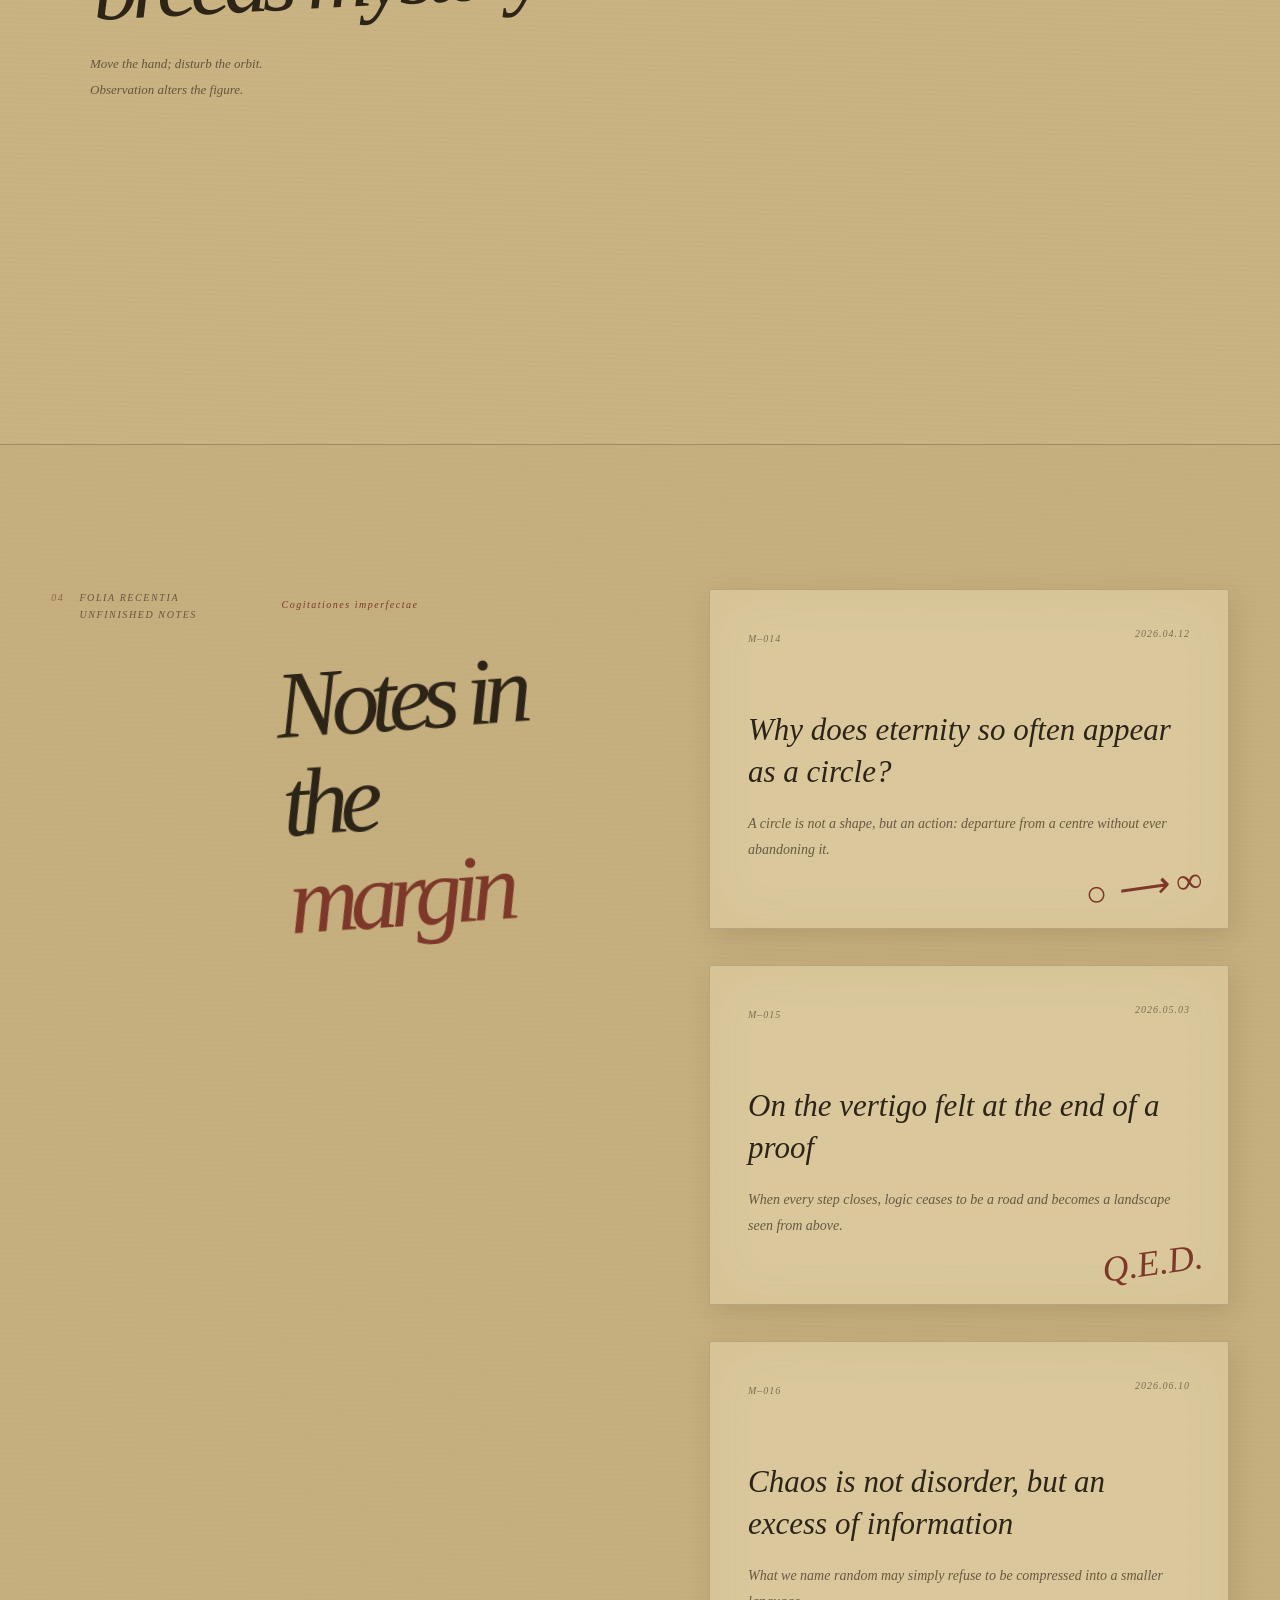
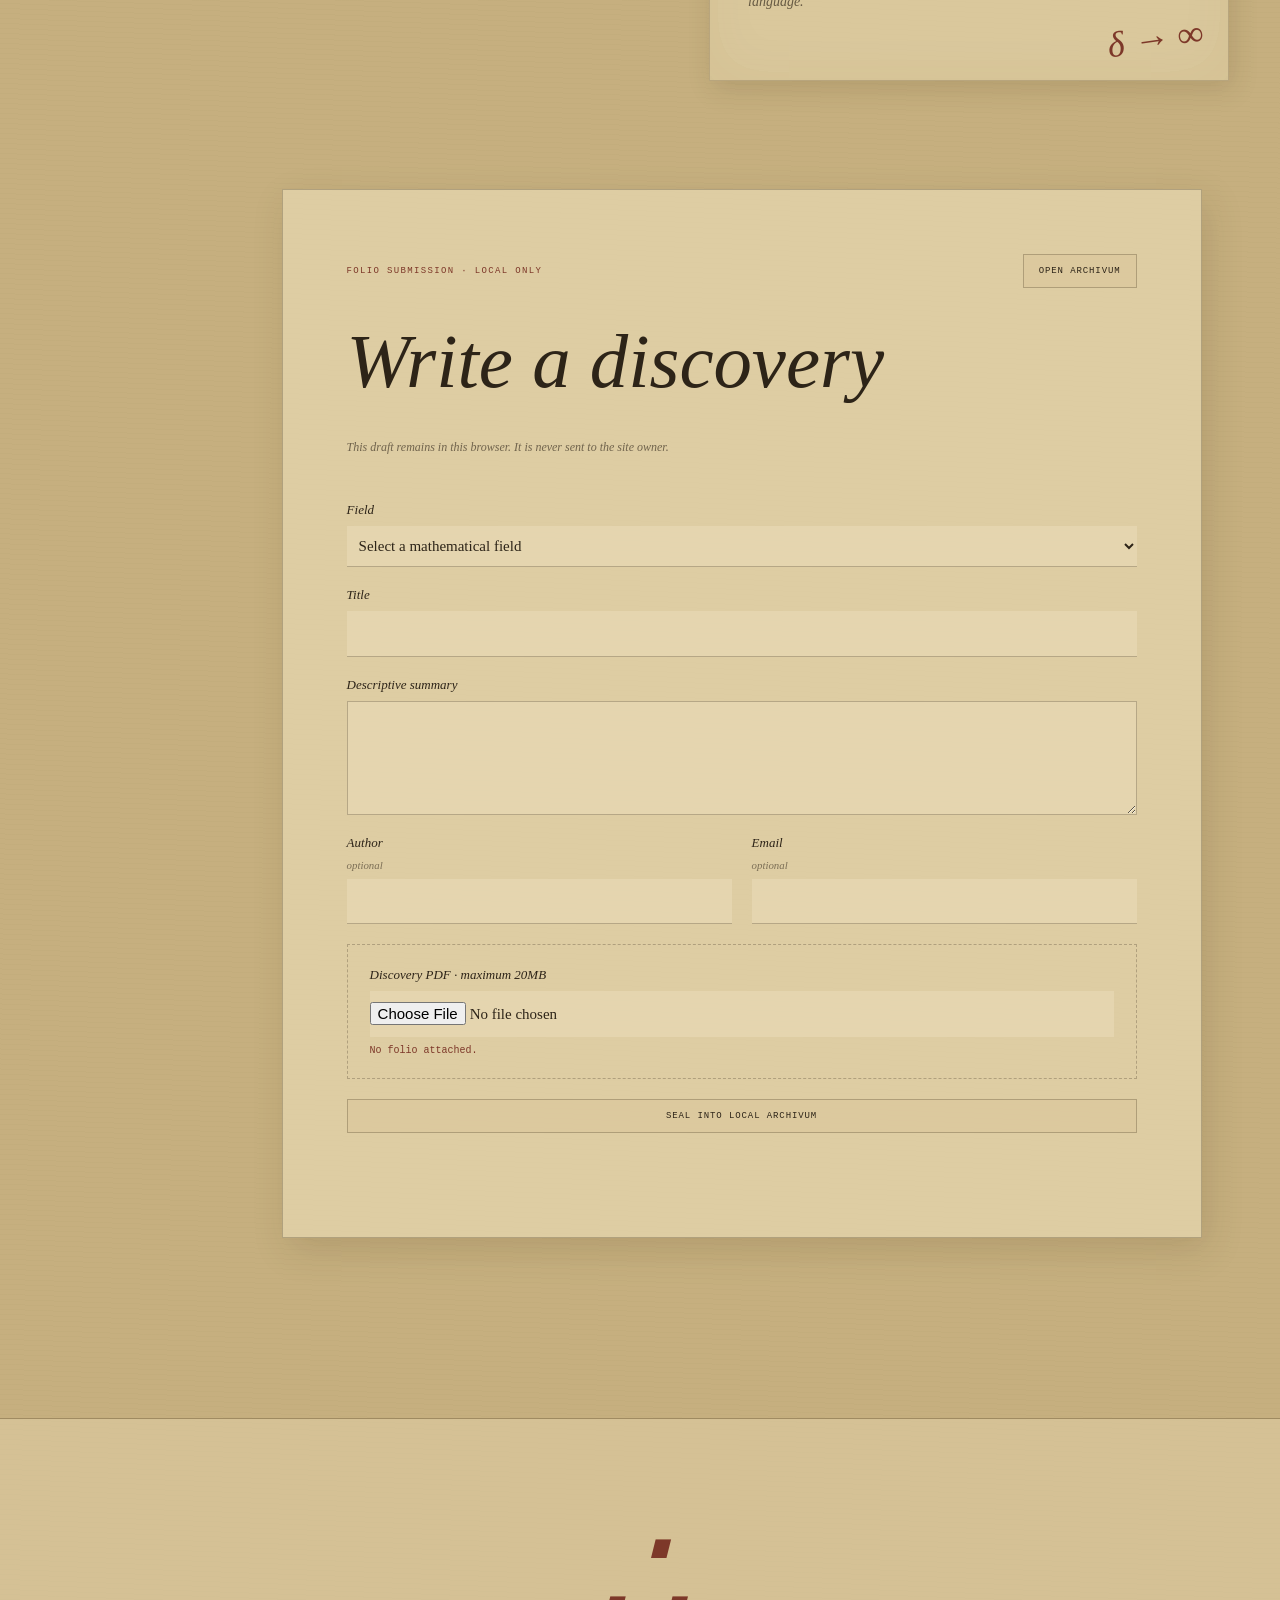
==== commit 3aeb901a: "Audit recent results and rank source authority" ====
--- a/index.html
+++ b/index.html
@@ -6,7 +6,7 @@
   <meta name="theme-color" content="#cbb98e">
   <title>Codex Infinitum · A Mathematical Manuscript</title>
   <link rel="icon" href="data:,">
-  <link rel="stylesheet" href="style.css?v=20260811.6">
+  <link rel="stylesheet" href="style.css?v=20260811.8">
 </head>
 <body>
   <canvas id="fluid" aria-hidden="true"></canvas>
@@ -333,12 +333,12 @@
     <div class="footer-meta"><span>FOLIO CONTINUES</span><span>© MMXXVI</span></div>
   </footer>
 
-  <script src="results-data.js?v=20260811.6"></script>
-  <script src="maintenance.js?v=20260811.6"></script>
-  <script src="mathml.js?v=20260811.6"></script>
-  <script src="catalog.js?v=20260811.6"></script>
-  <script src="script.js?v=20260811.6"></script>
-  <script src="portals.js?v=20260811.6"></script>
-  <script src="submissions.js?v=20260811.6"></script>
+  <script src="results-data.js?v=20260811.8"></script>
+  <script src="maintenance.js?v=20260811.8"></script>
+  <script src="mathml.js?v=20260811.8"></script>
+  <script src="catalog.js?v=20260811.8"></script>
+  <script src="script.js?v=20260811.8"></script>
+  <script src="portals.js?v=20260811.8"></script>
+  <script src="submissions.js?v=20260811.8"></script>
 </body>
 </html>
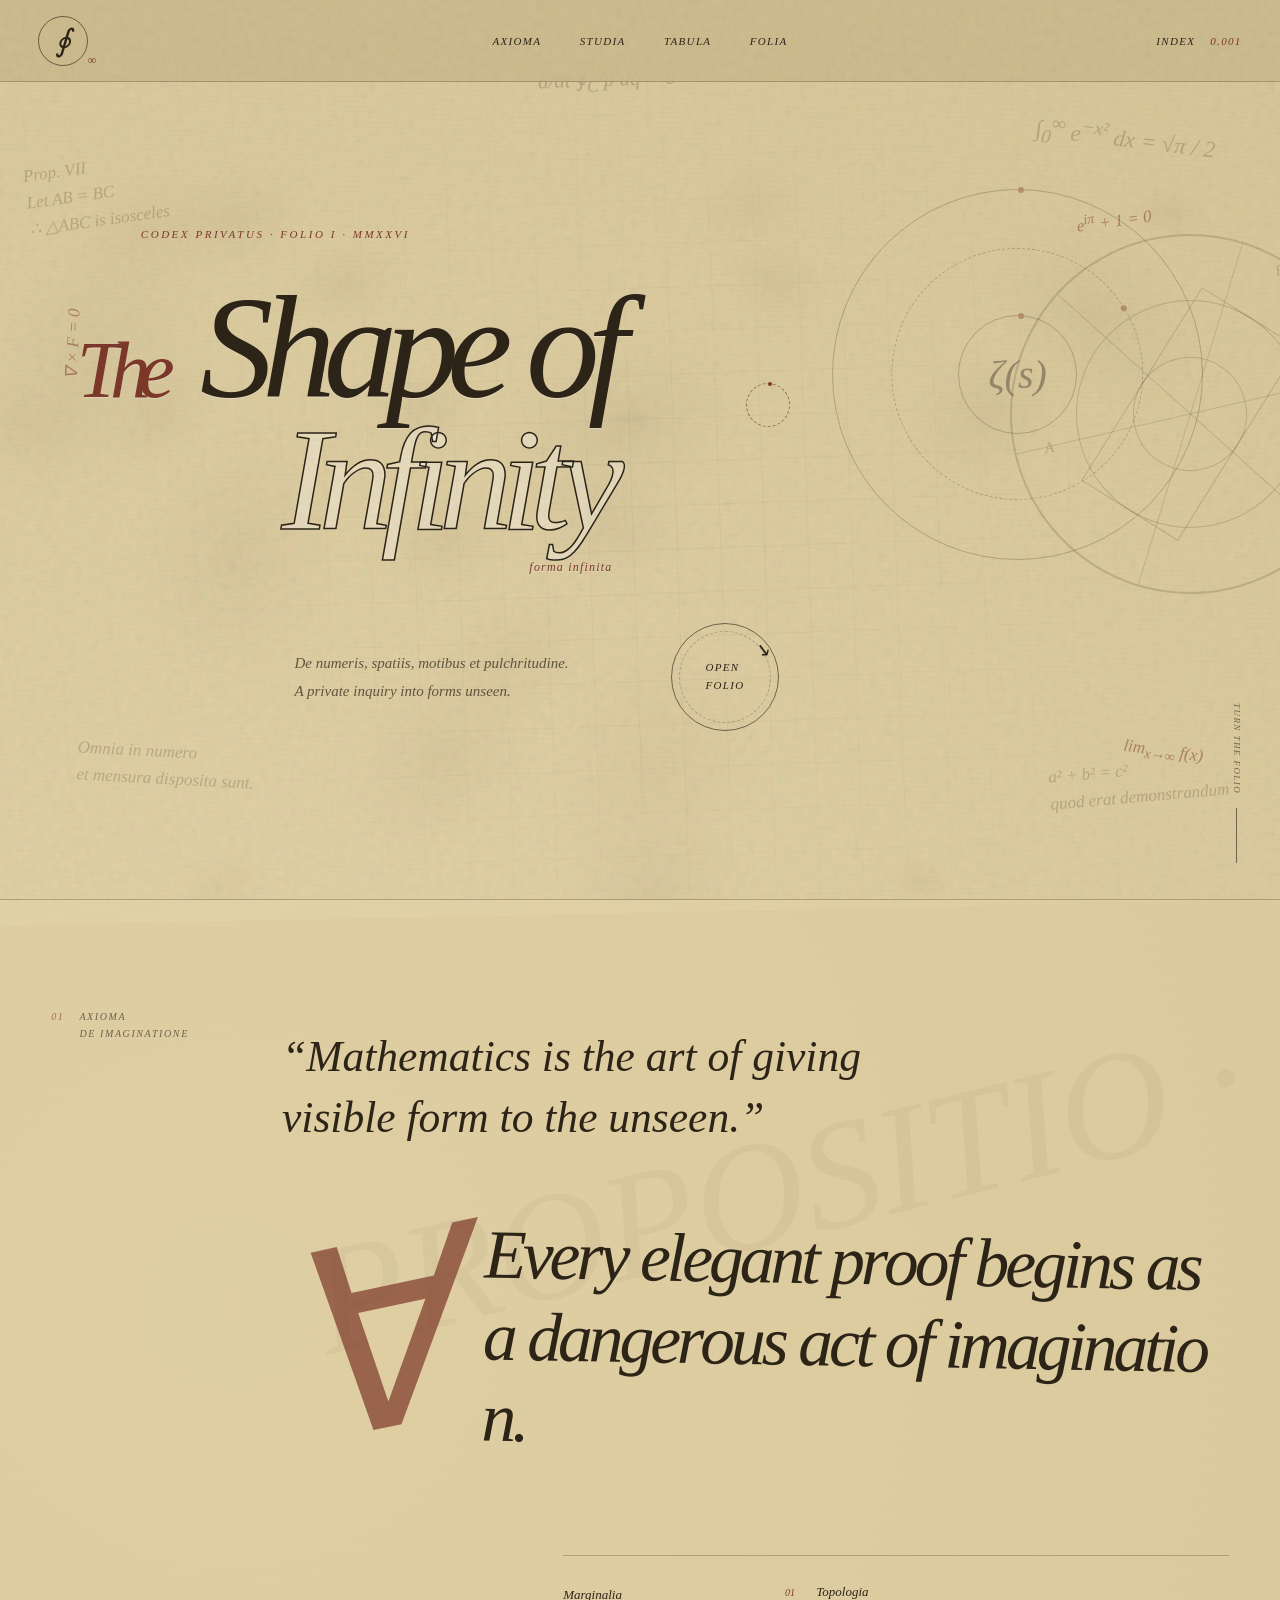
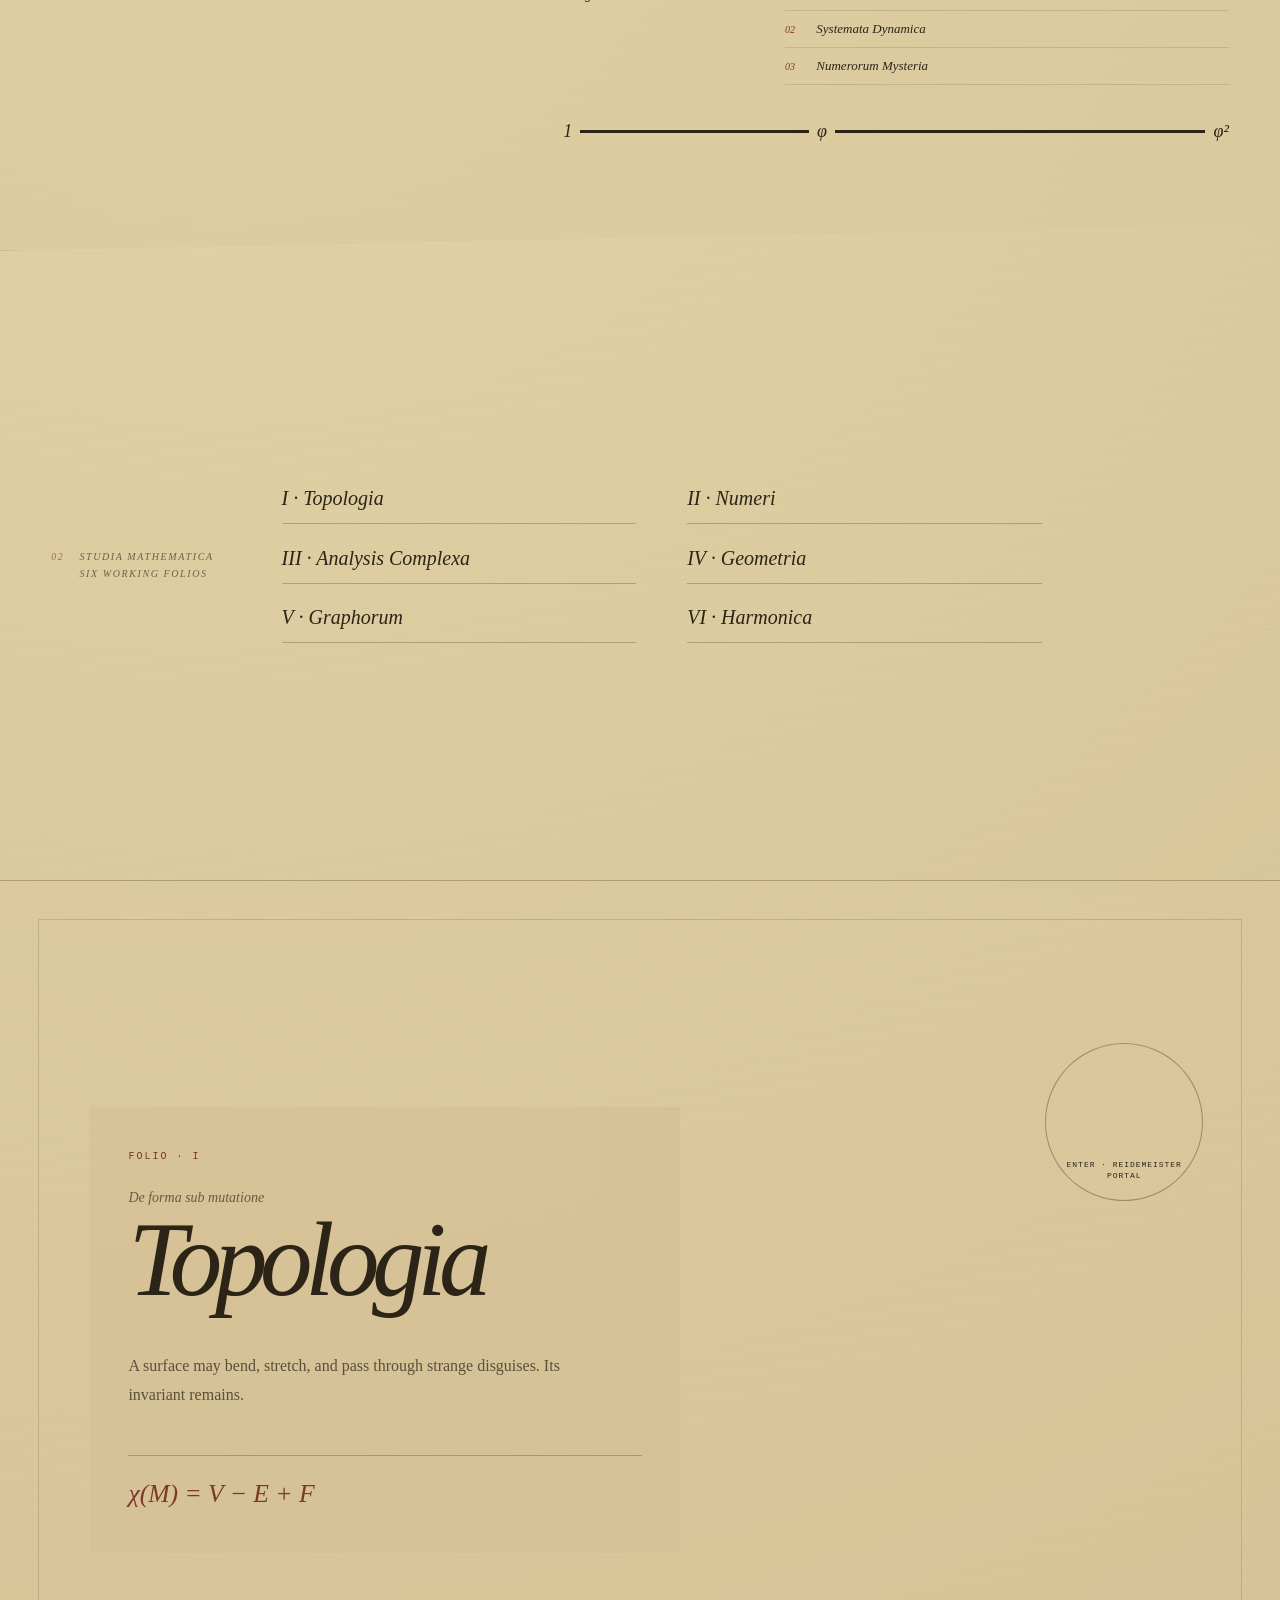
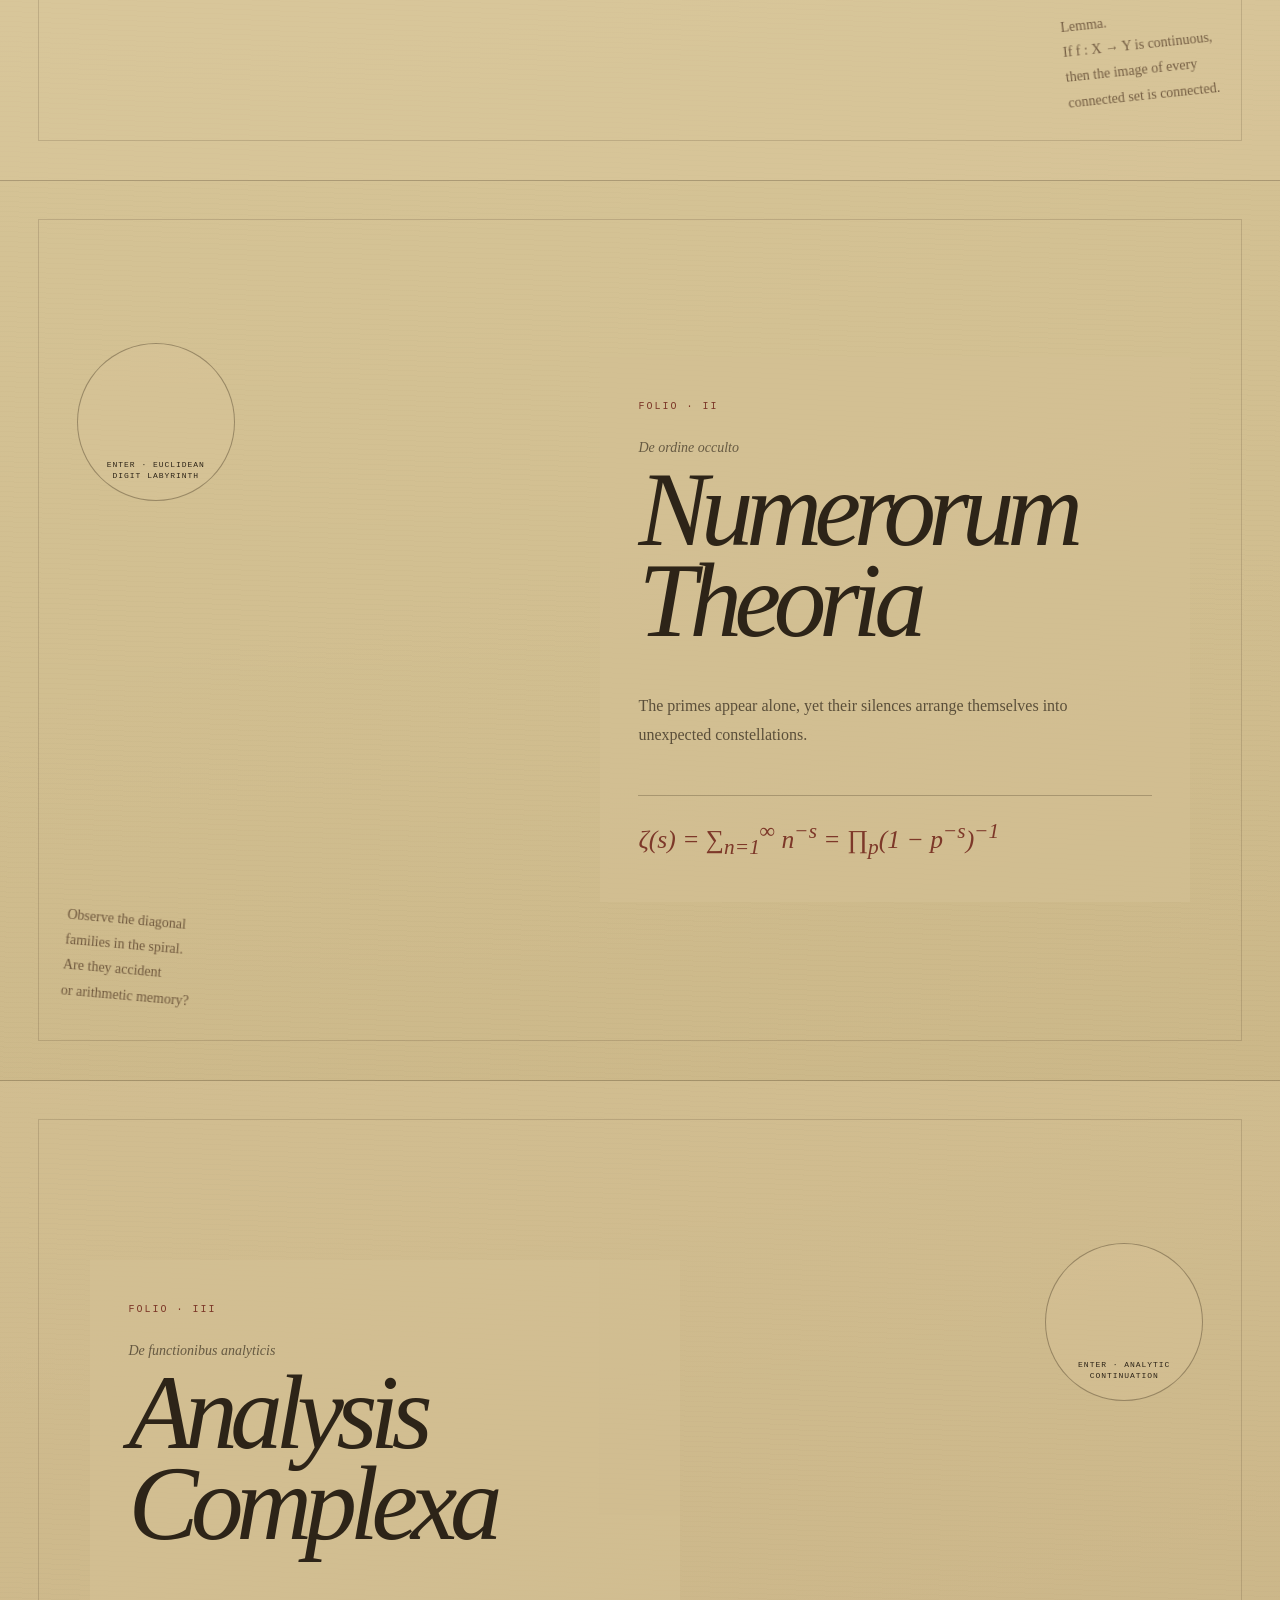
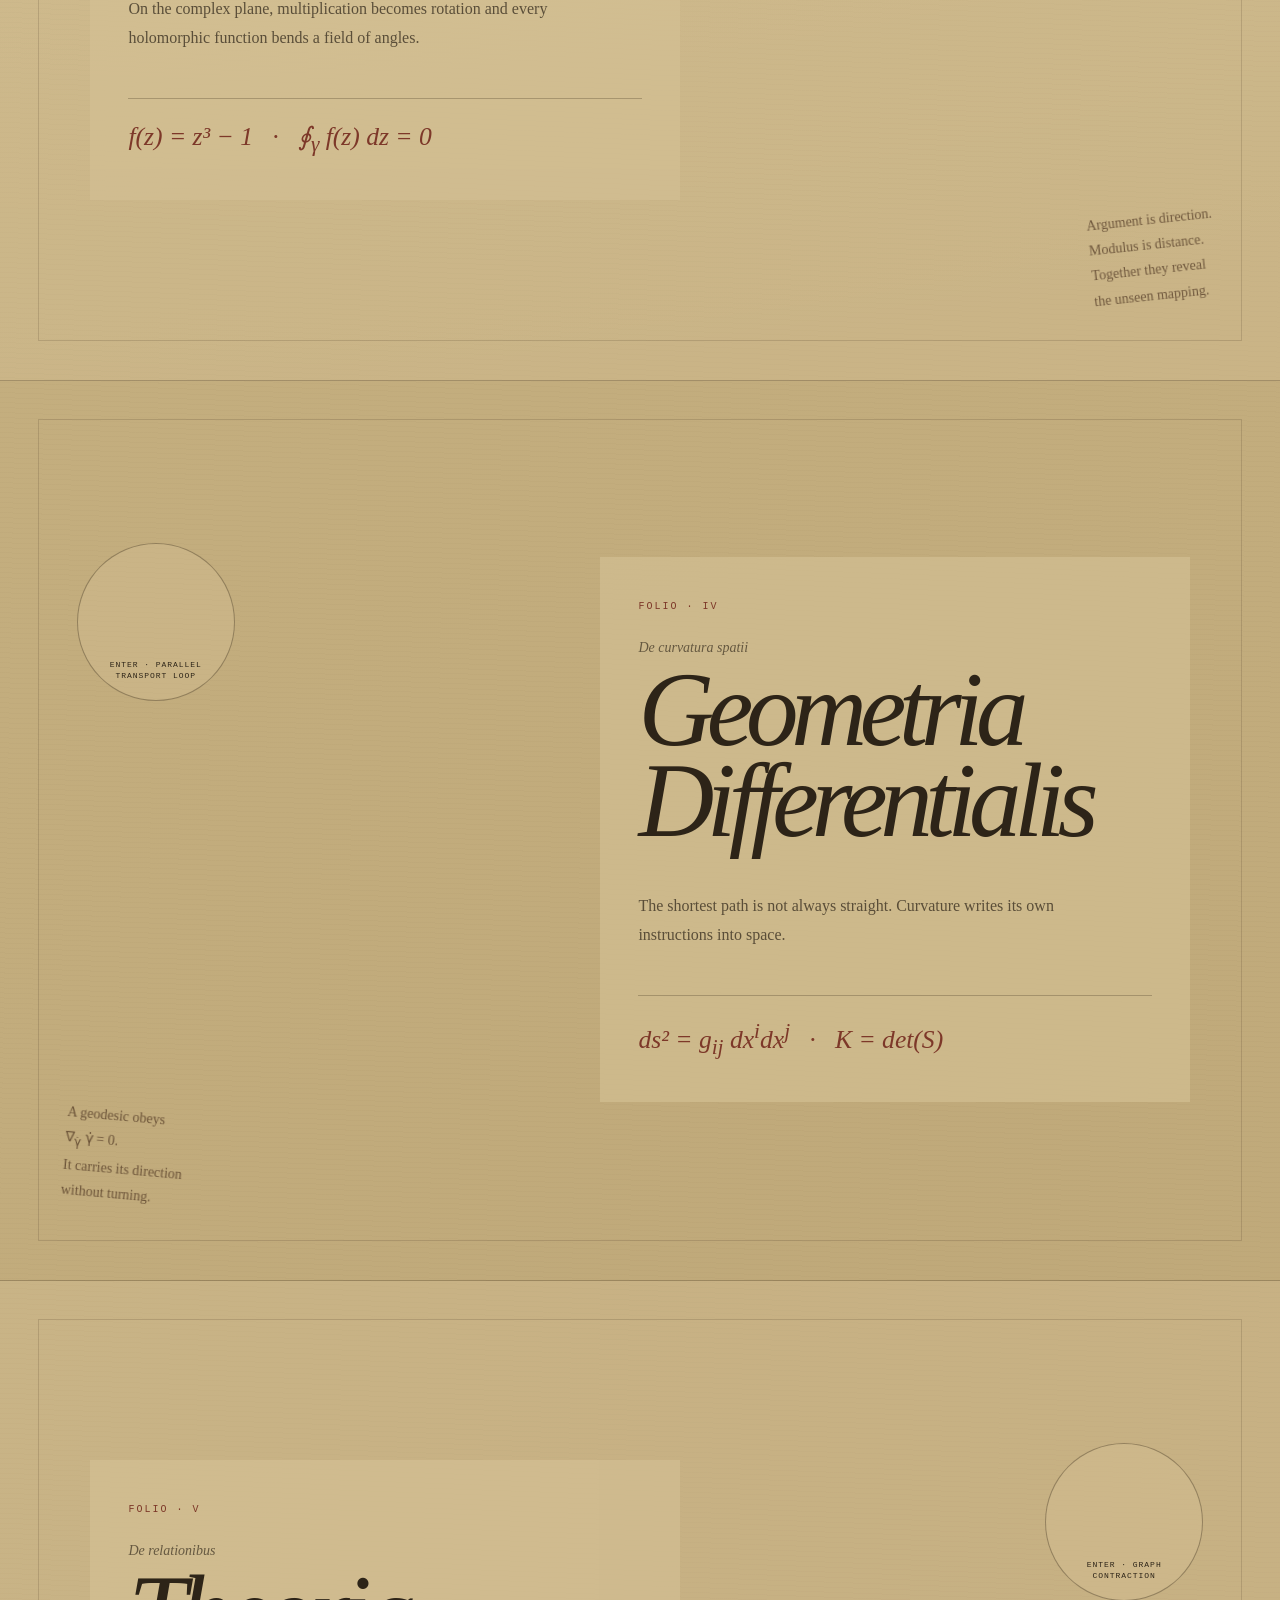
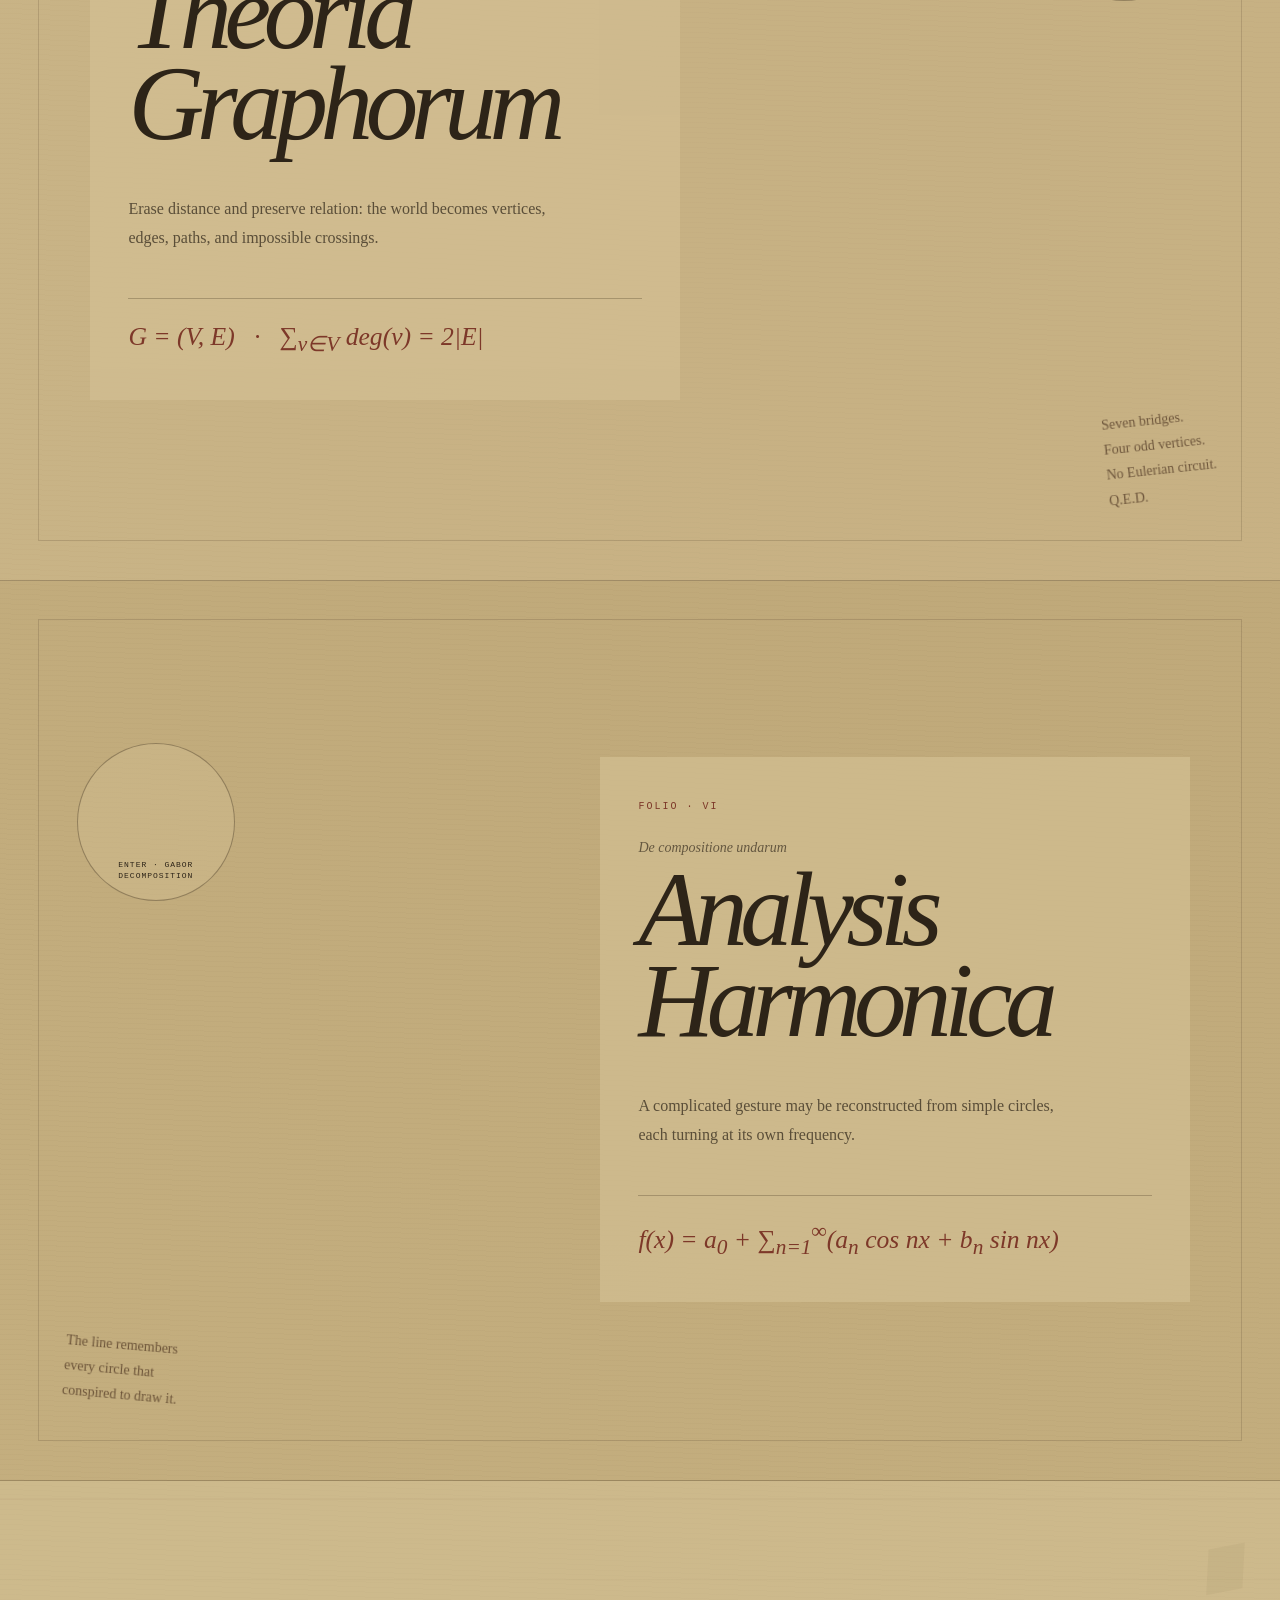
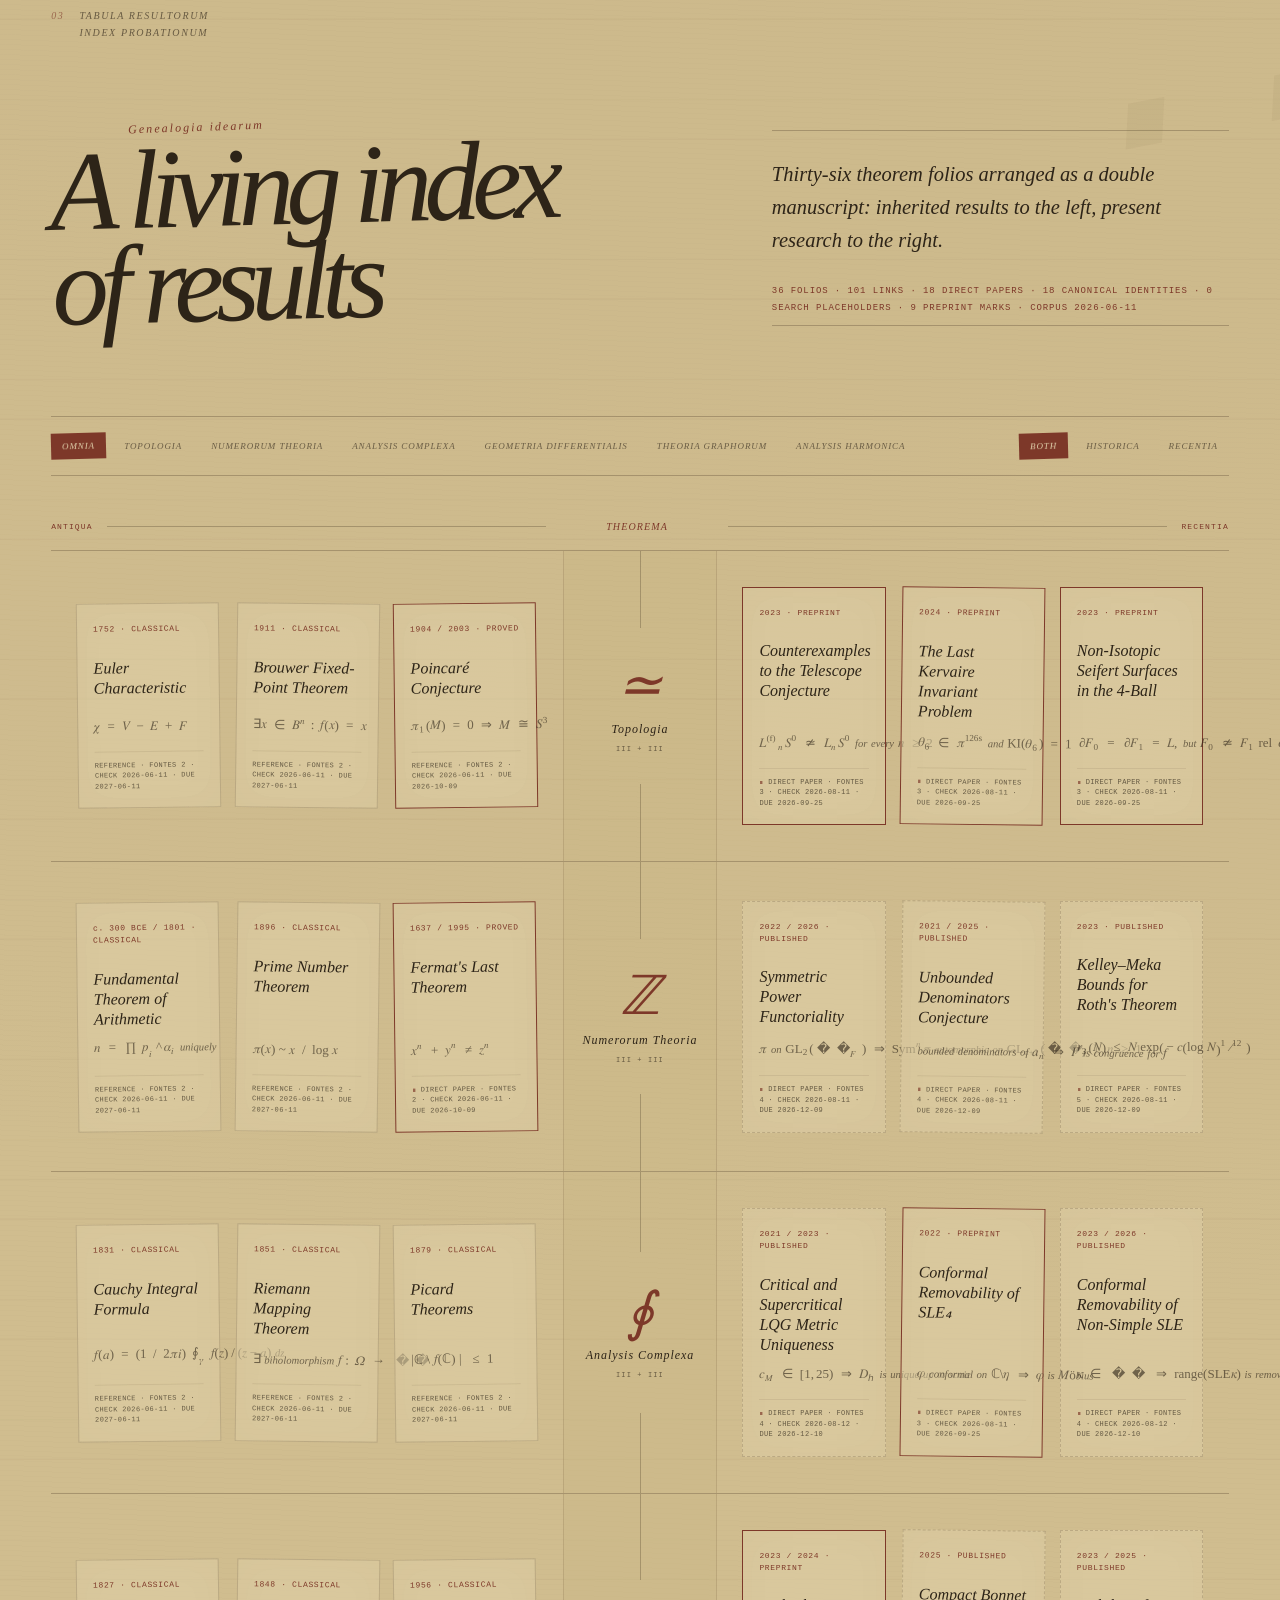
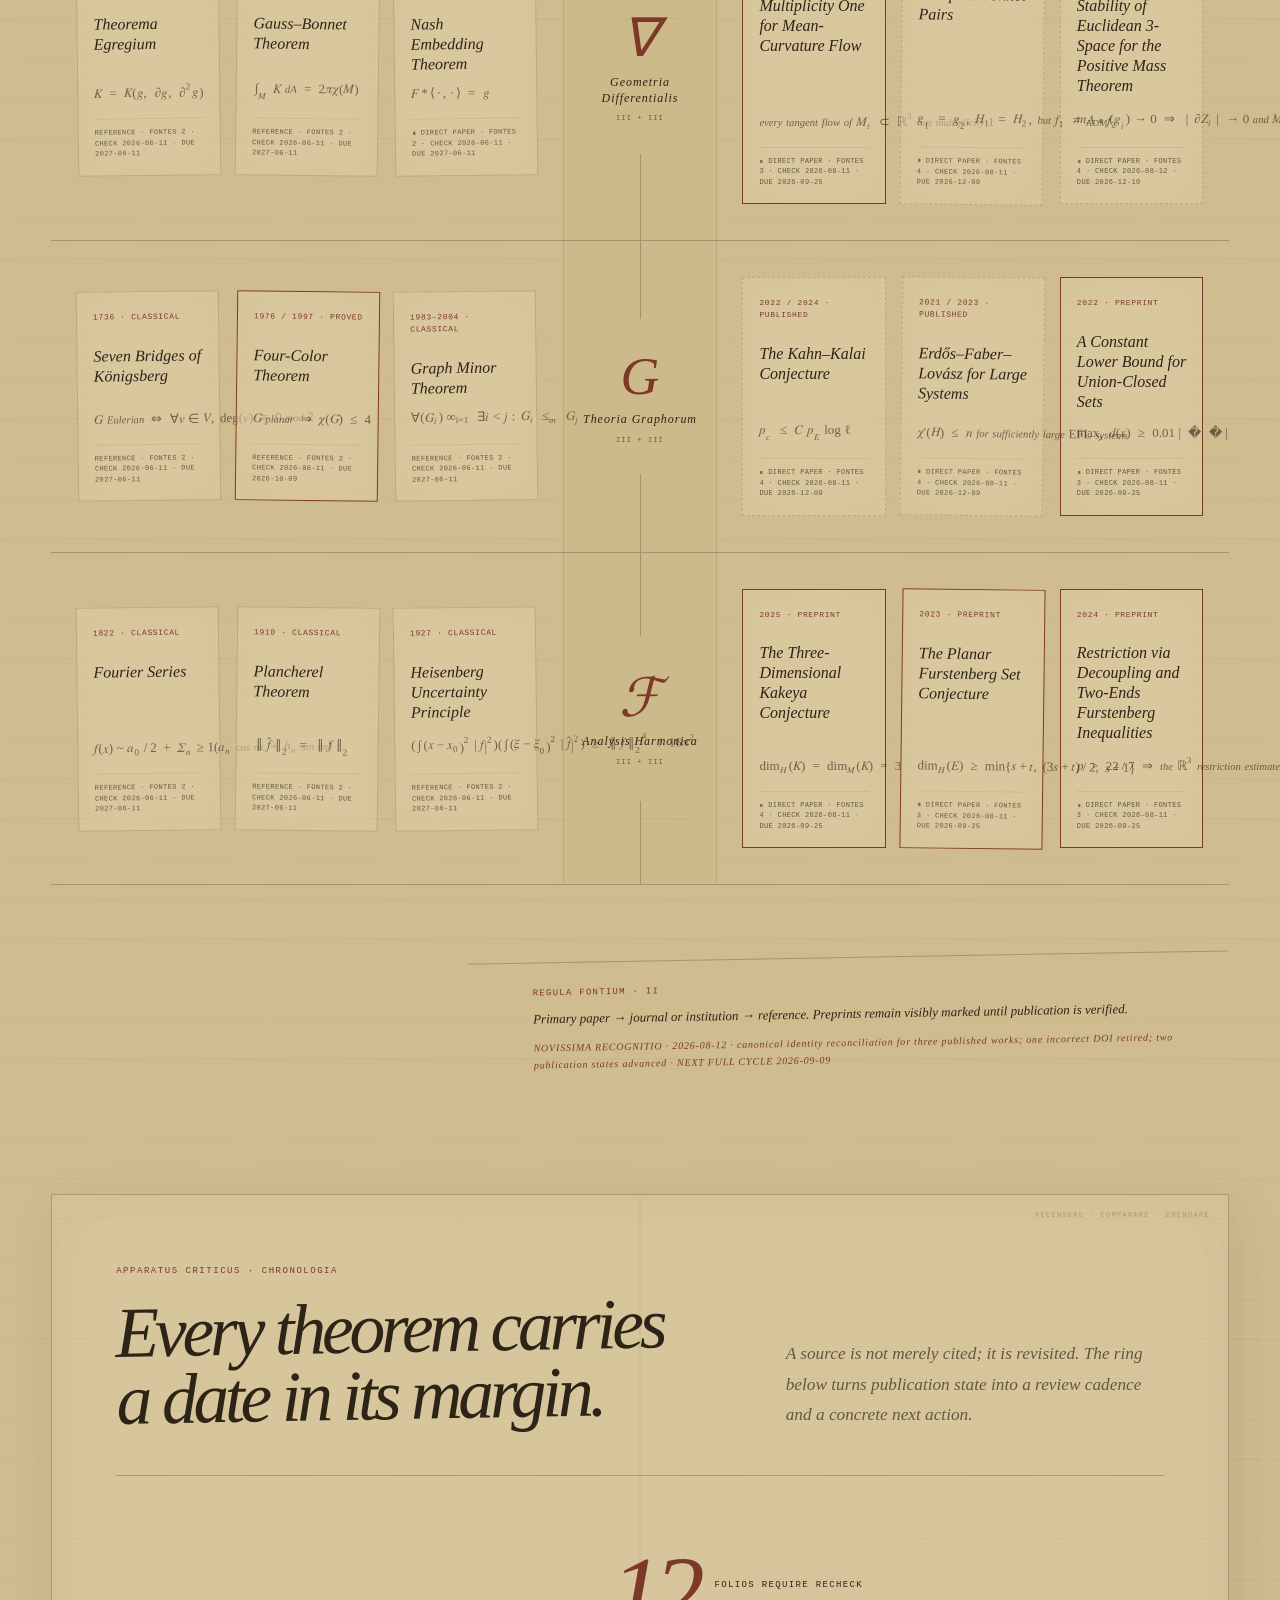
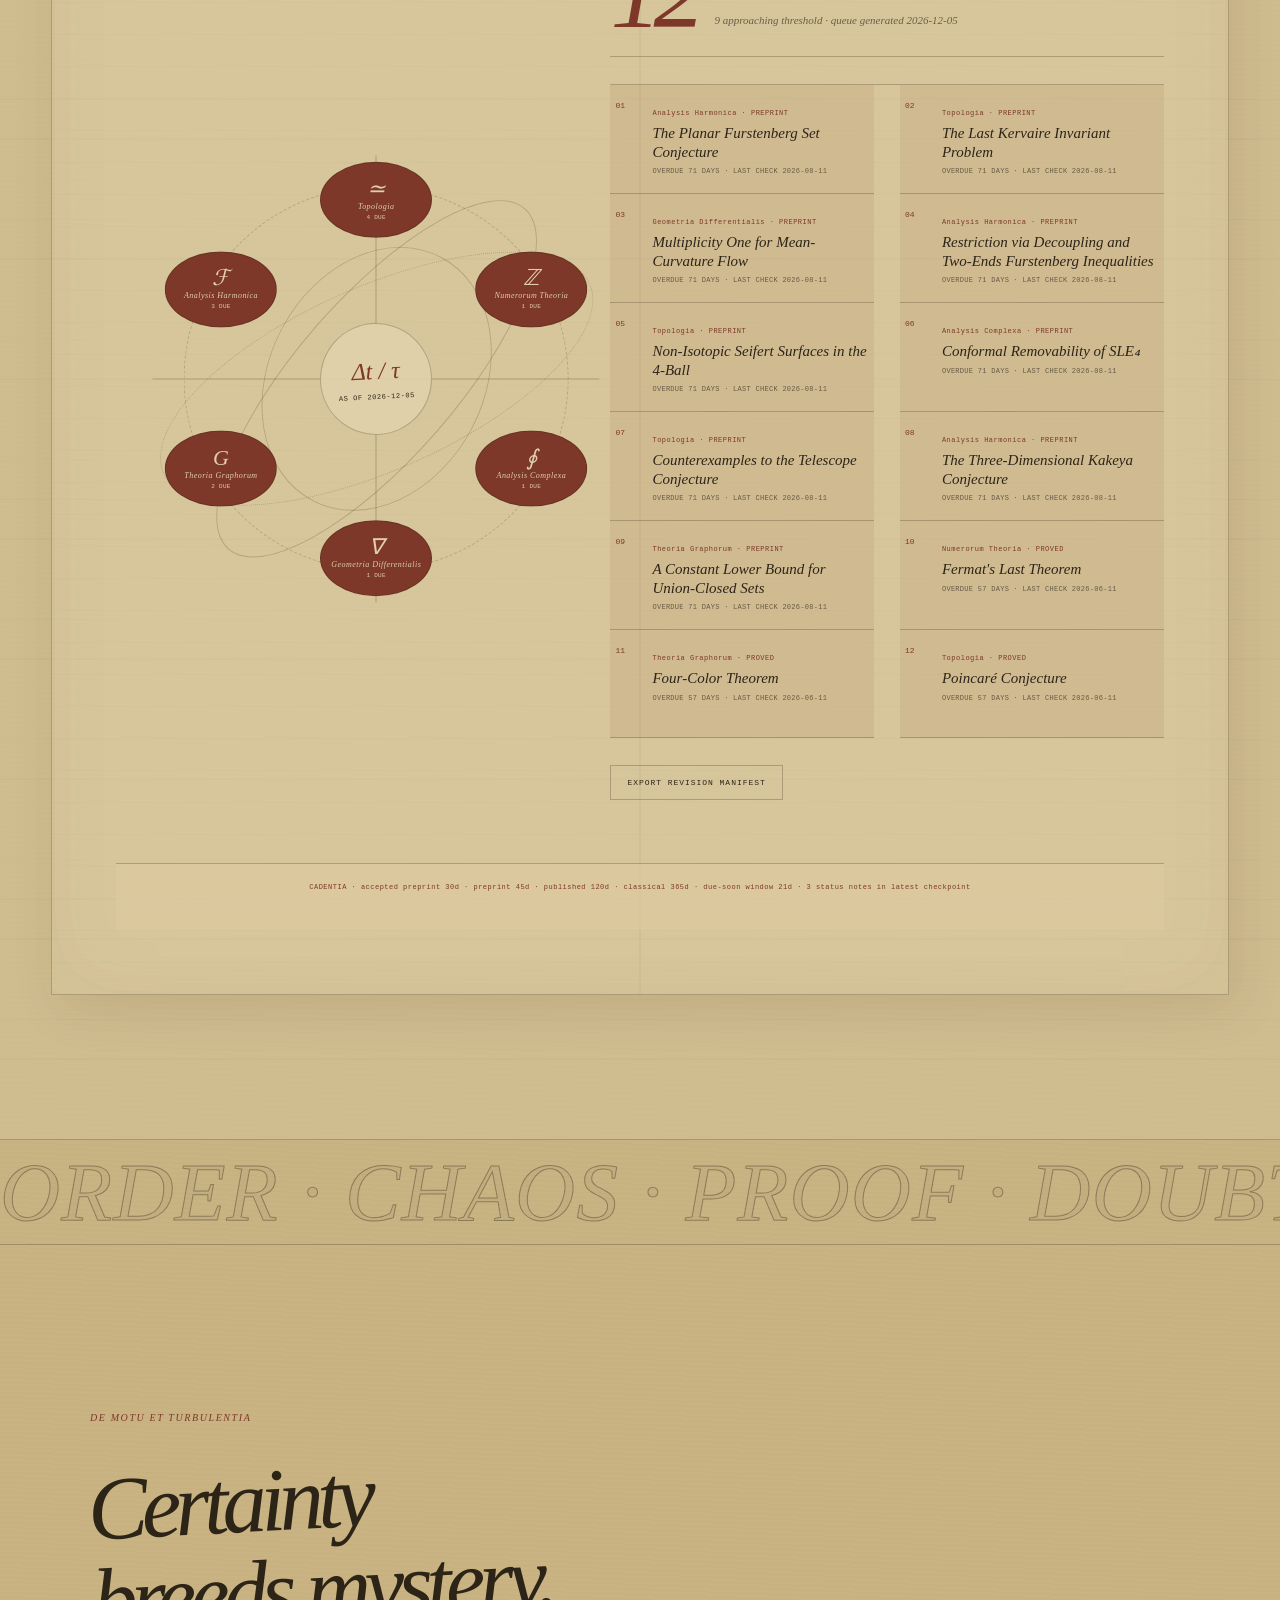
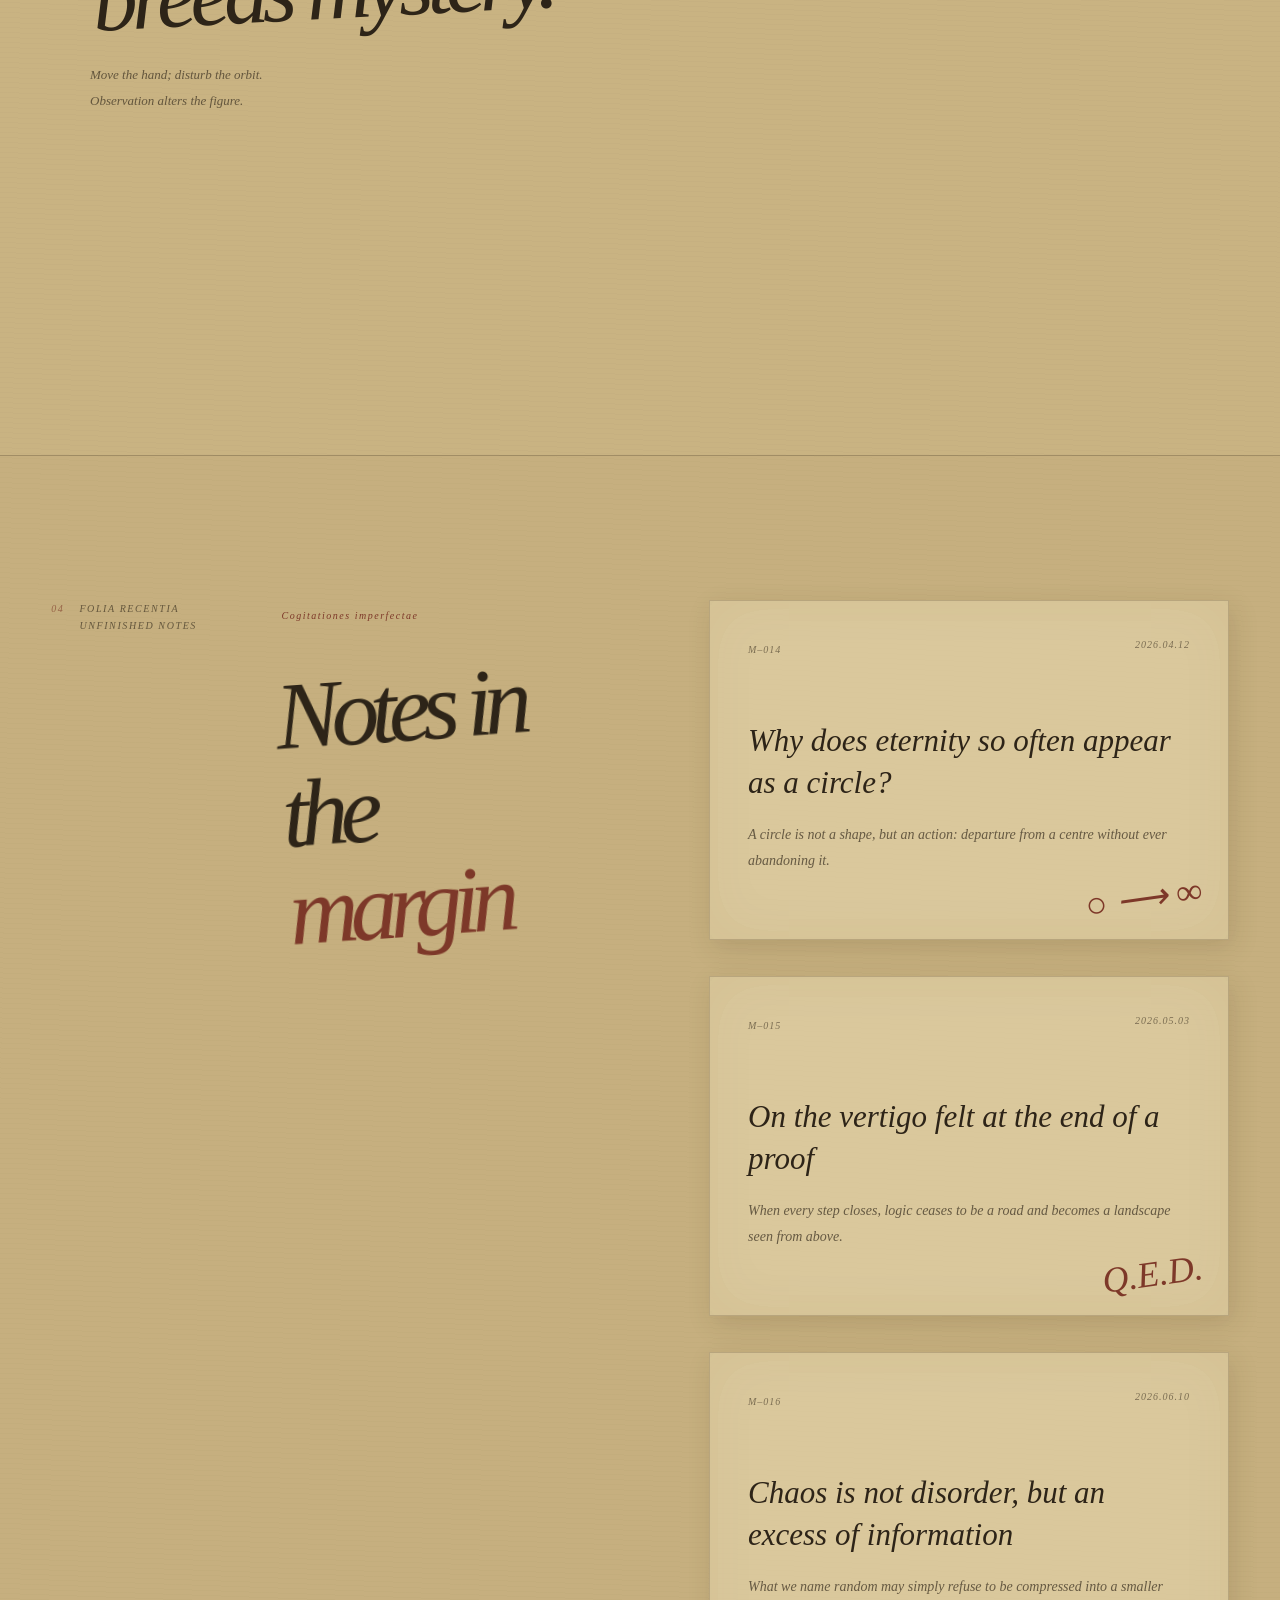
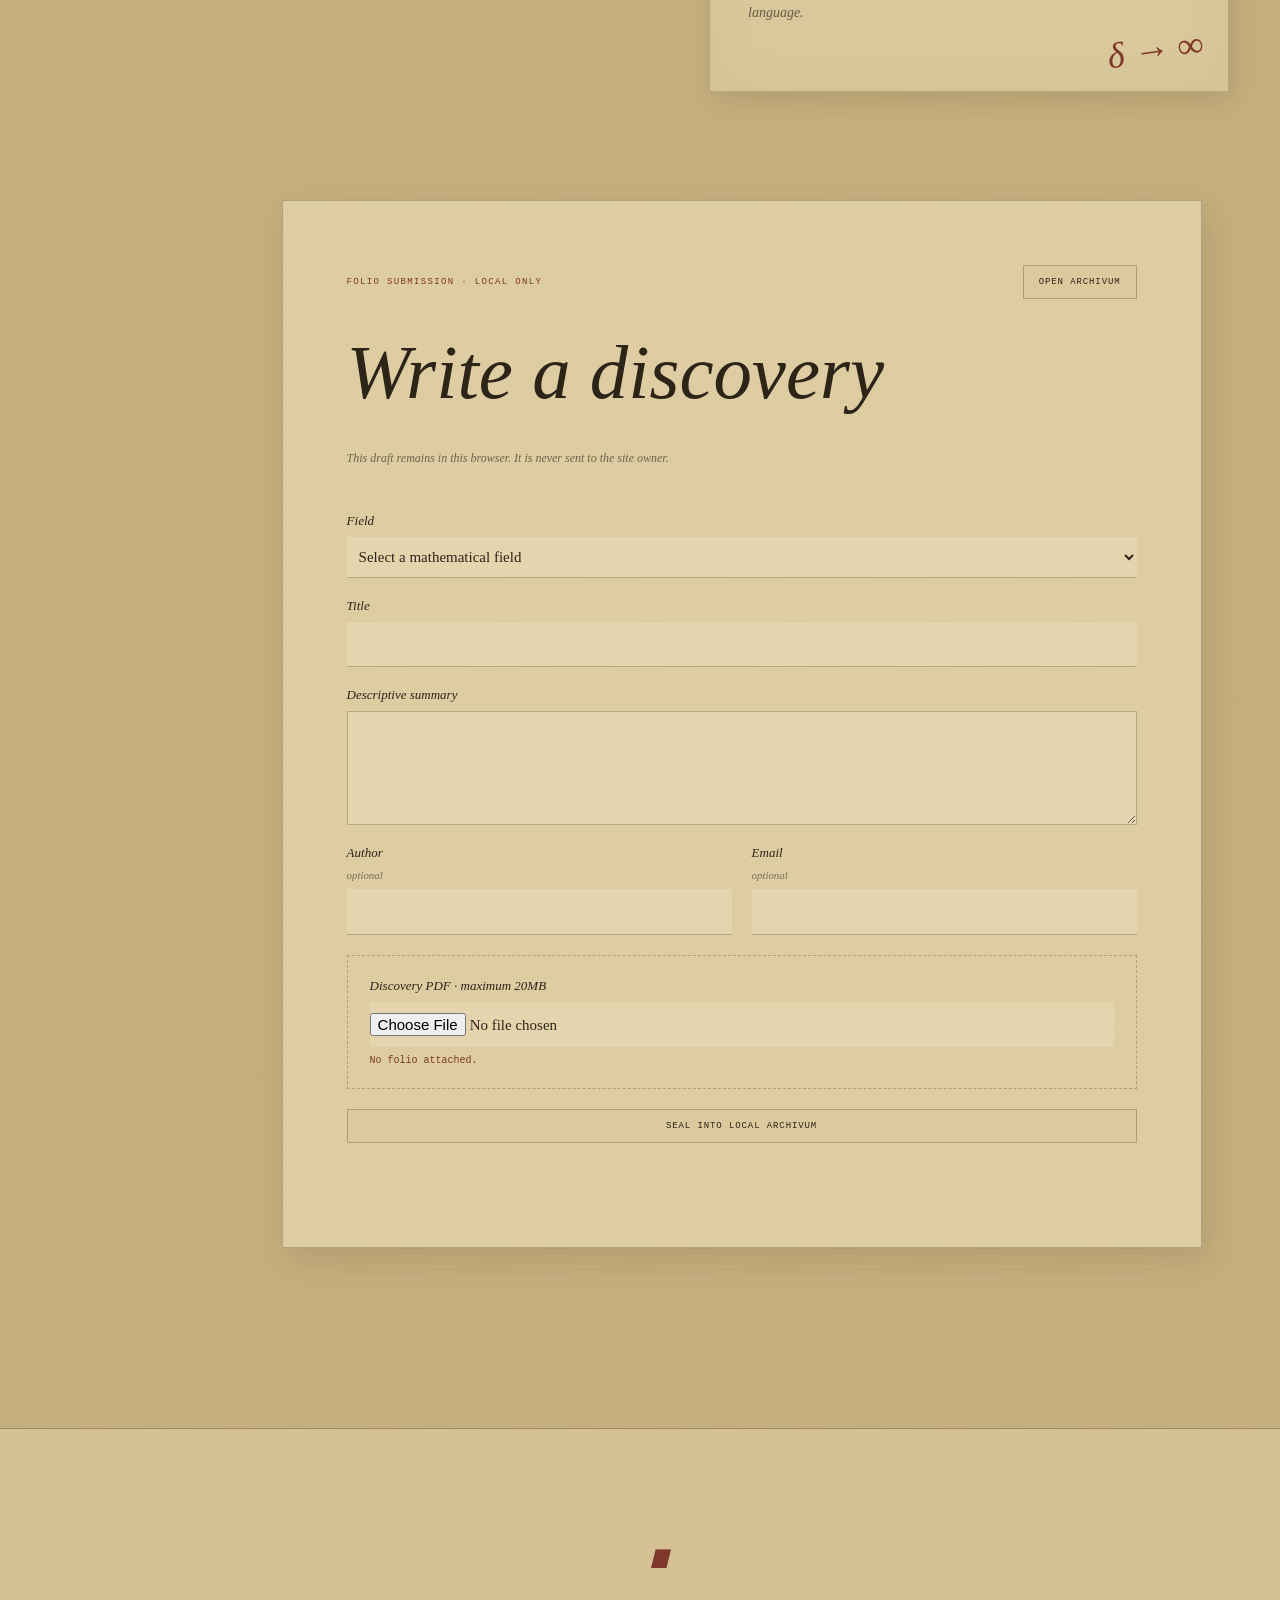
==== commit 0218721d: "Add canonical Bibliotheca citation layer" ====
--- a/index.html
+++ b/index.html
@@ -6,7 +6,7 @@
   <meta name="theme-color" content="#cbb98e">
   <title>Codex Infinitum · A Mathematical Manuscript</title>
   <link rel="icon" href="data:,">
-  <link rel="stylesheet" href="style.css?v=20260811.8">
+  <link rel="stylesheet" href="style.css?v=20260812.1">
 </head>
 <body>
   <canvas id="fluid" aria-hidden="true"></canvas>
@@ -333,12 +333,13 @@
     <div class="footer-meta"><span>FOLIO CONTINUES</span><span>© MMXXVI</span></div>
   </footer>
 
-  <script src="results-data.js?v=20260811.8"></script>
-  <script src="maintenance.js?v=20260811.8"></script>
-  <script src="mathml.js?v=20260811.8"></script>
-  <script src="catalog.js?v=20260811.8"></script>
-  <script src="script.js?v=20260811.8"></script>
-  <script src="portals.js?v=20260811.8"></script>
-  <script src="submissions.js?v=20260811.8"></script>
+  <script src="results-data.js?v=20260812.1"></script>
+  <script src="maintenance.js?v=20260812.1"></script>
+  <script src="bibliotheca.js?v=20260812.1"></script>
+  <script src="mathml.js?v=20260812.1"></script>
+  <script src="catalog.js?v=20260812.1"></script>
+  <script src="script.js?v=20260812.1"></script>
+  <script src="portals.js?v=20260812.1"></script>
+  <script src="submissions.js?v=20260812.1"></script>
 </body>
 </html>
